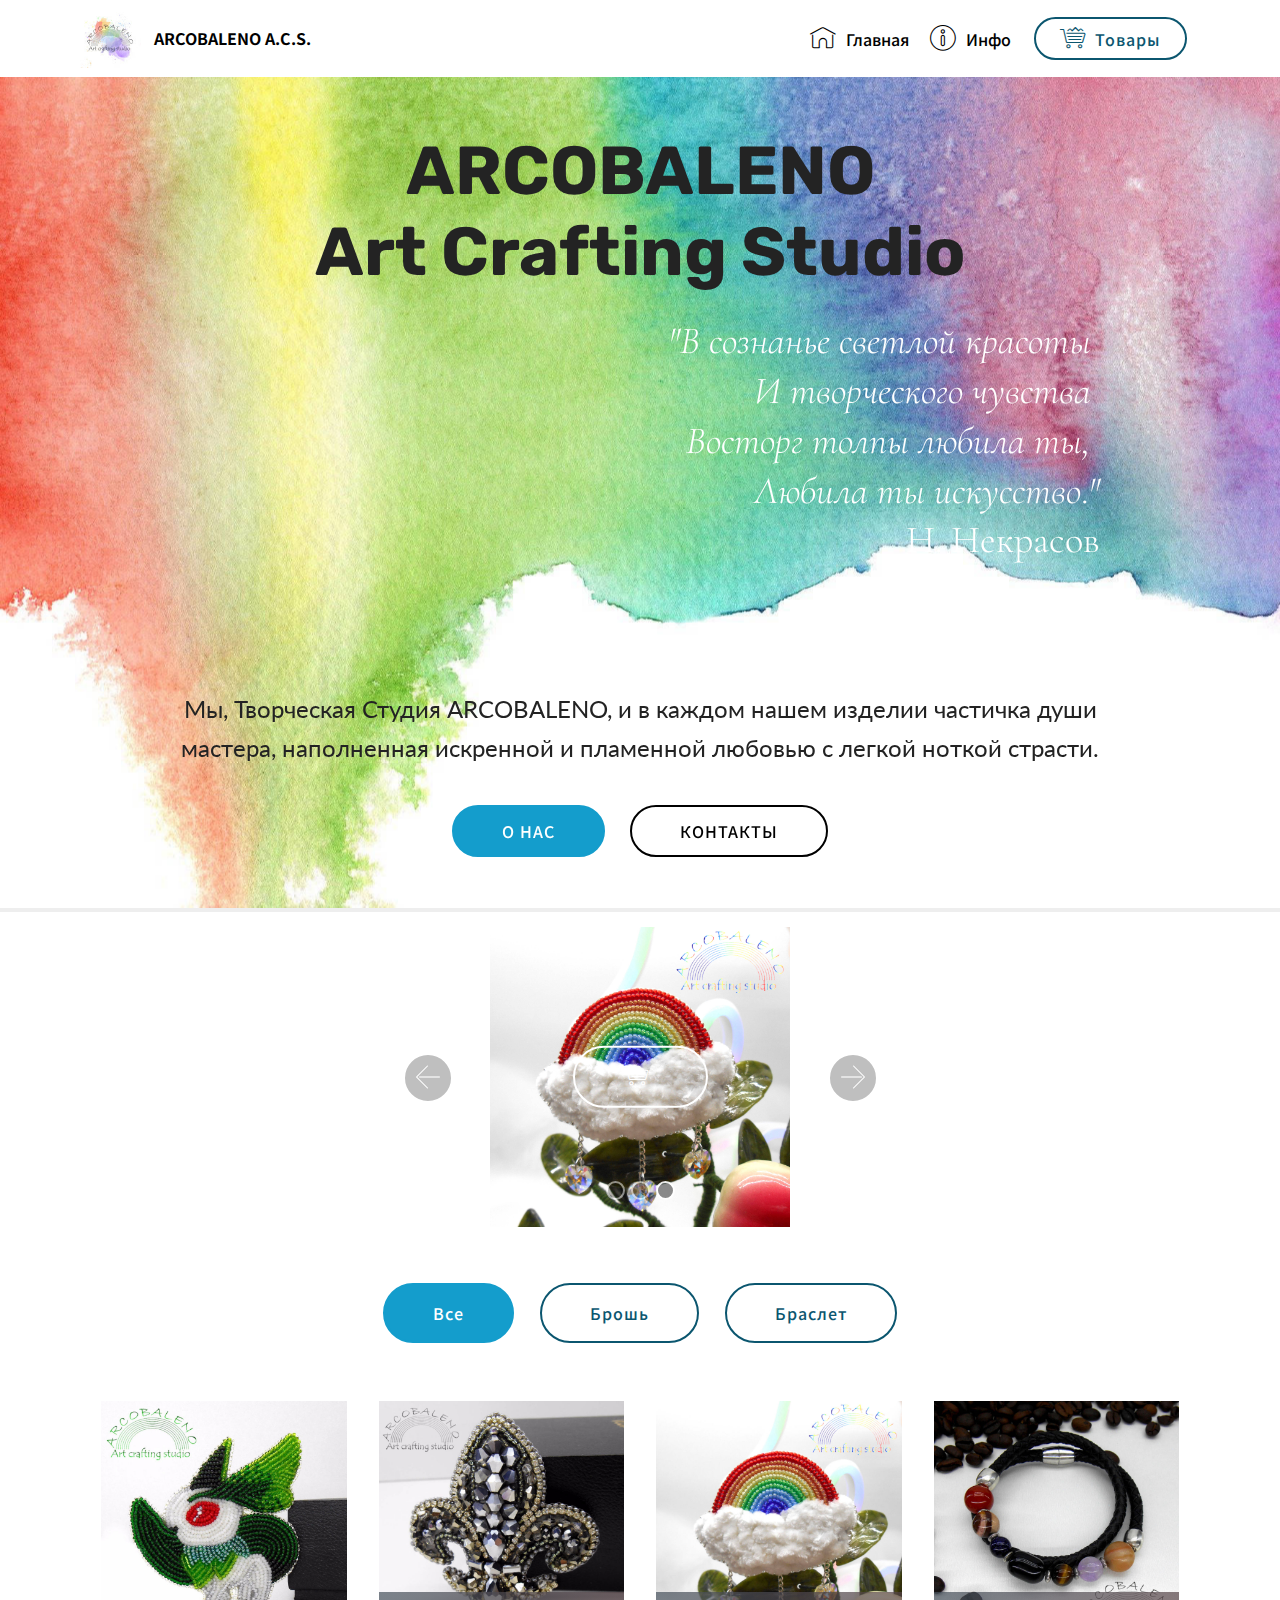
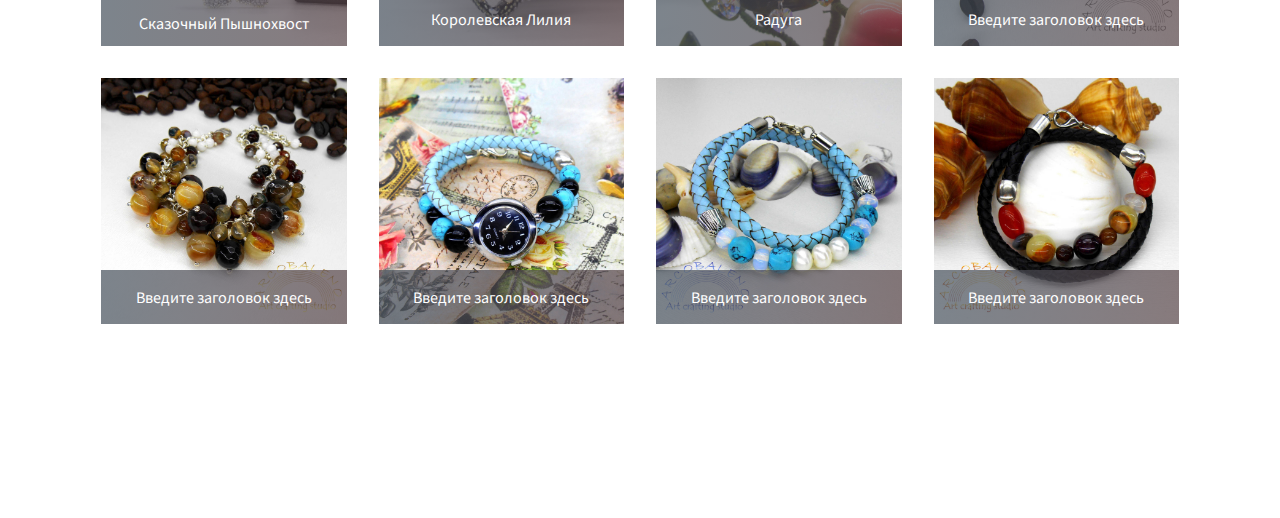
==== index.html @ 2a4da187 "create github pages" ====
<!DOCTYPE html>
<html  >
<head>
  <!-- Site made with Mobirise Website Builder v4.12.3, https://mobirise.com -->
  <meta charset="UTF-8">
  <meta http-equiv="X-UA-Compatible" content="IE=edge">
  <meta name="generator" content="Mobirise v4.12.3, mobirise.com">
  <meta name="viewport" content="width=device-width, initial-scale=1, minimum-scale=1">
  <link rel="shortcut icon" href="assets/images/3-1-122x122.jpg" type="image/x-icon">
  <meta name="description" content="">
  
  
  <title>Arcobaleno Art Crafting Studio</title>
  <link rel="stylesheet" href="assets/web/assets/mobirise-icons/mobirise-icons.css">
  <link rel="stylesheet" href="assets/facebook-plugin/style.css">
  <link rel="stylesheet" href="assets/bootstrap/css/bootstrap.min.css">
  <link rel="stylesheet" href="assets/bootstrap/css/bootstrap-grid.min.css">
  <link rel="stylesheet" href="assets/bootstrap/css/bootstrap-reboot.min.css">
  <link rel="stylesheet" href="assets/tether/tether.min.css">
  <link rel="stylesheet" href="assets/dropdown/css/style.css">
  <link rel="stylesheet" href="assets/animatecss/animate.min.css">
  <link rel="stylesheet" href="assets/socicon/css/styles.css">
  <link rel="stylesheet" href="assets/theme/css/style.css">
  <link rel="stylesheet" href="assets/gallery/style.css">
  <link rel="preload" as="style" href="assets/mobirise/css/mbr-additional.css"><link rel="stylesheet" href="assets/mobirise/css/mbr-additional.css" type="text/css">
  
  
  
</head>
<body>
  <section class="menu cid-qTkzRZLJNu" once="menu" id="menu1-0">

    

    <nav class="navbar navbar-expand beta-menu navbar-dropdown align-items-center navbar-fixed-top navbar-toggleable-sm">
        <button class="navbar-toggler navbar-toggler-right" type="button" data-toggle="collapse" data-target="#navbarSupportedContent" aria-controls="navbarSupportedContent" aria-expanded="false" aria-label="Toggle navigation">
            <div class="hamburger">
                <span></span>
                <span></span>
                <span></span>
                <span></span>
            </div>
        </button>
        <div class="menu-logo">
            <div class="navbar-brand">
                <span class="navbar-logo">
                    <a href="index.html">
                         <img src="assets/images/3-1-122x122.jpg" alt="Logo" title="" style="height: 3.8rem;">
                    </a>
                </span>
                <span class="navbar-caption-wrap"><a class="navbar-caption text-black display-4" href="index.html">
                        ARCOBALENO A.C.S.</a></span>
            </div>
        </div>
        <div class="collapse navbar-collapse" id="navbarSupportedContent">
            <ul class="navbar-nav nav-dropdown" data-app-modern-menu="true"><li class="nav-item">
                    <a class="nav-link link text-black display-4" href="index.html"><span class="mbri-home mbr-iconfont mbr-iconfont-btn"></span>
                        
                        Главная</a>
                </li>
                <li class="nav-item">
                    <a class="nav-link link text-black display-4" href="About.html"><span class="mbri-info mbr-iconfont mbr-iconfont-btn"></span>
                        
                        Инфо</a>
                </li></ul>
            <div class="navbar-buttons mbr-section-btn"><a class="btn btn-sm btn-primary-outline display-7" href="index.html"><span class="mbri-cart-full mbr-iconfont mbr-iconfont-btn"></span>Товары</a></div>
        </div>
    </nav>
</section>

<section class="engine"><a href="https://mobirise.info/y">free html site templates</a></section><section class="cid-qTkA127IK8 mbr-fullscreen mbr-parallax-background" id="header2-1">

    

    

    <div class="container align-center">
        <div class="row justify-content-md-center">
            <div class="mbr-white col-md-10">
                <h1 class="mbr-section-title mbr-bold pb-3 mbr-fonts-style display-1"><br>ARCOBALENO<br>Art Crafting Studio</h1>
                <h3 class="mbr-section-subtitle align-center mbr-light pb-3 mbr-fonts-style display-2"><em>"В сознанье светлой красоты&nbsp;
</em><div><em>И творческого чувства&nbsp;
</em></div><div><em>Восторг толпы любила ты,&nbsp;
</em></div><div><em>Любила ты искусство</em>.<em>"</em></div>Н. Некрасов<br><div><br><br></div></h3>
                <p class="mbr-text pb-3 mbr-fonts-style display-5">Мы, Творческая Студия ARCOBALENO, и в каждом нашем изделии частичка души мастера, наполненная искренной и пламенной любовью с легкой ноткой страсти.</p>
                <div class="mbr-section-btn"><a class="btn btn-md btn-primary display-4" href="About.html">О НАС</a>
                    <a class="btn btn-md btn-black-outline display-4" href="Contacts.html">КОНТАКТЫ</a></div>
            </div>
        </div>
    </div>
    
</section>

<section class="carousel slide cid-rY08eICERL" data-interval="false" id="slider2-g">

    
    <div class="container content-slider">
        <div class="content-slider-wrap">
            <div><div class="mbr-slider slide carousel" data-keyboard="false" data-ride="carousel" data-interval="5000" data-pause="hover"><ol class="carousel-indicators"><li data-app-prevent-settings="" data-target="#slider2-g" data-slide-to="0"></li><li data-app-prevent-settings="" data-target="#slider2-g" data-slide-to="1"></li><li data-app-prevent-settings="" data-target="#slider2-g" class=" active" data-slide-to="2"></li></ol><div class="carousel-inner" role="listbox"><div class="carousel-item slider-fullscreen-image" data-bg-video-slide="false" style="background-image: url(assets/images/19-2-1080x1080.jpeg);"><div class="container container-slide"><div class="image_wrapper"><img src="assets/images/19-2-1080x1080.jpeg" alt="" title=""><div class="carousel-caption justify-content-center"><div class="col-10 align-center"><div class="mbr-section-btn" buttons="0"> <a class="btn  btn-white-outline display-4" href="FaeHushtail.html"><span class="mbri-shopping-cart mbr-iconfont mbr-iconfont-btn"></span></a> </div></div></div></div></div></div><div class="carousel-item slider-fullscreen-image" data-bg-video-slide="false" style="background-image: url(assets/images/23-1080x1080.jpeg);"><div class="container container-slide"><div class="image_wrapper"><img src="assets/images/23-1080x1080.jpeg" alt="" title=""><div class="carousel-caption justify-content-center"><div class="col-10 align-center"><div class="mbr-section-btn" buttons="0"> <a class="btn  btn-white-outline display-4" href="RoyalLily.html"><span class="mbri-shopping-cart mbr-iconfont mbr-iconfont-btn"></span></a></div></div></div></div></div></div><div class="carousel-item slider-fullscreen-image active" data-bg-video-slide="false" style="background-image: url(assets/images/62-1-2000x2000.jpg);"><div class="container container-slide"><div class="image_wrapper"><img src="assets/images/62-1-2000x2000.jpg" alt="" title=""><div class="carousel-caption justify-content-center"><div class="col-10 align-center"><div class="mbr-section-btn" buttons="0"> <a class="btn  btn-white-outline display-4" href="Rainbow.html"><span class="mbri-shopping-cart mbr-iconfont mbr-iconfont-btn"></span></a></div></div></div></div></div></div></div><a data-app-prevent-settings="" class="carousel-control carousel-control-prev" role="button" data-slide="prev" href="#slider2-g"><span aria-hidden="true" class="mbri-left mbr-iconfont"></span><span class="sr-only">Previous</span></a><a data-app-prevent-settings="" class="carousel-control carousel-control-next" role="button" data-slide="next" href="#slider2-g"><span aria-hidden="true" class="mbri-right mbr-iconfont"></span><span class="sr-only">Next</span></a></div></div> 
        </div>
    </div>
</section>

<section class="mbr-gallery mbr-slider-carousel cid-rXQVdxc8Pp" id="gallery2-c">

    

    <div class="container">
        <div><!-- Filter --><div class="mbr-gallery-filter container gallery-filter-active"><ul buttons="0"><li class="mbr-gallery-filter-all"><a class="btn btn-md btn-primary-outline active display-7" href="">Все</a></li></ul></div><!-- Gallery --><div class="mbr-gallery-row"><div class="mbr-gallery-layout-default"><div><div><div class="mbr-gallery-item mbr-gallery-item--p2" data-video-url="false" data-tags="Брошь"><div href="#lb-gallery2-c" data-slide-to="0" data-toggle="modal"><img src="assets/images/19-2-1080x1080-800x800.jpeg" alt="Брошь" title="Сказочный пышнохвост"><span class="icon-focus"></span><span class="mbr-gallery-title mbr-fonts-style display-4"><a href="FaeHushtail.html" class="text-white">Сказочный Пышнохвост</a></span></div></div><div class="mbr-gallery-item mbr-gallery-item--p2" data-video-url="false" data-tags="Брошь"><div href="#lb-gallery2-c" data-slide-to="1" data-toggle="modal"><img src="assets/images/23-1080x1080-800x800.jpeg" alt="Брошь" title="Лилия"><span class="icon-focus"></span><span class="mbr-gallery-title mbr-fonts-style display-7"><a href="RoyalLily.html" class="text-white">Королевская Лилия</a></span></div></div><div class="mbr-gallery-item mbr-gallery-item--p2" data-video-url="false" data-tags="Браслет"><div href="#lb-gallery2-c" data-slide-to="2" data-toggle="modal"><img src="assets/images/62-1-2000x2000-800x800.jpg" alt="" title=""><span class="icon-focus"></span><span class="mbr-gallery-title mbr-fonts-style display-7"><a href="Rainbow.html" class="text-white">Радуга</a></span></div></div><div class="mbr-gallery-item mbr-gallery-item--p2" data-video-url="false" data-tags="Браслет"><div href="#lb-gallery2-c" data-slide-to="3" data-toggle="modal"><img src="assets/images/36-1080x1080-800x800.jpg" alt="" title=""><span class="icon-focus"></span><span class="mbr-gallery-title mbr-fonts-style display-7">Введите заголовок здесь</span></div></div><div class="mbr-gallery-item mbr-gallery-item--p2" data-video-url="false" data-tags="Браслет"><div href="#lb-gallery2-c" data-slide-to="4" data-toggle="modal"><img src="assets/images/37-1080x1080-800x800.jpg" alt="" title=""><span class="icon-focus"></span><span class="mbr-gallery-title mbr-fonts-style display-7">Введите заголовок здесь</span></div></div><div class="mbr-gallery-item mbr-gallery-item--p2" data-video-url="false" data-tags="Браслет"><div href="#lb-gallery2-c" data-slide-to="5" data-toggle="modal"><img src="assets/images/38-1080x1080-800x800.jpg" alt="" title=""><span class="icon-focus"></span><span class="mbr-gallery-title mbr-fonts-style display-7">Введите заголовок здесь</span></div></div><div class="mbr-gallery-item mbr-gallery-item--p2" data-video-url="false" data-tags="Браслет"><div href="#lb-gallery2-c" data-slide-to="6" data-toggle="modal"><img src="assets/images/39-1080x1080-800x800.jpg" alt="" title=""><span class="icon-focus"></span><span class="mbr-gallery-title mbr-fonts-style display-7">Введите заголовок здесь</span></div></div><div class="mbr-gallery-item mbr-gallery-item--p2" data-video-url="false" data-tags="Браслет"><div href="#lb-gallery2-c" data-slide-to="7" data-toggle="modal"><img src="assets/images/40-1080x1080-800x800.jpg" alt="" title=""><span class="icon-focus"></span><span class="mbr-gallery-title mbr-fonts-style display-7">Введите заголовок здесь</span></div></div></div></div><div class="clearfix"></div></div></div><!-- Lightbox --><div data-app-prevent-settings="" class="mbr-slider modal fade carousel slide" tabindex="-1" data-keyboard="true" data-interval="false" id="lb-gallery2-c"><div class="modal-dialog"><div class="modal-content"><div class="modal-body"><div class="carousel-inner"><div class="carousel-item"><img src="assets/images/19-2-1080x1080.jpeg" alt="Брошь" title="Сказочный пышнохвост"></div><div class="carousel-item"><img src="assets/images/23-1080x1080.jpeg" alt="Брошь" title="Лилия"></div><div class="carousel-item active"><img src="assets/images/62-1-2000x2000.jpg" alt="" title=""></div><div class="carousel-item"><img src="assets/images/36-1080x1080.jpg" alt="" title=""></div><div class="carousel-item"><img src="assets/images/37-1080x1080.jpg" alt="" title=""></div><div class="carousel-item"><img src="assets/images/38-1080x1080.jpg" alt="" title=""></div><div class="carousel-item"><img src="assets/images/39-1080x1080.jpg" alt="" title=""></div><div class="carousel-item"><img src="assets/images/40-1080x1080.jpg" alt="" title=""></div></div><a class="carousel-control carousel-control-prev" role="button" data-slide="prev" href="#lb-gallery2-c"><span class="mbri-left mbr-iconfont" aria-hidden="true"></span><span class="sr-only">Previous</span></a><a class="carousel-control carousel-control-next" role="button" data-slide="next" href="#lb-gallery2-c"><span class="mbri-right mbr-iconfont" aria-hidden="true"></span><span class="sr-only">Next</span></a><a class="close" href="#" role="button" data-dismiss="modal"><span class="sr-only">Close</span></a></div></div></div></div></div>
    </div>

</section>

<section once="footers" class="cid-rYzNkypevx mbr-reveal" id="footer7-10">

    

    

    <div class="container">
        <div class="media-container-row align-center mbr-white">
            <div class="row row-links">
                <ul class="foot-menu">
                    
                    
                    
                    
                    
                <li class="foot-menu-item mbr-fonts-style display-7">
                        <a class="text-white mbr-bold" href="About.html">О нас</a>
                    </li><li class="foot-menu-item mbr-fonts-style display-7"><a href="index.html" class="text-white"><strong>Товары</strong></a></li><li class="foot-menu-item mbr-fonts-style display-7"><a href="Contacts.html" class="text-white"><strong>Контакты</strong></a></li><li class="foot-menu-item mbr-fonts-style display-7"><a href="index.html" class="text-white"><strong>Главная</strong></a></li></ul>
            </div>
            <div class="row social-row">
                <div class="social-list align-right pb-2">
                    
                    
                    
                    
                    
                    
                <div class="soc-item">
                        <a href="https://vk.com/arcobaleno_acs" target="_blank">
                            <span class="mbr-iconfont mbr-iconfont-social socicon-vkontakte socicon"></span>
                        </a>
                    </div><div class="soc-item">
                        <a href="https://www.instagram.com/arcobaleno.art_crafting_studio/" target="_blank">
                            <span class="mbr-iconfont mbr-iconfont-social socicon-instagram socicon"></span>
                        </a>
                    </div><div class="soc-item">
                        <a href="https://wa.me/77776836886">
                            <span class="mbr-iconfont mbr-iconfont-social socicon-whatsapp socicon"></span>
                        </a>
                    </div></div>
            </div>
            <div class="row row-copirayt">
                <p class="mbr-text mb-0 mbr-fonts-style mbr-white align-center display-7">
                    © Copyright 2020 Arcobaleno A.C.S. - All Rights Reserved
                </p>
            </div>
        </div>
    </div>
</section>


  <script src="assets/web/assets/jquery/jquery.min.js"></script>
  <script src="assets/popper/popper.min.js"></script>
  <script src="https://connect.facebook.net/en_US/sdk.js#xfbml=1&version=v2.5"></script>
  <script src="https://apis.google.com/js/plusone.js"></script>
  <script src="assets/facebook-plugin/facebook-script.js"></script>
  <script src="assets/bootstrap/js/bootstrap.min.js"></script>
  <script src="assets/smoothscroll/smooth-scroll.js"></script>
  <script src="assets/tether/tether.min.js"></script>
  <script src="assets/dropdown/js/nav-dropdown.js"></script>
  <script src="assets/dropdown/js/navbar-dropdown.js"></script>
  <script src="assets/touchswipe/jquery.touch-swipe.min.js"></script>
  <script src="assets/parallax/jarallax.min.js"></script>
  <script src="assets/ytplayer/jquery.mb.ytplayer.min.js"></script>
  <script src="assets/vimeoplayer/jquery.mb.vimeo_player.js"></script>
  <script src="assets/masonry/masonry.pkgd.min.js"></script>
  <script src="assets/imagesloaded/imagesloaded.pkgd.min.js"></script>
  <script src="assets/bootstrapcarouselswipe/bootstrap-carousel-swipe.js"></script>
  <script src="assets/viewportchecker/jquery.viewportchecker.js"></script>
  <script src="assets/theme/js/script.js"></script>
  <script src="assets/slidervideo/script.js"></script>
  <script src="assets/gallery/player.min.js"></script>
  <script src="assets/gallery/script.js"></script>
  
  
 <div id="scrollToTop" class="scrollToTop mbr-arrow-up"><a style="text-align: center;"><i class="mbr-arrow-up-icon mbr-arrow-up-icon-cm cm-icon cm-icon-smallarrow-up"></i></a></div>
    <input name="animation" type="hidden">
  </body>
</html>
---- assets/web/assets/mobirise-icons/mobirise-icons.css ----
@font-face {
  font-family: 'MobiriseIcons';
  src:  url('mobirise-icons.eot?spat4u');
  src:  url('mobirise-icons.eot?spat4u#iefix') format('embedded-opentype'),
    url('mobirise-icons.ttf?spat4u') format('truetype'),
    url('mobirise-icons.woff?spat4u') format('woff'),
    url('mobirise-icons.svg?spat4u#MobiriseIcons') format('svg');
  font-weight: normal;
  font-style: normal;
  font-display: swap;
}

[class^="mbri-"], [class*=" mbri-"] {
  /* use !important to prevent issues with browser extensions that change fonts */
  font-family: MobiriseIcons !important;
  speak: none;
  font-style: normal;
  font-weight: normal;
  font-variant: normal;
  text-transform: none;
  line-height: 1;

  /* Better Font Rendering =========== */
  -webkit-font-smoothing: antialiased;
  -moz-osx-font-smoothing: grayscale;
}

.mbri-add-submenu:before {
  content: "\e900";
}
.mbri-alert:before {
  content: "\e901";
}
.mbri-align-center:before {
  content: "\e902";
}
.mbri-align-justify:before {
  content: "\e903";
}
.mbri-align-left:before {
  content: "\e904";
}
.mbri-align-right:before {
  content: "\e905";
}
.mbri-android:before {
  content: "\e906";
}
.mbri-apple:before {
  content: "\e907";
}
.mbri-arrow-down:before {
  content: "\e908";
}
.mbri-arrow-next:before {
  content: "\e909";
}
.mbri-arrow-prev:before {
  content: "\e90a";
}
.mbri-arrow-up:before {
  content: "\e90b";
}
.mbri-bold:before {
  content: "\e90c";
}
.mbri-bookmark:before {
  content: "\e90d";
}
.mbri-bootstrap:before {
  content: "\e90e";
}
.mbri-briefcase:before {
  content: "\e90f";
}
.mbri-browse:before {
  content: "\e910";
}
.mbri-bulleted-list:before {
  content: "\e911";
}
.mbri-calendar:before {
  content: "\e912";
}
.mbri-camera:before {
  content: "\e913";
}
.mbri-cart-add:before {
  content: "\e914";
}
.mbri-cart-full:before {
  content: "\e915";
}
.mbri-cash:before {
  content: "\e916";
}
.mbri-change-style:before {
  content: "\e917";
}
.mbri-chat:before {
  content: "\e918";
}
.mbri-clock:before {
  content: "\e919";
}
.mbri-close:before {
  content: "\e91a";
}
.mbri-cloud:before {
  content: "\e91b";
}
.mbri-code:before {
  content: "\e91c";
}
.mbri-contact-form:before {
  content: "\e91d";
}
.mbri-credit-card:before {
  content: "\e91e";
}
.mbri-cursor-click:before {
  content: "\e91f";
}
.mbri-cust-feedback:before {
  content: "\e920";
}
.mbri-database:before {
  content: "\e921";
}
.mbri-delivery:before {
  content: "\e922";
}
.mbri-desktop:before {
  content: "\e923";
}
.mbri-devices:before {
  content: "\e924";
}
.mbri-down:before {
  content: "\e925";
}
.mbri-download:before {
  content: "\e989";
}
.mbri-drag-n-drop:before {
  content: "\e927";
}
.mbri-drag-n-drop2:before {
  content: "\e928";
}
.mbri-edit:before {
  content: "\e929";
}
.mbri-edit2:before {
  content: "\e92a";
}
.mbri-error:before {
  content: "\e92b";
}
.mbri-extension:before {
  content: "\e92c";
}
.mbri-features:before {
  content: "\e92d";
}
.mbri-file:before {
  content: "\e92e";
}
.mbri-flag:before {
  content: "\e92f";
}
.mbri-folder:before {
  content: "\e930";
}
.mbri-gift:before {
  content: "\e931";
}
.mbri-github:before {
  content: "\e932";
}
.mbri-globe:before {
  content: "\e933";
}
.mbri-globe-2:before {
  content: "\e934";
}
.mbri-growing-chart:before {
  content: "\e935";
}
.mbri-hearth:before {
  content: "\e936";
}
.mbri-help:before {
  content: "\e937";
}
.mbri-home:before {
  content: "\e938";
}
.mbri-hot-cup:before {
  content: "\e939";
}
.mbri-idea:before {
  content: "\e93a";
}
.mbri-image-gallery:before {
  content: "\e93b";
}
.mbri-image-slider:before {
  content: "\e93c";
}
.mbri-info:before {
  content: "\e93d";
}
.mbri-italic:before {
  content: "\e93e";
}
.mbri-key:before {
  content: "\e93f";
}
.mbri-laptop:before {
  content: "\e940";
}
.mbri-layers:before {
  content: "\e941";
}
.mbri-left-right:before {
  content: "\e942";
}
.mbri-left:before {
  content: "\e943";
}
.mbri-letter:before {
  content: "\e944";
}
.mbri-like:before {
  content: "\e945";
}
.mbri-link:before {
  content: "\e946";
}
.mbri-lock:before {
  content: "\e947";
}
.mbri-login:before {
  content: "\e948";
}
.mbri-logout:before {
  content: "\e949";
}
.mbri-magic-stick:before {
  content: "\e94a";
}
.mbri-map-pin:before {
  content: "\e94b";
}
.mbri-menu:before {
  content: "\e94c";
}
.mbri-mobile:before {
  content: "\e94d";
}
.mbri-mobile2:before {
  content: "\e94e";
}
.mbri-mobirise:before {
  content: "\e94f";
}
.mbri-more-horizontal:before {
  content: "\e950";
}
.mbri-more-vertical:before {
  content: "\e951";
}
.mbri-music:before {
  content: "\e952";
}
.mbri-new-file:before {
  content: "\e953";
}
.mbri-numbered-list:before {
  content: "\e954";
}
.mbri-opened-folder:before {
  content: "\e955";
}
.mbri-pages:before {
  content: "\e956";
}
.mbri-paper-plane:before {
  content: "\e957";
}
.mbri-paperclip:before {
  content: "\e958";
}
.mbri-photo:before {
  content: "\e959";
}
.mbri-photos:before {
  content: "\e95a";
}
.mbri-pin:before {
  content: "\e95b";
}
.mbri-play:before {
  content: "\e95c";
}
.mbri-plus:before {
  content: "\e95d";
}
.mbri-preview:before {
  content: "\e95e";
}
.mbri-print:before {
  content: "\e95f";
}
.mbri-protect:before {
  content: "\e960";
}
.mbri-question:before {
  content: "\e961";
}
.mbri-quote-left:before {
  content: "\e962";
}
.mbri-quote-right:before {
  content: "\e963";
}
.mbri-refresh:before {
  content: "\e964";
}
.mbri-responsive:before {
  content: "\e965";
}
.mbri-right:before {
  content: "\e966";
}
.mbri-rocket:before {
  content: "\e967";
}
.mbri-sad-face:before {
  content: "\e968";
}
.mbri-sale:before {
  content: "\e969";
}
.mbri-save:before {
  content: "\e96a";
}
.mbri-search:before {
  content: "\e96b";
}
.mbri-setting:before {
  content: "\e96c";
}
.mbri-setting2:before {
  content: "\e96d";
}
.mbri-setting3:before {
  content: "\e96e";
}
.mbri-share:before {
  content: "\e96f";
}
.mbri-shopping-bag:before {
  content: "\e970";
}
.mbri-shopping-basket:before {
  content: "\e971";
}
.mbri-shopping-cart:before {
  content: "\e972";
}
.mbri-sites:before {
  content: "\e973";
}
.mbri-smile-face:before {
  content: "\e974";
}
.mbri-speed:before {
  content: "\e975";
}
.mbri-star:before {
  content: "\e976";
}
.mbri-success:before {
  content: "\e977";
}
.mbri-sun:before {
  content: "\e978";
}
.mbri-sun2:before {
  content: "\e979";
}
.mbri-tablet:before {
  content: "\e97a";
}
.mbri-tablet-vertical:before {
  content: "\e97b";
}
.mbri-target:before {
  content: "\e97c";
}
.mbri-timer:before {
  content: "\e97d";
}
.mbri-to-ftp:before {
  content: "\e97e";
}
.mbri-to-local-drive:before {
  content: "\e97f";
}
.mbri-touch-swipe:before {
  content: "\e980";
}
.mbri-touch:before {
  content: "\e981";
}
.mbri-trash:before {
  content: "\e982";
}
.mbri-underline:before {
  content: "\e983";
}
.mbri-unlink:before {
  content: "\e984";
}
.mbri-unlock:before {
  content: "\e985";
}
.mbri-up-down:before {
  content: "\e986";
}
.mbri-up:before {
  content: "\e987";
}
.mbri-update:before {
  content: "\e988";
}
.mbri-upload:before {
 content: "\e926"; 
}
.mbri-user:before {
  content: "\e98a";
}
.mbri-user2:before {
  content: "\e98b";
}
.mbri-users:before {
  content: "\e98c";
}
.mbri-video:before {
  content: "\e98d";
}
.mbri-video-play:before {
  content: "\e98e";
}
.mbri-watch:before {
  content: "\e98f";
}
.mbri-website-theme:before {
  content: "\e990";
}
.mbri-wifi:before {
  content: "\e991";
}
.mbri-windows:before {
  content: "\e992";
}
.mbri-zoom-out:before {
  content: "\e993";
}
.mbri-redo:before {
  content: "\e994";
}
.mbri-undo:before {
  content: "\e995";
}
---- assets/facebook-plugin/style.css ----
.mbr-section.mbr-section__comments{
    position: relative;
}
.mbr-section__comments{
    background-size: cover;
}
.addons-container {
  position: relative;
  margin-left: auto;
  margin-right: auto;
  padding-right: 15px;
  padding-left: 15px; }
  @media (min-width: 576px) {
    .addons-container {
      padding-right: 15px;
      padding-left: 15px; } }
  @media (min-width: 768px) {
    .addons-container {
      padding-right: 15px;
      padding-left: 15px; } }
  @media (min-width: 992px) {
    .addons-container {
      padding-right: 15px;
      padding-left: 15px; } }
  @media (min-width: 1200px) {
    .addons-container {
      padding-right: 15px;
      padding-left: 15px; } }
  @media (min-width: 576px) {
    .addons-container {
      width: 540px;
      max-width: 100%; } }
  @media (min-width: 768px) {
    .addons-container {
      width: 720px;
      max-width: 100%; } }
  @media (min-width: 992px) {
    .addons-container {
      width: 960px;
      max-width: 100%; } }
  @media (min-width: 1200px) {
    .addons-container {
      width: 1140px;
      max-width: 100%; } }

.addons-container-inner{
    position: relative;
    width: 100%;
    min-height: 1px;
    padding-right: 15px;
    padding-left: 15px;
}
@media (min-width: 567px) {
    .addons-container-inner{
        -ms-flex: 0 0 66.666667%;
        flex: 0 0 66.666667%;
        max-width: 66.666667%;
    }
}
.addons-row{
    display: flex;
    justify-content:center;
}
---- assets/dropdown/css/style.css ----
.navbar-dropdown {
  left: 0;
  padding: 0;
  position: absolute;
  right: 0;
  top: 0;
  transition: all 0.45s ease;
  z-index: 1030;
  background: #282828; }
  .navbar-dropdown .navbar-logo {
    margin-right: 0.8rem;
    transition: margin 0.3s ease-in-out;
    vertical-align: middle; }
    .navbar-dropdown .navbar-logo img {
      height: 3.125rem;
      transition: all 0.3s ease-in-out; }
    .navbar-dropdown .navbar-logo.mbr-iconfont {
      font-size: 3.125rem;
      line-height: 3.125rem; }
  .navbar-dropdown .navbar-caption {
    font-weight: 700;
    white-space: normal;
    vertical-align: -4px;
    line-height: 3.125rem !important; }
    .navbar-dropdown .navbar-caption, .navbar-dropdown .navbar-caption:hover {
      color: inherit;
      text-decoration: none; }
  .navbar-dropdown .mbr-iconfont + .navbar-caption {
    vertical-align: -1px; }
  .navbar-dropdown.navbar-fixed-top {
    position: fixed; }
  .navbar-dropdown .navbar-brand span {
    vertical-align: -4px; }
  .navbar-dropdown.bg-color.transparent {
    background: none; }
  .navbar-dropdown.navbar-short .navbar-brand {
    padding: 0.625rem 0; }
    .navbar-dropdown.navbar-short .navbar-brand span {
      vertical-align: -1px; }
  .navbar-dropdown.navbar-short .navbar-caption {
    line-height: 2.375rem !important;
    vertical-align: -2px; }
  .navbar-dropdown.navbar-short .navbar-logo {
    margin-right: 0.5rem; }
    .navbar-dropdown.navbar-short .navbar-logo img {
      height: 2.375rem; }
    .navbar-dropdown.navbar-short .navbar-logo.mbr-iconfont {
      font-size: 2.375rem;
      line-height: 2.375rem; }
  .navbar-dropdown.navbar-short .mbr-table-cell {
    height: 3.625rem; }
  .navbar-dropdown .navbar-close {
    left: 0.6875rem;
    position: fixed;
    top: 0.75rem;
    z-index: 1000; }
  .navbar-dropdown .hamburger-icon {
    content: "";
    display: inline-block;
    vertical-align: middle;
    width: 16px;
    -webkit-box-shadow: 0 -6px 0 1px #282828,0 0 0 1px #282828,0 6px 0 1px #282828;
    -moz-box-shadow: 0 -6px 0 1px #282828,0 0 0 1px #282828,0 6px 0 1px #282828;
    box-shadow: 0 -6px 0 1px #282828,0 0 0 1px #282828,0 6px 0 1px #282828; }

.dropdown-menu .dropdown-toggle[data-toggle="dropdown-submenu"]::after {
  border-bottom: 0.35em solid transparent;
  border-left: 0.35em solid;
  border-right: 0;
  border-top: 0.35em solid transparent;
  margin-left: 0.3rem; }

.dropdown-menu .dropdown-item:focus {
  outline: 0; }

.nav-dropdown {
  font-size: 0.75rem;
  font-weight: 500;
  height: auto !important; }
  .nav-dropdown .nav-btn {
    padding-left: 1rem; }
  .nav-dropdown .link {
    margin: .667em 1.667em;
    font-weight: 500;
    padding: 0;
    transition: color .2s ease-in-out; }
    .nav-dropdown .link.dropdown-toggle {
      margin-right: 2.583em; }
      .nav-dropdown .link.dropdown-toggle::after {
        margin-left: .25rem;
        border-top: 0.35em solid;
        border-right: 0.35em solid transparent;
        border-left: 0.35em solid transparent;
        border-bottom: 0; }
      .nav-dropdown .link.dropdown-toggle[aria-expanded="true"] {
        margin: 0;
        padding: 0.667em 3.263em  0.667em 1.667em; }
  .nav-dropdown .link::after,
  .nav-dropdown .dropdown-item::after {
    color: inherit; }
  .nav-dropdown .btn {
    font-size: 0.75rem;
    font-weight: 700;
    letter-spacing: 0;
    margin-bottom: 0;
    padding-left: 1.25rem;
    padding-right: 1.25rem; }
  .nav-dropdown .dropdown-menu {
    border-radius: 0;
    border: 0;
    left: 0;
    margin: 0;
    padding-bottom: 1.25rem;
    padding-top: 1.25rem;
    position: relative; }
  .nav-dropdown .dropdown-submenu {
    margin-left: 0.125rem;
    top: 0; }
  .nav-dropdown .dropdown-item {
    font-weight: 500;
    line-height: 2;
    padding: 0.3846em 4.615em 0.3846em 1.5385em;
    position: relative;
    transition: color .2s ease-in-out, background-color .2s ease-in-out; }
    .nav-dropdown .dropdown-item::after {
      margin-top: -0.3077em;
      position: absolute;
      right: 1.1538em;
      top: 50%; }
    .nav-dropdown .dropdown-item:focus, .nav-dropdown .dropdown-item:hover {
      background: none; }

@media (max-width: 767px) {
  .nav-dropdown.navbar-toggleable-sm {
    bottom: 0;
    display: none;
    left: 0;
    overflow-x: hidden;
    position: fixed;
    top: 0;
    transform: translateX(-100%);
    -ms-transform: translateX(-100%);
    -webkit-transform: translateX(-100%);
    width: 18.75rem;
    z-index: 999; } }
.nav-dropdown.navbar-toggleable-xl {
  bottom: 0;
  display: none;
  left: 0;
  overflow-x: hidden;
  position: fixed;
  top: 0;
  transform: translateX(-100%);
  -ms-transform: translateX(-100%);
  -webkit-transform: translateX(-100%);
  width: 18.75rem;
  z-index: 999; }

.nav-dropdown-sm {
  display: block !important;
  overflow-x: hidden;
  overflow: auto;
  padding-top: 3.875rem; }
  .nav-dropdown-sm::after {
    content: "";
    display: block;
    height: 3rem;
    width: 100%; }
  .nav-dropdown-sm.collapse.in ~ .navbar-close {
    display: block !important; }
  .nav-dropdown-sm.collapsing, .nav-dropdown-sm.collapse.in {
    transform: translateX(0);
    -ms-transform: translateX(0);
    -webkit-transform: translateX(0);
    transition: all 0.25s ease-out;
    -webkit-transition: all 0.25s ease-out;
    background: #282828; }
  .nav-dropdown-sm.collapsing[aria-expanded="false"] {
    transform: translateX(-100%);
    -ms-transform: translateX(-100%);
    -webkit-transform: translateX(-100%); }
  .nav-dropdown-sm .nav-item {
    display: block;
    margin-left: 0 !important;
    padding-left: 0; }
  .nav-dropdown-sm .link,
  .nav-dropdown-sm .dropdown-item {
    border-top: 1px dotted rgba(255, 255, 255, 0.1);
    font-size: 0.8125rem;
    line-height: 1.6;
    margin: 0 !important;
    padding: 0.875rem 2.4rem 0.875rem 1.5625rem !important;
    position: relative;
    white-space: normal; }
    .nav-dropdown-sm .link:focus, .nav-dropdown-sm .link:hover,
    .nav-dropdown-sm .dropdown-item:focus,
    .nav-dropdown-sm .dropdown-item:hover {
      background: rgba(0, 0, 0, 0.2) !important;
      color: #c0a375; }
  .nav-dropdown-sm .nav-btn {
    position: relative;
    padding: 1.5625rem 1.5625rem 0 1.5625rem; }
    .nav-dropdown-sm .nav-btn::before {
      border-top: 1px dotted rgba(255, 255, 255, 0.1);
      content: "";
      left: 0;
      position: absolute;
      top: 0;
      width: 100%; }
    .nav-dropdown-sm .nav-btn + .nav-btn {
      padding-top: 0.625rem; }
      .nav-dropdown-sm .nav-btn + .nav-btn::before {
        display: none; }
  .nav-dropdown-sm .btn {
    padding: 0.625rem 0; }
  .nav-dropdown-sm .dropdown-toggle[data-toggle="dropdown-submenu"]::after {
    margin-left: .25rem;
    border-top: 0.35em solid;
    border-right: 0.35em solid transparent;
    border-left: 0.35em solid transparent;
    border-bottom: 0; }
  .nav-dropdown-sm .dropdown-toggle[data-toggle="dropdown-submenu"][aria-expanded="true"]::after {
    border-top: 0;
    border-right: 0.35em solid transparent;
    border-left: 0.35em solid transparent;
    border-bottom: 0.35em solid; }
  .nav-dropdown-sm .dropdown-menu {
    margin: 0;
    padding: 0;
    position: relative;
    top: 0;
    left: 0;
    width: 100%;
    border: 0;
    float: none;
    border-radius: 0;
    background: none; }
  .nav-dropdown-sm .dropdown-submenu {
    left: 100%;
    margin-left: 0.125rem;
    margin-top: -1.25rem;
    top: 0; }

.navbar-toggleable-sm .nav-dropdown .dropdown-menu {
  position: absolute; }

.navbar-toggleable-sm .nav-dropdown .dropdown-submenu {
  left: 100%;
  margin-left: 0.125rem;
  margin-top: -1.25rem;
  top: 0; }

.navbar-toggleable-sm.opened .nav-dropdown .dropdown-menu {
  position: relative; }

.navbar-toggleable-sm.opened .nav-dropdown .dropdown-submenu {
  left: 0;
  margin-left: 00rem;
  margin-top: 0rem;
  top: 0; }

.is-builder .nav-dropdown.collapsing {
  transition: none !important; }

/*# sourceMappingURL=style.css.map */
---- assets/socicon/css/styles.css ----
@charset "UTF-8";

@font-face {
  font-family: 'Socicon';
  src:  url('../fonts/socicon.eot');
  src:  url('../fonts/socicon.eot?#iefix') format('embedded-opentype'),
    url('../fonts/socicon.woff2') format('woff2'),
    url('../fonts/socicon.ttf') format('truetype'),
    url('../fonts/socicon.woff') format('woff'),
    url('../fonts/socicon.svg#socicon') format('svg');
  font-weight: normal;
  font-style: normal;
}

[data-icon]:before {
  font-family: "socicon" !important;
  content: attr(data-icon);
  font-style: normal !important;
  font-weight: normal !important;
  font-variant: normal !important;
  text-transform: none !important;
  speak: none;
  line-height: 1;
  -webkit-font-smoothing: antialiased;
  -moz-osx-font-smoothing: grayscale;
}

[class^="socicon-"], [class*=" socicon-"] {
  /* use !important to prevent issues with browser extensions that change fonts */
  font-family: 'Socicon' !important;
  speak: none;
  font-style: normal;
  font-weight: normal;
  font-variant: normal;
  text-transform: none;
  line-height: 1;

  /* Better Font Rendering =========== */
  -webkit-font-smoothing: antialiased;
  -moz-osx-font-smoothing: grayscale;
}

.socicon-eitaa:before {
  content: "\e97c";
}
.socicon-soroush:before {
  content: "\e97d";
}
.socicon-bale:before {
  content: "\e97e";
}
.socicon-zazzle:before {
  content: "\e97b";
}
.socicon-society6:before {
  content: "\e97a";
}
.socicon-redbubble:before {
  content: "\e979";
}
.socicon-avvo:before {
  content: "\e978";
}
.socicon-stitcher:before {
  content: "\e977";
}
.socicon-googlehangouts:before {
  content: "\e974";
}
.socicon-dlive:before {
  content: "\e975";
}
.socicon-vsco:before {
  content: "\e976";
}
.socicon-flipboard:before {
  content: "\e973";
}
.socicon-ubuntu:before {
  content: "\e958";
}
.socicon-artstation:before {
  content: "\e959";
}
.socicon-invision:before {
  content: "\e95a";
}
.socicon-torial:before {
  content: "\e95b";
}
.socicon-collectorz:before {
  content: "\e95c";
}
.socicon-seenthis:before {
  content: "\e95d";
}
.socicon-googleplaymusic:before {
  content: "\e95e";
}
.socicon-debian:before {
  content: "\e95f";
}
.socicon-filmfreeway:before {
  content: "\e960";
}
.socicon-gnome:before {
  content: "\e961";
}
.socicon-itchio:before {
  content: "\e962";
}
.socicon-jamendo:before {
  content: "\e963";
}
.socicon-mix:before {
  content: "\e964";
}
.socicon-sharepoint:before {
  content: "\e965";
}
.socicon-tinder:before {
  content: "\e966";
}
.socicon-windguru:before {
  content: "\e967";
}
.socicon-cdbaby:before {
  content: "\e968";
}
.socicon-elementaryos:before {
  content: "\e969";
}
.socicon-stage32:before {
  content: "\e96a";
}
.socicon-tiktok:before {
  content: "\e96b";
}
.socicon-gitter:before {
  content: "\e96c";
}
.socicon-letterboxd:before {
  content: "\e96d";
}
.socicon-threema:before {
  content: "\e96e";
}
.socicon-splice:before {
  content: "\e96f";
}
.socicon-metapop:before {
  content: "\e970";
}
.socicon-naver:before {
  content: "\e971";
}
.socicon-remote:before {
  content: "\e972";
}
.socicon-internet:before {
  content: "\e957";
}
.socicon-moddb:before {
  content: "\e94b";
}
.socicon-indiedb:before {
  content: "\e94c";
}
.socicon-traxsource:before {
  content: "\e94d";
}
.socicon-gamefor:before {
  content: "\e94e";
}
.socicon-pixiv:before {
  content: "\e94f";
}
.socicon-myanimelist:before {
  content: "\e950";
}
.socicon-blackberry:before {
  content: "\e951";
}
.socicon-wickr:before {
  content: "\e952";
}
.socicon-spip:before {
  content: "\e953";
}
.socicon-napster:before {
  content: "\e954";
}
.socicon-beatport:before {
  content: "\e955";
}
.socicon-hackerone:before {
  content: "\e956";
}
.socicon-hackernews:before {
  content: "\e946";
}
.socicon-smashwords:before {
  content: "\e947";
}
.socicon-kobo:before {
  content: "\e948";
}
.socicon-bookbub:before {
  content: "\e949";
}
.socicon-mailru:before {
  content: "\e94a";
}
.socicon-gitlab:before {
  content: "\e945";
}
.socicon-instructables:before {
  content: "\e944";
}
.socicon-portfolio:before {
  content: "\e943";
}
.socicon-codered:before {
  content: "\e940";
}
.socicon-origin:before {
  content: "\e941";
}
.socicon-nextdoor:before {
  content: "\e942";
}
.socicon-udemy:before {
  content: "\e93f";
}
.socicon-livemaster:before {
  content: "\e93e";
}
.socicon-crunchbase:before {
  content: "\e93b";
}
.socicon-homefy:before {
  content: "\e93c";
}
.socicon-calendly:before {
  content: "\e93d";
}
.socicon-realtor:before {
  content: "\e90f";
}
.socicon-tidal:before {
  content: "\e910";
}
.socicon-qobuz:before {
  content: "\e911";
}
.socicon-natgeo:before {
  content: "\e912";
}
.socicon-mastodon:before {
  content: "\e913";
}
.socicon-unsplash:before {
  content: "\e914";
}
.socicon-homeadvisor:before {
  content: "\e915";
}
.socicon-angieslist:before {
  content: "\e916";
}
.socicon-codepen:before {
  content: "\e917";
}
.socicon-slack:before {
  content: "\e918";
}
.socicon-openaigym:before {
  content: "\e919";
}
.socicon-logmein:before {
  content: "\e91a";
}
.socicon-fiverr:before {
  content: "\e91b";
}
.socicon-gotomeeting:before {
  content: "\e91c";
}
.socicon-aliexpress:before {
  content: "\e91d";
}
.socicon-guru:before {
  content: "\e91e";
}
.socicon-appstore:before {
  content: "\e91f";
}
.socicon-homes:before {
  content: "\e920";
}
.socicon-zoom:before {
  content: "\e921";
}
.socicon-alibaba:before {
  content: "\e922";
}
.socicon-craigslist:before {
  content: "\e923";
}
.socicon-wix:before {
  content: "\e924";
}
.socicon-redfin:before {
  content: "\e925";
}
.socicon-googlecalendar:before {
  content: "\e926";
}
.socicon-shopify:before {
  content: "\e927";
}
.socicon-freelancer:before {
  content: "\e928";
}
.socicon-seedrs:before {
  content: "\e929";
}
.socicon-bing:before {
  content: "\e92a";
}
.socicon-doodle:before {
  content: "\e92b";
}
.socicon-bonanza:before {
  content: "\e92c";
}
.socicon-squarespace:before {
  content: "\e92d";
}
.socicon-toptal:before {
  content: "\e92e";
}
.socicon-gust:before {
  content: "\e92f";
}
.socicon-ask:before {
  content: "\e930";
}
.socicon-trulia:before {
  content: "\e931";
}
.socicon-loomly:before {
  content: "\e932";
}
.socicon-ghost:before {
  content: "\e933";
}
.socicon-upwork:before {
  content: "\e934";
}
.socicon-fundable:before {
  content: "\e935";
}
.socicon-booking:before {
  content: "\e936";
}
.socicon-googlemaps:before {
  content: "\e937";
}
.socicon-zillow:before {
  content: "\e938";
}
.socicon-niconico:before {
  content: "\e939";
}
.socicon-toneden:before {
  content: "\e93a";
}
.socicon-augment:before {
  content: "\e908";
}
.socicon-bitbucket:before {
  content: "\e909";
}
.socicon-fyuse:before {
  content: "\e90a";
}
.socicon-yt-gaming:before {
  content: "\e90b";
}
.socicon-sketchfab:before {
  content: "\e90c";
}
.socicon-mobcrush:before {
  content: "\e90d";
}
.socicon-microsoft:before {
  content: "\e90e";
}
.socicon-pandora:before {
  content: "\e907";
}
.socicon-messenger:before {
  content: "\e906";
}
.socicon-gamewisp:before {
  content: "\e905";
}
.socicon-bloglovin:before {
  content: "\e904";
}
.socicon-tunein:before {
  content: "\e903";
}
.socicon-gamejolt:before {
  content: "\e901";
}
.socicon-trello:before {
  content: "\e902";
}
.socicon-spreadshirt:before {
  content: "\e900";
}
.socicon-500px:before {
  content: "\e000";
}
.socicon-8tracks:before {
  content: "\e001";
}
.socicon-airbnb:before {
  content: "\e002";
}
.socicon-alliance:before {
  content: "\e003";
}
.socicon-amazon:before {
  content: "\e004";
}
.socicon-amplement:before {
  content: "\e005";
}
.socicon-android:before {
  content: "\e006";
}
.socicon-angellist:before {
  content: "\e007";
}
.socicon-apple:before {
  content: "\e008";
}
.socicon-appnet:before {
  content: "\e009";
}
.socicon-baidu:before {
  content: "\e00a";
}
.socicon-bandcamp:before {
  content: "\e00b";
}
.socicon-battlenet:before {
  content: "\e00c";
}
.socicon-mixer:before {
  content: "\e00d";
}
.socicon-bebee:before {
  content: "\e00e";
}
.socicon-bebo:before {
  content: "\e00f";
}
.socicon-behance:before {
  content: "\e010";
}
.socicon-blizzard:before {
  content: "\e011";
}
.socicon-blogger:before {
  content: "\e012";
}
.socicon-buffer:before {
  content: "\e013";
}
.socicon-chrome:before {
  content: "\e014";
}
.socicon-coderwall:before {
  content: "\e015";
}
.socicon-curse:before {
  content: "\e016";
}
.socicon-dailymotion:before {
  content: "\e017";
}
.socicon-deezer:before {
  content: "\e018";
}
.socicon-delicious:before {
  content: "\e019";
}
.socicon-deviantart:before {
  content: "\e01a";
}
.socicon-diablo:before {
  content: "\e01b";
}
.socicon-digg:before {
  content: "\e01c";
}
.socicon-discord:before {
  content: "\e01d";
}
.socicon-disqus:before {
  content: "\e01e";
}
.socicon-douban:before {
  content: "\e01f";
}
.socicon-draugiem:before {
  content: "\e020";
}
.socicon-dribbble:before {
  content: "\e021";
}
.socicon-drupal:before {
  content: "\e022";
}
.socicon-ebay:before {
  content: "\e023";
}
.socicon-ello:before {
  content: "\e024";
}
.socicon-endomodo:before {
  content: "\e025";
}
.socicon-envato:before {
  content: "\e026";
}
.socicon-etsy:before {
  content: "\e027";
}
.socicon-facebook:before {
  content: "\e028";
}
.socicon-feedburner:before {
  content: "\e029";
}
.socicon-filmweb:before {
  content: "\e02a";
}
.socicon-firefox:before {
  content: "\e02b";
}
.socicon-flattr:before {
  content: "\e02c";
}
.socicon-flickr:before {
  content: "\e02d";
}
.socicon-formulr:before {
  content: "\e02e";
}
.socicon-forrst:before {
  content: "\e02f";
}
.socicon-foursquare:before {
  content: "\e030";
}
.socicon-friendfeed:before {
  content: "\e031";
}
.socicon-github:before {
  content: "\e032";
}
.socicon-goodreads:before {
  content: "\e033";
}
.socicon-google:before {
  content: "\e034";
}
.socicon-googlescholar:before {
  content: "\e035";
}
.socicon-googlegroups:before {
  content: "\e036";
}
.socicon-googlephotos:before {
  content: "\e037";
}
.socicon-googleplus:before {
  content: "\e038";
}
.socicon-grooveshark:before {
  content: "\e039";
}
.socicon-hackerrank:before {
  content: "\e03a";
}
.socicon-hearthstone:before {
  content: "\e03b";
}
.socicon-hellocoton:before {
  content: "\e03c";
}
.socicon-heroes:before {
  content: "\e03d";
}
.socicon-smashcast:before {
  content: "\e03e";
}
.socicon-horde:before {
  content: "\e03f";
}
.socicon-houzz:before {
  content: "\e040";
}
.socicon-icq:before {
  content: "\e041";
}
.socicon-identica:before {
  content: "\e042";
}
.socicon-imdb:before {
  content: "\e043";
}
.socicon-instagram:before {
  content: "\e044";
}
.socicon-issuu:before {
  content: "\e045";
}
.socicon-istock:before {
  content: "\e046";
}
.socicon-itunes:before {
  content: "\e047";
}
.socicon-keybase:before {
  content: "\e048";
}
.socicon-lanyrd:before {
  content: "\e049";
}
.socicon-lastfm:before {
  content: "\e04a";
}
.socicon-line:before {
  content: "\e04b";
}
.socicon-linkedin:before {
  content: "\e04c";
}
.socicon-livejournal:before {
  content: "\e04d";
}
.socicon-lyft:before {
  content: "\e04e";
}
.socicon-macos:before {
  content: "\e04f";
}
.socicon-mail:before {
  content: "\e050";
}
.socicon-medium:before {
  content: "\e051";
}
.socicon-meetup:before {
  content: "\e052";
}
.socicon-mixcloud:before {
  content: "\e053";
}
.socicon-modelmayhem:before {
  content: "\e054";
}
.socicon-mumble:before {
  content: "\e055";
}
.socicon-myspace:before {
  content: "\e056";
}
.socicon-newsvine:before {
  content: "\e057";
}
.socicon-nintendo:before {
  content: "\e058";
}
.socicon-npm:before {
  content: "\e059";
}
.socicon-odnoklassniki:before {
  content: "\e05a";
}
.socicon-openid:before {
  content: "\e05b";
}
.socicon-opera:before {
  content: "\e05c";
}
.socicon-outlook:before {
  content: "\e05d";
}
.socicon-overwatch:before {
  content: "\e05e";
}
.socicon-patreon:before {
  content: "\e05f";
}
.socicon-paypal:before {
  content: "\e060";
}
.socicon-periscope:before {
  content: "\e061";
}
.socicon-persona:before {
  content: "\e062";
}
.socicon-pinterest:before {
  content: "\e063";
}
.socicon-play:before {
  content: "\e064";
}
.socicon-player:before {
  content: "\e065";
}
.socicon-playstation:before {
  content: "\e066";
}
.socicon-pocket:before {
  content: "\e067";
}
.socicon-qq:before {
  content: "\e068";
}
.socicon-quora:before {
  content: "\e069";
}
.socicon-raidcall:before {
  content: "\e06a";
}
.socicon-ravelry:before {
  content: "\e06b";
}
.socicon-reddit:before {
  content: "\e06c";
}
.socicon-renren:before {
  content: "\e06d";
}
.socicon-researchgate:before {
  content: "\e06e";
}
.socicon-residentadvisor:before {
  content: "\e06f";
}
.socicon-reverbnation:before {
  content: "\e070";
}
.socicon-rss:before {
  content: "\e071";
}
.socicon-sharethis:before {
  content: "\e072";
}
.socicon-skype:before {
  content: "\e073";
}
.socicon-slideshare:before {
  content: "\e074";
}
.socicon-smugmug:before {
  content: "\e075";
}
.socicon-snapchat:before {
  content: "\e076";
}
.socicon-songkick:before {
  content: "\e077";
}
.socicon-soundcloud:before {
  content: "\e078";
}
.socicon-spotify:before {
  content: "\e079";
}
.socicon-stackexchange:before {
  content: "\e07a";
}
.socicon-stackoverflow:before {
  content: "\e07b";
}
.socicon-starcraft:before {
  content: "\e07c";
}
.socicon-stayfriends:before {
  content: "\e07d";
}
.socicon-steam:before {
  content: "\e07e";
}
.socicon-storehouse:before {
  content: "\e07f";
}
.socicon-strava:before {
  content: "\e080";
}
.socicon-streamjar:before {
  content: "\e081";
}
.socicon-stumbleupon:before {
  content: "\e082";
}
.socicon-swarm:before {
  content: "\e083";
}
.socicon-teamspeak:before {
  content: "\e084";
}
.socicon-teamviewer:before {
  content: "\e085";
}
.socicon-technorati:before {
  content: "\e086";
}
.socicon-telegram:before {
  content: "\e087";
}
.socicon-tripadvisor:before {
  content: "\e088";
}
.socicon-tripit:before {
  content: "\e089";
}
.socicon-triplej:before {
  content: "\e08a";
}
.socicon-tumblr:before {
  content: "\e08b";
}
.socicon-twitch:before {
  content: "\e08c";
}
.socicon-twitter:before {
  content: "\e08d";
}
.socicon-uber:before {
  content: "\e08e";
}
.socicon-ventrilo:before {
  content: "\e08f";
}
.socicon-viadeo:before {
  content: "\e090";
}
.socicon-viber:before {
  content: "\e091";
}
.socicon-viewbug:before {
  content: "\e092";
}
.socicon-vimeo:before {
  content: "\e093";
}
.socicon-vine:before {
  content: "\e094";
}
.socicon-vkontakte:before {
  content: "\e095";
}
.socicon-warcraft:before {
  content: "\e096";
}
.socicon-wechat:before {
  content: "\e097";
}
.socicon-weibo:before {
  content: "\e098";
}
.socicon-whatsapp:before {
  content: "\e099";
}
.socicon-wikipedia:before {
  content: "\e09a";
}
.socicon-windows:before {
  content: "\e09b";
}
.socicon-wordpress:before {
  content: "\e09c";
}
.socicon-wykop:before {
  content: "\e09d";
}
.socicon-xbox:before {
  content: "\e09e";
}
.socicon-xing:before {
  content: "\e09f";
}
.socicon-yahoo:before {
  content: "\e0a0";
}
.socicon-yammer:before {
  content: "\e0a1";
}
.socicon-yandex:before {
  content: "\e0a2";
}
.socicon-yelp:before {
  content: "\e0a3";
}
.socicon-younow:before {
  content: "\e0a4";
}
.socicon-youtube:before {
  content: "\e0a5";
}
.socicon-zapier:before {
  content: "\e0a6";
}
.socicon-zerply:before {
  content: "\e0a7";
}
.socicon-zomato:before {
  content: "\e0a8";
}
.socicon-zynga:before {
  content: "\e0a9";
}
---- assets/theme/css/style.css ----
@charset "UTF-8";
/*!
 * Mobirise v4 theme (https://mobirise.com/)
 * Copyright 2017 Mobirise
 */
section {
  background-color: #eeeeee;
}

body {
  font-style: normal;
  line-height: 1.5;
}

section,
.container,
.container-fluid {
  position: relative;
  word-wrap: break-word;
}

a.mbr-iconfont:hover {
  text-decoration: none;
}

.article .lead p,
.article .lead ul,
.article .lead ol,
.article .lead pre,
.article .lead blockquote {
  margin-bottom: 0;
}

ul,
ol,
pre,
blockquote {
  margin-bottom: 2.3125rem;
}

pre {
  background: #f4f4f4;
  padding: 10px 24px;
  white-space: pre-wrap;
}

.inactive {
  -webkit-user-select: none;
  -moz-user-select: none;
  -ms-user-select: none;
  user-select: none;
  pointer-events: none;
  -webkit-user-drag: none;
  user-drag: none;
}

.mbr-section__comments .row {
  justify-content: center;
  -webkit-justify-content: center;
}

a {
  font-style: normal;
  font-weight: 400;
  cursor: pointer;
}
a, a:hover {
  text-decoration: none;
}

figure {
  margin-bottom: 0;
}

body {
  color: #232323;
}

h1,
h2,
h3,
h4,
h5,
h6,
.h1,
.h2,
.h3,
.h4,
.h5,
.h6,
.display-1,
.display-2,
.display-3,
.display-4 {
  line-height: 1;
  word-break: break-word;
  word-wrap: break-word;
}

.mbr-section-title {
  font-style: normal;
  line-height: 1.2;
}

.mbr-section-subtitle {
  line-height: 1.3;
}

.mbr-text {
  font-style: normal;
  line-height: 1.6;
}

b,
strong {
  font-weight: bold;
}

blockquote {
  padding: 10px 0 10px 20px;
  position: relative;
  border-left: 2px solid;
  border-color: #ff3366;
}

input:-webkit-autofill, input:-webkit-autofill:hover, input:-webkit-autofill:focus, input:-webkit-autofill:active {
  transition-delay: 9999s;
  transition-property: background-color, color;
}

textarea[type=hidden] {
  display: none;
}

body {
  position: relative;
}

section {
  background-position: 50% 50%;
  background-repeat: no-repeat;
  background-size: cover;
}
section .mbr-background-video,
section .mbr-background-video-preview {
  position: absolute;
  bottom: 0;
  left: 0;
  right: 0;
  top: 0;
}

.hidden {
  visibility: hidden;
}

.mbr-z-index20 {
  z-index: 20;
}

/*! Base colors */
.mbr-white {
  color: #ffffff;
}

.mbr-black {
  color: #000000;
}

.mbr-bg-white {
  background-color: #ffffff;
}

.mbr-bg-black {
  background-color: #000000;
}

/*! Text-aligns */
.align-left {
  text-align: left;
}

.align-center {
  text-align: center;
}

.align-right {
  text-align: right;
}

@media (max-width: 767px) {
  .align-left,
.align-center,
.align-right,
.mbr-section-btn,
.mbr-section-title {
    text-align: center;
  }
}
/*! Font-weight  */
.mbr-light {
  font-weight: 300;
}

.mbr-regular {
  font-weight: 400;
}

.mbr-semibold {
  font-weight: 500;
}

.mbr-bold {
  font-weight: 700;
}

/*! Media  */
.media-size-item {
  -webkit-flex: 1 1 auto;
  -moz-flex: 1 1 auto;
  -ms-flex: 1 1 auto;
  -o-flex: 1 1 auto;
  flex: 1 1 auto;
}

.media-content {
  -webkit-flex-basis: 100%;
  flex-basis: 100%;
}

.media-container-row {
  display: -ms-flexbox;
  display: -webkit-flex;
  display: flex;
  -webkit-flex-direction: row;
  -ms-flex-direction: row;
  flex-direction: row;
  -webkit-flex-wrap: wrap;
  -ms-flex-wrap: wrap;
  flex-wrap: wrap;
  -webkit-justify-content: center;
  -ms-flex-pack: center;
  justify-content: center;
  -webkit-align-content: center;
  -ms-flex-line-pack: center;
  align-content: center;
  -webkit-align-items: start;
  -ms-flex-align: start;
  align-items: start;
}
.media-container-row .media-size-item {
  width: 400px;
}

.media-container-column {
  display: -ms-flexbox;
  display: -webkit-flex;
  display: flex;
  -webkit-flex-direction: column;
  -ms-flex-direction: column;
  flex-direction: column;
  -webkit-flex-wrap: wrap;
  -ms-flex-wrap: wrap;
  flex-wrap: wrap;
  -webkit-justify-content: center;
  -ms-flex-pack: center;
  justify-content: center;
  -webkit-align-content: center;
  -ms-flex-line-pack: center;
  align-content: center;
  -webkit-align-items: stretch;
  -ms-flex-align: stretch;
  align-items: stretch;
}
.media-container-column > * {
  width: 100%;
}

@media (min-width: 992px) {
  .media-container-row {
    -webkit-flex-wrap: nowrap;
    -ms-flex-wrap: nowrap;
    flex-wrap: nowrap;
  }
}
figure {
  overflow: hidden;
}

figure[mbr-media-size] {
  transition: width 0.1s;
}

.mbr-figure img,
.mbr-figure iframe {
  display: block;
  width: 100%;
}

.card {
  background-color: transparent;
  border: none;
}

.card-box {
  width: 100%;
}

.card-img {
  text-align: center;
  flex-shrink: 0;
  -webkit-flex-shrink: 0;
}

.media {
  max-width: 100%;
  margin: 0 auto;
}

.mbr-figure {
  -ms-flex-item-align: center;
  -ms-grid-row-align: center;
  -webkit-align-self: center;
  align-self: center;
}

.media-container > div {
  max-width: 100%;
}

.mbr-figure img,
.card-img img {
  width: 100%;
}

@media (max-width: 991px) {
  .media-size-item {
    width: auto !important;
  }

  .media {
    width: auto;
  }

  .mbr-figure {
    width: 100% !important;
  }
}
/*! Buttons */
.btn {
  font-weight: 500;
  border-width: 2px;
  font-style: normal;
  letter-spacing: 1px;
  margin: 0.4rem 0.8rem;
  white-space: normal;
  -webkit-transition: all 0.3s ease-in-out;
  -moz-transition: all 0.3s ease-in-out;
  transition: all 0.3s ease-in-out;
  display: inline-flex;
  align-items: center;
  justify-content: center;
  word-break: break-word;
  -webkit-align-items: center;
  -webkit-justify-content: center;
  display: -webkit-inline-flex;
}

.btn-sm {
  font-weight: 500;
  letter-spacing: 1px;
  -webkit-transition: all 0.3s ease-in-out;
  -moz-transition: all 0.3s ease-in-out;
  transition: all 0.3s ease-in-out;
}

.btn-md {
  font-weight: 500;
  letter-spacing: 1px;
  margin: 0.4rem 0.8rem !important;
  -webkit-transition: all 0.3s ease-in-out;
  -moz-transition: all 0.3s ease-in-out;
  transition: all 0.3s ease-in-out;
}

.btn-lg {
  font-weight: 500;
  letter-spacing: 1px;
  margin: 0.4rem 0.8rem !important;
  -webkit-transition: all 0.3s ease-in-out;
  -moz-transition: all 0.3s ease-in-out;
  transition: all 0.3s ease-in-out;
}

.mbr-section-btn {
  margin-left: -0.25rem;
  margin-right: -0.25rem;
  font-size: 0;
}

nav .mbr-section-btn {
  margin-left: 0rem;
  margin-right: 0rem;
}

.btn-form {
  border-radius: 0;
}
.btn-form:hover {
  cursor: pointer;
}

/*! Btn icon margin */
.btn .mbr-iconfont,
.btn.btn-sm .mbr-iconfont {
  cursor: pointer;
  margin-right: 0.5rem;
}

.btn.btn-md .mbr-iconfont,
.btn.btn-md .mbr-iconfont {
  margin-right: 0.8rem;
}

.mbr-regular {
  font-weight: 400;
}

.mbr-semibold {
  font-weight: 500;
}

.mbr-bold {
  font-weight: 700;
}

[type=submit] {
  -webkit-appearance: none;
}

/*! Full-screen */
.mbr-fullscreen .mbr-overlay {
  min-height: 100vh;
}

.mbr-fullscreen {
  display: flex;
  display: -webkit-flex;
  display: -moz-flex;
  display: -ms-flex;
  display: -o-flex;
  align-items: center;
  -webkit-align-items: center;
  min-height: 100vh;
  padding-top: 3rem;
  padding-bottom: 3rem;
}

/*! Map */
.map {
  height: 25rem;
  position: relative;
}
.map iframe {
  width: 100%;
  height: 100%;
}

.mbr-overlay {
  background-color: #000;
  bottom: 0;
  left: 0;
  opacity: 0.5;
  position: absolute;
  right: 0;
  top: 0;
  z-index: 0;
  pointer-events: none;
}

/* Form */
blockquote {
  font-style: italic;
  padding: 10px 0 10px 20px;
  font-size: 1.09rem;
  position: relative;
  border-width: 3px;
}

.form-control {
  background-color: #f5f5f5;
  box-shadow: none;
  color: #565656;
  line-height: 1.43;
  min-height: 3.5em;
  padding: 1.07em 0.5em;
}
.form-control, .form-control:focus {
  border: 1px solid #e8e8e8;
}
.form-active .form-control:invalid {
  border-color: red;
}

.form-control-label {
  position: relative;
  cursor: pointer;
  margin-bottom: 0.357em;
  padding: 0;
}

.alert {
  color: #ffffff;
  border-radius: 0;
  border: 0;
  font-size: 0.875rem;
  line-height: 1.5;
  margin-bottom: 1.875rem;
  padding: 1.25rem;
  position: relative;
}
.alert.alert-form::after {
  background-color: inherit;
  bottom: -7px;
  content: "";
  display: block;
  height: 14px;
  left: 50%;
  margin-left: -7px;
  position: absolute;
  transform: rotate(45deg);
  width: 14px;
  -webkit-transform: rotate(45deg);
}

.form-asterisk {
  font-family: initial;
  position: absolute;
  top: -2px;
  font-weight: normal;
}

/*! Scroll to top arrow */
#scrollToTop a i:before {
  content: "";
  position: absolute;
  height: 40%;
  top: 25%;
  background: #fff;
  width: 2px;
  left: calc(50% - 1px);
}
#scrollToTop a i:after {
  content: "";
  position: absolute;
  display: block;
  border-top: 2px solid #fff;
  border-right: 2px solid #fff;
  width: 40%;
  height: 40%;
  left: 30%;
  bottom: 30%;
  transform: rotate(135deg);
  -webkit-transform: rotate(135deg);
}

.mbr-arrow-up {
  bottom: 25px;
  right: 90px;
  position: fixed;
  text-align: right;
  z-index: 5000;
  color: #ffffff;
  font-size: 32px;
  transform: rotate(180deg);
  -webkit-transform: rotate(180deg);
}

.mbr-arrow-up a {
  background: rgba(0, 0, 0, 0.2);
  border-radius: 3px;
  color: #fff;
  display: inline-block;
  height: 60px;
  width: 60px;
  outline-style: none !important;
  position: relative;
  text-decoration: none;
  transition: all 0.3s ease-in-out;
  cursor: pointer;
  text-align: center;
}
.mbr-arrow-up a:hover {
  background-color: rgba(0, 0, 0, 0.4);
}
.mbr-arrow-up a i {
  line-height: 60px;
}

.mbr-arrow-up-icon {
  display: block;
  color: #fff;
}

.mbr-arrow-up-icon::before {
  content: "›";
  display: inline-block;
  font-family: serif;
  font-size: 32px;
  line-height: 1;
  font-style: normal;
  position: relative;
  top: 6px;
  left: -4px;
  -webkit-transform: rotate(-90deg);
  transform: rotate(-90deg);
}

/*! Arrow Down */
.mbr-arrow {
  position: absolute;
  bottom: 45px;
  left: 50%;
  width: 60px;
  height: 60px;
  cursor: pointer;
  background-color: rgba(80, 80, 80, 0.5);
  border-radius: 50%;
  -webkit-transform: translateX(-50%);
  transform: translateX(-50%);
}
.mbr-arrow > a {
  display: inline-block;
  text-decoration: none;
  outline-style: none;
  -webkit-animation: arrowdown 1.7s ease-in-out infinite;
  animation: arrowdown 1.7s ease-in-out infinite;
}
.mbr-arrow > a > i {
  position: absolute;
  top: -2px;
  left: 15px;
  font-size: 2rem;
}

@keyframes arrowdown {
  0% {
    transform: translateY(0px);
    -webkit-transform: translateY(0px);
  }
  50% {
    transform: translateY(-5px);
    -webkit-transform: translateY(-5px);
  }
  100% {
    transform: translateY(0px);
    -webkit-transform: translateY(0px);
  }
}
@-webkit-keyframes arrowdown {
  0% {
    transform: translateY(0px);
    -webkit-transform: translateY(0px);
  }
  50% {
    transform: translateY(-5px);
    -webkit-transform: translateY(-5px);
  }
  100% {
    transform: translateY(0px);
    -webkit-transform: translateY(0px);
  }
}
@media (max-width: 500px) {
  .mbr-arrow-up {
    left: 50%;
    right: auto;
    transform: translateX(-50%) rotate(180deg);
    -webkit-transform: translateX(-50%) rotate(180deg);
  }
}
/*Gradients animation*/
@keyframes gradient-animation {
  from {
    background-position: 0% 100%;
    animation-timing-function: ease-in-out;
  }
  to {
    background-position: 100% 0%;
    animation-timing-function: ease-in-out;
  }
}
@-webkit-keyframes gradient-animation {
  from {
    background-position: 0% 100%;
    animation-timing-function: ease-in-out;
  }
  to {
    background-position: 100% 0%;
    animation-timing-function: ease-in-out;
  }
}
.bg-gradient {
  background-size: 200% 200%;
  animation: gradient-animation 5s infinite alternate;
  -webkit-animation: gradient-animation 5s infinite alternate;
}

.menu .navbar-brand {
  display: -webkit-flex;
}
.menu .navbar-brand span {
  display: flex;
  display: -webkit-flex;
}
.menu .navbar-brand .navbar-caption-wrap {
  display: -webkit-flex;
}
.menu .navbar-brand .navbar-logo img {
  display: -webkit-flex;
}
@media (min-width: 768px) and (max-width: 1023px) {
  .menu .navbar-toggleable-sm .navbar-nav {
    display: -webkit-box;
    display: -webkit-flex;
    display: -ms-flexbox;
  }
}
@media (max-width: 1023px) {
  .menu .navbar-collapse {
    max-height: 93.5vh;
  }
  .menu .navbar-collapse.show {
    overflow: auto;
  }
}
@media (min-width: 1024px) {
  .menu .navbar-nav.nav-dropdown {
    display: -webkit-flex;
  }
  .menu .navbar-toggleable-sm .navbar-collapse {
    display: -webkit-flex !important;
  }
  .menu .collapsed .navbar-collapse {
    max-height: 93.5vh;
  }
  .menu .collapsed .navbar-collapse.show {
    overflow: auto;
  }
}
@media (max-width: 767px) {
  .menu .navbar-collapse {
    max-height: 80vh;
  }
}

/* Others*/
.note-check a[data-value=Rubik] {
  font-style: normal;
}

.mbr-arrow a {
  color: #ffffff;
}

@media (max-width: 767px) {
  .mbr-arrow {
    display: none;
  }
}
.navbar {
  display: -webkit-flex;
  -webkit-flex-wrap: wrap;
  -webkit-align-items: center;
  -webkit-justify-content: space-between;
}

.navbar-collapse {
  -webkit-flex-basis: 100%;
  -webkit-flex-grow: 1;
  -webkit-align-items: center;
}

.nav-dropdown .link {
  padding: 0.667em 1.667em !important;
  margin: 0 !important;
}

.nav {
  display: -webkit-flex;
  -webkit-flex-wrap: wrap;
}

.row {
  display: -webkit-flex;
  -webkit-flex-wrap: wrap;
}

.justify-content-center {
  -webkit-justify-content: center;
}

.form-inline {
  display: -webkit-flex;
  -webkit-flex-flow: row wrap;
  -webkit-align-items: center;
}

.card-wrapper {
  -webkit-flex: 1;
}

.carousel-control {
  z-index: 10;
  display: -webkit-flex;
  -webkit-align-items: center;
  -webkit-justify-content: center;
}

.carousel-controls {
  display: -webkit-flex;
}

.media {
  display: -webkit-flex;
}

.form-group:focus {
  outline: none;
}

.jq-selectbox__select {
  padding: 1.07em 0.5em;
  position: absolute;
  top: 0;
  left: 0;
  width: 100%;
}

.jq-selectbox__dropdown {
  position: absolute;
  top: 100%;
  left: 0 !important;
  width: 100% !important;
}

.jq-selectbox__trigger-arrow {
  transform: translateY(-50%);
}

.jq-selectbox li {
  padding: 1.07em 0.5em;
}

input[type=range] {
  padding-left: 0 !important;
  padding-right: 0 !important;
}

.modal-dialog,
.modal-content {
  height: 100%;
}

.modal-dialog .carousel-inner {
  height: calc(100vh - 1.75rem);
}
@media (max-width: 575px) {
  .modal-dialog .carousel-inner {
    height: calc(100vh - 1rem);
  }
}

.carousel-item {
  text-align: center;
}

.carousel-item img {
  margin: auto;
}

.navbar-toggler {
  -webkit-align-self: flex-start;
  -ms-flex-item-align: start;
  align-self: flex-start;
  padding: 0.25rem 0.75rem;
  font-size: 1.25rem;
  line-height: 1;
  background: transparent;
  border: 1px solid transparent;
  -webkit-border-radius: 0.25rem;
  border-radius: 0.25rem;
}

.navbar-toggler:focus,
.navbar-toggler:hover {
  text-decoration: none;
}

.navbar-toggler-icon {
  display: inline-block;
  width: 1.5em;
  height: 1.5em;
  vertical-align: middle;
  content: "";
  background: no-repeat center center;
  -webkit-background-size: 100% 100%;
  -o-background-size: 100% 100%;
  background-size: 100% 100%;
}

.navbar-toggler-left {
  position: absolute;
  left: 1rem;
}

.navbar-toggler-right {
  position: absolute;
  right: 1rem;
}

@media (max-width: 575px) {
  .navbar-toggleable .navbar-nav .dropdown-menu {
    position: static;
    float: none;
  }

  .navbar-toggleable > .container {
    padding-right: 0;
    padding-left: 0;
  }
}
@media (min-width: 576px) {
  .navbar-toggleable {
    -webkit-box-orient: horizontal;
    -webkit-box-direction: normal;
    -webkit-flex-direction: row;
    -ms-flex-direction: row;
    flex-direction: row;
    -webkit-flex-wrap: nowrap;
    -ms-flex-wrap: nowrap;
    flex-wrap: nowrap;
    -webkit-box-align: center;
    -webkit-align-items: center;
    -ms-flex-align: center;
    align-items: center;
  }

  .navbar-toggleable .navbar-nav {
    -webkit-box-orient: horizontal;
    -webkit-box-direction: normal;
    -webkit-flex-direction: row;
    -ms-flex-direction: row;
    flex-direction: row;
  }

  .navbar-toggleable .navbar-nav .nav-link {
    padding-right: 0.5rem;
    padding-left: 0.5rem;
  }

  .navbar-toggleable > .container {
    display: -webkit-box;
    display: -webkit-flex;
    display: -ms-flexbox;
    display: flex;
    -webkit-flex-wrap: nowrap;
    -ms-flex-wrap: nowrap;
    flex-wrap: nowrap;
    -webkit-box-align: center;
    -webkit-align-items: center;
    -ms-flex-align: center;
    align-items: center;
  }

  .navbar-toggleable .navbar-collapse {
    display: -webkit-box !important;
    display: -webkit-flex !important;
    display: -ms-flexbox !important;
    display: flex !important;
    width: 100%;
  }

  .navbar-toggleable .navbar-toggler {
    display: none;
  }
}
@media (max-width: 767px) {
  .navbar-toggleable-sm .navbar-nav .dropdown-menu {
    position: static;
    float: none;
  }

  .navbar-toggleable-sm > .container {
    padding-right: 0;
    padding-left: 0;
  }
}
@media (min-width: 768px) {
  .navbar-toggleable-sm {
    -webkit-box-orient: horizontal;
    -webkit-box-direction: normal;
    -webkit-flex-direction: row;
    -ms-flex-direction: row;
    flex-direction: row;
    -webkit-flex-wrap: nowrap;
    -ms-flex-wrap: nowrap;
    flex-wrap: nowrap;
    -webkit-box-align: center;
    -webkit-align-items: center;
    -ms-flex-align: center;
    align-items: center;
  }

  .navbar-toggleable-sm .navbar-nav {
    -webkit-box-orient: horizontal;
    -webkit-box-direction: normal;
    -webkit-flex-direction: row;
    -ms-flex-direction: row;
    flex-direction: row;
  }

  .navbar-toggleable-sm .navbar-nav .nav-link {
    padding-right: 0.5rem;
    padding-left: 0.5rem;
  }

  .navbar-toggleable-sm > .container {
    display: -webkit-box;
    display: -webkit-flex;
    display: -ms-flexbox;
    display: flex;
    -webkit-flex-wrap: nowrap;
    -ms-flex-wrap: nowrap;
    flex-wrap: nowrap;
    -webkit-box-align: center;
    -webkit-align-items: center;
    -ms-flex-align: center;
    align-items: center;
  }

  .navbar-toggleable-sm .navbar-collapse {
    display: none;
    width: 100%;
  }

  .navbar-toggleable-sm .navbar-toggler {
    display: none;
  }
}
@media (max-width: 1023px) {
  .navbar-toggleable-md .navbar-nav .dropdown-menu {
    position: static;
    float: none;
  }

  .navbar-toggleable-md > .container {
    padding-right: 0;
    padding-left: 0;
  }
}
@media (min-width: 1024px) {
  .navbar-toggleable-md {
    -webkit-box-orient: horizontal;
    -webkit-box-direction: normal;
    -webkit-flex-direction: row;
    -ms-flex-direction: row;
    flex-direction: row;
    -webkit-flex-wrap: nowrap;
    -ms-flex-wrap: nowrap;
    flex-wrap: nowrap;
    -webkit-box-align: center;
    -webkit-align-items: center;
    -ms-flex-align: center;
    align-items: center;
  }

  .navbar-toggleable-md .navbar-nav {
    -webkit-box-orient: horizontal;
    -webkit-box-direction: normal;
    -webkit-flex-direction: row;
    -ms-flex-direction: row;
    flex-direction: row;
  }

  .navbar-toggleable-md .navbar-nav .nav-link {
    padding-right: 0.5rem;
    padding-left: 0.5rem;
  }

  .navbar-toggleable-md > .container {
    display: -webkit-box;
    display: -webkit-flex;
    display: -ms-flexbox;
    display: flex;
    -webkit-flex-wrap: nowrap;
    -ms-flex-wrap: nowrap;
    flex-wrap: nowrap;
    -webkit-box-align: center;
    -webkit-align-items: center;
    -ms-flex-align: center;
    align-items: center;
  }

  .navbar-toggleable-md .navbar-collapse {
    display: -webkit-box !important;
    display: -webkit-flex !important;
    display: -ms-flexbox !important;
    display: flex !important;
    width: 100%;
  }

  .navbar-toggleable-md .navbar-toggler {
    display: none;
  }
}
@media (max-width: 1199px) {
  .navbar-toggleable-lg .navbar-nav .dropdown-menu {
    position: static;
    float: none;
  }

  .navbar-toggleable-lg > .container {
    padding-right: 0;
    padding-left: 0;
  }
}
@media (min-width: 1200px) {
  .navbar-toggleable-lg {
    -webkit-box-orient: horizontal;
    -webkit-box-direction: normal;
    -webkit-flex-direction: row;
    -ms-flex-direction: row;
    flex-direction: row;
    -webkit-flex-wrap: nowrap;
    -ms-flex-wrap: nowrap;
    flex-wrap: nowrap;
    -webkit-box-align: center;
    -webkit-align-items: center;
    -ms-flex-align: center;
    align-items: center;
  }

  .navbar-toggleable-lg .navbar-nav {
    -webkit-box-orient: horizontal;
    -webkit-box-direction: normal;
    -webkit-flex-direction: row;
    -ms-flex-direction: row;
    flex-direction: row;
  }

  .navbar-toggleable-lg .navbar-nav .nav-link {
    padding-right: 0.5rem;
    padding-left: 0.5rem;
  }

  .navbar-toggleable-lg > .container {
    display: -webkit-box;
    display: -webkit-flex;
    display: -ms-flexbox;
    display: flex;
    -webkit-flex-wrap: nowrap;
    -ms-flex-wrap: nowrap;
    flex-wrap: nowrap;
    -webkit-box-align: center;
    -webkit-align-items: center;
    -ms-flex-align: center;
    align-items: center;
  }

  .navbar-toggleable-lg .navbar-collapse {
    display: -webkit-box !important;
    display: -webkit-flex !important;
    display: -ms-flexbox !important;
    display: flex !important;
    width: 100%;
  }

  .navbar-toggleable-lg .navbar-toggler {
    display: none;
  }
}
.navbar-toggleable-xl {
  -webkit-box-orient: horizontal;
  -webkit-box-direction: normal;
  -webkit-flex-direction: row;
  -ms-flex-direction: row;
  flex-direction: row;
  -webkit-flex-wrap: nowrap;
  -ms-flex-wrap: nowrap;
  flex-wrap: nowrap;
  -webkit-box-align: center;
  -webkit-align-items: center;
  -ms-flex-align: center;
  align-items: center;
}

.navbar-toggleable-xl .navbar-nav .dropdown-menu {
  position: static;
  float: none;
}

.navbar-toggleable-xl > .container {
  padding-right: 0;
  padding-left: 0;
}

.navbar-toggleable-xl .navbar-nav {
  -webkit-box-orient: horizontal;
  -webkit-box-direction: normal;
  -webkit-flex-direction: row;
  -ms-flex-direction: row;
  flex-direction: row;
}

.navbar-toggleable-xl .navbar-nav .nav-link {
  padding-right: 0.5rem;
  padding-left: 0.5rem;
}

.navbar-toggleable-xl > .container {
  display: -webkit-box;
  display: -webkit-flex;
  display: -ms-flexbox;
  display: flex;
  -webkit-flex-wrap: nowrap;
  -ms-flex-wrap: nowrap;
  flex-wrap: nowrap;
  -webkit-box-align: center;
  -webkit-align-items: center;
  -ms-flex-align: center;
  align-items: center;
}

.navbar-toggleable-xl .navbar-collapse {
  display: -webkit-box !important;
  display: -webkit-flex !important;
  display: -ms-flexbox !important;
  display: flex !important;
  width: 100%;
}

.navbar-toggleable-xl .navbar-toggler {
  display: none;
}

.card-img {
  width: auto;
}

.menu .navbar.collapsed:not(.beta-menu) {
  flex-direction: column;
  -webkit-flex-direction: column;
}

.carousel-item.active,
.carousel-item-next,
.carousel-item-prev {
  display: -webkit-box;
  display: -webkit-flex;
  display: -ms-flexbox;
  display: flex;
}

.note-air-layout .dropup .dropdown-menu,
.note-air-layout .navbar-fixed-bottom .dropdown .dropdown-menu {
  bottom: initial !important;
}

html,
body {
  height: auto;
  min-height: 100vh;
}

.dropup .dropdown-toggle::after {
  display: none;
}.engine {
	position: absolute;
	text-indent: -2400px;
	text-align: center;
	padding: 0;
	top: 0;
	left: -2400px;
}
---- assets/gallery/style.css ----
/*-------

   Gallery

-------*/
.mbr-gallery .mbr-gallery-item {
  position: relative;
  display: inline-block;
  width: 25%;
  cursor: pointer; }

@media (max-width: 768px) {
  .mbr-gallery .mbr-gallery-item {
    width: 50%; } }
@media (max-width: 400px) {
  .mbr-gallery .mbr-gallery-item {
    width: 100%; } }
.mbr-gallery .icon-focus,
.mbr-gallery .icon-video {
  position: absolute;
  top: calc(50% - 32px);
  left: calc(50% - 24px);
  font-family: 'MobiriseIcons' !important;
  font-size: 3rem !important;
  color: #fff;
  opacity: 0;
  transition: .2s opacity ease-in-out;
  z-index: 5; }

.mbr-gallery .icon-focus::before {
  content: '\e96b'; }

.mbr-gallery .icon-video::before {
  content: '\e95c'; }

.mbr-gallery .mbr-gallery-item > div:hover .icon-focus,
.mbr-gallery .mbr-gallery-item > div:hover .icon-video {
  opacity: 1; }

.mbr-gallery .mbr-gallery-item img {
  width: 100%;
  opacity: 1;
  -webkit-transition: .2s opacity ease-in-out;
  transition: .2s opacity ease-in-out; }

.mbr-gallery .mbr-gallery-item > div:hover img {
  opacity: 1; }

.mbr-gallery .mbr-gallery-item > div {
  background: #fff;
  display: block;
  outline: none;
  position: relative; }

.mbr-gallery .mbr-gallery-item .icon {
  -webkit-transform: translateX(-50%) translateY(-50%);
  -webkit-transition: .2s opacity ease-in-out;
  color: #000;
  font-size: 30px;
  height: 69px;
  left: 50%;
  opacity: 0;
  position: absolute;
  top: 50%;
  transform: translateX(-50%) translateY(-50%);
  transition: .2s opacity ease-in-out;
  width: 69px; }

.mbr-gallery .mbr-gallery-item .icon::after,
.mbr-gallery .mbr-gallery-item .icon::before {
  content: '';
  display: block;
  position: absolute;
  height: 69px;
  width: 1px;
  margin-left: 34.5px;
  background-color: #fff; }

.mbr-gallery .mbr-gallery-item .icon::after {
  width: 69px;
  height: 1px;
  margin-left: 0;
  margin-top: 34.5px; }

.mbr-gallery .mbr-gallery-item > div:hover .icon {
  opacity: 1; }

.mbr-gallery .mbr-gallery-item > div:hover::before {
  opacity: .9; }

.mbr-gallery .mbr-gallery-item > div:hover .mbr-gallery-title {
  background: transparent !important; }

/* remove spacing */
.mbr-gallery .mbr-gallery-row.no-gutter {
  margin: 0; }

.mbr-gallery .mbr-gallery-row.no-gutter .mbr-gallery-item {
  padding: 0; }

/* container */
.mbr-gallery .container.mbr-gallery-layout-default {
  padding: 93px 0; }

/* fix horizontal scrollbar */
.mbr-gallery .mbr-gallery-layout-article,
.mbr-gallery .mbr-gallery-layout-default {
  overflow: hidden; }

/* lightbox */
.mbr-gallery .modal {
  position: fixed;
  overflow: hidden;
  padding-right: 0 !important; }

.mbr-gallery .modal-content {
  border-radius: 0;
  border: none;
  background: transparent; }

.mbr-gallery .modal-body {
  padding: 0; }

.mbr-gallery .modal-body img {
  width: 100%; }

.mbr-gallery .modal .close {
  position: fixed;
  background: #1b1b1b;
  opacity: .5;
  font-size: 35px;
  font-weight: 300;
  width: 70px;
  height: 70px;
  border-radius: 50%;
  color: #fff;
  top: 2.5rem;
  right: 2.5rem;
  line-height: 70px;
  border: none;
  text-align: center;
  text-shadow: none;
  z-index: 5;
  -webkit-transition: opacity .3s ease;
  -moz-transition: opacity .3s ease;
  -o-transition: opacity .3s ease;
  transition: opacity .3s ease;
  font-family: 'MobiriseIcons'; }
  .mbr-gallery .modal .close::before {
    content: '\e91a'; }

.mbr-gallery .modal .close:hover {
  opacity: 1;
  background: #000;
  color: #fff; }

.mbr-gallery .modal-dialog {
  max-width: 100% !important; }

.mbr-gallery .modal.in .modal-dialog {
  margin: 0 auto; }

/* modal back color opacity */
.modal-backdrop.in {
  opacity: .8;
  filter: alpha(opacity=80); }

@media (max-width: 768px) {
  .mbr-gallery .carousel-control,
  .mbr-gallery .carousel-indicators,
  .mbr-gallery .modal .close {
    position: fixed; } }
/* fix fade in effect */
.mbr-gallery .modal.fade .modal-dialog {
  -webkit-transition: margin-top .3s ease-out;
  -moz-transition: margin-top .3s ease-out;
  -o-transition: margin-top .3s ease-out;
  transition: margin-top .3s ease-out; }

.mbr-gallery .modal.fade .modal-dialog,
.mbr-gallery .modal.in .modal-dialog {
  -webkit-transform: none;
  -ms-transform: none;
  -o-transform: none;
  transform: none; }

/*-------

   Slider

-------*/
.mbr-slider .carousel-inner > .active,
.mbr-slider .carousel-inner > .next,
.mbr-slider .carousel-inner > .prev {
  display: table; }

.mbr-slider .carousel-control {
  position: absolute;
  width: 70px;
  height: 70px;
  top: 50%;
  margin-top: -35px;
  line-height: 70px;
  border-radius: 50%;
  font-size: 35px;
  border: 0;
  opacity: .5;
  text-shadow: none;
  z-index: 5;
  color: #fff;
  -webkit-transition: all .2s ease-in-out 0s;
  -o-transition: all .2s ease-in-out 0s;
  transition: all .2s ease-in-out 0s; }

.mbr-gallery .mbr-slider .carousel-control {
  position: fixed; }

@media (max-width: 991px) {
  .mbr-gallery .mbr-slider .carousel-control {
    bottom: 2.5rem;
    margin-top: 0;
    top: auto;
    z-index: 17; } }
.mbr-gallery .mbr-slider .carousel-inner > .active {
  display: block; }

.mbr-slider .carousel-control.left {
  left: 0;
  margin-left: 2.5rem; }

.mbr-slider .carousel-control.right {
  right: 0;
  margin-right: 2.5rem; }

.mbr-slider .carousel-control .icon-next,
.mbr-slider .carousel-control .icon-prev {
  margin-top: -18px;
  font-size: 40px;
  line-height: 27px; }

.mbr-slider .carousel-control:hover {
  background: #1b1b1b;
  color: #fff;
  opacity: 1; }

.mbr-slider .carousel-indicators {
  position: absolute;
  bottom: 0;
  margin-bottom: 1.5rem !important; }

@media (max-width: 543px) {
  .mbr-slider .carousel-indicators {
    display: none; } }
.carousel-indicators .active,
.carousel-indicators li {
  width: 15px;
  height: 15px;
  margin: 3px;
  background: #1b1b1b;
  opacity: .5; }

.carousel-indicators .active {
  background: #fff; }

.carousel-indicators li {
  max-width: 15px;
  max-height: 15px;
  border-radius: 50%; }

.container .carousel-indicators {
  margin-bottom: 3px; }

.mbr-gallery .mbr-slider .carousel-indicators {
  position: fixed;
  margin-bottom: 2.5rem !important; }

@media (max-width: 991px) {
  .mbr-gallery .mbr-slider .carousel-indicators {
    margin-bottom: 3.625rem !important;
    padding-left: 2.5rem;
    padding-right: 2.5rem; } }
.mbr-slider .carousel-indicators .active,
.mbr-slider .carousel-indicators li {
  width: 7px;
  height: 7px;
  margin: 3px;
  background: #1b1b1b;
  border: 4px solid #1b1b1b;
  opacity: .5; }

.mbr-slider .carousel-indicators .active {
  background: #fff; }

@media (max-width: 767px) {
  .mbr-slider .carousel-control {
    top: auto;
    bottom: 20px; }

  .mbr-slider > .container .carousel-control {
    margin-bottom: 0; } }
/* boxed slider */
.mbr-slider > .boxed-slider {
  position: relative;
  padding: 93px 0; }

.mbr-slider > .boxed-slider > div {
  position: relative; }

.mbr-slider > .container img {
  width: 100%; }

.mbr-slider > .container img + .row {
  position: absolute;
  top: 50%;
  left: 0;
  right: 0;
  -webkit-transform: translateY(-50%);
  -moz-transform: translateY(-50%);
  transform: translateY(-50%);
  z-index: 2; }

.mbr-slider .mbr-section {
  padding: 0;
  background-attachment: scroll; }

.mbr-slider .mbr-table-cell {
  padding: 0; }

.mbr-slider > .container .carousel-indicators {
  margin-bottom: 3px; }

/* article slider */
.mbr-slider > .article-slider .mbr-section,
.mbr-slider > .article-slider .mbr-section .mbr-table-cell {
  padding-top: 0;
  padding-bottom: 0; }

.modal-backdrop.show {
  opacity: .7; }

.video-container .mbr-background-video iframe {
  width: 100%;
  height: 100%; }

.mbr-gallery-item__hided {
  position: absolute !important;
  left: 0 !important;
  width: 0 !important;
  height: 0;
  padding: 0 !important; }

.mbr-gallery-item__hided img {
  display: none !important; }

.mbr-gallery-item__hided span {
  display: none !important; }

.mbr-gallery-filter {
  padding-top: 30px;
  padding-bottom: 30px;
  text-align: center; }
  .mbr-gallery-filter li {
    display: inline-block;
    padding: 5px 0;
    transition: all .3s ease-out; }
    .mbr-gallery-filter li .btn {
      cursor: pointer; }
  .mbr-gallery-filter.gallery-filter__bg li {
    color: #fff; }
  .mbr-gallery-filter.gallery-filter__bg .active {
    color: #000;
    background-color: #fff; }
  .mbr-gallery-filter ul {
    display: inline-block;
    width: 100%;
    padding-left: 0;
    margin-bottom: 0;
    list-style: none; }

.mbr-gallery-item > div {
  position: relative; }

.mbr-gallery-item--p1 {
  padding: 0.5rem; }

.mbr-gallery-item--p2 {
  padding: 1rem; }

.mbr-gallery-item--p3 {
  padding: 1.5rem; }

.mbr-gallery-item--p4 {
  padding: 2rem; }

.mbr-gallery-item--p5 {
  padding: 2.5rem; }

.mbr-gallery-item--p6 {
  padding: 3rem; }

.mbr-gallery .mbr-gallery-item--p4 {
  width: 33.333%; }

.mbr-gallery .mbr-gallery-item--p6, .mbr-gallery .mbr-gallery-item--p5 {
  width: 50%; }

@media (max-width: 992px) {
  .mbr-gallery-item--p1 {
    padding: 0.5rem; }

  .mbr-gallery-item--p2 {
    padding: 0.8rem; }

  .mbr-gallery-item--p3 {
    padding: 1rem; }

  .mbr-gallery-item--p4 {
    padding: 1.5rem; }

  .mbr-gallery-item--p5 {
    padding: 1.8rem; }

  .mbr-gallery-item--p6 {
    padding: 2rem; }

  .mbr-gallery .mbr-gallery-item--p2,
  .mbr-gallery .mbr-gallery-item--p3 {
    width: 50%; }

  .mbr-gallery .mbr-gallery-item--p6,
  .mbr-gallery .mbr-gallery-item--p5,
  .mbr-gallery .mbr-gallery-item--p4 {
    width: 100%; } }
@media (max-width: 400px) {
  .mbr-gallery .mbr-gallery-item--p3,
  .mbr-gallery .mbr-gallery-item--p2,
  .mbr-gallery .mbr-gallery-item--p1 {
    width: 100%; } }

/*# sourceMappingURL=style.css.map */
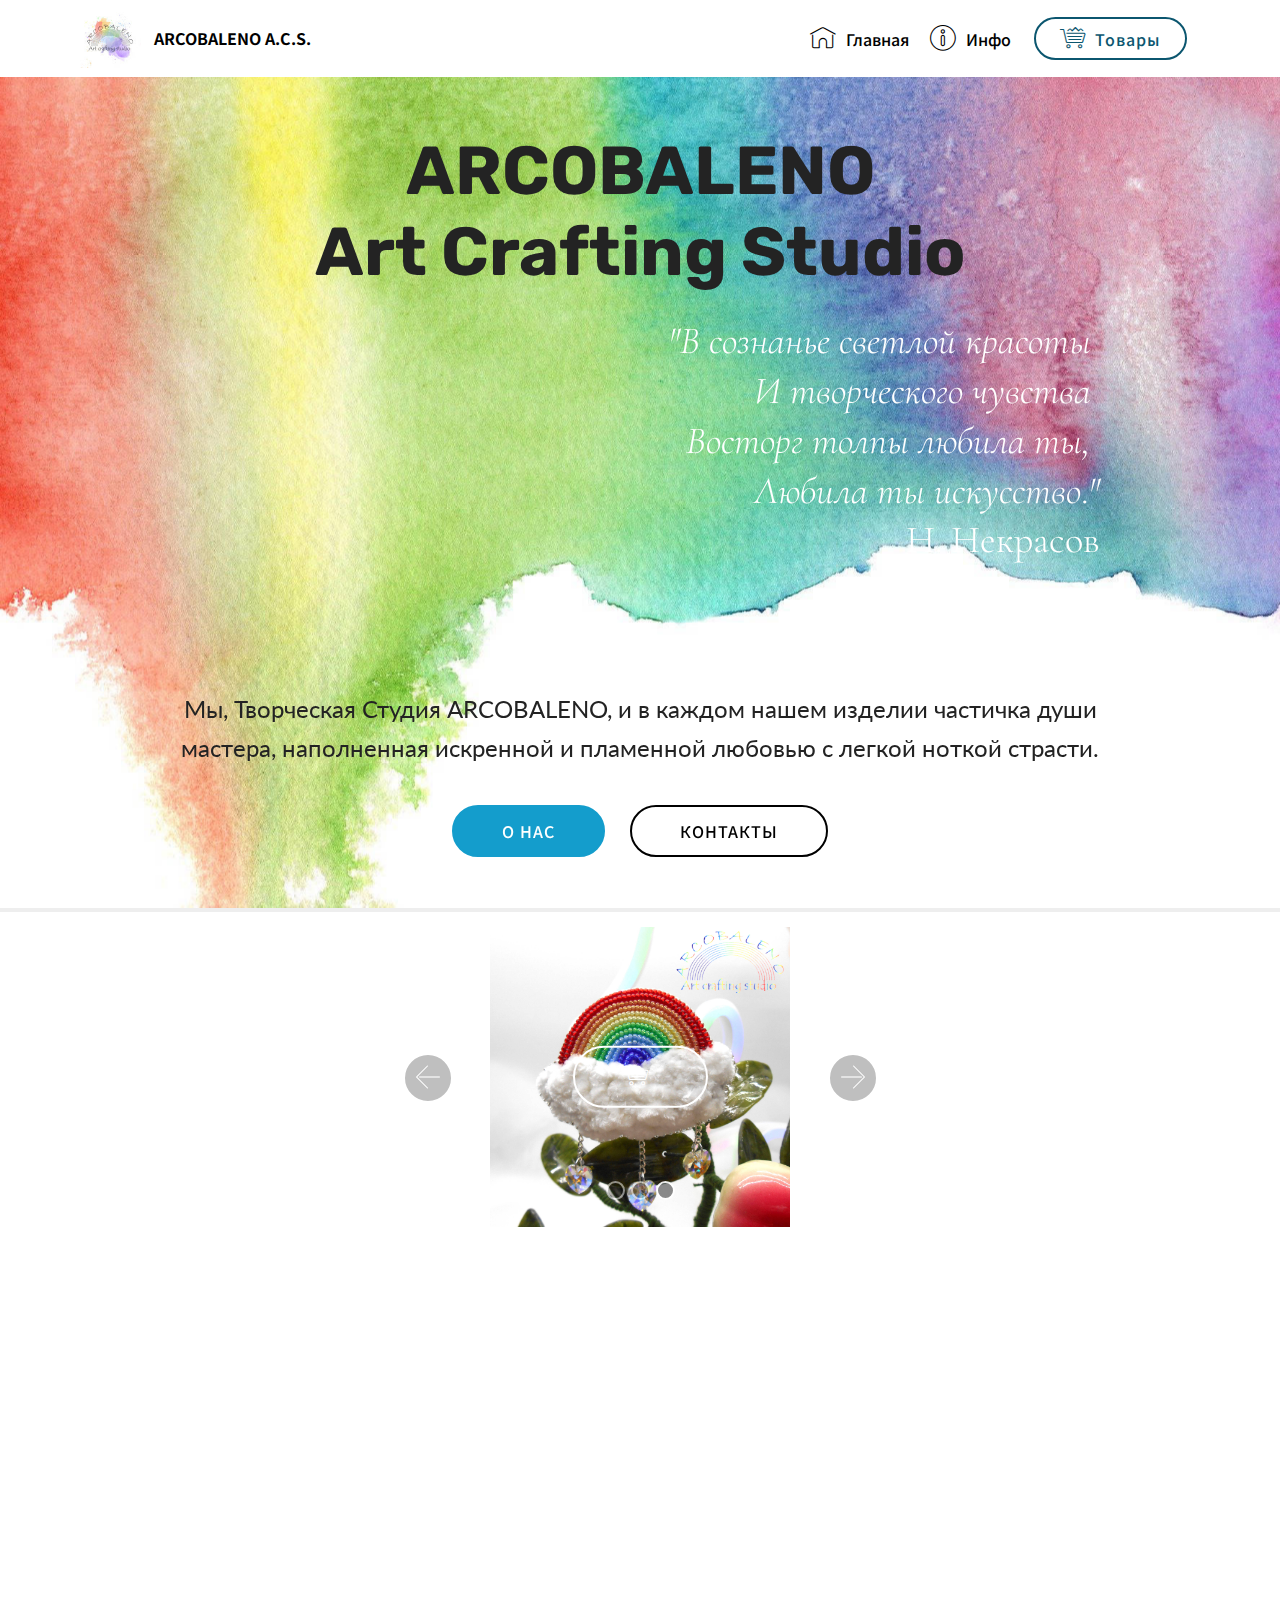
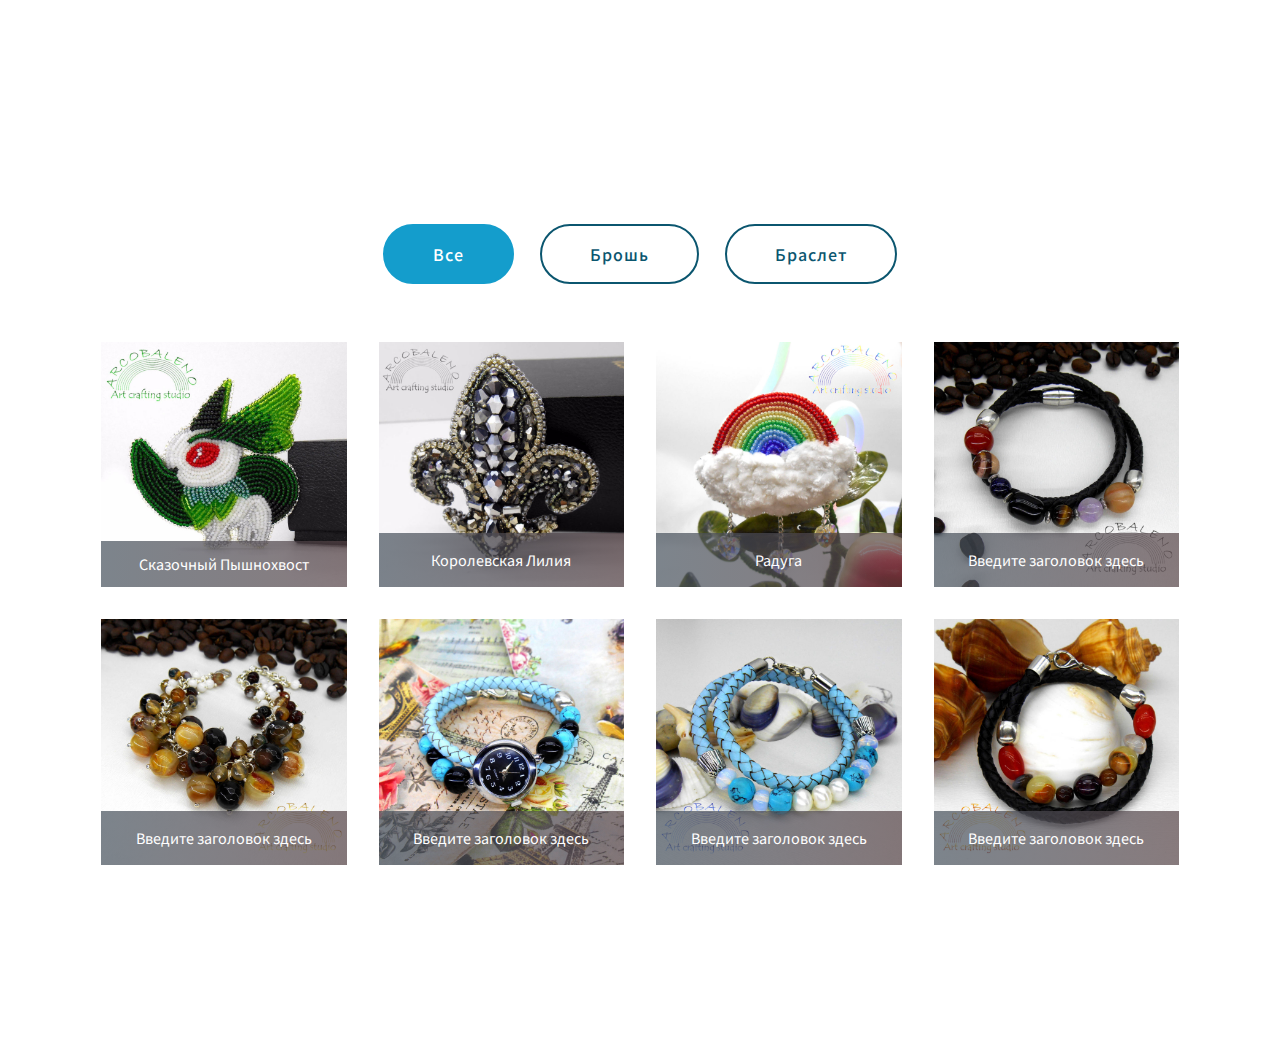
==== commit 9a9217ca: "create github pages" ====
--- a/index.html
+++ b/index.html
@@ -68,7 +68,7 @@
     </nav>
 </section>
 
-<section class="engine"><a href="https://mobirise.info/y">free html site templates</a></section><section class="cid-qTkA127IK8 mbr-fullscreen mbr-parallax-background" id="header2-1">
+<section class="engine"><a href="https://mobirise.info/t">amp template</a></section><section class="cid-qTkA127IK8 mbr-fullscreen mbr-parallax-background" id="header2-1">
 
     
 
@@ -101,12 +101,90 @@
     </div>
 </section>
 
+<section class="services1 cid-rYAFTL2UwN" id="services1-1m">
+    <!---->
+    
+    <!---->
+    <!--Overlay-->
+    
+    <!--Container-->
+    <div class="container">
+        <div class="row justify-content-center">
+            <!--Titles-->
+            <div class="title pb-5 col-12">
+                <h2 class="align-left pb-3 mbr-fonts-style display-1">Разделы</h2>
+                
+            </div>
+            <!--Card-1-->
+            <div class="card col-12 col-md-6 p-3 col-lg-3">
+                <div class="card-wrapper">
+                    <div class="card-img">
+                        <a href="Brooches.html"><img src="assets/images/60-510x510.jpg" alt="Mobirise" title=""></a>
+                    </div>
+                    <div class="card-box">
+                        <h4 class="card-title mbr-fonts-style display-5">
+                            <a href="Brooches.html" class="text-black">Броши</a></h4>
+                        
+                        <!--Btn-->
+                        
+                    </div>
+                </div>
+            </div>
+            <!--Card-2-->
+            <div class="card col-12 col-md-6 p-3 col-lg-3">
+                <div class="card-wrapper">
+                    <div class="card-img">
+                        <a href="index.html"><img src="assets/images/36-1080x1080.jpg" alt="Mobirise" title=""></a>
+                    </div>
+                    <div class="card-box">
+                        <h4 class="card-title mbr-fonts-style display-5">
+                            Браслеты</h4>
+                        
+                        <!--Btn-->
+                        
+                    </div>
+                </div>
+            </div>
+            <!--Card-3-->
+            <div class="card col-12 col-md-6 p-3 col-lg-3">
+                <div class="card-wrapper">
+                    <div class="card-img">
+                        <a href="index.html"><img src="assets/images/85-506x506.jpg" alt="Mobirise" title=""></a>
+                    </div>
+                    <div class="card-box">
+                        <h4 class="card-title mbr-fonts-style display-5">
+                            Колье</h4>
+                        
+                        <!--Btn-->
+                        
+                    </div>
+                </div>
+            </div>
+            <!--Card-4-->
+            <div class="card col-12 col-md-6 p-3 col-lg-3 last-child">
+                <div class="card-wrapper">
+                    <div class="card-img">
+                        <a href="index.html"><img src="assets/images/38-1080x1080.jpg" alt="Mobirise" title=""></a>
+                    </div>
+                    <div class="card-box">
+                        <h4 class="card-title mbr-fonts-style display-5">
+                            Часы</h4>
+                        
+                        <!--Btn-->
+                        
+                    </div>
+                </div>
+            </div>
+        </div>
+    </div>
+</section>
+
 <section class="mbr-gallery mbr-slider-carousel cid-rXQVdxc8Pp" id="gallery2-c">
 
     
 
     <div class="container">
-        <div><!-- Filter --><div class="mbr-gallery-filter container gallery-filter-active"><ul buttons="0"><li class="mbr-gallery-filter-all"><a class="btn btn-md btn-primary-outline active display-7" href="">Все</a></li></ul></div><!-- Gallery --><div class="mbr-gallery-row"><div class="mbr-gallery-layout-default"><div><div><div class="mbr-gallery-item mbr-gallery-item--p2" data-video-url="false" data-tags="Брошь"><div href="#lb-gallery2-c" data-slide-to="0" data-toggle="modal"><img src="assets/images/19-2-1080x1080-800x800.jpeg" alt="Брошь" title="Сказочный пышнохвост"><span class="icon-focus"></span><span class="mbr-gallery-title mbr-fonts-style display-4"><a href="FaeHushtail.html" class="text-white">Сказочный Пышнохвост</a></span></div></div><div class="mbr-gallery-item mbr-gallery-item--p2" data-video-url="false" data-tags="Брошь"><div href="#lb-gallery2-c" data-slide-to="1" data-toggle="modal"><img src="assets/images/23-1080x1080-800x800.jpeg" alt="Брошь" title="Лилия"><span class="icon-focus"></span><span class="mbr-gallery-title mbr-fonts-style display-7"><a href="RoyalLily.html" class="text-white">Королевская Лилия</a></span></div></div><div class="mbr-gallery-item mbr-gallery-item--p2" data-video-url="false" data-tags="Браслет"><div href="#lb-gallery2-c" data-slide-to="2" data-toggle="modal"><img src="assets/images/62-1-2000x2000-800x800.jpg" alt="" title=""><span class="icon-focus"></span><span class="mbr-gallery-title mbr-fonts-style display-7"><a href="Rainbow.html" class="text-white">Радуга</a></span></div></div><div class="mbr-gallery-item mbr-gallery-item--p2" data-video-url="false" data-tags="Браслет"><div href="#lb-gallery2-c" data-slide-to="3" data-toggle="modal"><img src="assets/images/36-1080x1080-800x800.jpg" alt="" title=""><span class="icon-focus"></span><span class="mbr-gallery-title mbr-fonts-style display-7">Введите заголовок здесь</span></div></div><div class="mbr-gallery-item mbr-gallery-item--p2" data-video-url="false" data-tags="Браслет"><div href="#lb-gallery2-c" data-slide-to="4" data-toggle="modal"><img src="assets/images/37-1080x1080-800x800.jpg" alt="" title=""><span class="icon-focus"></span><span class="mbr-gallery-title mbr-fonts-style display-7">Введите заголовок здесь</span></div></div><div class="mbr-gallery-item mbr-gallery-item--p2" data-video-url="false" data-tags="Браслет"><div href="#lb-gallery2-c" data-slide-to="5" data-toggle="modal"><img src="assets/images/38-1080x1080-800x800.jpg" alt="" title=""><span class="icon-focus"></span><span class="mbr-gallery-title mbr-fonts-style display-7">Введите заголовок здесь</span></div></div><div class="mbr-gallery-item mbr-gallery-item--p2" data-video-url="false" data-tags="Браслет"><div href="#lb-gallery2-c" data-slide-to="6" data-toggle="modal"><img src="assets/images/39-1080x1080-800x800.jpg" alt="" title=""><span class="icon-focus"></span><span class="mbr-gallery-title mbr-fonts-style display-7">Введите заголовок здесь</span></div></div><div class="mbr-gallery-item mbr-gallery-item--p2" data-video-url="false" data-tags="Браслет"><div href="#lb-gallery2-c" data-slide-to="7" data-toggle="modal"><img src="assets/images/40-1080x1080-800x800.jpg" alt="" title=""><span class="icon-focus"></span><span class="mbr-gallery-title mbr-fonts-style display-7">Введите заголовок здесь</span></div></div></div></div><div class="clearfix"></div></div></div><!-- Lightbox --><div data-app-prevent-settings="" class="mbr-slider modal fade carousel slide" tabindex="-1" data-keyboard="true" data-interval="false" id="lb-gallery2-c"><div class="modal-dialog"><div class="modal-content"><div class="modal-body"><div class="carousel-inner"><div class="carousel-item"><img src="assets/images/19-2-1080x1080.jpeg" alt="Брошь" title="Сказочный пышнохвост"></div><div class="carousel-item"><img src="assets/images/23-1080x1080.jpeg" alt="Брошь" title="Лилия"></div><div class="carousel-item active"><img src="assets/images/62-1-2000x2000.jpg" alt="" title=""></div><div class="carousel-item"><img src="assets/images/36-1080x1080.jpg" alt="" title=""></div><div class="carousel-item"><img src="assets/images/37-1080x1080.jpg" alt="" title=""></div><div class="carousel-item"><img src="assets/images/38-1080x1080.jpg" alt="" title=""></div><div class="carousel-item"><img src="assets/images/39-1080x1080.jpg" alt="" title=""></div><div class="carousel-item"><img src="assets/images/40-1080x1080.jpg" alt="" title=""></div></div><a class="carousel-control carousel-control-prev" role="button" data-slide="prev" href="#lb-gallery2-c"><span class="mbri-left mbr-iconfont" aria-hidden="true"></span><span class="sr-only">Previous</span></a><a class="carousel-control carousel-control-next" role="button" data-slide="next" href="#lb-gallery2-c"><span class="mbri-right mbr-iconfont" aria-hidden="true"></span><span class="sr-only">Next</span></a><a class="close" href="#" role="button" data-dismiss="modal"><span class="sr-only">Close</span></a></div></div></div></div></div>
+        <div><!-- Filter --><div class="mbr-gallery-filter container gallery-filter-active"><ul buttons="0"><li class="mbr-gallery-filter-all"><a class="btn btn-md btn-primary-outline active display-7" href="">Все</a></li></ul></div><!-- Gallery --><div class="mbr-gallery-row"><div class="mbr-gallery-layout-default"><div><div><div class="mbr-gallery-item mbr-gallery-item--p2" data-video-url="false" data-tags="Брошь"><div href="#lb-gallery2-c" data-slide-to="0" data-toggle="modal"><img src="assets/images/19-2-1080x1080-800x800.jpeg" alt="Брошь" title="Сказочный пышнохвост"><span class="icon-focus"></span><span class="mbr-gallery-title mbr-fonts-style display-4"><a href="FaeHushtail.html" class="text-white">Сказочный Пышнохвост</a></span></div></div><div class="mbr-gallery-item mbr-gallery-item--p2" data-video-url="false" data-tags="Брошь"><div href="#lb-gallery2-c" data-slide-to="1" data-toggle="modal"><img src="assets/images/23-1080x1080-800x800.jpeg" alt="Брошь" title="Лилия"><span class="icon-focus"></span><span class="mbr-gallery-title mbr-fonts-style display-7"><a href="RoyalLily.html" class="text-white">Королевская Лилия</a></span></div></div><div class="mbr-gallery-item mbr-gallery-item--p2" data-video-url="false" data-tags="Брошь"><div href="#lb-gallery2-c" data-slide-to="2" data-toggle="modal"><img src="assets/images/62-1-2000x2000-800x800.jpg" alt="" title=""><span class="icon-focus"></span><span class="mbr-gallery-title mbr-fonts-style display-7"><a href="Rainbow.html" class="text-white">Радуга</a></span></div></div><div class="mbr-gallery-item mbr-gallery-item--p2" data-video-url="false" data-tags="Браслет"><div href="#lb-gallery2-c" data-slide-to="3" data-toggle="modal"><img src="assets/images/36-1080x1080-800x800.jpg" alt="" title=""><span class="icon-focus"></span><span class="mbr-gallery-title mbr-fonts-style display-7">Введите заголовок здесь</span></div></div><div class="mbr-gallery-item mbr-gallery-item--p2" data-video-url="false" data-tags="Браслет"><div href="#lb-gallery2-c" data-slide-to="4" data-toggle="modal"><img src="assets/images/37-1080x1080-800x800.jpg" alt="" title=""><span class="icon-focus"></span><span class="mbr-gallery-title mbr-fonts-style display-7">Введите заголовок здесь</span></div></div><div class="mbr-gallery-item mbr-gallery-item--p2" data-video-url="false" data-tags="Браслет"><div href="#lb-gallery2-c" data-slide-to="5" data-toggle="modal"><img src="assets/images/38-1080x1080-800x800.jpg" alt="" title=""><span class="icon-focus"></span><span class="mbr-gallery-title mbr-fonts-style display-7">Введите заголовок здесь</span></div></div><div class="mbr-gallery-item mbr-gallery-item--p2" data-video-url="false" data-tags="Браслет"><div href="#lb-gallery2-c" data-slide-to="6" data-toggle="modal"><img src="assets/images/39-1080x1080-800x800.jpg" alt="" title=""><span class="icon-focus"></span><span class="mbr-gallery-title mbr-fonts-style display-7">Введите заголовок здесь</span></div></div><div class="mbr-gallery-item mbr-gallery-item--p2" data-video-url="false" data-tags="Браслет"><div href="#lb-gallery2-c" data-slide-to="7" data-toggle="modal"><img src="assets/images/40-1080x1080-800x800.jpg" alt="" title=""><span class="icon-focus"></span><span class="mbr-gallery-title mbr-fonts-style display-7">Введите заголовок здесь</span></div></div></div></div><div class="clearfix"></div></div></div><!-- Lightbox --><div data-app-prevent-settings="" class="mbr-slider modal fade carousel slide" tabindex="-1" data-keyboard="true" data-interval="false" id="lb-gallery2-c"><div class="modal-dialog"><div class="modal-content"><div class="modal-body"><div class="carousel-inner"><div class="carousel-item"><img src="assets/images/19-2-1080x1080.jpeg" alt="Брошь" title="Сказочный пышнохвост"></div><div class="carousel-item"><img src="assets/images/23-1080x1080.jpeg" alt="Брошь" title="Лилия"></div><div class="carousel-item active"><img src="assets/images/62-1-2000x2000.jpg" alt="" title=""></div><div class="carousel-item"><img src="assets/images/36-1080x1080.jpg" alt="" title=""></div><div class="carousel-item"><img src="assets/images/37-1080x1080.jpg" alt="" title=""></div><div class="carousel-item"><img src="assets/images/38-1080x1080.jpg" alt="" title=""></div><div class="carousel-item"><img src="assets/images/39-1080x1080.jpg" alt="" title=""></div><div class="carousel-item"><img src="assets/images/40-1080x1080.jpg" alt="" title=""></div></div><a class="carousel-control carousel-control-prev" role="button" data-slide="prev" href="#lb-gallery2-c"><span class="mbri-left mbr-iconfont" aria-hidden="true"></span><span class="sr-only">Previous</span></a><a class="carousel-control carousel-control-next" role="button" data-slide="next" href="#lb-gallery2-c"><span class="mbri-right mbr-iconfont" aria-hidden="true"></span><span class="sr-only">Next</span></a><a class="close" href="#" role="button" data-dismiss="modal"><span class="sr-only">Close</span></a></div></div></div></div></div>
     </div>
 
 </section>
--- a/assets/mobirise/css/mbr-additional.css
+++ b/assets/mobirise/css/mbr-additional.css
@@ -1385,6 +1385,48 @@
 }
 .cid-rY08eICERL .content-slider-wrap {
   width: 50%;
+}
+.cid-rY08eICERL H2 {
+  color: #ffffff;
+}
+.cid-rYAFTL2UwN {
+  padding-top: 30px;
+  padding-bottom: 30px;
+  background-color: #ffffff;
+}
+.cid-rYAFTL2UwN h4 {
+  font-weight: 500;
+  margin-bottom: 0;
+  text-align: left;
+  padding-top: 2rem;
+}
+.cid-rYAFTL2UwN p {
+  margin-bottom: 0;
+  text-align: left;
+  padding-top: 1.5rem;
+}
+.cid-rYAFTL2UwN .mbr-section-btn {
+  padding-top: 2.5rem;
+}
+.cid-rYAFTL2UwN .mbr-section-btn a {
+  margin: 0;
+}
+.cid-rYAFTL2UwN .mbr-text {
+  color: #767676;
+}
+.cid-rYAFTL2UwN .card-wrapper {
+  height: 100%;
+}
+@media (max-width: 767px) {
+  .cid-rYAFTL2UwN .card:not(.last-child) {
+    padding-bottom: 2rem;
+  }
+}
+.cid-rYAFTL2UwN H2 {
+  text-align: center;
+}
+.cid-rYAFTL2UwN .card-title {
+  text-align: center;
 }
 .cid-rXQVdxc8Pp {
   padding-top: 0px;
@@ -4674,3 +4716,5686 @@
 .cid-rYAq31IhDA .media-container-row .row-copirayt p {
   width: 100%;
 }
+.cid-rYAO4XpyNk .navbar {
+  padding: .5rem 0;
+  background: #ffffff;
+  transition: none;
+  min-height: 77px;
+}
+.cid-rYAO4XpyNk .navbar-dropdown.bg-color.transparent.opened {
+  background: #ffffff;
+}
+.cid-rYAO4XpyNk a {
+  font-style: normal;
+}
+.cid-rYAO4XpyNk .nav-item span {
+  padding-right: 0.4em;
+  line-height: 0.5em;
+  vertical-align: text-bottom;
+  position: relative;
+  text-decoration: none;
+}
+.cid-rYAO4XpyNk .nav-item a {
+  display: flex;
+  align-items: center;
+  justify-content: center;
+  padding: 0.7rem 0 !important;
+  margin: 0rem .65rem !important;
+}
+.cid-rYAO4XpyNk .nav-item:focus,
+.cid-rYAO4XpyNk .nav-link:focus {
+  outline: none;
+}
+.cid-rYAO4XpyNk .btn {
+  padding: 0.4rem 1.5rem;
+  display: inline-flex;
+  align-items: center;
+}
+.cid-rYAO4XpyNk .btn .mbr-iconfont {
+  font-size: 1.6rem;
+}
+.cid-rYAO4XpyNk .menu-logo {
+  margin-right: auto;
+}
+.cid-rYAO4XpyNk .menu-logo .navbar-brand {
+  display: flex;
+  margin-left: 5rem;
+  padding: 0;
+  transition: padding .2s;
+  min-height: 3.8rem;
+  align-items: center;
+}
+.cid-rYAO4XpyNk .menu-logo .navbar-brand .navbar-caption-wrap {
+  display: -webkit-flex;
+  -webkit-align-items: center;
+  align-items: center;
+  word-break: break-word;
+  min-width: 7rem;
+  margin: .3rem 0;
+}
+.cid-rYAO4XpyNk .menu-logo .navbar-brand .navbar-caption-wrap .navbar-caption {
+  line-height: 1.2rem !important;
+  padding-right: 2rem;
+}
+.cid-rYAO4XpyNk .menu-logo .navbar-brand .navbar-logo {
+  font-size: 4rem;
+  transition: font-size 0.25s;
+}
+.cid-rYAO4XpyNk .menu-logo .navbar-brand .navbar-logo img {
+  display: flex;
+}
+.cid-rYAO4XpyNk .menu-logo .navbar-brand .navbar-logo .mbr-iconfont {
+  transition: font-size 0.25s;
+}
+.cid-rYAO4XpyNk .navbar-toggleable-sm .navbar-collapse {
+  justify-content: flex-end;
+  -webkit-justify-content: flex-end;
+  padding-right: 5rem;
+  width: auto;
+}
+.cid-rYAO4XpyNk .navbar-toggleable-sm .navbar-collapse .navbar-nav {
+  flex-wrap: wrap;
+  -webkit-flex-wrap: wrap;
+  padding-left: 0;
+}
+.cid-rYAO4XpyNk .navbar-toggleable-sm .navbar-collapse .navbar-nav .nav-item {
+  -webkit-align-self: center;
+  align-self: center;
+}
+.cid-rYAO4XpyNk .navbar-toggleable-sm .navbar-collapse .navbar-buttons {
+  padding-left: 0;
+  padding-bottom: 0;
+}
+.cid-rYAO4XpyNk .dropdown .dropdown-menu {
+  background: #ffffff;
+  display: none;
+  position: absolute;
+  min-width: 5rem;
+  padding-top: 1.4rem;
+  padding-bottom: 1.4rem;
+  text-align: left;
+}
+.cid-rYAO4XpyNk .dropdown .dropdown-menu .dropdown-item {
+  width: auto;
+  padding: 0.235em 1.5385em 0.235em 1.5385em !important;
+}
+.cid-rYAO4XpyNk .dropdown .dropdown-menu .dropdown-item::after {
+  right: 0.5rem;
+}
+.cid-rYAO4XpyNk .dropdown .dropdown-menu .dropdown-submenu {
+  margin: 0;
+}
+.cid-rYAO4XpyNk .dropdown.open > .dropdown-menu {
+  display: block;
+}
+.cid-rYAO4XpyNk .navbar-toggleable-sm.opened:after {
+  position: absolute;
+  width: 100vw;
+  height: 100vh;
+  content: '';
+  background-color: rgba(0, 0, 0, 0.1);
+  left: 0;
+  bottom: 0;
+  transform: translateY(100%);
+  -webkit-transform: translateY(100%);
+  z-index: 1000;
+}
+.cid-rYAO4XpyNk .navbar.navbar-short {
+  min-height: 60px;
+  transition: all .2s;
+}
+.cid-rYAO4XpyNk .navbar.navbar-short .navbar-toggler-right {
+  top: 20px;
+}
+.cid-rYAO4XpyNk .navbar.navbar-short .navbar-logo a {
+  font-size: 2.5rem !important;
+  line-height: 2.5rem;
+  transition: font-size 0.25s;
+}
+.cid-rYAO4XpyNk .navbar.navbar-short .navbar-logo a .mbr-iconfont {
+  font-size: 2.5rem !important;
+}
+.cid-rYAO4XpyNk .navbar.navbar-short .navbar-logo a img {
+  height: 3rem !important;
+}
+.cid-rYAO4XpyNk .navbar.navbar-short .navbar-brand {
+  min-height: 3rem;
+}
+.cid-rYAO4XpyNk button.navbar-toggler {
+  width: 31px;
+  height: 18px;
+  cursor: pointer;
+  transition: all .2s;
+  top: 1.5rem;
+  right: 1rem;
+}
+.cid-rYAO4XpyNk button.navbar-toggler:focus {
+  outline: none;
+}
+.cid-rYAO4XpyNk button.navbar-toggler .hamburger span {
+  position: absolute;
+  right: 0;
+  width: 30px;
+  height: 2px;
+  border-right: 5px;
+  background-color: #ffffff;
+}
+.cid-rYAO4XpyNk button.navbar-toggler .hamburger span:nth-child(1) {
+  top: 0;
+  transition: all .2s;
+}
+.cid-rYAO4XpyNk button.navbar-toggler .hamburger span:nth-child(2) {
+  top: 8px;
+  transition: all .15s;
+}
+.cid-rYAO4XpyNk button.navbar-toggler .hamburger span:nth-child(3) {
+  top: 8px;
+  transition: all .15s;
+}
+.cid-rYAO4XpyNk button.navbar-toggler .hamburger span:nth-child(4) {
+  top: 16px;
+  transition: all .2s;
+}
+.cid-rYAO4XpyNk nav.opened .hamburger span:nth-child(1) {
+  top: 8px;
+  width: 0;
+  opacity: 0;
+  right: 50%;
+  transition: all .2s;
+}
+.cid-rYAO4XpyNk nav.opened .hamburger span:nth-child(2) {
+  -webkit-transform: rotate(45deg);
+  transform: rotate(45deg);
+  transition: all .25s;
+}
+.cid-rYAO4XpyNk nav.opened .hamburger span:nth-child(3) {
+  -webkit-transform: rotate(-45deg);
+  transform: rotate(-45deg);
+  transition: all .25s;
+}
+.cid-rYAO4XpyNk nav.opened .hamburger span:nth-child(4) {
+  top: 8px;
+  width: 0;
+  opacity: 0;
+  right: 50%;
+  transition: all .2s;
+}
+.cid-rYAO4XpyNk .collapsed.navbar-expand {
+  flex-direction: column;
+}
+.cid-rYAO4XpyNk .collapsed .btn {
+  display: flex;
+}
+.cid-rYAO4XpyNk .collapsed .navbar-collapse {
+  display: none !important;
+  padding-right: 0 !important;
+}
+.cid-rYAO4XpyNk .collapsed .navbar-collapse.collapsing,
+.cid-rYAO4XpyNk .collapsed .navbar-collapse.show {
+  display: block !important;
+}
+.cid-rYAO4XpyNk .collapsed .navbar-collapse.collapsing .navbar-nav,
+.cid-rYAO4XpyNk .collapsed .navbar-collapse.show .navbar-nav {
+  display: block;
+  text-align: center;
+}
+.cid-rYAO4XpyNk .collapsed .navbar-collapse.collapsing .navbar-nav .nav-item,
+.cid-rYAO4XpyNk .collapsed .navbar-collapse.show .navbar-nav .nav-item {
+  clear: both;
+}
+.cid-rYAO4XpyNk .collapsed .navbar-collapse.collapsing .navbar-buttons,
+.cid-rYAO4XpyNk .collapsed .navbar-collapse.show .navbar-buttons {
+  text-align: center;
+}
+.cid-rYAO4XpyNk .collapsed .navbar-collapse.collapsing .navbar-buttons:last-child,
+.cid-rYAO4XpyNk .collapsed .navbar-collapse.show .navbar-buttons:last-child {
+  margin-bottom: 1rem;
+}
+.cid-rYAO4XpyNk .collapsed button.navbar-toggler {
+  display: block;
+}
+.cid-rYAO4XpyNk .collapsed .navbar-brand {
+  margin-left: 1rem !important;
+}
+.cid-rYAO4XpyNk .collapsed .navbar-toggleable-sm {
+  flex-direction: column;
+  -webkit-flex-direction: column;
+}
+.cid-rYAO4XpyNk .collapsed .dropdown .dropdown-menu {
+  width: 100%;
+  text-align: center;
+  position: relative;
+  opacity: 0;
+  display: block;
+  height: 0;
+  visibility: hidden;
+  padding: 0;
+  transition-duration: .5s;
+  transition-property: opacity,padding,height;
+}
+.cid-rYAO4XpyNk .collapsed .dropdown.open > .dropdown-menu {
+  position: relative;
+  opacity: 1;
+  height: auto;
+  padding: 1.4rem 0;
+  visibility: visible;
+}
+.cid-rYAO4XpyNk .collapsed .dropdown .dropdown-submenu {
+  left: 0;
+  text-align: center;
+  width: 100%;
+}
+.cid-rYAO4XpyNk .collapsed .dropdown .dropdown-toggle[data-toggle="dropdown-submenu"]::after {
+  margin-top: 0;
+  position: inherit;
+  right: 0;
+  top: 50%;
+  display: inline-block;
+  width: 0;
+  height: 0;
+  margin-left: .3em;
+  vertical-align: middle;
+  content: "";
+  border-top: .30em solid;
+  border-right: .30em solid transparent;
+  border-left: .30em solid transparent;
+}
+@media (max-width: 991px) {
+  .cid-rYAO4XpyNk .navbar-expand {
+    flex-direction: column;
+  }
+  .cid-rYAO4XpyNk img {
+    height: 3.8rem !important;
+  }
+  .cid-rYAO4XpyNk .btn {
+    display: flex;
+  }
+  .cid-rYAO4XpyNk button.navbar-toggler {
+    display: block;
+  }
+  .cid-rYAO4XpyNk .navbar-brand {
+    margin-left: 1rem !important;
+  }
+  .cid-rYAO4XpyNk .navbar-toggleable-sm {
+    flex-direction: column;
+    -webkit-flex-direction: column;
+  }
+  .cid-rYAO4XpyNk .navbar-collapse {
+    display: none !important;
+    padding-right: 0 !important;
+  }
+  .cid-rYAO4XpyNk .navbar-collapse.collapsing,
+  .cid-rYAO4XpyNk .navbar-collapse.show {
+    display: block !important;
+  }
+  .cid-rYAO4XpyNk .navbar-collapse.collapsing .navbar-nav,
+  .cid-rYAO4XpyNk .navbar-collapse.show .navbar-nav {
+    display: block;
+    text-align: center;
+  }
+  .cid-rYAO4XpyNk .navbar-collapse.collapsing .navbar-nav .nav-item,
+  .cid-rYAO4XpyNk .navbar-collapse.show .navbar-nav .nav-item {
+    clear: both;
+  }
+  .cid-rYAO4XpyNk .navbar-collapse.collapsing .navbar-buttons,
+  .cid-rYAO4XpyNk .navbar-collapse.show .navbar-buttons {
+    text-align: center;
+  }
+  .cid-rYAO4XpyNk .navbar-collapse.collapsing .navbar-buttons:last-child,
+  .cid-rYAO4XpyNk .navbar-collapse.show .navbar-buttons:last-child {
+    margin-bottom: 1rem;
+  }
+  .cid-rYAO4XpyNk .dropdown .dropdown-menu {
+    width: 100%;
+    text-align: center;
+    position: relative;
+    opacity: 0;
+    display: block;
+    height: 0;
+    visibility: hidden;
+    padding: 0;
+    transition-duration: .5s;
+    transition-property: opacity,padding,height;
+  }
+  .cid-rYAO4XpyNk .dropdown.open > .dropdown-menu {
+    position: relative;
+    opacity: 1;
+    height: auto;
+    padding: 1.4rem 0;
+    visibility: visible;
+  }
+  .cid-rYAO4XpyNk .dropdown .dropdown-submenu {
+    left: 0;
+    text-align: center;
+    width: 100%;
+  }
+  .cid-rYAO4XpyNk .dropdown .dropdown-toggle[data-toggle="dropdown-submenu"]::after {
+    margin-top: 0;
+    position: inherit;
+    right: 0;
+    top: 50%;
+    display: inline-block;
+    width: 0;
+    height: 0;
+    margin-left: .3em;
+    vertical-align: middle;
+    content: "";
+    border-top: .30em solid;
+    border-right: .30em solid transparent;
+    border-left: .30em solid transparent;
+  }
+}
+@media (min-width: 767px) {
+  .cid-rYAO4XpyNk .menu-logo {
+    flex-shrink: 0;
+  }
+}
+.cid-rYAO4XpyNk .navbar-collapse {
+  flex-basis: auto;
+}
+.cid-rYAO4XpyNk .nav-link:hover,
+.cid-rYAO4XpyNk .dropdown-item:hover {
+  color: #c1c1c1 !important;
+}
+.cid-rYAO4Ztt96 {
+  padding-top: 30px;
+  padding-bottom: 0px;
+  background-color: #ffffff;
+}
+.cid-rYAO4Ztt96 h4 {
+  font-weight: 500;
+  margin-bottom: 0;
+  text-align: left;
+  padding-top: 2rem;
+}
+.cid-rYAO4Ztt96 p {
+  margin-bottom: 0;
+  text-align: left;
+  padding-top: 1.5rem;
+}
+.cid-rYAO4Ztt96 .mbr-section-btn {
+  padding-top: 2.5rem;
+}
+.cid-rYAO4Ztt96 .mbr-section-btn a {
+  margin: 0;
+}
+.cid-rYAO4Ztt96 .mbr-text {
+  color: #767676;
+}
+.cid-rYAO4Ztt96 .card-wrapper {
+  height: 100%;
+}
+@media (max-width: 767px) {
+  .cid-rYAO4Ztt96 .card:not(.last-child) {
+    padding-bottom: 2rem;
+  }
+}
+.cid-rYAO4Ztt96 H2 {
+  text-align: center;
+}
+.cid-rYAO4Ztt96 .card-title {
+  text-align: center;
+}
+.cid-rYAOoHxCFG {
+  padding-top: 0px;
+  padding-bottom: 0px;
+  background-color: #ffffff;
+}
+.cid-rYAOoHxCFG .mbr-section-subtitle,
+.cid-rYAOoHxCFG .mbr-text {
+  color: #767676;
+}
+.cid-rYAOoHxCFG .card {
+  display: -webkit-flex;
+  position: relative;
+  justify-content: center;
+  -webkit-justify-content: center;
+}
+.cid-rYAOoHxCFG .card-wrapper {
+  height: 100%;
+  box-shadow: 0px 0px 0px 0px rgba(0, 0, 0, 0);
+  transition: box-shadow 0.3s;
+}
+.cid-rYAOoHxCFG .card-wrapper .card-img {
+  display: -webkit-flex;
+  flex-direction: column;
+  align-items: center;
+  justify-content: center;
+  position: relative;
+  overflow: hidden;
+  border-bottom-right-radius: 0;
+  border-bottom-left-radius: 0;
+  -webkit-flex-direction: column;
+  -webkit-align-items: center;
+  -webkit-justify-content: center;
+}
+.cid-rYAOoHxCFG .card-wrapper .card-img .mbr-overlay {
+  background-color: #ffffff;
+  display: none;
+  transition: opacity .3s;
+}
+.cid-rYAOoHxCFG .card-wrapper .card-img img {
+  width: 100%;
+}
+.cid-rYAOoHxCFG .card-wrapper .card-box {
+  background-color: #ffffff;
+  padding: 0 2rem 2rem 2rem;
+  border-bottom-left-radius: 0;
+  border-bottom-right-radius: 0;
+}
+.cid-rYAOoHxCFG .card-wrapper .card-box h4 {
+  font-weight: 500;
+  margin-bottom: 0;
+  padding-top: 2rem;
+}
+.cid-rYAOoHxCFG .card-wrapper .card-box p {
+  margin-bottom: 0;
+  padding-top: 1.5rem;
+}
+.cid-rYAOoHxCFG .card-wrapper:hover {
+  box-shadow: 0px 0px 30px 0px rgba(0, 0, 0, 0.05);
+}
+.cid-rYAOoHxCFG .card-img .mbr-overlay {
+  display: block !important;
+  opacity: 0;
+}
+.cid-rYAOoHxCFG .card-img:hover .mbr-overlay {
+  opacity: .5;
+}
+.cid-rYAOoHxCFG .card-title {
+  text-align: center;
+}
+.cid-rYAWZi6rwc {
+  padding-top: 0px;
+  padding-bottom: 90px;
+  background-color: #ffffff;
+}
+.cid-rYAWZi6rwc .mbr-section-subtitle,
+.cid-rYAWZi6rwc .mbr-text {
+  color: #767676;
+}
+.cid-rYAWZi6rwc .card {
+  display: -webkit-flex;
+  position: relative;
+  justify-content: center;
+  -webkit-justify-content: center;
+}
+.cid-rYAWZi6rwc .card-wrapper {
+  height: 100%;
+  box-shadow: 0px 0px 0px 0px rgba(0, 0, 0, 0);
+  transition: box-shadow 0.3s;
+}
+.cid-rYAWZi6rwc .card-wrapper .card-img {
+  display: -webkit-flex;
+  flex-direction: column;
+  align-items: center;
+  justify-content: center;
+  position: relative;
+  overflow: hidden;
+  border-bottom-right-radius: 0;
+  border-bottom-left-radius: 0;
+  -webkit-flex-direction: column;
+  -webkit-align-items: center;
+  -webkit-justify-content: center;
+}
+.cid-rYAWZi6rwc .card-wrapper .card-img .mbr-overlay {
+  background-color: #ffffff;
+  display: none;
+  transition: opacity .3s;
+}
+.cid-rYAWZi6rwc .card-wrapper .card-img img {
+  width: 100%;
+}
+.cid-rYAWZi6rwc .card-wrapper .card-box {
+  background-color: #ffffff;
+  padding: 0 2rem 2rem 2rem;
+  border-bottom-left-radius: 0;
+  border-bottom-right-radius: 0;
+}
+.cid-rYAWZi6rwc .card-wrapper .card-box h4 {
+  font-weight: 500;
+  margin-bottom: 0;
+  padding-top: 2rem;
+}
+.cid-rYAWZi6rwc .card-wrapper .card-box p {
+  margin-bottom: 0;
+  padding-top: 1.5rem;
+}
+.cid-rYAWZi6rwc .card-wrapper:hover {
+  box-shadow: 0px 0px 30px 0px rgba(0, 0, 0, 0.05);
+}
+.cid-rYAWZi6rwc .card-img .mbr-overlay {
+  display: block !important;
+  opacity: 0;
+}
+.cid-rYAWZi6rwc .card-img:hover .mbr-overlay {
+  opacity: .5;
+}
+.cid-rYAWZi6rwc .card-title {
+  text-align: center;
+}
+.cid-rYAO51seWj {
+  padding-top: 30px;
+  padding-bottom: 30px;
+  background-color: #2e2e2e;
+}
+.cid-rYAO51seWj .row-links {
+  width: 100%;
+  -webkit-justify-content: center;
+  justify-content: center;
+}
+.cid-rYAO51seWj .social-row {
+  width: 100%;
+  -webkit-justify-content: center;
+  justify-content: center;
+}
+.cid-rYAO51seWj .media-container-row {
+  -webkit-flex-direction: column;
+  flex-direction: column;
+  -webkit-justify-content: center;
+  justify-content: center;
+  -webkit-align-items: center;
+  align-items: center;
+}
+.cid-rYAO51seWj .media-container-row .foot-menu {
+  list-style: none;
+  display: flex;
+  -webkit-justify-content: center;
+  justify-content: center;
+  -webkit-flex-wrap: wrap;
+  flex-wrap: wrap;
+  padding: 0;
+  margin-bottom: 0;
+}
+.cid-rYAO51seWj .media-container-row .foot-menu li {
+  padding: 0 1rem 1rem 1rem;
+}
+.cid-rYAO51seWj .media-container-row .foot-menu li p {
+  margin: 0;
+}
+.cid-rYAO51seWj .media-container-row .social-list {
+  padding-left: 0;
+  margin-bottom: 0;
+  list-style: none;
+  display: flex;
+  -webkit-flex-wrap: wrap;
+  flex-wrap: wrap;
+  -webkit-justify-content: flex-end;
+  justify-content: flex-end;
+}
+.cid-rYAO51seWj .media-container-row .social-list .mbr-iconfont-social {
+  font-size: 1.5rem;
+  color: #ffffff;
+}
+.cid-rYAO51seWj .media-container-row .social-list .soc-item {
+  margin: 0 .5rem;
+}
+.cid-rYAO51seWj .media-container-row .social-list a {
+  margin: 0;
+  opacity: .5;
+  -webkit-transition: .2s linear;
+  transition: .2s linear;
+}
+.cid-rYAO51seWj .media-container-row .social-list a:hover {
+  opacity: 1;
+}
+@media (max-width: 767px) {
+  .cid-rYAO51seWj .media-container-row .social-list {
+    -webkit-justify-content: center;
+    justify-content: center;
+  }
+}
+.cid-rYAO51seWj .media-container-row .row-copirayt {
+  word-break: break-word;
+  width: 100%;
+}
+.cid-rYAO51seWj .media-container-row .row-copirayt p {
+  width: 100%;
+}
+.cid-rYAQCsHOWi .navbar {
+  padding: .5rem 0;
+  background: #ffffff;
+  transition: none;
+  min-height: 77px;
+}
+.cid-rYAQCsHOWi .navbar-dropdown.bg-color.transparent.opened {
+  background: #ffffff;
+}
+.cid-rYAQCsHOWi a {
+  font-style: normal;
+}
+.cid-rYAQCsHOWi .nav-item span {
+  padding-right: 0.4em;
+  line-height: 0.5em;
+  vertical-align: text-bottom;
+  position: relative;
+  text-decoration: none;
+}
+.cid-rYAQCsHOWi .nav-item a {
+  display: flex;
+  align-items: center;
+  justify-content: center;
+  padding: 0.7rem 0 !important;
+  margin: 0rem .65rem !important;
+}
+.cid-rYAQCsHOWi .nav-item:focus,
+.cid-rYAQCsHOWi .nav-link:focus {
+  outline: none;
+}
+.cid-rYAQCsHOWi .btn {
+  padding: 0.4rem 1.5rem;
+  display: inline-flex;
+  align-items: center;
+}
+.cid-rYAQCsHOWi .btn .mbr-iconfont {
+  font-size: 1.6rem;
+}
+.cid-rYAQCsHOWi .menu-logo {
+  margin-right: auto;
+}
+.cid-rYAQCsHOWi .menu-logo .navbar-brand {
+  display: flex;
+  margin-left: 5rem;
+  padding: 0;
+  transition: padding .2s;
+  min-height: 3.8rem;
+  align-items: center;
+}
+.cid-rYAQCsHOWi .menu-logo .navbar-brand .navbar-caption-wrap {
+  display: -webkit-flex;
+  -webkit-align-items: center;
+  align-items: center;
+  word-break: break-word;
+  min-width: 7rem;
+  margin: .3rem 0;
+}
+.cid-rYAQCsHOWi .menu-logo .navbar-brand .navbar-caption-wrap .navbar-caption {
+  line-height: 1.2rem !important;
+  padding-right: 2rem;
+}
+.cid-rYAQCsHOWi .menu-logo .navbar-brand .navbar-logo {
+  font-size: 4rem;
+  transition: font-size 0.25s;
+}
+.cid-rYAQCsHOWi .menu-logo .navbar-brand .navbar-logo img {
+  display: flex;
+}
+.cid-rYAQCsHOWi .menu-logo .navbar-brand .navbar-logo .mbr-iconfont {
+  transition: font-size 0.25s;
+}
+.cid-rYAQCsHOWi .navbar-toggleable-sm .navbar-collapse {
+  justify-content: flex-end;
+  -webkit-justify-content: flex-end;
+  padding-right: 5rem;
+  width: auto;
+}
+.cid-rYAQCsHOWi .navbar-toggleable-sm .navbar-collapse .navbar-nav {
+  flex-wrap: wrap;
+  -webkit-flex-wrap: wrap;
+  padding-left: 0;
+}
+.cid-rYAQCsHOWi .navbar-toggleable-sm .navbar-collapse .navbar-nav .nav-item {
+  -webkit-align-self: center;
+  align-self: center;
+}
+.cid-rYAQCsHOWi .navbar-toggleable-sm .navbar-collapse .navbar-buttons {
+  padding-left: 0;
+  padding-bottom: 0;
+}
+.cid-rYAQCsHOWi .dropdown .dropdown-menu {
+  background: #ffffff;
+  display: none;
+  position: absolute;
+  min-width: 5rem;
+  padding-top: 1.4rem;
+  padding-bottom: 1.4rem;
+  text-align: left;
+}
+.cid-rYAQCsHOWi .dropdown .dropdown-menu .dropdown-item {
+  width: auto;
+  padding: 0.235em 1.5385em 0.235em 1.5385em !important;
+}
+.cid-rYAQCsHOWi .dropdown .dropdown-menu .dropdown-item::after {
+  right: 0.5rem;
+}
+.cid-rYAQCsHOWi .dropdown .dropdown-menu .dropdown-submenu {
+  margin: 0;
+}
+.cid-rYAQCsHOWi .dropdown.open > .dropdown-menu {
+  display: block;
+}
+.cid-rYAQCsHOWi .navbar-toggleable-sm.opened:after {
+  position: absolute;
+  width: 100vw;
+  height: 100vh;
+  content: '';
+  background-color: rgba(0, 0, 0, 0.1);
+  left: 0;
+  bottom: 0;
+  transform: translateY(100%);
+  -webkit-transform: translateY(100%);
+  z-index: 1000;
+}
+.cid-rYAQCsHOWi .navbar.navbar-short {
+  min-height: 60px;
+  transition: all .2s;
+}
+.cid-rYAQCsHOWi .navbar.navbar-short .navbar-toggler-right {
+  top: 20px;
+}
+.cid-rYAQCsHOWi .navbar.navbar-short .navbar-logo a {
+  font-size: 2.5rem !important;
+  line-height: 2.5rem;
+  transition: font-size 0.25s;
+}
+.cid-rYAQCsHOWi .navbar.navbar-short .navbar-logo a .mbr-iconfont {
+  font-size: 2.5rem !important;
+}
+.cid-rYAQCsHOWi .navbar.navbar-short .navbar-logo a img {
+  height: 3rem !important;
+}
+.cid-rYAQCsHOWi .navbar.navbar-short .navbar-brand {
+  min-height: 3rem;
+}
+.cid-rYAQCsHOWi button.navbar-toggler {
+  width: 31px;
+  height: 18px;
+  cursor: pointer;
+  transition: all .2s;
+  top: 1.5rem;
+  right: 1rem;
+}
+.cid-rYAQCsHOWi button.navbar-toggler:focus {
+  outline: none;
+}
+.cid-rYAQCsHOWi button.navbar-toggler .hamburger span {
+  position: absolute;
+  right: 0;
+  width: 30px;
+  height: 2px;
+  border-right: 5px;
+  background-color: #ffffff;
+}
+.cid-rYAQCsHOWi button.navbar-toggler .hamburger span:nth-child(1) {
+  top: 0;
+  transition: all .2s;
+}
+.cid-rYAQCsHOWi button.navbar-toggler .hamburger span:nth-child(2) {
+  top: 8px;
+  transition: all .15s;
+}
+.cid-rYAQCsHOWi button.navbar-toggler .hamburger span:nth-child(3) {
+  top: 8px;
+  transition: all .15s;
+}
+.cid-rYAQCsHOWi button.navbar-toggler .hamburger span:nth-child(4) {
+  top: 16px;
+  transition: all .2s;
+}
+.cid-rYAQCsHOWi nav.opened .hamburger span:nth-child(1) {
+  top: 8px;
+  width: 0;
+  opacity: 0;
+  right: 50%;
+  transition: all .2s;
+}
+.cid-rYAQCsHOWi nav.opened .hamburger span:nth-child(2) {
+  -webkit-transform: rotate(45deg);
+  transform: rotate(45deg);
+  transition: all .25s;
+}
+.cid-rYAQCsHOWi nav.opened .hamburger span:nth-child(3) {
+  -webkit-transform: rotate(-45deg);
+  transform: rotate(-45deg);
+  transition: all .25s;
+}
+.cid-rYAQCsHOWi nav.opened .hamburger span:nth-child(4) {
+  top: 8px;
+  width: 0;
+  opacity: 0;
+  right: 50%;
+  transition: all .2s;
+}
+.cid-rYAQCsHOWi .collapsed.navbar-expand {
+  flex-direction: column;
+}
+.cid-rYAQCsHOWi .collapsed .btn {
+  display: flex;
+}
+.cid-rYAQCsHOWi .collapsed .navbar-collapse {
+  display: none !important;
+  padding-right: 0 !important;
+}
+.cid-rYAQCsHOWi .collapsed .navbar-collapse.collapsing,
+.cid-rYAQCsHOWi .collapsed .navbar-collapse.show {
+  display: block !important;
+}
+.cid-rYAQCsHOWi .collapsed .navbar-collapse.collapsing .navbar-nav,
+.cid-rYAQCsHOWi .collapsed .navbar-collapse.show .navbar-nav {
+  display: block;
+  text-align: center;
+}
+.cid-rYAQCsHOWi .collapsed .navbar-collapse.collapsing .navbar-nav .nav-item,
+.cid-rYAQCsHOWi .collapsed .navbar-collapse.show .navbar-nav .nav-item {
+  clear: both;
+}
+.cid-rYAQCsHOWi .collapsed .navbar-collapse.collapsing .navbar-buttons,
+.cid-rYAQCsHOWi .collapsed .navbar-collapse.show .navbar-buttons {
+  text-align: center;
+}
+.cid-rYAQCsHOWi .collapsed .navbar-collapse.collapsing .navbar-buttons:last-child,
+.cid-rYAQCsHOWi .collapsed .navbar-collapse.show .navbar-buttons:last-child {
+  margin-bottom: 1rem;
+}
+.cid-rYAQCsHOWi .collapsed button.navbar-toggler {
+  display: block;
+}
+.cid-rYAQCsHOWi .collapsed .navbar-brand {
+  margin-left: 1rem !important;
+}
+.cid-rYAQCsHOWi .collapsed .navbar-toggleable-sm {
+  flex-direction: column;
+  -webkit-flex-direction: column;
+}
+.cid-rYAQCsHOWi .collapsed .dropdown .dropdown-menu {
+  width: 100%;
+  text-align: center;
+  position: relative;
+  opacity: 0;
+  display: block;
+  height: 0;
+  visibility: hidden;
+  padding: 0;
+  transition-duration: .5s;
+  transition-property: opacity,padding,height;
+}
+.cid-rYAQCsHOWi .collapsed .dropdown.open > .dropdown-menu {
+  position: relative;
+  opacity: 1;
+  height: auto;
+  padding: 1.4rem 0;
+  visibility: visible;
+}
+.cid-rYAQCsHOWi .collapsed .dropdown .dropdown-submenu {
+  left: 0;
+  text-align: center;
+  width: 100%;
+}
+.cid-rYAQCsHOWi .collapsed .dropdown .dropdown-toggle[data-toggle="dropdown-submenu"]::after {
+  margin-top: 0;
+  position: inherit;
+  right: 0;
+  top: 50%;
+  display: inline-block;
+  width: 0;
+  height: 0;
+  margin-left: .3em;
+  vertical-align: middle;
+  content: "";
+  border-top: .30em solid;
+  border-right: .30em solid transparent;
+  border-left: .30em solid transparent;
+}
+@media (max-width: 991px) {
+  .cid-rYAQCsHOWi .navbar-expand {
+    flex-direction: column;
+  }
+  .cid-rYAQCsHOWi img {
+    height: 3.8rem !important;
+  }
+  .cid-rYAQCsHOWi .btn {
+    display: flex;
+  }
+  .cid-rYAQCsHOWi button.navbar-toggler {
+    display: block;
+  }
+  .cid-rYAQCsHOWi .navbar-brand {
+    margin-left: 1rem !important;
+  }
+  .cid-rYAQCsHOWi .navbar-toggleable-sm {
+    flex-direction: column;
+    -webkit-flex-direction: column;
+  }
+  .cid-rYAQCsHOWi .navbar-collapse {
+    display: none !important;
+    padding-right: 0 !important;
+  }
+  .cid-rYAQCsHOWi .navbar-collapse.collapsing,
+  .cid-rYAQCsHOWi .navbar-collapse.show {
+    display: block !important;
+  }
+  .cid-rYAQCsHOWi .navbar-collapse.collapsing .navbar-nav,
+  .cid-rYAQCsHOWi .navbar-collapse.show .navbar-nav {
+    display: block;
+    text-align: center;
+  }
+  .cid-rYAQCsHOWi .navbar-collapse.collapsing .navbar-nav .nav-item,
+  .cid-rYAQCsHOWi .navbar-collapse.show .navbar-nav .nav-item {
+    clear: both;
+  }
+  .cid-rYAQCsHOWi .navbar-collapse.collapsing .navbar-buttons,
+  .cid-rYAQCsHOWi .navbar-collapse.show .navbar-buttons {
+    text-align: center;
+  }
+  .cid-rYAQCsHOWi .navbar-collapse.collapsing .navbar-buttons:last-child,
+  .cid-rYAQCsHOWi .navbar-collapse.show .navbar-buttons:last-child {
+    margin-bottom: 1rem;
+  }
+  .cid-rYAQCsHOWi .dropdown .dropdown-menu {
+    width: 100%;
+    text-align: center;
+    position: relative;
+    opacity: 0;
+    display: block;
+    height: 0;
+    visibility: hidden;
+    padding: 0;
+    transition-duration: .5s;
+    transition-property: opacity,padding,height;
+  }
+  .cid-rYAQCsHOWi .dropdown.open > .dropdown-menu {
+    position: relative;
+    opacity: 1;
+    height: auto;
+    padding: 1.4rem 0;
+    visibility: visible;
+  }
+  .cid-rYAQCsHOWi .dropdown .dropdown-submenu {
+    left: 0;
+    text-align: center;
+    width: 100%;
+  }
+  .cid-rYAQCsHOWi .dropdown .dropdown-toggle[data-toggle="dropdown-submenu"]::after {
+    margin-top: 0;
+    position: inherit;
+    right: 0;
+    top: 50%;
+    display: inline-block;
+    width: 0;
+    height: 0;
+    margin-left: .3em;
+    vertical-align: middle;
+    content: "";
+    border-top: .30em solid;
+    border-right: .30em solid transparent;
+    border-left: .30em solid transparent;
+  }
+}
+@media (min-width: 767px) {
+  .cid-rYAQCsHOWi .menu-logo {
+    flex-shrink: 0;
+  }
+}
+.cid-rYAQCsHOWi .navbar-collapse {
+  flex-basis: auto;
+}
+.cid-rYAQCsHOWi .nav-link:hover,
+.cid-rYAQCsHOWi .dropdown-item:hover {
+  color: #c1c1c1 !important;
+}
+.cid-rYAQCtiMNM {
+  padding-top: 90px;
+  padding-bottom: 0px;
+  background-color: #ffffff;
+}
+.cid-rYAQCtiMNM h2 {
+  text-align: left;
+}
+.cid-rYAQCtiMNM h4 {
+  text-align: left;
+  font-weight: 500;
+}
+.cid-rYAQCtiMNM p {
+  color: #767676;
+  text-align: left;
+}
+.cid-rYAQCtiMNM .aside-content {
+  flex-basis: 100%;
+  -webkit-flex-basis: 100%;
+}
+.cid-rYAQCtiMNM .block-content {
+  display: -webkit-flex;
+  flex-direction: column;
+  -webkit-flex-direction: column;
+  word-break: break-word;
+}
+.cid-rYAQCtiMNM .media {
+  margin: initial;
+  align-items: center;
+  -webkit-align-items: center;
+}
+.cid-rYAQCtiMNM .mbr-figure {
+  align-self: flex-start;
+  -webkit-align-self: flex-start;
+  -webkit-flex-shrink: 0;
+  flex-shrink: 0;
+}
+.cid-rYAQCtiMNM .card-img {
+  padding-right: 2rem;
+  width: auto;
+}
+.cid-rYAQCtiMNM .card-img span {
+  font-size: 72px;
+  color: #707070;
+}
+@media (min-width: 992px) {
+  .cid-rYAQCtiMNM .mbr-figure {
+    padding-right: 4rem;
+  }
+}
+@media (max-width: 991px) {
+  .cid-rYAQCtiMNM .mbr-figure {
+    padding-right: 0;
+    padding-bottom: 1rem;
+    margin-bottom: 2rem;
+  }
+}
+@media (max-width: 300px) {
+  .cid-rYAQCtiMNM .card-img span {
+    font-size: 40px !important;
+  }
+}
+.cid-rYAQCu8IYy {
+  padding-top: 0px;
+  padding-bottom: 30px;
+  background-color: #ffffff;
+}
+.cid-rYAQCu8IYy .item {
+  padding-bottom: 2rem;
+}
+.cid-rYAQCu8IYy .item-wrapper {
+  height: 100%;
+}
+.cid-rYAQCu8IYy .item-wrapper img {
+  height: 100%;
+  object-fit: cover;
+}
+.cid-rYAQCu8IYy .carousel-control,
+.cid-rYAQCu8IYy .close {
+  background: #1b1b1b;
+}
+.cid-rYAQCu8IYy .carousel-control-prev {
+  margin-left: 2.5rem;
+}
+.cid-rYAQCu8IYy .carousel-control-next {
+  margin-right: 2.5rem;
+}
+.cid-rYAQCu8IYy .close {
+  position: fixed;
+  opacity: 0.5;
+  font-size: 35px;
+  font-weight: 300;
+  width: 70px;
+  height: 70px;
+  border-radius: 50%;
+  color: #fff;
+  top: 2.5rem;
+  right: 2.5rem;
+  line-height: 70px;
+  border: none;
+  text-align: center;
+  text-shadow: none;
+  z-index: 5;
+  -webkit-transition: opacity 0.3s ease;
+  -moz-transition: opacity 0.3s ease;
+  -o-transition: opacity 0.3s ease;
+  transition: opacity 0.3s ease;
+  font-family: 'MobiriseIcons';
+}
+.cid-rYAQCu8IYy .close::before {
+  content: '\e91a';
+}
+.cid-rYAQCu8IYy .close:hover {
+  opacity: 1;
+  background: #000;
+  color: #fff;
+}
+.cid-rYAQCu8IYy .carousel-control {
+  position: fixed;
+  width: 70px;
+  height: 70px;
+  top: 50%;
+  margin-top: -35px;
+  line-height: 70px;
+  border-radius: 50%;
+  font-size: 35px;
+  border: 0;
+  opacity: 0.5;
+  text-shadow: none;
+  z-index: 5;
+  color: #fff;
+  -webkit-transition: all 0.2s ease-in-out 0s;
+  -o-transition: all 0.2s ease-in-out 0s;
+  transition: all 0.2s ease-in-out 0s;
+}
+.cid-rYAQCu8IYy .carousel-inner > .active {
+  display: block;
+}
+.cid-rYAQCu8IYy .carousel-control.left {
+  left: 0;
+  margin-left: 2.5rem;
+}
+.cid-rYAQCu8IYy .carousel-control.right {
+  right: 0;
+  margin-right: 2.5rem;
+}
+.cid-rYAQCu8IYy .carousel-control .icon-next,
+.cid-rYAQCu8IYy .carousel-control .icon-prev {
+  margin-top: -18px;
+  font-size: 40px;
+  line-height: 27px;
+}
+.cid-rYAQCu8IYy .carousel-control:hover {
+  background: #1b1b1b;
+  color: #fff;
+  opacity: 1;
+}
+@media (max-width: 768px) {
+  .cid-rYAQCu8IYy .carousel-control,
+  .cid-rYAQCu8IYy .carousel-indicators,
+  .cid-rYAQCu8IYy .modal .close {
+    position: fixed;
+  }
+}
+@media (max-width: 767px) {
+  .cid-rYAQCu8IYy .mbr-slider .carousel-control {
+    top: auto;
+    bottom: 20px;
+  }
+  .cid-rYAQCu8IYy .mbr-slider > .container .carousel-control {
+    margin-bottom: 0;
+  }
+}
+.cid-rYAQCu8IYy .carousel-indicators {
+  bottom: 0;
+  margin-bottom: 3px;
+}
+@media (max-width: 991px) {
+  .cid-rYAQCu8IYy .carousel-indicators {
+    margin-bottom: 3.625rem !important;
+    padding-left: 2.5rem;
+    padding-right: 2.5rem;
+  }
+}
+@media (max-width: 767px) {
+  .cid-rYAQCu8IYy .carousel-indicators {
+    display: none;
+  }
+}
+.cid-rYAQCu8IYy .carousel-indicators .active,
+.cid-rYAQCu8IYy .carousel-indicators li {
+  width: 7px;
+  height: 7px;
+  margin: 3px;
+  background: #1b1b1b;
+  opacity: 0.5;
+  border: 4px solid #1b1b1b;
+}
+.cid-rYAQCu8IYy .carousel-indicators .active {
+  background: #fff;
+}
+.cid-rYAQCu8IYy .carousel-indicators li {
+  max-width: 15px;
+  max-height: 15px;
+  border-radius: 50%;
+}
+.cid-rYAQCu8IYy .modal {
+  padding-left: 0 !important;
+  position: fixed;
+  overflow: hidden;
+  padding-right: 0 !important;
+}
+.cid-rYAQCu8IYy .modal-dialog {
+  margin: 0 auto;
+  max-width: 100%;
+  padding-left: 1rem;
+  padding-right: 1rem;
+}
+.cid-rYAQCu8IYy .modal-content {
+  border-radius: 0;
+  border: none;
+  background: transparent;
+}
+.cid-rYAQCu8IYy .modal-body {
+  padding: 0;
+  display: flex;
+  align-items: center;
+}
+.cid-rYAQCu8IYy .modal-body img {
+  width: 100%;
+  object-fit: contain;
+  max-height: calc(98.25vh);
+  height: fit-content;
+}
+.cid-rYAQCu8IYy .carousel {
+  width: 100%;
+}
+.cid-rYAQCu8IYy .modal-backdrop.in {
+  opacity: 0.8;
+}
+.cid-rYAQCu8IYy .modal.fade .modal-dialog {
+  -webkit-transition: margin-top 0.3s ease-out;
+  -moz-transition: margin-top 0.3s ease-out;
+  -o-transition: margin-top 0.3s ease-out;
+  transition: margin-top 0.3s ease-out;
+}
+.cid-rYAQCu8IYy .modal.fade .modal-dialog,
+.cid-rYAQCu8IYy .modal.in .modal-dialog {
+  -webkit-transform: none;
+  -ms-transform: none;
+  -o-transform: none;
+  transform: none;
+}
+.cid-rYAQCu8IYy .mbr-gallery .item-wrapper {
+  cursor: pointer;
+}
+.cid-rYAQCu8IYy a {
+  display: block;
+}
+.cid-rYAQCu8IYy a.img {
+  pointer-events: none;
+}
+.cid-rYAQCuYLao {
+  padding-top: 30px;
+  padding-bottom: 30px;
+  background-color: #2e2e2e;
+}
+.cid-rYAQCuYLao .row-links {
+  width: 100%;
+  -webkit-justify-content: center;
+  justify-content: center;
+}
+.cid-rYAQCuYLao .social-row {
+  width: 100%;
+  -webkit-justify-content: center;
+  justify-content: center;
+}
+.cid-rYAQCuYLao .media-container-row {
+  -webkit-flex-direction: column;
+  flex-direction: column;
+  -webkit-justify-content: center;
+  justify-content: center;
+  -webkit-align-items: center;
+  align-items: center;
+}
+.cid-rYAQCuYLao .media-container-row .foot-menu {
+  list-style: none;
+  display: flex;
+  -webkit-justify-content: center;
+  justify-content: center;
+  -webkit-flex-wrap: wrap;
+  flex-wrap: wrap;
+  padding: 0;
+  margin-bottom: 0;
+}
+.cid-rYAQCuYLao .media-container-row .foot-menu li {
+  padding: 0 1rem 1rem 1rem;
+}
+.cid-rYAQCuYLao .media-container-row .foot-menu li p {
+  margin: 0;
+}
+.cid-rYAQCuYLao .media-container-row .social-list {
+  padding-left: 0;
+  margin-bottom: 0;
+  list-style: none;
+  display: flex;
+  -webkit-flex-wrap: wrap;
+  flex-wrap: wrap;
+  -webkit-justify-content: flex-end;
+  justify-content: flex-end;
+}
+.cid-rYAQCuYLao .media-container-row .social-list .mbr-iconfont-social {
+  font-size: 1.5rem;
+  color: #ffffff;
+}
+.cid-rYAQCuYLao .media-container-row .social-list .soc-item {
+  margin: 0 .5rem;
+}
+.cid-rYAQCuYLao .media-container-row .social-list a {
+  margin: 0;
+  opacity: .5;
+  -webkit-transition: .2s linear;
+  transition: .2s linear;
+}
+.cid-rYAQCuYLao .media-container-row .social-list a:hover {
+  opacity: 1;
+}
+@media (max-width: 767px) {
+  .cid-rYAQCuYLao .media-container-row .social-list {
+    -webkit-justify-content: center;
+    justify-content: center;
+  }
+}
+.cid-rYAQCuYLao .media-container-row .row-copirayt {
+  word-break: break-word;
+  width: 100%;
+}
+.cid-rYAQCuYLao .media-container-row .row-copirayt p {
+  width: 100%;
+}
+.cid-rYARFOMI0Z .navbar {
+  padding: .5rem 0;
+  background: #ffffff;
+  transition: none;
+  min-height: 77px;
+}
+.cid-rYARFOMI0Z .navbar-dropdown.bg-color.transparent.opened {
+  background: #ffffff;
+}
+.cid-rYARFOMI0Z a {
+  font-style: normal;
+}
+.cid-rYARFOMI0Z .nav-item span {
+  padding-right: 0.4em;
+  line-height: 0.5em;
+  vertical-align: text-bottom;
+  position: relative;
+  text-decoration: none;
+}
+.cid-rYARFOMI0Z .nav-item a {
+  display: flex;
+  align-items: center;
+  justify-content: center;
+  padding: 0.7rem 0 !important;
+  margin: 0rem .65rem !important;
+}
+.cid-rYARFOMI0Z .nav-item:focus,
+.cid-rYARFOMI0Z .nav-link:focus {
+  outline: none;
+}
+.cid-rYARFOMI0Z .btn {
+  padding: 0.4rem 1.5rem;
+  display: inline-flex;
+  align-items: center;
+}
+.cid-rYARFOMI0Z .btn .mbr-iconfont {
+  font-size: 1.6rem;
+}
+.cid-rYARFOMI0Z .menu-logo {
+  margin-right: auto;
+}
+.cid-rYARFOMI0Z .menu-logo .navbar-brand {
+  display: flex;
+  margin-left: 5rem;
+  padding: 0;
+  transition: padding .2s;
+  min-height: 3.8rem;
+  align-items: center;
+}
+.cid-rYARFOMI0Z .menu-logo .navbar-brand .navbar-caption-wrap {
+  display: -webkit-flex;
+  -webkit-align-items: center;
+  align-items: center;
+  word-break: break-word;
+  min-width: 7rem;
+  margin: .3rem 0;
+}
+.cid-rYARFOMI0Z .menu-logo .navbar-brand .navbar-caption-wrap .navbar-caption {
+  line-height: 1.2rem !important;
+  padding-right: 2rem;
+}
+.cid-rYARFOMI0Z .menu-logo .navbar-brand .navbar-logo {
+  font-size: 4rem;
+  transition: font-size 0.25s;
+}
+.cid-rYARFOMI0Z .menu-logo .navbar-brand .navbar-logo img {
+  display: flex;
+}
+.cid-rYARFOMI0Z .menu-logo .navbar-brand .navbar-logo .mbr-iconfont {
+  transition: font-size 0.25s;
+}
+.cid-rYARFOMI0Z .navbar-toggleable-sm .navbar-collapse {
+  justify-content: flex-end;
+  -webkit-justify-content: flex-end;
+  padding-right: 5rem;
+  width: auto;
+}
+.cid-rYARFOMI0Z .navbar-toggleable-sm .navbar-collapse .navbar-nav {
+  flex-wrap: wrap;
+  -webkit-flex-wrap: wrap;
+  padding-left: 0;
+}
+.cid-rYARFOMI0Z .navbar-toggleable-sm .navbar-collapse .navbar-nav .nav-item {
+  -webkit-align-self: center;
+  align-self: center;
+}
+.cid-rYARFOMI0Z .navbar-toggleable-sm .navbar-collapse .navbar-buttons {
+  padding-left: 0;
+  padding-bottom: 0;
+}
+.cid-rYARFOMI0Z .dropdown .dropdown-menu {
+  background: #ffffff;
+  display: none;
+  position: absolute;
+  min-width: 5rem;
+  padding-top: 1.4rem;
+  padding-bottom: 1.4rem;
+  text-align: left;
+}
+.cid-rYARFOMI0Z .dropdown .dropdown-menu .dropdown-item {
+  width: auto;
+  padding: 0.235em 1.5385em 0.235em 1.5385em !important;
+}
+.cid-rYARFOMI0Z .dropdown .dropdown-menu .dropdown-item::after {
+  right: 0.5rem;
+}
+.cid-rYARFOMI0Z .dropdown .dropdown-menu .dropdown-submenu {
+  margin: 0;
+}
+.cid-rYARFOMI0Z .dropdown.open > .dropdown-menu {
+  display: block;
+}
+.cid-rYARFOMI0Z .navbar-toggleable-sm.opened:after {
+  position: absolute;
+  width: 100vw;
+  height: 100vh;
+  content: '';
+  background-color: rgba(0, 0, 0, 0.1);
+  left: 0;
+  bottom: 0;
+  transform: translateY(100%);
+  -webkit-transform: translateY(100%);
+  z-index: 1000;
+}
+.cid-rYARFOMI0Z .navbar.navbar-short {
+  min-height: 60px;
+  transition: all .2s;
+}
+.cid-rYARFOMI0Z .navbar.navbar-short .navbar-toggler-right {
+  top: 20px;
+}
+.cid-rYARFOMI0Z .navbar.navbar-short .navbar-logo a {
+  font-size: 2.5rem !important;
+  line-height: 2.5rem;
+  transition: font-size 0.25s;
+}
+.cid-rYARFOMI0Z .navbar.navbar-short .navbar-logo a .mbr-iconfont {
+  font-size: 2.5rem !important;
+}
+.cid-rYARFOMI0Z .navbar.navbar-short .navbar-logo a img {
+  height: 3rem !important;
+}
+.cid-rYARFOMI0Z .navbar.navbar-short .navbar-brand {
+  min-height: 3rem;
+}
+.cid-rYARFOMI0Z button.navbar-toggler {
+  width: 31px;
+  height: 18px;
+  cursor: pointer;
+  transition: all .2s;
+  top: 1.5rem;
+  right: 1rem;
+}
+.cid-rYARFOMI0Z button.navbar-toggler:focus {
+  outline: none;
+}
+.cid-rYARFOMI0Z button.navbar-toggler .hamburger span {
+  position: absolute;
+  right: 0;
+  width: 30px;
+  height: 2px;
+  border-right: 5px;
+  background-color: #ffffff;
+}
+.cid-rYARFOMI0Z button.navbar-toggler .hamburger span:nth-child(1) {
+  top: 0;
+  transition: all .2s;
+}
+.cid-rYARFOMI0Z button.navbar-toggler .hamburger span:nth-child(2) {
+  top: 8px;
+  transition: all .15s;
+}
+.cid-rYARFOMI0Z button.navbar-toggler .hamburger span:nth-child(3) {
+  top: 8px;
+  transition: all .15s;
+}
+.cid-rYARFOMI0Z button.navbar-toggler .hamburger span:nth-child(4) {
+  top: 16px;
+  transition: all .2s;
+}
+.cid-rYARFOMI0Z nav.opened .hamburger span:nth-child(1) {
+  top: 8px;
+  width: 0;
+  opacity: 0;
+  right: 50%;
+  transition: all .2s;
+}
+.cid-rYARFOMI0Z nav.opened .hamburger span:nth-child(2) {
+  -webkit-transform: rotate(45deg);
+  transform: rotate(45deg);
+  transition: all .25s;
+}
+.cid-rYARFOMI0Z nav.opened .hamburger span:nth-child(3) {
+  -webkit-transform: rotate(-45deg);
+  transform: rotate(-45deg);
+  transition: all .25s;
+}
+.cid-rYARFOMI0Z nav.opened .hamburger span:nth-child(4) {
+  top: 8px;
+  width: 0;
+  opacity: 0;
+  right: 50%;
+  transition: all .2s;
+}
+.cid-rYARFOMI0Z .collapsed.navbar-expand {
+  flex-direction: column;
+}
+.cid-rYARFOMI0Z .collapsed .btn {
+  display: flex;
+}
+.cid-rYARFOMI0Z .collapsed .navbar-collapse {
+  display: none !important;
+  padding-right: 0 !important;
+}
+.cid-rYARFOMI0Z .collapsed .navbar-collapse.collapsing,
+.cid-rYARFOMI0Z .collapsed .navbar-collapse.show {
+  display: block !important;
+}
+.cid-rYARFOMI0Z .collapsed .navbar-collapse.collapsing .navbar-nav,
+.cid-rYARFOMI0Z .collapsed .navbar-collapse.show .navbar-nav {
+  display: block;
+  text-align: center;
+}
+.cid-rYARFOMI0Z .collapsed .navbar-collapse.collapsing .navbar-nav .nav-item,
+.cid-rYARFOMI0Z .collapsed .navbar-collapse.show .navbar-nav .nav-item {
+  clear: both;
+}
+.cid-rYARFOMI0Z .collapsed .navbar-collapse.collapsing .navbar-buttons,
+.cid-rYARFOMI0Z .collapsed .navbar-collapse.show .navbar-buttons {
+  text-align: center;
+}
+.cid-rYARFOMI0Z .collapsed .navbar-collapse.collapsing .navbar-buttons:last-child,
+.cid-rYARFOMI0Z .collapsed .navbar-collapse.show .navbar-buttons:last-child {
+  margin-bottom: 1rem;
+}
+.cid-rYARFOMI0Z .collapsed button.navbar-toggler {
+  display: block;
+}
+.cid-rYARFOMI0Z .collapsed .navbar-brand {
+  margin-left: 1rem !important;
+}
+.cid-rYARFOMI0Z .collapsed .navbar-toggleable-sm {
+  flex-direction: column;
+  -webkit-flex-direction: column;
+}
+.cid-rYARFOMI0Z .collapsed .dropdown .dropdown-menu {
+  width: 100%;
+  text-align: center;
+  position: relative;
+  opacity: 0;
+  display: block;
+  height: 0;
+  visibility: hidden;
+  padding: 0;
+  transition-duration: .5s;
+  transition-property: opacity,padding,height;
+}
+.cid-rYARFOMI0Z .collapsed .dropdown.open > .dropdown-menu {
+  position: relative;
+  opacity: 1;
+  height: auto;
+  padding: 1.4rem 0;
+  visibility: visible;
+}
+.cid-rYARFOMI0Z .collapsed .dropdown .dropdown-submenu {
+  left: 0;
+  text-align: center;
+  width: 100%;
+}
+.cid-rYARFOMI0Z .collapsed .dropdown .dropdown-toggle[data-toggle="dropdown-submenu"]::after {
+  margin-top: 0;
+  position: inherit;
+  right: 0;
+  top: 50%;
+  display: inline-block;
+  width: 0;
+  height: 0;
+  margin-left: .3em;
+  vertical-align: middle;
+  content: "";
+  border-top: .30em solid;
+  border-right: .30em solid transparent;
+  border-left: .30em solid transparent;
+}
+@media (max-width: 991px) {
+  .cid-rYARFOMI0Z .navbar-expand {
+    flex-direction: column;
+  }
+  .cid-rYARFOMI0Z img {
+    height: 3.8rem !important;
+  }
+  .cid-rYARFOMI0Z .btn {
+    display: flex;
+  }
+  .cid-rYARFOMI0Z button.navbar-toggler {
+    display: block;
+  }
+  .cid-rYARFOMI0Z .navbar-brand {
+    margin-left: 1rem !important;
+  }
+  .cid-rYARFOMI0Z .navbar-toggleable-sm {
+    flex-direction: column;
+    -webkit-flex-direction: column;
+  }
+  .cid-rYARFOMI0Z .navbar-collapse {
+    display: none !important;
+    padding-right: 0 !important;
+  }
+  .cid-rYARFOMI0Z .navbar-collapse.collapsing,
+  .cid-rYARFOMI0Z .navbar-collapse.show {
+    display: block !important;
+  }
+  .cid-rYARFOMI0Z .navbar-collapse.collapsing .navbar-nav,
+  .cid-rYARFOMI0Z .navbar-collapse.show .navbar-nav {
+    display: block;
+    text-align: center;
+  }
+  .cid-rYARFOMI0Z .navbar-collapse.collapsing .navbar-nav .nav-item,
+  .cid-rYARFOMI0Z .navbar-collapse.show .navbar-nav .nav-item {
+    clear: both;
+  }
+  .cid-rYARFOMI0Z .navbar-collapse.collapsing .navbar-buttons,
+  .cid-rYARFOMI0Z .navbar-collapse.show .navbar-buttons {
+    text-align: center;
+  }
+  .cid-rYARFOMI0Z .navbar-collapse.collapsing .navbar-buttons:last-child,
+  .cid-rYARFOMI0Z .navbar-collapse.show .navbar-buttons:last-child {
+    margin-bottom: 1rem;
+  }
+  .cid-rYARFOMI0Z .dropdown .dropdown-menu {
+    width: 100%;
+    text-align: center;
+    position: relative;
+    opacity: 0;
+    display: block;
+    height: 0;
+    visibility: hidden;
+    padding: 0;
+    transition-duration: .5s;
+    transition-property: opacity,padding,height;
+  }
+  .cid-rYARFOMI0Z .dropdown.open > .dropdown-menu {
+    position: relative;
+    opacity: 1;
+    height: auto;
+    padding: 1.4rem 0;
+    visibility: visible;
+  }
+  .cid-rYARFOMI0Z .dropdown .dropdown-submenu {
+    left: 0;
+    text-align: center;
+    width: 100%;
+  }
+  .cid-rYARFOMI0Z .dropdown .dropdown-toggle[data-toggle="dropdown-submenu"]::after {
+    margin-top: 0;
+    position: inherit;
+    right: 0;
+    top: 50%;
+    display: inline-block;
+    width: 0;
+    height: 0;
+    margin-left: .3em;
+    vertical-align: middle;
+    content: "";
+    border-top: .30em solid;
+    border-right: .30em solid transparent;
+    border-left: .30em solid transparent;
+  }
+}
+@media (min-width: 767px) {
+  .cid-rYARFOMI0Z .menu-logo {
+    flex-shrink: 0;
+  }
+}
+.cid-rYARFOMI0Z .navbar-collapse {
+  flex-basis: auto;
+}
+.cid-rYARFOMI0Z .nav-link:hover,
+.cid-rYARFOMI0Z .dropdown-item:hover {
+  color: #c1c1c1 !important;
+}
+.cid-rYARFPn5Jg {
+  padding-top: 90px;
+  padding-bottom: 0px;
+  background-color: #ffffff;
+}
+.cid-rYARFPn5Jg h2 {
+  text-align: left;
+}
+.cid-rYARFPn5Jg h4 {
+  text-align: left;
+  font-weight: 500;
+}
+.cid-rYARFPn5Jg p {
+  color: #767676;
+  text-align: left;
+}
+.cid-rYARFPn5Jg .aside-content {
+  flex-basis: 100%;
+  -webkit-flex-basis: 100%;
+}
+.cid-rYARFPn5Jg .block-content {
+  display: -webkit-flex;
+  flex-direction: column;
+  -webkit-flex-direction: column;
+  word-break: break-word;
+}
+.cid-rYARFPn5Jg .media {
+  margin: initial;
+  align-items: center;
+  -webkit-align-items: center;
+}
+.cid-rYARFPn5Jg .mbr-figure {
+  align-self: flex-start;
+  -webkit-align-self: flex-start;
+  -webkit-flex-shrink: 0;
+  flex-shrink: 0;
+}
+.cid-rYARFPn5Jg .card-img {
+  padding-right: 2rem;
+  width: auto;
+}
+.cid-rYARFPn5Jg .card-img span {
+  font-size: 72px;
+  color: #707070;
+}
+@media (min-width: 992px) {
+  .cid-rYARFPn5Jg .mbr-figure {
+    padding-right: 4rem;
+  }
+}
+@media (max-width: 991px) {
+  .cid-rYARFPn5Jg .mbr-figure {
+    padding-right: 0;
+    padding-bottom: 1rem;
+    margin-bottom: 2rem;
+  }
+}
+@media (max-width: 300px) {
+  .cid-rYARFPn5Jg .card-img span {
+    font-size: 40px !important;
+  }
+}
+.cid-rYARFQ3soN {
+  padding-top: 0px;
+  padding-bottom: 30px;
+  background-color: #ffffff;
+}
+.cid-rYARFQ3soN .item {
+  padding-bottom: 2rem;
+}
+.cid-rYARFQ3soN .item-wrapper {
+  height: 100%;
+}
+.cid-rYARFQ3soN .item-wrapper img {
+  height: 100%;
+  object-fit: cover;
+}
+.cid-rYARFQ3soN .carousel-control,
+.cid-rYARFQ3soN .close {
+  background: #1b1b1b;
+}
+.cid-rYARFQ3soN .carousel-control-prev {
+  margin-left: 2.5rem;
+}
+.cid-rYARFQ3soN .carousel-control-next {
+  margin-right: 2.5rem;
+}
+.cid-rYARFQ3soN .close {
+  position: fixed;
+  opacity: 0.5;
+  font-size: 35px;
+  font-weight: 300;
+  width: 70px;
+  height: 70px;
+  border-radius: 50%;
+  color: #fff;
+  top: 2.5rem;
+  right: 2.5rem;
+  line-height: 70px;
+  border: none;
+  text-align: center;
+  text-shadow: none;
+  z-index: 5;
+  -webkit-transition: opacity 0.3s ease;
+  -moz-transition: opacity 0.3s ease;
+  -o-transition: opacity 0.3s ease;
+  transition: opacity 0.3s ease;
+  font-family: 'MobiriseIcons';
+}
+.cid-rYARFQ3soN .close::before {
+  content: '\e91a';
+}
+.cid-rYARFQ3soN .close:hover {
+  opacity: 1;
+  background: #000;
+  color: #fff;
+}
+.cid-rYARFQ3soN .carousel-control {
+  position: fixed;
+  width: 70px;
+  height: 70px;
+  top: 50%;
+  margin-top: -35px;
+  line-height: 70px;
+  border-radius: 50%;
+  font-size: 35px;
+  border: 0;
+  opacity: 0.5;
+  text-shadow: none;
+  z-index: 5;
+  color: #fff;
+  -webkit-transition: all 0.2s ease-in-out 0s;
+  -o-transition: all 0.2s ease-in-out 0s;
+  transition: all 0.2s ease-in-out 0s;
+}
+.cid-rYARFQ3soN .carousel-inner > .active {
+  display: block;
+}
+.cid-rYARFQ3soN .carousel-control.left {
+  left: 0;
+  margin-left: 2.5rem;
+}
+.cid-rYARFQ3soN .carousel-control.right {
+  right: 0;
+  margin-right: 2.5rem;
+}
+.cid-rYARFQ3soN .carousel-control .icon-next,
+.cid-rYARFQ3soN .carousel-control .icon-prev {
+  margin-top: -18px;
+  font-size: 40px;
+  line-height: 27px;
+}
+.cid-rYARFQ3soN .carousel-control:hover {
+  background: #1b1b1b;
+  color: #fff;
+  opacity: 1;
+}
+@media (max-width: 768px) {
+  .cid-rYARFQ3soN .carousel-control,
+  .cid-rYARFQ3soN .carousel-indicators,
+  .cid-rYARFQ3soN .modal .close {
+    position: fixed;
+  }
+}
+@media (max-width: 767px) {
+  .cid-rYARFQ3soN .mbr-slider .carousel-control {
+    top: auto;
+    bottom: 20px;
+  }
+  .cid-rYARFQ3soN .mbr-slider > .container .carousel-control {
+    margin-bottom: 0;
+  }
+}
+.cid-rYARFQ3soN .carousel-indicators {
+  bottom: 0;
+  margin-bottom: 3px;
+}
+@media (max-width: 991px) {
+  .cid-rYARFQ3soN .carousel-indicators {
+    margin-bottom: 3.625rem !important;
+    padding-left: 2.5rem;
+    padding-right: 2.5rem;
+  }
+}
+@media (max-width: 767px) {
+  .cid-rYARFQ3soN .carousel-indicators {
+    display: none;
+  }
+}
+.cid-rYARFQ3soN .carousel-indicators .active,
+.cid-rYARFQ3soN .carousel-indicators li {
+  width: 7px;
+  height: 7px;
+  margin: 3px;
+  background: #1b1b1b;
+  opacity: 0.5;
+  border: 4px solid #1b1b1b;
+}
+.cid-rYARFQ3soN .carousel-indicators .active {
+  background: #fff;
+}
+.cid-rYARFQ3soN .carousel-indicators li {
+  max-width: 15px;
+  max-height: 15px;
+  border-radius: 50%;
+}
+.cid-rYARFQ3soN .modal {
+  padding-left: 0 !important;
+  position: fixed;
+  overflow: hidden;
+  padding-right: 0 !important;
+}
+.cid-rYARFQ3soN .modal-dialog {
+  margin: 0 auto;
+  max-width: 100%;
+  padding-left: 1rem;
+  padding-right: 1rem;
+}
+.cid-rYARFQ3soN .modal-content {
+  border-radius: 0;
+  border: none;
+  background: transparent;
+}
+.cid-rYARFQ3soN .modal-body {
+  padding: 0;
+  display: flex;
+  align-items: center;
+}
+.cid-rYARFQ3soN .modal-body img {
+  width: 100%;
+  object-fit: contain;
+  max-height: calc(98.25vh);
+  height: fit-content;
+}
+.cid-rYARFQ3soN .carousel {
+  width: 100%;
+}
+.cid-rYARFQ3soN .modal-backdrop.in {
+  opacity: 0.8;
+}
+.cid-rYARFQ3soN .modal.fade .modal-dialog {
+  -webkit-transition: margin-top 0.3s ease-out;
+  -moz-transition: margin-top 0.3s ease-out;
+  -o-transition: margin-top 0.3s ease-out;
+  transition: margin-top 0.3s ease-out;
+}
+.cid-rYARFQ3soN .modal.fade .modal-dialog,
+.cid-rYARFQ3soN .modal.in .modal-dialog {
+  -webkit-transform: none;
+  -ms-transform: none;
+  -o-transform: none;
+  transform: none;
+}
+.cid-rYARFQ3soN .mbr-gallery .item-wrapper {
+  cursor: pointer;
+}
+.cid-rYARFQ3soN a {
+  display: block;
+}
+.cid-rYARFQ3soN a.img {
+  pointer-events: none;
+}
+.cid-rYARFQOhd6 {
+  padding-top: 30px;
+  padding-bottom: 30px;
+  background-color: #2e2e2e;
+}
+.cid-rYARFQOhd6 .row-links {
+  width: 100%;
+  -webkit-justify-content: center;
+  justify-content: center;
+}
+.cid-rYARFQOhd6 .social-row {
+  width: 100%;
+  -webkit-justify-content: center;
+  justify-content: center;
+}
+.cid-rYARFQOhd6 .media-container-row {
+  -webkit-flex-direction: column;
+  flex-direction: column;
+  -webkit-justify-content: center;
+  justify-content: center;
+  -webkit-align-items: center;
+  align-items: center;
+}
+.cid-rYARFQOhd6 .media-container-row .foot-menu {
+  list-style: none;
+  display: flex;
+  -webkit-justify-content: center;
+  justify-content: center;
+  -webkit-flex-wrap: wrap;
+  flex-wrap: wrap;
+  padding: 0;
+  margin-bottom: 0;
+}
+.cid-rYARFQOhd6 .media-container-row .foot-menu li {
+  padding: 0 1rem 1rem 1rem;
+}
+.cid-rYARFQOhd6 .media-container-row .foot-menu li p {
+  margin: 0;
+}
+.cid-rYARFQOhd6 .media-container-row .social-list {
+  padding-left: 0;
+  margin-bottom: 0;
+  list-style: none;
+  display: flex;
+  -webkit-flex-wrap: wrap;
+  flex-wrap: wrap;
+  -webkit-justify-content: flex-end;
+  justify-content: flex-end;
+}
+.cid-rYARFQOhd6 .media-container-row .social-list .mbr-iconfont-social {
+  font-size: 1.5rem;
+  color: #ffffff;
+}
+.cid-rYARFQOhd6 .media-container-row .social-list .soc-item {
+  margin: 0 .5rem;
+}
+.cid-rYARFQOhd6 .media-container-row .social-list a {
+  margin: 0;
+  opacity: .5;
+  -webkit-transition: .2s linear;
+  transition: .2s linear;
+}
+.cid-rYARFQOhd6 .media-container-row .social-list a:hover {
+  opacity: 1;
+}
+@media (max-width: 767px) {
+  .cid-rYARFQOhd6 .media-container-row .social-list {
+    -webkit-justify-content: center;
+    justify-content: center;
+  }
+}
+.cid-rYARFQOhd6 .media-container-row .row-copirayt {
+  word-break: break-word;
+  width: 100%;
+}
+.cid-rYARFQOhd6 .media-container-row .row-copirayt p {
+  width: 100%;
+}
+.cid-rYAT89elJX .navbar {
+  padding: .5rem 0;
+  background: #ffffff;
+  transition: none;
+  min-height: 77px;
+}
+.cid-rYAT89elJX .navbar-dropdown.bg-color.transparent.opened {
+  background: #ffffff;
+}
+.cid-rYAT89elJX a {
+  font-style: normal;
+}
+.cid-rYAT89elJX .nav-item span {
+  padding-right: 0.4em;
+  line-height: 0.5em;
+  vertical-align: text-bottom;
+  position: relative;
+  text-decoration: none;
+}
+.cid-rYAT89elJX .nav-item a {
+  display: flex;
+  align-items: center;
+  justify-content: center;
+  padding: 0.7rem 0 !important;
+  margin: 0rem .65rem !important;
+}
+.cid-rYAT89elJX .nav-item:focus,
+.cid-rYAT89elJX .nav-link:focus {
+  outline: none;
+}
+.cid-rYAT89elJX .btn {
+  padding: 0.4rem 1.5rem;
+  display: inline-flex;
+  align-items: center;
+}
+.cid-rYAT89elJX .btn .mbr-iconfont {
+  font-size: 1.6rem;
+}
+.cid-rYAT89elJX .menu-logo {
+  margin-right: auto;
+}
+.cid-rYAT89elJX .menu-logo .navbar-brand {
+  display: flex;
+  margin-left: 5rem;
+  padding: 0;
+  transition: padding .2s;
+  min-height: 3.8rem;
+  align-items: center;
+}
+.cid-rYAT89elJX .menu-logo .navbar-brand .navbar-caption-wrap {
+  display: -webkit-flex;
+  -webkit-align-items: center;
+  align-items: center;
+  word-break: break-word;
+  min-width: 7rem;
+  margin: .3rem 0;
+}
+.cid-rYAT89elJX .menu-logo .navbar-brand .navbar-caption-wrap .navbar-caption {
+  line-height: 1.2rem !important;
+  padding-right: 2rem;
+}
+.cid-rYAT89elJX .menu-logo .navbar-brand .navbar-logo {
+  font-size: 4rem;
+  transition: font-size 0.25s;
+}
+.cid-rYAT89elJX .menu-logo .navbar-brand .navbar-logo img {
+  display: flex;
+}
+.cid-rYAT89elJX .menu-logo .navbar-brand .navbar-logo .mbr-iconfont {
+  transition: font-size 0.25s;
+}
+.cid-rYAT89elJX .navbar-toggleable-sm .navbar-collapse {
+  justify-content: flex-end;
+  -webkit-justify-content: flex-end;
+  padding-right: 5rem;
+  width: auto;
+}
+.cid-rYAT89elJX .navbar-toggleable-sm .navbar-collapse .navbar-nav {
+  flex-wrap: wrap;
+  -webkit-flex-wrap: wrap;
+  padding-left: 0;
+}
+.cid-rYAT89elJX .navbar-toggleable-sm .navbar-collapse .navbar-nav .nav-item {
+  -webkit-align-self: center;
+  align-self: center;
+}
+.cid-rYAT89elJX .navbar-toggleable-sm .navbar-collapse .navbar-buttons {
+  padding-left: 0;
+  padding-bottom: 0;
+}
+.cid-rYAT89elJX .dropdown .dropdown-menu {
+  background: #ffffff;
+  display: none;
+  position: absolute;
+  min-width: 5rem;
+  padding-top: 1.4rem;
+  padding-bottom: 1.4rem;
+  text-align: left;
+}
+.cid-rYAT89elJX .dropdown .dropdown-menu .dropdown-item {
+  width: auto;
+  padding: 0.235em 1.5385em 0.235em 1.5385em !important;
+}
+.cid-rYAT89elJX .dropdown .dropdown-menu .dropdown-item::after {
+  right: 0.5rem;
+}
+.cid-rYAT89elJX .dropdown .dropdown-menu .dropdown-submenu {
+  margin: 0;
+}
+.cid-rYAT89elJX .dropdown.open > .dropdown-menu {
+  display: block;
+}
+.cid-rYAT89elJX .navbar-toggleable-sm.opened:after {
+  position: absolute;
+  width: 100vw;
+  height: 100vh;
+  content: '';
+  background-color: rgba(0, 0, 0, 0.1);
+  left: 0;
+  bottom: 0;
+  transform: translateY(100%);
+  -webkit-transform: translateY(100%);
+  z-index: 1000;
+}
+.cid-rYAT89elJX .navbar.navbar-short {
+  min-height: 60px;
+  transition: all .2s;
+}
+.cid-rYAT89elJX .navbar.navbar-short .navbar-toggler-right {
+  top: 20px;
+}
+.cid-rYAT89elJX .navbar.navbar-short .navbar-logo a {
+  font-size: 2.5rem !important;
+  line-height: 2.5rem;
+  transition: font-size 0.25s;
+}
+.cid-rYAT89elJX .navbar.navbar-short .navbar-logo a .mbr-iconfont {
+  font-size: 2.5rem !important;
+}
+.cid-rYAT89elJX .navbar.navbar-short .navbar-logo a img {
+  height: 3rem !important;
+}
+.cid-rYAT89elJX .navbar.navbar-short .navbar-brand {
+  min-height: 3rem;
+}
+.cid-rYAT89elJX button.navbar-toggler {
+  width: 31px;
+  height: 18px;
+  cursor: pointer;
+  transition: all .2s;
+  top: 1.5rem;
+  right: 1rem;
+}
+.cid-rYAT89elJX button.navbar-toggler:focus {
+  outline: none;
+}
+.cid-rYAT89elJX button.navbar-toggler .hamburger span {
+  position: absolute;
+  right: 0;
+  width: 30px;
+  height: 2px;
+  border-right: 5px;
+  background-color: #ffffff;
+}
+.cid-rYAT89elJX button.navbar-toggler .hamburger span:nth-child(1) {
+  top: 0;
+  transition: all .2s;
+}
+.cid-rYAT89elJX button.navbar-toggler .hamburger span:nth-child(2) {
+  top: 8px;
+  transition: all .15s;
+}
+.cid-rYAT89elJX button.navbar-toggler .hamburger span:nth-child(3) {
+  top: 8px;
+  transition: all .15s;
+}
+.cid-rYAT89elJX button.navbar-toggler .hamburger span:nth-child(4) {
+  top: 16px;
+  transition: all .2s;
+}
+.cid-rYAT89elJX nav.opened .hamburger span:nth-child(1) {
+  top: 8px;
+  width: 0;
+  opacity: 0;
+  right: 50%;
+  transition: all .2s;
+}
+.cid-rYAT89elJX nav.opened .hamburger span:nth-child(2) {
+  -webkit-transform: rotate(45deg);
+  transform: rotate(45deg);
+  transition: all .25s;
+}
+.cid-rYAT89elJX nav.opened .hamburger span:nth-child(3) {
+  -webkit-transform: rotate(-45deg);
+  transform: rotate(-45deg);
+  transition: all .25s;
+}
+.cid-rYAT89elJX nav.opened .hamburger span:nth-child(4) {
+  top: 8px;
+  width: 0;
+  opacity: 0;
+  right: 50%;
+  transition: all .2s;
+}
+.cid-rYAT89elJX .collapsed.navbar-expand {
+  flex-direction: column;
+}
+.cid-rYAT89elJX .collapsed .btn {
+  display: flex;
+}
+.cid-rYAT89elJX .collapsed .navbar-collapse {
+  display: none !important;
+  padding-right: 0 !important;
+}
+.cid-rYAT89elJX .collapsed .navbar-collapse.collapsing,
+.cid-rYAT89elJX .collapsed .navbar-collapse.show {
+  display: block !important;
+}
+.cid-rYAT89elJX .collapsed .navbar-collapse.collapsing .navbar-nav,
+.cid-rYAT89elJX .collapsed .navbar-collapse.show .navbar-nav {
+  display: block;
+  text-align: center;
+}
+.cid-rYAT89elJX .collapsed .navbar-collapse.collapsing .navbar-nav .nav-item,
+.cid-rYAT89elJX .collapsed .navbar-collapse.show .navbar-nav .nav-item {
+  clear: both;
+}
+.cid-rYAT89elJX .collapsed .navbar-collapse.collapsing .navbar-buttons,
+.cid-rYAT89elJX .collapsed .navbar-collapse.show .navbar-buttons {
+  text-align: center;
+}
+.cid-rYAT89elJX .collapsed .navbar-collapse.collapsing .navbar-buttons:last-child,
+.cid-rYAT89elJX .collapsed .navbar-collapse.show .navbar-buttons:last-child {
+  margin-bottom: 1rem;
+}
+.cid-rYAT89elJX .collapsed button.navbar-toggler {
+  display: block;
+}
+.cid-rYAT89elJX .collapsed .navbar-brand {
+  margin-left: 1rem !important;
+}
+.cid-rYAT89elJX .collapsed .navbar-toggleable-sm {
+  flex-direction: column;
+  -webkit-flex-direction: column;
+}
+.cid-rYAT89elJX .collapsed .dropdown .dropdown-menu {
+  width: 100%;
+  text-align: center;
+  position: relative;
+  opacity: 0;
+  display: block;
+  height: 0;
+  visibility: hidden;
+  padding: 0;
+  transition-duration: .5s;
+  transition-property: opacity,padding,height;
+}
+.cid-rYAT89elJX .collapsed .dropdown.open > .dropdown-menu {
+  position: relative;
+  opacity: 1;
+  height: auto;
+  padding: 1.4rem 0;
+  visibility: visible;
+}
+.cid-rYAT89elJX .collapsed .dropdown .dropdown-submenu {
+  left: 0;
+  text-align: center;
+  width: 100%;
+}
+.cid-rYAT89elJX .collapsed .dropdown .dropdown-toggle[data-toggle="dropdown-submenu"]::after {
+  margin-top: 0;
+  position: inherit;
+  right: 0;
+  top: 50%;
+  display: inline-block;
+  width: 0;
+  height: 0;
+  margin-left: .3em;
+  vertical-align: middle;
+  content: "";
+  border-top: .30em solid;
+  border-right: .30em solid transparent;
+  border-left: .30em solid transparent;
+}
+@media (max-width: 991px) {
+  .cid-rYAT89elJX .navbar-expand {
+    flex-direction: column;
+  }
+  .cid-rYAT89elJX img {
+    height: 3.8rem !important;
+  }
+  .cid-rYAT89elJX .btn {
+    display: flex;
+  }
+  .cid-rYAT89elJX button.navbar-toggler {
+    display: block;
+  }
+  .cid-rYAT89elJX .navbar-brand {
+    margin-left: 1rem !important;
+  }
+  .cid-rYAT89elJX .navbar-toggleable-sm {
+    flex-direction: column;
+    -webkit-flex-direction: column;
+  }
+  .cid-rYAT89elJX .navbar-collapse {
+    display: none !important;
+    padding-right: 0 !important;
+  }
+  .cid-rYAT89elJX .navbar-collapse.collapsing,
+  .cid-rYAT89elJX .navbar-collapse.show {
+    display: block !important;
+  }
+  .cid-rYAT89elJX .navbar-collapse.collapsing .navbar-nav,
+  .cid-rYAT89elJX .navbar-collapse.show .navbar-nav {
+    display: block;
+    text-align: center;
+  }
+  .cid-rYAT89elJX .navbar-collapse.collapsing .navbar-nav .nav-item,
+  .cid-rYAT89elJX .navbar-collapse.show .navbar-nav .nav-item {
+    clear: both;
+  }
+  .cid-rYAT89elJX .navbar-collapse.collapsing .navbar-buttons,
+  .cid-rYAT89elJX .navbar-collapse.show .navbar-buttons {
+    text-align: center;
+  }
+  .cid-rYAT89elJX .navbar-collapse.collapsing .navbar-buttons:last-child,
+  .cid-rYAT89elJX .navbar-collapse.show .navbar-buttons:last-child {
+    margin-bottom: 1rem;
+  }
+  .cid-rYAT89elJX .dropdown .dropdown-menu {
+    width: 100%;
+    text-align: center;
+    position: relative;
+    opacity: 0;
+    display: block;
+    height: 0;
+    visibility: hidden;
+    padding: 0;
+    transition-duration: .5s;
+    transition-property: opacity,padding,height;
+  }
+  .cid-rYAT89elJX .dropdown.open > .dropdown-menu {
+    position: relative;
+    opacity: 1;
+    height: auto;
+    padding: 1.4rem 0;
+    visibility: visible;
+  }
+  .cid-rYAT89elJX .dropdown .dropdown-submenu {
+    left: 0;
+    text-align: center;
+    width: 100%;
+  }
+  .cid-rYAT89elJX .dropdown .dropdown-toggle[data-toggle="dropdown-submenu"]::after {
+    margin-top: 0;
+    position: inherit;
+    right: 0;
+    top: 50%;
+    display: inline-block;
+    width: 0;
+    height: 0;
+    margin-left: .3em;
+    vertical-align: middle;
+    content: "";
+    border-top: .30em solid;
+    border-right: .30em solid transparent;
+    border-left: .30em solid transparent;
+  }
+}
+@media (min-width: 767px) {
+  .cid-rYAT89elJX .menu-logo {
+    flex-shrink: 0;
+  }
+}
+.cid-rYAT89elJX .navbar-collapse {
+  flex-basis: auto;
+}
+.cid-rYAT89elJX .nav-link:hover,
+.cid-rYAT89elJX .dropdown-item:hover {
+  color: #c1c1c1 !important;
+}
+.cid-rYAT89KjE7 {
+  padding-top: 90px;
+  padding-bottom: 0px;
+  background-color: #ffffff;
+}
+.cid-rYAT89KjE7 h2 {
+  text-align: left;
+}
+.cid-rYAT89KjE7 h4 {
+  text-align: left;
+  font-weight: 500;
+}
+.cid-rYAT89KjE7 p {
+  color: #767676;
+  text-align: left;
+}
+.cid-rYAT89KjE7 .aside-content {
+  flex-basis: 100%;
+  -webkit-flex-basis: 100%;
+}
+.cid-rYAT89KjE7 .block-content {
+  display: -webkit-flex;
+  flex-direction: column;
+  -webkit-flex-direction: column;
+  word-break: break-word;
+}
+.cid-rYAT89KjE7 .media {
+  margin: initial;
+  align-items: center;
+  -webkit-align-items: center;
+}
+.cid-rYAT89KjE7 .mbr-figure {
+  align-self: flex-start;
+  -webkit-align-self: flex-start;
+  -webkit-flex-shrink: 0;
+  flex-shrink: 0;
+}
+.cid-rYAT89KjE7 .card-img {
+  padding-right: 2rem;
+  width: auto;
+}
+.cid-rYAT89KjE7 .card-img span {
+  font-size: 72px;
+  color: #707070;
+}
+@media (min-width: 992px) {
+  .cid-rYAT89KjE7 .mbr-figure {
+    padding-right: 4rem;
+  }
+}
+@media (max-width: 991px) {
+  .cid-rYAT89KjE7 .mbr-figure {
+    padding-right: 0;
+    padding-bottom: 1rem;
+    margin-bottom: 2rem;
+  }
+}
+@media (max-width: 300px) {
+  .cid-rYAT89KjE7 .card-img span {
+    font-size: 40px !important;
+  }
+}
+.cid-rYAT8aAXPK {
+  padding-top: 0px;
+  padding-bottom: 30px;
+  background-color: #ffffff;
+}
+.cid-rYAT8aAXPK .item {
+  padding-bottom: 2rem;
+}
+.cid-rYAT8aAXPK .item-wrapper {
+  height: 100%;
+}
+.cid-rYAT8aAXPK .item-wrapper img {
+  height: 100%;
+  object-fit: cover;
+}
+.cid-rYAT8aAXPK .carousel-control,
+.cid-rYAT8aAXPK .close {
+  background: #1b1b1b;
+}
+.cid-rYAT8aAXPK .carousel-control-prev {
+  margin-left: 2.5rem;
+}
+.cid-rYAT8aAXPK .carousel-control-next {
+  margin-right: 2.5rem;
+}
+.cid-rYAT8aAXPK .close {
+  position: fixed;
+  opacity: 0.5;
+  font-size: 35px;
+  font-weight: 300;
+  width: 70px;
+  height: 70px;
+  border-radius: 50%;
+  color: #fff;
+  top: 2.5rem;
+  right: 2.5rem;
+  line-height: 70px;
+  border: none;
+  text-align: center;
+  text-shadow: none;
+  z-index: 5;
+  -webkit-transition: opacity 0.3s ease;
+  -moz-transition: opacity 0.3s ease;
+  -o-transition: opacity 0.3s ease;
+  transition: opacity 0.3s ease;
+  font-family: 'MobiriseIcons';
+}
+.cid-rYAT8aAXPK .close::before {
+  content: '\e91a';
+}
+.cid-rYAT8aAXPK .close:hover {
+  opacity: 1;
+  background: #000;
+  color: #fff;
+}
+.cid-rYAT8aAXPK .carousel-control {
+  position: fixed;
+  width: 70px;
+  height: 70px;
+  top: 50%;
+  margin-top: -35px;
+  line-height: 70px;
+  border-radius: 50%;
+  font-size: 35px;
+  border: 0;
+  opacity: 0.5;
+  text-shadow: none;
+  z-index: 5;
+  color: #fff;
+  -webkit-transition: all 0.2s ease-in-out 0s;
+  -o-transition: all 0.2s ease-in-out 0s;
+  transition: all 0.2s ease-in-out 0s;
+}
+.cid-rYAT8aAXPK .carousel-inner > .active {
+  display: block;
+}
+.cid-rYAT8aAXPK .carousel-control.left {
+  left: 0;
+  margin-left: 2.5rem;
+}
+.cid-rYAT8aAXPK .carousel-control.right {
+  right: 0;
+  margin-right: 2.5rem;
+}
+.cid-rYAT8aAXPK .carousel-control .icon-next,
+.cid-rYAT8aAXPK .carousel-control .icon-prev {
+  margin-top: -18px;
+  font-size: 40px;
+  line-height: 27px;
+}
+.cid-rYAT8aAXPK .carousel-control:hover {
+  background: #1b1b1b;
+  color: #fff;
+  opacity: 1;
+}
+@media (max-width: 768px) {
+  .cid-rYAT8aAXPK .carousel-control,
+  .cid-rYAT8aAXPK .carousel-indicators,
+  .cid-rYAT8aAXPK .modal .close {
+    position: fixed;
+  }
+}
+@media (max-width: 767px) {
+  .cid-rYAT8aAXPK .mbr-slider .carousel-control {
+    top: auto;
+    bottom: 20px;
+  }
+  .cid-rYAT8aAXPK .mbr-slider > .container .carousel-control {
+    margin-bottom: 0;
+  }
+}
+.cid-rYAT8aAXPK .carousel-indicators {
+  bottom: 0;
+  margin-bottom: 3px;
+}
+@media (max-width: 991px) {
+  .cid-rYAT8aAXPK .carousel-indicators {
+    margin-bottom: 3.625rem !important;
+    padding-left: 2.5rem;
+    padding-right: 2.5rem;
+  }
+}
+@media (max-width: 767px) {
+  .cid-rYAT8aAXPK .carousel-indicators {
+    display: none;
+  }
+}
+.cid-rYAT8aAXPK .carousel-indicators .active,
+.cid-rYAT8aAXPK .carousel-indicators li {
+  width: 7px;
+  height: 7px;
+  margin: 3px;
+  background: #1b1b1b;
+  opacity: 0.5;
+  border: 4px solid #1b1b1b;
+}
+.cid-rYAT8aAXPK .carousel-indicators .active {
+  background: #fff;
+}
+.cid-rYAT8aAXPK .carousel-indicators li {
+  max-width: 15px;
+  max-height: 15px;
+  border-radius: 50%;
+}
+.cid-rYAT8aAXPK .modal {
+  padding-left: 0 !important;
+  position: fixed;
+  overflow: hidden;
+  padding-right: 0 !important;
+}
+.cid-rYAT8aAXPK .modal-dialog {
+  margin: 0 auto;
+  max-width: 100%;
+  padding-left: 1rem;
+  padding-right: 1rem;
+}
+.cid-rYAT8aAXPK .modal-content {
+  border-radius: 0;
+  border: none;
+  background: transparent;
+}
+.cid-rYAT8aAXPK .modal-body {
+  padding: 0;
+  display: flex;
+  align-items: center;
+}
+.cid-rYAT8aAXPK .modal-body img {
+  width: 100%;
+  object-fit: contain;
+  max-height: calc(98.25vh);
+  height: fit-content;
+}
+.cid-rYAT8aAXPK .carousel {
+  width: 100%;
+}
+.cid-rYAT8aAXPK .modal-backdrop.in {
+  opacity: 0.8;
+}
+.cid-rYAT8aAXPK .modal.fade .modal-dialog {
+  -webkit-transition: margin-top 0.3s ease-out;
+  -moz-transition: margin-top 0.3s ease-out;
+  -o-transition: margin-top 0.3s ease-out;
+  transition: margin-top 0.3s ease-out;
+}
+.cid-rYAT8aAXPK .modal.fade .modal-dialog,
+.cid-rYAT8aAXPK .modal.in .modal-dialog {
+  -webkit-transform: none;
+  -ms-transform: none;
+  -o-transform: none;
+  transform: none;
+}
+.cid-rYAT8aAXPK .mbr-gallery .item-wrapper {
+  cursor: pointer;
+}
+.cid-rYAT8aAXPK a {
+  display: block;
+}
+.cid-rYAT8aAXPK a.img {
+  pointer-events: none;
+}
+.cid-rYAT8bjmXF {
+  padding-top: 30px;
+  padding-bottom: 30px;
+  background-color: #2e2e2e;
+}
+.cid-rYAT8bjmXF .row-links {
+  width: 100%;
+  -webkit-justify-content: center;
+  justify-content: center;
+}
+.cid-rYAT8bjmXF .social-row {
+  width: 100%;
+  -webkit-justify-content: center;
+  justify-content: center;
+}
+.cid-rYAT8bjmXF .media-container-row {
+  -webkit-flex-direction: column;
+  flex-direction: column;
+  -webkit-justify-content: center;
+  justify-content: center;
+  -webkit-align-items: center;
+  align-items: center;
+}
+.cid-rYAT8bjmXF .media-container-row .foot-menu {
+  list-style: none;
+  display: flex;
+  -webkit-justify-content: center;
+  justify-content: center;
+  -webkit-flex-wrap: wrap;
+  flex-wrap: wrap;
+  padding: 0;
+  margin-bottom: 0;
+}
+.cid-rYAT8bjmXF .media-container-row .foot-menu li {
+  padding: 0 1rem 1rem 1rem;
+}
+.cid-rYAT8bjmXF .media-container-row .foot-menu li p {
+  margin: 0;
+}
+.cid-rYAT8bjmXF .media-container-row .social-list {
+  padding-left: 0;
+  margin-bottom: 0;
+  list-style: none;
+  display: flex;
+  -webkit-flex-wrap: wrap;
+  flex-wrap: wrap;
+  -webkit-justify-content: flex-end;
+  justify-content: flex-end;
+}
+.cid-rYAT8bjmXF .media-container-row .social-list .mbr-iconfont-social {
+  font-size: 1.5rem;
+  color: #ffffff;
+}
+.cid-rYAT8bjmXF .media-container-row .social-list .soc-item {
+  margin: 0 .5rem;
+}
+.cid-rYAT8bjmXF .media-container-row .social-list a {
+  margin: 0;
+  opacity: .5;
+  -webkit-transition: .2s linear;
+  transition: .2s linear;
+}
+.cid-rYAT8bjmXF .media-container-row .social-list a:hover {
+  opacity: 1;
+}
+@media (max-width: 767px) {
+  .cid-rYAT8bjmXF .media-container-row .social-list {
+    -webkit-justify-content: center;
+    justify-content: center;
+  }
+}
+.cid-rYAT8bjmXF .media-container-row .row-copirayt {
+  word-break: break-word;
+  width: 100%;
+}
+.cid-rYAT8bjmXF .media-container-row .row-copirayt p {
+  width: 100%;
+}
+.cid-rYAUsda9fl .navbar {
+  padding: .5rem 0;
+  background: #ffffff;
+  transition: none;
+  min-height: 77px;
+}
+.cid-rYAUsda9fl .navbar-dropdown.bg-color.transparent.opened {
+  background: #ffffff;
+}
+.cid-rYAUsda9fl a {
+  font-style: normal;
+}
+.cid-rYAUsda9fl .nav-item span {
+  padding-right: 0.4em;
+  line-height: 0.5em;
+  vertical-align: text-bottom;
+  position: relative;
+  text-decoration: none;
+}
+.cid-rYAUsda9fl .nav-item a {
+  display: flex;
+  align-items: center;
+  justify-content: center;
+  padding: 0.7rem 0 !important;
+  margin: 0rem .65rem !important;
+}
+.cid-rYAUsda9fl .nav-item:focus,
+.cid-rYAUsda9fl .nav-link:focus {
+  outline: none;
+}
+.cid-rYAUsda9fl .btn {
+  padding: 0.4rem 1.5rem;
+  display: inline-flex;
+  align-items: center;
+}
+.cid-rYAUsda9fl .btn .mbr-iconfont {
+  font-size: 1.6rem;
+}
+.cid-rYAUsda9fl .menu-logo {
+  margin-right: auto;
+}
+.cid-rYAUsda9fl .menu-logo .navbar-brand {
+  display: flex;
+  margin-left: 5rem;
+  padding: 0;
+  transition: padding .2s;
+  min-height: 3.8rem;
+  align-items: center;
+}
+.cid-rYAUsda9fl .menu-logo .navbar-brand .navbar-caption-wrap {
+  display: -webkit-flex;
+  -webkit-align-items: center;
+  align-items: center;
+  word-break: break-word;
+  min-width: 7rem;
+  margin: .3rem 0;
+}
+.cid-rYAUsda9fl .menu-logo .navbar-brand .navbar-caption-wrap .navbar-caption {
+  line-height: 1.2rem !important;
+  padding-right: 2rem;
+}
+.cid-rYAUsda9fl .menu-logo .navbar-brand .navbar-logo {
+  font-size: 4rem;
+  transition: font-size 0.25s;
+}
+.cid-rYAUsda9fl .menu-logo .navbar-brand .navbar-logo img {
+  display: flex;
+}
+.cid-rYAUsda9fl .menu-logo .navbar-brand .navbar-logo .mbr-iconfont {
+  transition: font-size 0.25s;
+}
+.cid-rYAUsda9fl .navbar-toggleable-sm .navbar-collapse {
+  justify-content: flex-end;
+  -webkit-justify-content: flex-end;
+  padding-right: 5rem;
+  width: auto;
+}
+.cid-rYAUsda9fl .navbar-toggleable-sm .navbar-collapse .navbar-nav {
+  flex-wrap: wrap;
+  -webkit-flex-wrap: wrap;
+  padding-left: 0;
+}
+.cid-rYAUsda9fl .navbar-toggleable-sm .navbar-collapse .navbar-nav .nav-item {
+  -webkit-align-self: center;
+  align-self: center;
+}
+.cid-rYAUsda9fl .navbar-toggleable-sm .navbar-collapse .navbar-buttons {
+  padding-left: 0;
+  padding-bottom: 0;
+}
+.cid-rYAUsda9fl .dropdown .dropdown-menu {
+  background: #ffffff;
+  display: none;
+  position: absolute;
+  min-width: 5rem;
+  padding-top: 1.4rem;
+  padding-bottom: 1.4rem;
+  text-align: left;
+}
+.cid-rYAUsda9fl .dropdown .dropdown-menu .dropdown-item {
+  width: auto;
+  padding: 0.235em 1.5385em 0.235em 1.5385em !important;
+}
+.cid-rYAUsda9fl .dropdown .dropdown-menu .dropdown-item::after {
+  right: 0.5rem;
+}
+.cid-rYAUsda9fl .dropdown .dropdown-menu .dropdown-submenu {
+  margin: 0;
+}
+.cid-rYAUsda9fl .dropdown.open > .dropdown-menu {
+  display: block;
+}
+.cid-rYAUsda9fl .navbar-toggleable-sm.opened:after {
+  position: absolute;
+  width: 100vw;
+  height: 100vh;
+  content: '';
+  background-color: rgba(0, 0, 0, 0.1);
+  left: 0;
+  bottom: 0;
+  transform: translateY(100%);
+  -webkit-transform: translateY(100%);
+  z-index: 1000;
+}
+.cid-rYAUsda9fl .navbar.navbar-short {
+  min-height: 60px;
+  transition: all .2s;
+}
+.cid-rYAUsda9fl .navbar.navbar-short .navbar-toggler-right {
+  top: 20px;
+}
+.cid-rYAUsda9fl .navbar.navbar-short .navbar-logo a {
+  font-size: 2.5rem !important;
+  line-height: 2.5rem;
+  transition: font-size 0.25s;
+}
+.cid-rYAUsda9fl .navbar.navbar-short .navbar-logo a .mbr-iconfont {
+  font-size: 2.5rem !important;
+}
+.cid-rYAUsda9fl .navbar.navbar-short .navbar-logo a img {
+  height: 3rem !important;
+}
+.cid-rYAUsda9fl .navbar.navbar-short .navbar-brand {
+  min-height: 3rem;
+}
+.cid-rYAUsda9fl button.navbar-toggler {
+  width: 31px;
+  height: 18px;
+  cursor: pointer;
+  transition: all .2s;
+  top: 1.5rem;
+  right: 1rem;
+}
+.cid-rYAUsda9fl button.navbar-toggler:focus {
+  outline: none;
+}
+.cid-rYAUsda9fl button.navbar-toggler .hamburger span {
+  position: absolute;
+  right: 0;
+  width: 30px;
+  height: 2px;
+  border-right: 5px;
+  background-color: #ffffff;
+}
+.cid-rYAUsda9fl button.navbar-toggler .hamburger span:nth-child(1) {
+  top: 0;
+  transition: all .2s;
+}
+.cid-rYAUsda9fl button.navbar-toggler .hamburger span:nth-child(2) {
+  top: 8px;
+  transition: all .15s;
+}
+.cid-rYAUsda9fl button.navbar-toggler .hamburger span:nth-child(3) {
+  top: 8px;
+  transition: all .15s;
+}
+.cid-rYAUsda9fl button.navbar-toggler .hamburger span:nth-child(4) {
+  top: 16px;
+  transition: all .2s;
+}
+.cid-rYAUsda9fl nav.opened .hamburger span:nth-child(1) {
+  top: 8px;
+  width: 0;
+  opacity: 0;
+  right: 50%;
+  transition: all .2s;
+}
+.cid-rYAUsda9fl nav.opened .hamburger span:nth-child(2) {
+  -webkit-transform: rotate(45deg);
+  transform: rotate(45deg);
+  transition: all .25s;
+}
+.cid-rYAUsda9fl nav.opened .hamburger span:nth-child(3) {
+  -webkit-transform: rotate(-45deg);
+  transform: rotate(-45deg);
+  transition: all .25s;
+}
+.cid-rYAUsda9fl nav.opened .hamburger span:nth-child(4) {
+  top: 8px;
+  width: 0;
+  opacity: 0;
+  right: 50%;
+  transition: all .2s;
+}
+.cid-rYAUsda9fl .collapsed.navbar-expand {
+  flex-direction: column;
+}
+.cid-rYAUsda9fl .collapsed .btn {
+  display: flex;
+}
+.cid-rYAUsda9fl .collapsed .navbar-collapse {
+  display: none !important;
+  padding-right: 0 !important;
+}
+.cid-rYAUsda9fl .collapsed .navbar-collapse.collapsing,
+.cid-rYAUsda9fl .collapsed .navbar-collapse.show {
+  display: block !important;
+}
+.cid-rYAUsda9fl .collapsed .navbar-collapse.collapsing .navbar-nav,
+.cid-rYAUsda9fl .collapsed .navbar-collapse.show .navbar-nav {
+  display: block;
+  text-align: center;
+}
+.cid-rYAUsda9fl .collapsed .navbar-collapse.collapsing .navbar-nav .nav-item,
+.cid-rYAUsda9fl .collapsed .navbar-collapse.show .navbar-nav .nav-item {
+  clear: both;
+}
+.cid-rYAUsda9fl .collapsed .navbar-collapse.collapsing .navbar-buttons,
+.cid-rYAUsda9fl .collapsed .navbar-collapse.show .navbar-buttons {
+  text-align: center;
+}
+.cid-rYAUsda9fl .collapsed .navbar-collapse.collapsing .navbar-buttons:last-child,
+.cid-rYAUsda9fl .collapsed .navbar-collapse.show .navbar-buttons:last-child {
+  margin-bottom: 1rem;
+}
+.cid-rYAUsda9fl .collapsed button.navbar-toggler {
+  display: block;
+}
+.cid-rYAUsda9fl .collapsed .navbar-brand {
+  margin-left: 1rem !important;
+}
+.cid-rYAUsda9fl .collapsed .navbar-toggleable-sm {
+  flex-direction: column;
+  -webkit-flex-direction: column;
+}
+.cid-rYAUsda9fl .collapsed .dropdown .dropdown-menu {
+  width: 100%;
+  text-align: center;
+  position: relative;
+  opacity: 0;
+  display: block;
+  height: 0;
+  visibility: hidden;
+  padding: 0;
+  transition-duration: .5s;
+  transition-property: opacity,padding,height;
+}
+.cid-rYAUsda9fl .collapsed .dropdown.open > .dropdown-menu {
+  position: relative;
+  opacity: 1;
+  height: auto;
+  padding: 1.4rem 0;
+  visibility: visible;
+}
+.cid-rYAUsda9fl .collapsed .dropdown .dropdown-submenu {
+  left: 0;
+  text-align: center;
+  width: 100%;
+}
+.cid-rYAUsda9fl .collapsed .dropdown .dropdown-toggle[data-toggle="dropdown-submenu"]::after {
+  margin-top: 0;
+  position: inherit;
+  right: 0;
+  top: 50%;
+  display: inline-block;
+  width: 0;
+  height: 0;
+  margin-left: .3em;
+  vertical-align: middle;
+  content: "";
+  border-top: .30em solid;
+  border-right: .30em solid transparent;
+  border-left: .30em solid transparent;
+}
+@media (max-width: 991px) {
+  .cid-rYAUsda9fl .navbar-expand {
+    flex-direction: column;
+  }
+  .cid-rYAUsda9fl img {
+    height: 3.8rem !important;
+  }
+  .cid-rYAUsda9fl .btn {
+    display: flex;
+  }
+  .cid-rYAUsda9fl button.navbar-toggler {
+    display: block;
+  }
+  .cid-rYAUsda9fl .navbar-brand {
+    margin-left: 1rem !important;
+  }
+  .cid-rYAUsda9fl .navbar-toggleable-sm {
+    flex-direction: column;
+    -webkit-flex-direction: column;
+  }
+  .cid-rYAUsda9fl .navbar-collapse {
+    display: none !important;
+    padding-right: 0 !important;
+  }
+  .cid-rYAUsda9fl .navbar-collapse.collapsing,
+  .cid-rYAUsda9fl .navbar-collapse.show {
+    display: block !important;
+  }
+  .cid-rYAUsda9fl .navbar-collapse.collapsing .navbar-nav,
+  .cid-rYAUsda9fl .navbar-collapse.show .navbar-nav {
+    display: block;
+    text-align: center;
+  }
+  .cid-rYAUsda9fl .navbar-collapse.collapsing .navbar-nav .nav-item,
+  .cid-rYAUsda9fl .navbar-collapse.show .navbar-nav .nav-item {
+    clear: both;
+  }
+  .cid-rYAUsda9fl .navbar-collapse.collapsing .navbar-buttons,
+  .cid-rYAUsda9fl .navbar-collapse.show .navbar-buttons {
+    text-align: center;
+  }
+  .cid-rYAUsda9fl .navbar-collapse.collapsing .navbar-buttons:last-child,
+  .cid-rYAUsda9fl .navbar-collapse.show .navbar-buttons:last-child {
+    margin-bottom: 1rem;
+  }
+  .cid-rYAUsda9fl .dropdown .dropdown-menu {
+    width: 100%;
+    text-align: center;
+    position: relative;
+    opacity: 0;
+    display: block;
+    height: 0;
+    visibility: hidden;
+    padding: 0;
+    transition-duration: .5s;
+    transition-property: opacity,padding,height;
+  }
+  .cid-rYAUsda9fl .dropdown.open > .dropdown-menu {
+    position: relative;
+    opacity: 1;
+    height: auto;
+    padding: 1.4rem 0;
+    visibility: visible;
+  }
+  .cid-rYAUsda9fl .dropdown .dropdown-submenu {
+    left: 0;
+    text-align: center;
+    width: 100%;
+  }
+  .cid-rYAUsda9fl .dropdown .dropdown-toggle[data-toggle="dropdown-submenu"]::after {
+    margin-top: 0;
+    position: inherit;
+    right: 0;
+    top: 50%;
+    display: inline-block;
+    width: 0;
+    height: 0;
+    margin-left: .3em;
+    vertical-align: middle;
+    content: "";
+    border-top: .30em solid;
+    border-right: .30em solid transparent;
+    border-left: .30em solid transparent;
+  }
+}
+@media (min-width: 767px) {
+  .cid-rYAUsda9fl .menu-logo {
+    flex-shrink: 0;
+  }
+}
+.cid-rYAUsda9fl .navbar-collapse {
+  flex-basis: auto;
+}
+.cid-rYAUsda9fl .nav-link:hover,
+.cid-rYAUsda9fl .dropdown-item:hover {
+  color: #c1c1c1 !important;
+}
+.cid-rYAUsdLj1f {
+  padding-top: 90px;
+  padding-bottom: 0px;
+  background-color: #ffffff;
+}
+.cid-rYAUsdLj1f h2 {
+  text-align: left;
+}
+.cid-rYAUsdLj1f h4 {
+  text-align: left;
+  font-weight: 500;
+}
+.cid-rYAUsdLj1f p {
+  color: #767676;
+  text-align: left;
+}
+.cid-rYAUsdLj1f .aside-content {
+  flex-basis: 100%;
+  -webkit-flex-basis: 100%;
+}
+.cid-rYAUsdLj1f .block-content {
+  display: -webkit-flex;
+  flex-direction: column;
+  -webkit-flex-direction: column;
+  word-break: break-word;
+}
+.cid-rYAUsdLj1f .media {
+  margin: initial;
+  align-items: center;
+  -webkit-align-items: center;
+}
+.cid-rYAUsdLj1f .mbr-figure {
+  align-self: flex-start;
+  -webkit-align-self: flex-start;
+  -webkit-flex-shrink: 0;
+  flex-shrink: 0;
+}
+.cid-rYAUsdLj1f .card-img {
+  padding-right: 2rem;
+  width: auto;
+}
+.cid-rYAUsdLj1f .card-img span {
+  font-size: 72px;
+  color: #707070;
+}
+@media (min-width: 992px) {
+  .cid-rYAUsdLj1f .mbr-figure {
+    padding-right: 4rem;
+  }
+}
+@media (max-width: 991px) {
+  .cid-rYAUsdLj1f .mbr-figure {
+    padding-right: 0;
+    padding-bottom: 1rem;
+    margin-bottom: 2rem;
+  }
+}
+@media (max-width: 300px) {
+  .cid-rYAUsdLj1f .card-img span {
+    font-size: 40px !important;
+  }
+}
+.cid-rYAUsenxGP {
+  padding-top: 0px;
+  padding-bottom: 30px;
+  background-color: #ffffff;
+}
+.cid-rYAUsenxGP .item {
+  padding-bottom: 2rem;
+}
+.cid-rYAUsenxGP .item-wrapper {
+  height: 100%;
+}
+.cid-rYAUsenxGP .item-wrapper img {
+  height: 100%;
+  object-fit: cover;
+}
+.cid-rYAUsenxGP .carousel-control,
+.cid-rYAUsenxGP .close {
+  background: #1b1b1b;
+}
+.cid-rYAUsenxGP .carousel-control-prev {
+  margin-left: 2.5rem;
+}
+.cid-rYAUsenxGP .carousel-control-next {
+  margin-right: 2.5rem;
+}
+.cid-rYAUsenxGP .close {
+  position: fixed;
+  opacity: 0.5;
+  font-size: 35px;
+  font-weight: 300;
+  width: 70px;
+  height: 70px;
+  border-radius: 50%;
+  color: #fff;
+  top: 2.5rem;
+  right: 2.5rem;
+  line-height: 70px;
+  border: none;
+  text-align: center;
+  text-shadow: none;
+  z-index: 5;
+  -webkit-transition: opacity 0.3s ease;
+  -moz-transition: opacity 0.3s ease;
+  -o-transition: opacity 0.3s ease;
+  transition: opacity 0.3s ease;
+  font-family: 'MobiriseIcons';
+}
+.cid-rYAUsenxGP .close::before {
+  content: '\e91a';
+}
+.cid-rYAUsenxGP .close:hover {
+  opacity: 1;
+  background: #000;
+  color: #fff;
+}
+.cid-rYAUsenxGP .carousel-control {
+  position: fixed;
+  width: 70px;
+  height: 70px;
+  top: 50%;
+  margin-top: -35px;
+  line-height: 70px;
+  border-radius: 50%;
+  font-size: 35px;
+  border: 0;
+  opacity: 0.5;
+  text-shadow: none;
+  z-index: 5;
+  color: #fff;
+  -webkit-transition: all 0.2s ease-in-out 0s;
+  -o-transition: all 0.2s ease-in-out 0s;
+  transition: all 0.2s ease-in-out 0s;
+}
+.cid-rYAUsenxGP .carousel-inner > .active {
+  display: block;
+}
+.cid-rYAUsenxGP .carousel-control.left {
+  left: 0;
+  margin-left: 2.5rem;
+}
+.cid-rYAUsenxGP .carousel-control.right {
+  right: 0;
+  margin-right: 2.5rem;
+}
+.cid-rYAUsenxGP .carousel-control .icon-next,
+.cid-rYAUsenxGP .carousel-control .icon-prev {
+  margin-top: -18px;
+  font-size: 40px;
+  line-height: 27px;
+}
+.cid-rYAUsenxGP .carousel-control:hover {
+  background: #1b1b1b;
+  color: #fff;
+  opacity: 1;
+}
+@media (max-width: 768px) {
+  .cid-rYAUsenxGP .carousel-control,
+  .cid-rYAUsenxGP .carousel-indicators,
+  .cid-rYAUsenxGP .modal .close {
+    position: fixed;
+  }
+}
+@media (max-width: 767px) {
+  .cid-rYAUsenxGP .mbr-slider .carousel-control {
+    top: auto;
+    bottom: 20px;
+  }
+  .cid-rYAUsenxGP .mbr-slider > .container .carousel-control {
+    margin-bottom: 0;
+  }
+}
+.cid-rYAUsenxGP .carousel-indicators {
+  bottom: 0;
+  margin-bottom: 3px;
+}
+@media (max-width: 991px) {
+  .cid-rYAUsenxGP .carousel-indicators {
+    margin-bottom: 3.625rem !important;
+    padding-left: 2.5rem;
+    padding-right: 2.5rem;
+  }
+}
+@media (max-width: 767px) {
+  .cid-rYAUsenxGP .carousel-indicators {
+    display: none;
+  }
+}
+.cid-rYAUsenxGP .carousel-indicators .active,
+.cid-rYAUsenxGP .carousel-indicators li {
+  width: 7px;
+  height: 7px;
+  margin: 3px;
+  background: #1b1b1b;
+  opacity: 0.5;
+  border: 4px solid #1b1b1b;
+}
+.cid-rYAUsenxGP .carousel-indicators .active {
+  background: #fff;
+}
+.cid-rYAUsenxGP .carousel-indicators li {
+  max-width: 15px;
+  max-height: 15px;
+  border-radius: 50%;
+}
+.cid-rYAUsenxGP .modal {
+  padding-left: 0 !important;
+  position: fixed;
+  overflow: hidden;
+  padding-right: 0 !important;
+}
+.cid-rYAUsenxGP .modal-dialog {
+  margin: 0 auto;
+  max-width: 100%;
+  padding-left: 1rem;
+  padding-right: 1rem;
+}
+.cid-rYAUsenxGP .modal-content {
+  border-radius: 0;
+  border: none;
+  background: transparent;
+}
+.cid-rYAUsenxGP .modal-body {
+  padding: 0;
+  display: flex;
+  align-items: center;
+}
+.cid-rYAUsenxGP .modal-body img {
+  width: 100%;
+  object-fit: contain;
+  max-height: calc(98.25vh);
+  height: fit-content;
+}
+.cid-rYAUsenxGP .carousel {
+  width: 100%;
+}
+.cid-rYAUsenxGP .modal-backdrop.in {
+  opacity: 0.8;
+}
+.cid-rYAUsenxGP .modal.fade .modal-dialog {
+  -webkit-transition: margin-top 0.3s ease-out;
+  -moz-transition: margin-top 0.3s ease-out;
+  -o-transition: margin-top 0.3s ease-out;
+  transition: margin-top 0.3s ease-out;
+}
+.cid-rYAUsenxGP .modal.fade .modal-dialog,
+.cid-rYAUsenxGP .modal.in .modal-dialog {
+  -webkit-transform: none;
+  -ms-transform: none;
+  -o-transform: none;
+  transform: none;
+}
+.cid-rYAUsenxGP .mbr-gallery .item-wrapper {
+  cursor: pointer;
+}
+.cid-rYAUsenxGP a {
+  display: block;
+}
+.cid-rYAUsenxGP a.img {
+  pointer-events: none;
+}
+.cid-rYAUsf7BcN {
+  padding-top: 30px;
+  padding-bottom: 30px;
+  background-color: #2e2e2e;
+}
+.cid-rYAUsf7BcN .row-links {
+  width: 100%;
+  -webkit-justify-content: center;
+  justify-content: center;
+}
+.cid-rYAUsf7BcN .social-row {
+  width: 100%;
+  -webkit-justify-content: center;
+  justify-content: center;
+}
+.cid-rYAUsf7BcN .media-container-row {
+  -webkit-flex-direction: column;
+  flex-direction: column;
+  -webkit-justify-content: center;
+  justify-content: center;
+  -webkit-align-items: center;
+  align-items: center;
+}
+.cid-rYAUsf7BcN .media-container-row .foot-menu {
+  list-style: none;
+  display: flex;
+  -webkit-justify-content: center;
+  justify-content: center;
+  -webkit-flex-wrap: wrap;
+  flex-wrap: wrap;
+  padding: 0;
+  margin-bottom: 0;
+}
+.cid-rYAUsf7BcN .media-container-row .foot-menu li {
+  padding: 0 1rem 1rem 1rem;
+}
+.cid-rYAUsf7BcN .media-container-row .foot-menu li p {
+  margin: 0;
+}
+.cid-rYAUsf7BcN .media-container-row .social-list {
+  padding-left: 0;
+  margin-bottom: 0;
+  list-style: none;
+  display: flex;
+  -webkit-flex-wrap: wrap;
+  flex-wrap: wrap;
+  -webkit-justify-content: flex-end;
+  justify-content: flex-end;
+}
+.cid-rYAUsf7BcN .media-container-row .social-list .mbr-iconfont-social {
+  font-size: 1.5rem;
+  color: #ffffff;
+}
+.cid-rYAUsf7BcN .media-container-row .social-list .soc-item {
+  margin: 0 .5rem;
+}
+.cid-rYAUsf7BcN .media-container-row .social-list a {
+  margin: 0;
+  opacity: .5;
+  -webkit-transition: .2s linear;
+  transition: .2s linear;
+}
+.cid-rYAUsf7BcN .media-container-row .social-list a:hover {
+  opacity: 1;
+}
+@media (max-width: 767px) {
+  .cid-rYAUsf7BcN .media-container-row .social-list {
+    -webkit-justify-content: center;
+    justify-content: center;
+  }
+}
+.cid-rYAUsf7BcN .media-container-row .row-copirayt {
+  word-break: break-word;
+  width: 100%;
+}
+.cid-rYAUsf7BcN .media-container-row .row-copirayt p {
+  width: 100%;
+}
+.cid-rYAVJFU7OF .navbar {
+  padding: .5rem 0;
+  background: #ffffff;
+  transition: none;
+  min-height: 77px;
+}
+.cid-rYAVJFU7OF .navbar-dropdown.bg-color.transparent.opened {
+  background: #ffffff;
+}
+.cid-rYAVJFU7OF a {
+  font-style: normal;
+}
+.cid-rYAVJFU7OF .nav-item span {
+  padding-right: 0.4em;
+  line-height: 0.5em;
+  vertical-align: text-bottom;
+  position: relative;
+  text-decoration: none;
+}
+.cid-rYAVJFU7OF .nav-item a {
+  display: flex;
+  align-items: center;
+  justify-content: center;
+  padding: 0.7rem 0 !important;
+  margin: 0rem .65rem !important;
+}
+.cid-rYAVJFU7OF .nav-item:focus,
+.cid-rYAVJFU7OF .nav-link:focus {
+  outline: none;
+}
+.cid-rYAVJFU7OF .btn {
+  padding: 0.4rem 1.5rem;
+  display: inline-flex;
+  align-items: center;
+}
+.cid-rYAVJFU7OF .btn .mbr-iconfont {
+  font-size: 1.6rem;
+}
+.cid-rYAVJFU7OF .menu-logo {
+  margin-right: auto;
+}
+.cid-rYAVJFU7OF .menu-logo .navbar-brand {
+  display: flex;
+  margin-left: 5rem;
+  padding: 0;
+  transition: padding .2s;
+  min-height: 3.8rem;
+  align-items: center;
+}
+.cid-rYAVJFU7OF .menu-logo .navbar-brand .navbar-caption-wrap {
+  display: -webkit-flex;
+  -webkit-align-items: center;
+  align-items: center;
+  word-break: break-word;
+  min-width: 7rem;
+  margin: .3rem 0;
+}
+.cid-rYAVJFU7OF .menu-logo .navbar-brand .navbar-caption-wrap .navbar-caption {
+  line-height: 1.2rem !important;
+  padding-right: 2rem;
+}
+.cid-rYAVJFU7OF .menu-logo .navbar-brand .navbar-logo {
+  font-size: 4rem;
+  transition: font-size 0.25s;
+}
+.cid-rYAVJFU7OF .menu-logo .navbar-brand .navbar-logo img {
+  display: flex;
+}
+.cid-rYAVJFU7OF .menu-logo .navbar-brand .navbar-logo .mbr-iconfont {
+  transition: font-size 0.25s;
+}
+.cid-rYAVJFU7OF .navbar-toggleable-sm .navbar-collapse {
+  justify-content: flex-end;
+  -webkit-justify-content: flex-end;
+  padding-right: 5rem;
+  width: auto;
+}
+.cid-rYAVJFU7OF .navbar-toggleable-sm .navbar-collapse .navbar-nav {
+  flex-wrap: wrap;
+  -webkit-flex-wrap: wrap;
+  padding-left: 0;
+}
+.cid-rYAVJFU7OF .navbar-toggleable-sm .navbar-collapse .navbar-nav .nav-item {
+  -webkit-align-self: center;
+  align-self: center;
+}
+.cid-rYAVJFU7OF .navbar-toggleable-sm .navbar-collapse .navbar-buttons {
+  padding-left: 0;
+  padding-bottom: 0;
+}
+.cid-rYAVJFU7OF .dropdown .dropdown-menu {
+  background: #ffffff;
+  display: none;
+  position: absolute;
+  min-width: 5rem;
+  padding-top: 1.4rem;
+  padding-bottom: 1.4rem;
+  text-align: left;
+}
+.cid-rYAVJFU7OF .dropdown .dropdown-menu .dropdown-item {
+  width: auto;
+  padding: 0.235em 1.5385em 0.235em 1.5385em !important;
+}
+.cid-rYAVJFU7OF .dropdown .dropdown-menu .dropdown-item::after {
+  right: 0.5rem;
+}
+.cid-rYAVJFU7OF .dropdown .dropdown-menu .dropdown-submenu {
+  margin: 0;
+}
+.cid-rYAVJFU7OF .dropdown.open > .dropdown-menu {
+  display: block;
+}
+.cid-rYAVJFU7OF .navbar-toggleable-sm.opened:after {
+  position: absolute;
+  width: 100vw;
+  height: 100vh;
+  content: '';
+  background-color: rgba(0, 0, 0, 0.1);
+  left: 0;
+  bottom: 0;
+  transform: translateY(100%);
+  -webkit-transform: translateY(100%);
+  z-index: 1000;
+}
+.cid-rYAVJFU7OF .navbar.navbar-short {
+  min-height: 60px;
+  transition: all .2s;
+}
+.cid-rYAVJFU7OF .navbar.navbar-short .navbar-toggler-right {
+  top: 20px;
+}
+.cid-rYAVJFU7OF .navbar.navbar-short .navbar-logo a {
+  font-size: 2.5rem !important;
+  line-height: 2.5rem;
+  transition: font-size 0.25s;
+}
+.cid-rYAVJFU7OF .navbar.navbar-short .navbar-logo a .mbr-iconfont {
+  font-size: 2.5rem !important;
+}
+.cid-rYAVJFU7OF .navbar.navbar-short .navbar-logo a img {
+  height: 3rem !important;
+}
+.cid-rYAVJFU7OF .navbar.navbar-short .navbar-brand {
+  min-height: 3rem;
+}
+.cid-rYAVJFU7OF button.navbar-toggler {
+  width: 31px;
+  height: 18px;
+  cursor: pointer;
+  transition: all .2s;
+  top: 1.5rem;
+  right: 1rem;
+}
+.cid-rYAVJFU7OF button.navbar-toggler:focus {
+  outline: none;
+}
+.cid-rYAVJFU7OF button.navbar-toggler .hamburger span {
+  position: absolute;
+  right: 0;
+  width: 30px;
+  height: 2px;
+  border-right: 5px;
+  background-color: #ffffff;
+}
+.cid-rYAVJFU7OF button.navbar-toggler .hamburger span:nth-child(1) {
+  top: 0;
+  transition: all .2s;
+}
+.cid-rYAVJFU7OF button.navbar-toggler .hamburger span:nth-child(2) {
+  top: 8px;
+  transition: all .15s;
+}
+.cid-rYAVJFU7OF button.navbar-toggler .hamburger span:nth-child(3) {
+  top: 8px;
+  transition: all .15s;
+}
+.cid-rYAVJFU7OF button.navbar-toggler .hamburger span:nth-child(4) {
+  top: 16px;
+  transition: all .2s;
+}
+.cid-rYAVJFU7OF nav.opened .hamburger span:nth-child(1) {
+  top: 8px;
+  width: 0;
+  opacity: 0;
+  right: 50%;
+  transition: all .2s;
+}
+.cid-rYAVJFU7OF nav.opened .hamburger span:nth-child(2) {
+  -webkit-transform: rotate(45deg);
+  transform: rotate(45deg);
+  transition: all .25s;
+}
+.cid-rYAVJFU7OF nav.opened .hamburger span:nth-child(3) {
+  -webkit-transform: rotate(-45deg);
+  transform: rotate(-45deg);
+  transition: all .25s;
+}
+.cid-rYAVJFU7OF nav.opened .hamburger span:nth-child(4) {
+  top: 8px;
+  width: 0;
+  opacity: 0;
+  right: 50%;
+  transition: all .2s;
+}
+.cid-rYAVJFU7OF .collapsed.navbar-expand {
+  flex-direction: column;
+}
+.cid-rYAVJFU7OF .collapsed .btn {
+  display: flex;
+}
+.cid-rYAVJFU7OF .collapsed .navbar-collapse {
+  display: none !important;
+  padding-right: 0 !important;
+}
+.cid-rYAVJFU7OF .collapsed .navbar-collapse.collapsing,
+.cid-rYAVJFU7OF .collapsed .navbar-collapse.show {
+  display: block !important;
+}
+.cid-rYAVJFU7OF .collapsed .navbar-collapse.collapsing .navbar-nav,
+.cid-rYAVJFU7OF .collapsed .navbar-collapse.show .navbar-nav {
+  display: block;
+  text-align: center;
+}
+.cid-rYAVJFU7OF .collapsed .navbar-collapse.collapsing .navbar-nav .nav-item,
+.cid-rYAVJFU7OF .collapsed .navbar-collapse.show .navbar-nav .nav-item {
+  clear: both;
+}
+.cid-rYAVJFU7OF .collapsed .navbar-collapse.collapsing .navbar-buttons,
+.cid-rYAVJFU7OF .collapsed .navbar-collapse.show .navbar-buttons {
+  text-align: center;
+}
+.cid-rYAVJFU7OF .collapsed .navbar-collapse.collapsing .navbar-buttons:last-child,
+.cid-rYAVJFU7OF .collapsed .navbar-collapse.show .navbar-buttons:last-child {
+  margin-bottom: 1rem;
+}
+.cid-rYAVJFU7OF .collapsed button.navbar-toggler {
+  display: block;
+}
+.cid-rYAVJFU7OF .collapsed .navbar-brand {
+  margin-left: 1rem !important;
+}
+.cid-rYAVJFU7OF .collapsed .navbar-toggleable-sm {
+  flex-direction: column;
+  -webkit-flex-direction: column;
+}
+.cid-rYAVJFU7OF .collapsed .dropdown .dropdown-menu {
+  width: 100%;
+  text-align: center;
+  position: relative;
+  opacity: 0;
+  display: block;
+  height: 0;
+  visibility: hidden;
+  padding: 0;
+  transition-duration: .5s;
+  transition-property: opacity,padding,height;
+}
+.cid-rYAVJFU7OF .collapsed .dropdown.open > .dropdown-menu {
+  position: relative;
+  opacity: 1;
+  height: auto;
+  padding: 1.4rem 0;
+  visibility: visible;
+}
+.cid-rYAVJFU7OF .collapsed .dropdown .dropdown-submenu {
+  left: 0;
+  text-align: center;
+  width: 100%;
+}
+.cid-rYAVJFU7OF .collapsed .dropdown .dropdown-toggle[data-toggle="dropdown-submenu"]::after {
+  margin-top: 0;
+  position: inherit;
+  right: 0;
+  top: 50%;
+  display: inline-block;
+  width: 0;
+  height: 0;
+  margin-left: .3em;
+  vertical-align: middle;
+  content: "";
+  border-top: .30em solid;
+  border-right: .30em solid transparent;
+  border-left: .30em solid transparent;
+}
+@media (max-width: 991px) {
+  .cid-rYAVJFU7OF .navbar-expand {
+    flex-direction: column;
+  }
+  .cid-rYAVJFU7OF img {
+    height: 3.8rem !important;
+  }
+  .cid-rYAVJFU7OF .btn {
+    display: flex;
+  }
+  .cid-rYAVJFU7OF button.navbar-toggler {
+    display: block;
+  }
+  .cid-rYAVJFU7OF .navbar-brand {
+    margin-left: 1rem !important;
+  }
+  .cid-rYAVJFU7OF .navbar-toggleable-sm {
+    flex-direction: column;
+    -webkit-flex-direction: column;
+  }
+  .cid-rYAVJFU7OF .navbar-collapse {
+    display: none !important;
+    padding-right: 0 !important;
+  }
+  .cid-rYAVJFU7OF .navbar-collapse.collapsing,
+  .cid-rYAVJFU7OF .navbar-collapse.show {
+    display: block !important;
+  }
+  .cid-rYAVJFU7OF .navbar-collapse.collapsing .navbar-nav,
+  .cid-rYAVJFU7OF .navbar-collapse.show .navbar-nav {
+    display: block;
+    text-align: center;
+  }
+  .cid-rYAVJFU7OF .navbar-collapse.collapsing .navbar-nav .nav-item,
+  .cid-rYAVJFU7OF .navbar-collapse.show .navbar-nav .nav-item {
+    clear: both;
+  }
+  .cid-rYAVJFU7OF .navbar-collapse.collapsing .navbar-buttons,
+  .cid-rYAVJFU7OF .navbar-collapse.show .navbar-buttons {
+    text-align: center;
+  }
+  .cid-rYAVJFU7OF .navbar-collapse.collapsing .navbar-buttons:last-child,
+  .cid-rYAVJFU7OF .navbar-collapse.show .navbar-buttons:last-child {
+    margin-bottom: 1rem;
+  }
+  .cid-rYAVJFU7OF .dropdown .dropdown-menu {
+    width: 100%;
+    text-align: center;
+    position: relative;
+    opacity: 0;
+    display: block;
+    height: 0;
+    visibility: hidden;
+    padding: 0;
+    transition-duration: .5s;
+    transition-property: opacity,padding,height;
+  }
+  .cid-rYAVJFU7OF .dropdown.open > .dropdown-menu {
+    position: relative;
+    opacity: 1;
+    height: auto;
+    padding: 1.4rem 0;
+    visibility: visible;
+  }
+  .cid-rYAVJFU7OF .dropdown .dropdown-submenu {
+    left: 0;
+    text-align: center;
+    width: 100%;
+  }
+  .cid-rYAVJFU7OF .dropdown .dropdown-toggle[data-toggle="dropdown-submenu"]::after {
+    margin-top: 0;
+    position: inherit;
+    right: 0;
+    top: 50%;
+    display: inline-block;
+    width: 0;
+    height: 0;
+    margin-left: .3em;
+    vertical-align: middle;
+    content: "";
+    border-top: .30em solid;
+    border-right: .30em solid transparent;
+    border-left: .30em solid transparent;
+  }
+}
+@media (min-width: 767px) {
+  .cid-rYAVJFU7OF .menu-logo {
+    flex-shrink: 0;
+  }
+}
+.cid-rYAVJFU7OF .navbar-collapse {
+  flex-basis: auto;
+}
+.cid-rYAVJFU7OF .nav-link:hover,
+.cid-rYAVJFU7OF .dropdown-item:hover {
+  color: #c1c1c1 !important;
+}
+.cid-rYAVJGwWBW {
+  padding-top: 90px;
+  padding-bottom: 0px;
+  background-color: #ffffff;
+}
+.cid-rYAVJGwWBW h2 {
+  text-align: left;
+}
+.cid-rYAVJGwWBW h4 {
+  text-align: left;
+  font-weight: 500;
+}
+.cid-rYAVJGwWBW p {
+  color: #767676;
+  text-align: left;
+}
+.cid-rYAVJGwWBW .aside-content {
+  flex-basis: 100%;
+  -webkit-flex-basis: 100%;
+}
+.cid-rYAVJGwWBW .block-content {
+  display: -webkit-flex;
+  flex-direction: column;
+  -webkit-flex-direction: column;
+  word-break: break-word;
+}
+.cid-rYAVJGwWBW .media {
+  margin: initial;
+  align-items: center;
+  -webkit-align-items: center;
+}
+.cid-rYAVJGwWBW .mbr-figure {
+  align-self: flex-start;
+  -webkit-align-self: flex-start;
+  -webkit-flex-shrink: 0;
+  flex-shrink: 0;
+}
+.cid-rYAVJGwWBW .card-img {
+  padding-right: 2rem;
+  width: auto;
+}
+.cid-rYAVJGwWBW .card-img span {
+  font-size: 72px;
+  color: #707070;
+}
+@media (min-width: 992px) {
+  .cid-rYAVJGwWBW .mbr-figure {
+    padding-right: 4rem;
+  }
+}
+@media (max-width: 991px) {
+  .cid-rYAVJGwWBW .mbr-figure {
+    padding-right: 0;
+    padding-bottom: 1rem;
+    margin-bottom: 2rem;
+  }
+}
+@media (max-width: 300px) {
+  .cid-rYAVJGwWBW .card-img span {
+    font-size: 40px !important;
+  }
+}
+.cid-rYAVJH9MQ2 {
+  padding-top: 0px;
+  padding-bottom: 30px;
+  background-color: #ffffff;
+}
+.cid-rYAVJH9MQ2 .item {
+  padding-bottom: 2rem;
+}
+.cid-rYAVJH9MQ2 .item-wrapper {
+  height: 100%;
+}
+.cid-rYAVJH9MQ2 .item-wrapper img {
+  height: 100%;
+  object-fit: cover;
+}
+.cid-rYAVJH9MQ2 .carousel-control,
+.cid-rYAVJH9MQ2 .close {
+  background: #1b1b1b;
+}
+.cid-rYAVJH9MQ2 .carousel-control-prev {
+  margin-left: 2.5rem;
+}
+.cid-rYAVJH9MQ2 .carousel-control-next {
+  margin-right: 2.5rem;
+}
+.cid-rYAVJH9MQ2 .close {
+  position: fixed;
+  opacity: 0.5;
+  font-size: 35px;
+  font-weight: 300;
+  width: 70px;
+  height: 70px;
+  border-radius: 50%;
+  color: #fff;
+  top: 2.5rem;
+  right: 2.5rem;
+  line-height: 70px;
+  border: none;
+  text-align: center;
+  text-shadow: none;
+  z-index: 5;
+  -webkit-transition: opacity 0.3s ease;
+  -moz-transition: opacity 0.3s ease;
+  -o-transition: opacity 0.3s ease;
+  transition: opacity 0.3s ease;
+  font-family: 'MobiriseIcons';
+}
+.cid-rYAVJH9MQ2 .close::before {
+  content: '\e91a';
+}
+.cid-rYAVJH9MQ2 .close:hover {
+  opacity: 1;
+  background: #000;
+  color: #fff;
+}
+.cid-rYAVJH9MQ2 .carousel-control {
+  position: fixed;
+  width: 70px;
+  height: 70px;
+  top: 50%;
+  margin-top: -35px;
+  line-height: 70px;
+  border-radius: 50%;
+  font-size: 35px;
+  border: 0;
+  opacity: 0.5;
+  text-shadow: none;
+  z-index: 5;
+  color: #fff;
+  -webkit-transition: all 0.2s ease-in-out 0s;
+  -o-transition: all 0.2s ease-in-out 0s;
+  transition: all 0.2s ease-in-out 0s;
+}
+.cid-rYAVJH9MQ2 .carousel-inner > .active {
+  display: block;
+}
+.cid-rYAVJH9MQ2 .carousel-control.left {
+  left: 0;
+  margin-left: 2.5rem;
+}
+.cid-rYAVJH9MQ2 .carousel-control.right {
+  right: 0;
+  margin-right: 2.5rem;
+}
+.cid-rYAVJH9MQ2 .carousel-control .icon-next,
+.cid-rYAVJH9MQ2 .carousel-control .icon-prev {
+  margin-top: -18px;
+  font-size: 40px;
+  line-height: 27px;
+}
+.cid-rYAVJH9MQ2 .carousel-control:hover {
+  background: #1b1b1b;
+  color: #fff;
+  opacity: 1;
+}
+@media (max-width: 768px) {
+  .cid-rYAVJH9MQ2 .carousel-control,
+  .cid-rYAVJH9MQ2 .carousel-indicators,
+  .cid-rYAVJH9MQ2 .modal .close {
+    position: fixed;
+  }
+}
+@media (max-width: 767px) {
+  .cid-rYAVJH9MQ2 .mbr-slider .carousel-control {
+    top: auto;
+    bottom: 20px;
+  }
+  .cid-rYAVJH9MQ2 .mbr-slider > .container .carousel-control {
+    margin-bottom: 0;
+  }
+}
+.cid-rYAVJH9MQ2 .carousel-indicators {
+  bottom: 0;
+  margin-bottom: 3px;
+}
+@media (max-width: 991px) {
+  .cid-rYAVJH9MQ2 .carousel-indicators {
+    margin-bottom: 3.625rem !important;
+    padding-left: 2.5rem;
+    padding-right: 2.5rem;
+  }
+}
+@media (max-width: 767px) {
+  .cid-rYAVJH9MQ2 .carousel-indicators {
+    display: none;
+  }
+}
+.cid-rYAVJH9MQ2 .carousel-indicators .active,
+.cid-rYAVJH9MQ2 .carousel-indicators li {
+  width: 7px;
+  height: 7px;
+  margin: 3px;
+  background: #1b1b1b;
+  opacity: 0.5;
+  border: 4px solid #1b1b1b;
+}
+.cid-rYAVJH9MQ2 .carousel-indicators .active {
+  background: #fff;
+}
+.cid-rYAVJH9MQ2 .carousel-indicators li {
+  max-width: 15px;
+  max-height: 15px;
+  border-radius: 50%;
+}
+.cid-rYAVJH9MQ2 .modal {
+  padding-left: 0 !important;
+  position: fixed;
+  overflow: hidden;
+  padding-right: 0 !important;
+}
+.cid-rYAVJH9MQ2 .modal-dialog {
+  margin: 0 auto;
+  max-width: 100%;
+  padding-left: 1rem;
+  padding-right: 1rem;
+}
+.cid-rYAVJH9MQ2 .modal-content {
+  border-radius: 0;
+  border: none;
+  background: transparent;
+}
+.cid-rYAVJH9MQ2 .modal-body {
+  padding: 0;
+  display: flex;
+  align-items: center;
+}
+.cid-rYAVJH9MQ2 .modal-body img {
+  width: 100%;
+  object-fit: contain;
+  max-height: calc(98.25vh);
+  height: fit-content;
+}
+.cid-rYAVJH9MQ2 .carousel {
+  width: 100%;
+}
+.cid-rYAVJH9MQ2 .modal-backdrop.in {
+  opacity: 0.8;
+}
+.cid-rYAVJH9MQ2 .modal.fade .modal-dialog {
+  -webkit-transition: margin-top 0.3s ease-out;
+  -moz-transition: margin-top 0.3s ease-out;
+  -o-transition: margin-top 0.3s ease-out;
+  transition: margin-top 0.3s ease-out;
+}
+.cid-rYAVJH9MQ2 .modal.fade .modal-dialog,
+.cid-rYAVJH9MQ2 .modal.in .modal-dialog {
+  -webkit-transform: none;
+  -ms-transform: none;
+  -o-transform: none;
+  transform: none;
+}
+.cid-rYAVJH9MQ2 .mbr-gallery .item-wrapper {
+  cursor: pointer;
+}
+.cid-rYAVJH9MQ2 a {
+  display: block;
+}
+.cid-rYAVJH9MQ2 a.img {
+  pointer-events: none;
+}
+.cid-rYAVJHZbGY {
+  padding-top: 30px;
+  padding-bottom: 30px;
+  background-color: #2e2e2e;
+}
+.cid-rYAVJHZbGY .row-links {
+  width: 100%;
+  -webkit-justify-content: center;
+  justify-content: center;
+}
+.cid-rYAVJHZbGY .social-row {
+  width: 100%;
+  -webkit-justify-content: center;
+  justify-content: center;
+}
+.cid-rYAVJHZbGY .media-container-row {
+  -webkit-flex-direction: column;
+  flex-direction: column;
+  -webkit-justify-content: center;
+  justify-content: center;
+  -webkit-align-items: center;
+  align-items: center;
+}
+.cid-rYAVJHZbGY .media-container-row .foot-menu {
+  list-style: none;
+  display: flex;
+  -webkit-justify-content: center;
+  justify-content: center;
+  -webkit-flex-wrap: wrap;
+  flex-wrap: wrap;
+  padding: 0;
+  margin-bottom: 0;
+}
+.cid-rYAVJHZbGY .media-container-row .foot-menu li {
+  padding: 0 1rem 1rem 1rem;
+}
+.cid-rYAVJHZbGY .media-container-row .foot-menu li p {
+  margin: 0;
+}
+.cid-rYAVJHZbGY .media-container-row .social-list {
+  padding-left: 0;
+  margin-bottom: 0;
+  list-style: none;
+  display: flex;
+  -webkit-flex-wrap: wrap;
+  flex-wrap: wrap;
+  -webkit-justify-content: flex-end;
+  justify-content: flex-end;
+}
+.cid-rYAVJHZbGY .media-container-row .social-list .mbr-iconfont-social {
+  font-size: 1.5rem;
+  color: #ffffff;
+}
+.cid-rYAVJHZbGY .media-container-row .social-list .soc-item {
+  margin: 0 .5rem;
+}
+.cid-rYAVJHZbGY .media-container-row .social-list a {
+  margin: 0;
+  opacity: .5;
+  -webkit-transition: .2s linear;
+  transition: .2s linear;
+}
+.cid-rYAVJHZbGY .media-container-row .social-list a:hover {
+  opacity: 1;
+}
+@media (max-width: 767px) {
+  .cid-rYAVJHZbGY .media-container-row .social-list {
+    -webkit-justify-content: center;
+    justify-content: center;
+  }
+}
+.cid-rYAVJHZbGY .media-container-row .row-copirayt {
+  word-break: break-word;
+  width: 100%;
+}
+.cid-rYAVJHZbGY .media-container-row .row-copirayt p {
+  width: 100%;
+}
+.cid-rYAX35FpT5 .navbar {
+  padding: .5rem 0;
+  background: #ffffff;
+  transition: none;
+  min-height: 77px;
+}
+.cid-rYAX35FpT5 .navbar-dropdown.bg-color.transparent.opened {
+  background: #ffffff;
+}
+.cid-rYAX35FpT5 a {
+  font-style: normal;
+}
+.cid-rYAX35FpT5 .nav-item span {
+  padding-right: 0.4em;
+  line-height: 0.5em;
+  vertical-align: text-bottom;
+  position: relative;
+  text-decoration: none;
+}
+.cid-rYAX35FpT5 .nav-item a {
+  display: flex;
+  align-items: center;
+  justify-content: center;
+  padding: 0.7rem 0 !important;
+  margin: 0rem .65rem !important;
+}
+.cid-rYAX35FpT5 .nav-item:focus,
+.cid-rYAX35FpT5 .nav-link:focus {
+  outline: none;
+}
+.cid-rYAX35FpT5 .btn {
+  padding: 0.4rem 1.5rem;
+  display: inline-flex;
+  align-items: center;
+}
+.cid-rYAX35FpT5 .btn .mbr-iconfont {
+  font-size: 1.6rem;
+}
+.cid-rYAX35FpT5 .menu-logo {
+  margin-right: auto;
+}
+.cid-rYAX35FpT5 .menu-logo .navbar-brand {
+  display: flex;
+  margin-left: 5rem;
+  padding: 0;
+  transition: padding .2s;
+  min-height: 3.8rem;
+  align-items: center;
+}
+.cid-rYAX35FpT5 .menu-logo .navbar-brand .navbar-caption-wrap {
+  display: -webkit-flex;
+  -webkit-align-items: center;
+  align-items: center;
+  word-break: break-word;
+  min-width: 7rem;
+  margin: .3rem 0;
+}
+.cid-rYAX35FpT5 .menu-logo .navbar-brand .navbar-caption-wrap .navbar-caption {
+  line-height: 1.2rem !important;
+  padding-right: 2rem;
+}
+.cid-rYAX35FpT5 .menu-logo .navbar-brand .navbar-logo {
+  font-size: 4rem;
+  transition: font-size 0.25s;
+}
+.cid-rYAX35FpT5 .menu-logo .navbar-brand .navbar-logo img {
+  display: flex;
+}
+.cid-rYAX35FpT5 .menu-logo .navbar-brand .navbar-logo .mbr-iconfont {
+  transition: font-size 0.25s;
+}
+.cid-rYAX35FpT5 .navbar-toggleable-sm .navbar-collapse {
+  justify-content: flex-end;
+  -webkit-justify-content: flex-end;
+  padding-right: 5rem;
+  width: auto;
+}
+.cid-rYAX35FpT5 .navbar-toggleable-sm .navbar-collapse .navbar-nav {
+  flex-wrap: wrap;
+  -webkit-flex-wrap: wrap;
+  padding-left: 0;
+}
+.cid-rYAX35FpT5 .navbar-toggleable-sm .navbar-collapse .navbar-nav .nav-item {
+  -webkit-align-self: center;
+  align-self: center;
+}
+.cid-rYAX35FpT5 .navbar-toggleable-sm .navbar-collapse .navbar-buttons {
+  padding-left: 0;
+  padding-bottom: 0;
+}
+.cid-rYAX35FpT5 .dropdown .dropdown-menu {
+  background: #ffffff;
+  display: none;
+  position: absolute;
+  min-width: 5rem;
+  padding-top: 1.4rem;
+  padding-bottom: 1.4rem;
+  text-align: left;
+}
+.cid-rYAX35FpT5 .dropdown .dropdown-menu .dropdown-item {
+  width: auto;
+  padding: 0.235em 1.5385em 0.235em 1.5385em !important;
+}
+.cid-rYAX35FpT5 .dropdown .dropdown-menu .dropdown-item::after {
+  right: 0.5rem;
+}
+.cid-rYAX35FpT5 .dropdown .dropdown-menu .dropdown-submenu {
+  margin: 0;
+}
+.cid-rYAX35FpT5 .dropdown.open > .dropdown-menu {
+  display: block;
+}
+.cid-rYAX35FpT5 .navbar-toggleable-sm.opened:after {
+  position: absolute;
+  width: 100vw;
+  height: 100vh;
+  content: '';
+  background-color: rgba(0, 0, 0, 0.1);
+  left: 0;
+  bottom: 0;
+  transform: translateY(100%);
+  -webkit-transform: translateY(100%);
+  z-index: 1000;
+}
+.cid-rYAX35FpT5 .navbar.navbar-short {
+  min-height: 60px;
+  transition: all .2s;
+}
+.cid-rYAX35FpT5 .navbar.navbar-short .navbar-toggler-right {
+  top: 20px;
+}
+.cid-rYAX35FpT5 .navbar.navbar-short .navbar-logo a {
+  font-size: 2.5rem !important;
+  line-height: 2.5rem;
+  transition: font-size 0.25s;
+}
+.cid-rYAX35FpT5 .navbar.navbar-short .navbar-logo a .mbr-iconfont {
+  font-size: 2.5rem !important;
+}
+.cid-rYAX35FpT5 .navbar.navbar-short .navbar-logo a img {
+  height: 3rem !important;
+}
+.cid-rYAX35FpT5 .navbar.navbar-short .navbar-brand {
+  min-height: 3rem;
+}
+.cid-rYAX35FpT5 button.navbar-toggler {
+  width: 31px;
+  height: 18px;
+  cursor: pointer;
+  transition: all .2s;
+  top: 1.5rem;
+  right: 1rem;
+}
+.cid-rYAX35FpT5 button.navbar-toggler:focus {
+  outline: none;
+}
+.cid-rYAX35FpT5 button.navbar-toggler .hamburger span {
+  position: absolute;
+  right: 0;
+  width: 30px;
+  height: 2px;
+  border-right: 5px;
+  background-color: #ffffff;
+}
+.cid-rYAX35FpT5 button.navbar-toggler .hamburger span:nth-child(1) {
+  top: 0;
+  transition: all .2s;
+}
+.cid-rYAX35FpT5 button.navbar-toggler .hamburger span:nth-child(2) {
+  top: 8px;
+  transition: all .15s;
+}
+.cid-rYAX35FpT5 button.navbar-toggler .hamburger span:nth-child(3) {
+  top: 8px;
+  transition: all .15s;
+}
+.cid-rYAX35FpT5 button.navbar-toggler .hamburger span:nth-child(4) {
+  top: 16px;
+  transition: all .2s;
+}
+.cid-rYAX35FpT5 nav.opened .hamburger span:nth-child(1) {
+  top: 8px;
+  width: 0;
+  opacity: 0;
+  right: 50%;
+  transition: all .2s;
+}
+.cid-rYAX35FpT5 nav.opened .hamburger span:nth-child(2) {
+  -webkit-transform: rotate(45deg);
+  transform: rotate(45deg);
+  transition: all .25s;
+}
+.cid-rYAX35FpT5 nav.opened .hamburger span:nth-child(3) {
+  -webkit-transform: rotate(-45deg);
+  transform: rotate(-45deg);
+  transition: all .25s;
+}
+.cid-rYAX35FpT5 nav.opened .hamburger span:nth-child(4) {
+  top: 8px;
+  width: 0;
+  opacity: 0;
+  right: 50%;
+  transition: all .2s;
+}
+.cid-rYAX35FpT5 .collapsed.navbar-expand {
+  flex-direction: column;
+}
+.cid-rYAX35FpT5 .collapsed .btn {
+  display: flex;
+}
+.cid-rYAX35FpT5 .collapsed .navbar-collapse {
+  display: none !important;
+  padding-right: 0 !important;
+}
+.cid-rYAX35FpT5 .collapsed .navbar-collapse.collapsing,
+.cid-rYAX35FpT5 .collapsed .navbar-collapse.show {
+  display: block !important;
+}
+.cid-rYAX35FpT5 .collapsed .navbar-collapse.collapsing .navbar-nav,
+.cid-rYAX35FpT5 .collapsed .navbar-collapse.show .navbar-nav {
+  display: block;
+  text-align: center;
+}
+.cid-rYAX35FpT5 .collapsed .navbar-collapse.collapsing .navbar-nav .nav-item,
+.cid-rYAX35FpT5 .collapsed .navbar-collapse.show .navbar-nav .nav-item {
+  clear: both;
+}
+.cid-rYAX35FpT5 .collapsed .navbar-collapse.collapsing .navbar-buttons,
+.cid-rYAX35FpT5 .collapsed .navbar-collapse.show .navbar-buttons {
+  text-align: center;
+}
+.cid-rYAX35FpT5 .collapsed .navbar-collapse.collapsing .navbar-buttons:last-child,
+.cid-rYAX35FpT5 .collapsed .navbar-collapse.show .navbar-buttons:last-child {
+  margin-bottom: 1rem;
+}
+.cid-rYAX35FpT5 .collapsed button.navbar-toggler {
+  display: block;
+}
+.cid-rYAX35FpT5 .collapsed .navbar-brand {
+  margin-left: 1rem !important;
+}
+.cid-rYAX35FpT5 .collapsed .navbar-toggleable-sm {
+  flex-direction: column;
+  -webkit-flex-direction: column;
+}
+.cid-rYAX35FpT5 .collapsed .dropdown .dropdown-menu {
+  width: 100%;
+  text-align: center;
+  position: relative;
+  opacity: 0;
+  display: block;
+  height: 0;
+  visibility: hidden;
+  padding: 0;
+  transition-duration: .5s;
+  transition-property: opacity,padding,height;
+}
+.cid-rYAX35FpT5 .collapsed .dropdown.open > .dropdown-menu {
+  position: relative;
+  opacity: 1;
+  height: auto;
+  padding: 1.4rem 0;
+  visibility: visible;
+}
+.cid-rYAX35FpT5 .collapsed .dropdown .dropdown-submenu {
+  left: 0;
+  text-align: center;
+  width: 100%;
+}
+.cid-rYAX35FpT5 .collapsed .dropdown .dropdown-toggle[data-toggle="dropdown-submenu"]::after {
+  margin-top: 0;
+  position: inherit;
+  right: 0;
+  top: 50%;
+  display: inline-block;
+  width: 0;
+  height: 0;
+  margin-left: .3em;
+  vertical-align: middle;
+  content: "";
+  border-top: .30em solid;
+  border-right: .30em solid transparent;
+  border-left: .30em solid transparent;
+}
+@media (max-width: 991px) {
+  .cid-rYAX35FpT5 .navbar-expand {
+    flex-direction: column;
+  }
+  .cid-rYAX35FpT5 img {
+    height: 3.8rem !important;
+  }
+  .cid-rYAX35FpT5 .btn {
+    display: flex;
+  }
+  .cid-rYAX35FpT5 button.navbar-toggler {
+    display: block;
+  }
+  .cid-rYAX35FpT5 .navbar-brand {
+    margin-left: 1rem !important;
+  }
+  .cid-rYAX35FpT5 .navbar-toggleable-sm {
+    flex-direction: column;
+    -webkit-flex-direction: column;
+  }
+  .cid-rYAX35FpT5 .navbar-collapse {
+    display: none !important;
+    padding-right: 0 !important;
+  }
+  .cid-rYAX35FpT5 .navbar-collapse.collapsing,
+  .cid-rYAX35FpT5 .navbar-collapse.show {
+    display: block !important;
+  }
+  .cid-rYAX35FpT5 .navbar-collapse.collapsing .navbar-nav,
+  .cid-rYAX35FpT5 .navbar-collapse.show .navbar-nav {
+    display: block;
+    text-align: center;
+  }
+  .cid-rYAX35FpT5 .navbar-collapse.collapsing .navbar-nav .nav-item,
+  .cid-rYAX35FpT5 .navbar-collapse.show .navbar-nav .nav-item {
+    clear: both;
+  }
+  .cid-rYAX35FpT5 .navbar-collapse.collapsing .navbar-buttons,
+  .cid-rYAX35FpT5 .navbar-collapse.show .navbar-buttons {
+    text-align: center;
+  }
+  .cid-rYAX35FpT5 .navbar-collapse.collapsing .navbar-buttons:last-child,
+  .cid-rYAX35FpT5 .navbar-collapse.show .navbar-buttons:last-child {
+    margin-bottom: 1rem;
+  }
+  .cid-rYAX35FpT5 .dropdown .dropdown-menu {
+    width: 100%;
+    text-align: center;
+    position: relative;
+    opacity: 0;
+    display: block;
+    height: 0;
+    visibility: hidden;
+    padding: 0;
+    transition-duration: .5s;
+    transition-property: opacity,padding,height;
+  }
+  .cid-rYAX35FpT5 .dropdown.open > .dropdown-menu {
+    position: relative;
+    opacity: 1;
+    height: auto;
+    padding: 1.4rem 0;
+    visibility: visible;
+  }
+  .cid-rYAX35FpT5 .dropdown .dropdown-submenu {
+    left: 0;
+    text-align: center;
+    width: 100%;
+  }
+  .cid-rYAX35FpT5 .dropdown .dropdown-toggle[data-toggle="dropdown-submenu"]::after {
+    margin-top: 0;
+    position: inherit;
+    right: 0;
+    top: 50%;
+    display: inline-block;
+    width: 0;
+    height: 0;
+    margin-left: .3em;
+    vertical-align: middle;
+    content: "";
+    border-top: .30em solid;
+    border-right: .30em solid transparent;
+    border-left: .30em solid transparent;
+  }
+}
+@media (min-width: 767px) {
+  .cid-rYAX35FpT5 .menu-logo {
+    flex-shrink: 0;
+  }
+}
+.cid-rYAX35FpT5 .navbar-collapse {
+  flex-basis: auto;
+}
+.cid-rYAX35FpT5 .nav-link:hover,
+.cid-rYAX35FpT5 .dropdown-item:hover {
+  color: #c1c1c1 !important;
+}
+.cid-rYAX368Q7p {
+  padding-top: 90px;
+  padding-bottom: 0px;
+  background-color: #ffffff;
+}
+.cid-rYAX368Q7p h2 {
+  text-align: left;
+}
+.cid-rYAX368Q7p h4 {
+  text-align: left;
+  font-weight: 500;
+}
+.cid-rYAX368Q7p p {
+  color: #767676;
+  text-align: left;
+}
+.cid-rYAX368Q7p .aside-content {
+  flex-basis: 100%;
+  -webkit-flex-basis: 100%;
+}
+.cid-rYAX368Q7p .block-content {
+  display: -webkit-flex;
+  flex-direction: column;
+  -webkit-flex-direction: column;
+  word-break: break-word;
+}
+.cid-rYAX368Q7p .media {
+  margin: initial;
+  align-items: center;
+  -webkit-align-items: center;
+}
+.cid-rYAX368Q7p .mbr-figure {
+  align-self: flex-start;
+  -webkit-align-self: flex-start;
+  -webkit-flex-shrink: 0;
+  flex-shrink: 0;
+}
+.cid-rYAX368Q7p .card-img {
+  padding-right: 2rem;
+  width: auto;
+}
+.cid-rYAX368Q7p .card-img span {
+  font-size: 72px;
+  color: #707070;
+}
+@media (min-width: 992px) {
+  .cid-rYAX368Q7p .mbr-figure {
+    padding-right: 4rem;
+  }
+}
+@media (max-width: 991px) {
+  .cid-rYAX368Q7p .mbr-figure {
+    padding-right: 0;
+    padding-bottom: 1rem;
+    margin-bottom: 2rem;
+  }
+}
+@media (max-width: 300px) {
+  .cid-rYAX368Q7p .card-img span {
+    font-size: 40px !important;
+  }
+}
+.cid-rYAX36M5Zs {
+  padding-top: 0px;
+  padding-bottom: 30px;
+  background-color: #ffffff;
+}
+.cid-rYAX36M5Zs .item {
+  padding-bottom: 2rem;
+}
+.cid-rYAX36M5Zs .item-wrapper {
+  height: 100%;
+}
+.cid-rYAX36M5Zs .item-wrapper img {
+  height: 100%;
+  object-fit: cover;
+}
+.cid-rYAX36M5Zs .carousel-control,
+.cid-rYAX36M5Zs .close {
+  background: #1b1b1b;
+}
+.cid-rYAX36M5Zs .carousel-control-prev {
+  margin-left: 2.5rem;
+}
+.cid-rYAX36M5Zs .carousel-control-next {
+  margin-right: 2.5rem;
+}
+.cid-rYAX36M5Zs .close {
+  position: fixed;
+  opacity: 0.5;
+  font-size: 35px;
+  font-weight: 300;
+  width: 70px;
+  height: 70px;
+  border-radius: 50%;
+  color: #fff;
+  top: 2.5rem;
+  right: 2.5rem;
+  line-height: 70px;
+  border: none;
+  text-align: center;
+  text-shadow: none;
+  z-index: 5;
+  -webkit-transition: opacity 0.3s ease;
+  -moz-transition: opacity 0.3s ease;
+  -o-transition: opacity 0.3s ease;
+  transition: opacity 0.3s ease;
+  font-family: 'MobiriseIcons';
+}
+.cid-rYAX36M5Zs .close::before {
+  content: '\e91a';
+}
+.cid-rYAX36M5Zs .close:hover {
+  opacity: 1;
+  background: #000;
+  color: #fff;
+}
+.cid-rYAX36M5Zs .carousel-control {
+  position: fixed;
+  width: 70px;
+  height: 70px;
+  top: 50%;
+  margin-top: -35px;
+  line-height: 70px;
+  border-radius: 50%;
+  font-size: 35px;
+  border: 0;
+  opacity: 0.5;
+  text-shadow: none;
+  z-index: 5;
+  color: #fff;
+  -webkit-transition: all 0.2s ease-in-out 0s;
+  -o-transition: all 0.2s ease-in-out 0s;
+  transition: all 0.2s ease-in-out 0s;
+}
+.cid-rYAX36M5Zs .carousel-inner > .active {
+  display: block;
+}
+.cid-rYAX36M5Zs .carousel-control.left {
+  left: 0;
+  margin-left: 2.5rem;
+}
+.cid-rYAX36M5Zs .carousel-control.right {
+  right: 0;
+  margin-right: 2.5rem;
+}
+.cid-rYAX36M5Zs .carousel-control .icon-next,
+.cid-rYAX36M5Zs .carousel-control .icon-prev {
+  margin-top: -18px;
+  font-size: 40px;
+  line-height: 27px;
+}
+.cid-rYAX36M5Zs .carousel-control:hover {
+  background: #1b1b1b;
+  color: #fff;
+  opacity: 1;
+}
+@media (max-width: 768px) {
+  .cid-rYAX36M5Zs .carousel-control,
+  .cid-rYAX36M5Zs .carousel-indicators,
+  .cid-rYAX36M5Zs .modal .close {
+    position: fixed;
+  }
+}
+@media (max-width: 767px) {
+  .cid-rYAX36M5Zs .mbr-slider .carousel-control {
+    top: auto;
+    bottom: 20px;
+  }
+  .cid-rYAX36M5Zs .mbr-slider > .container .carousel-control {
+    margin-bottom: 0;
+  }
+}
+.cid-rYAX36M5Zs .carousel-indicators {
+  bottom: 0;
+  margin-bottom: 3px;
+}
+@media (max-width: 991px) {
+  .cid-rYAX36M5Zs .carousel-indicators {
+    margin-bottom: 3.625rem !important;
+    padding-left: 2.5rem;
+    padding-right: 2.5rem;
+  }
+}
+@media (max-width: 767px) {
+  .cid-rYAX36M5Zs .carousel-indicators {
+    display: none;
+  }
+}
+.cid-rYAX36M5Zs .carousel-indicators .active,
+.cid-rYAX36M5Zs .carousel-indicators li {
+  width: 7px;
+  height: 7px;
+  margin: 3px;
+  background: #1b1b1b;
+  opacity: 0.5;
+  border: 4px solid #1b1b1b;
+}
+.cid-rYAX36M5Zs .carousel-indicators .active {
+  background: #fff;
+}
+.cid-rYAX36M5Zs .carousel-indicators li {
+  max-width: 15px;
+  max-height: 15px;
+  border-radius: 50%;
+}
+.cid-rYAX36M5Zs .modal {
+  padding-left: 0 !important;
+  position: fixed;
+  overflow: hidden;
+  padding-right: 0 !important;
+}
+.cid-rYAX36M5Zs .modal-dialog {
+  margin: 0 auto;
+  max-width: 100%;
+  padding-left: 1rem;
+  padding-right: 1rem;
+}
+.cid-rYAX36M5Zs .modal-content {
+  border-radius: 0;
+  border: none;
+  background: transparent;
+}
+.cid-rYAX36M5Zs .modal-body {
+  padding: 0;
+  display: flex;
+  align-items: center;
+}
+.cid-rYAX36M5Zs .modal-body img {
+  width: 100%;
+  object-fit: contain;
+  max-height: calc(98.25vh);
+  height: fit-content;
+}
+.cid-rYAX36M5Zs .carousel {
+  width: 100%;
+}
+.cid-rYAX36M5Zs .modal-backdrop.in {
+  opacity: 0.8;
+}
+.cid-rYAX36M5Zs .modal.fade .modal-dialog {
+  -webkit-transition: margin-top 0.3s ease-out;
+  -moz-transition: margin-top 0.3s ease-out;
+  -o-transition: margin-top 0.3s ease-out;
+  transition: margin-top 0.3s ease-out;
+}
+.cid-rYAX36M5Zs .modal.fade .modal-dialog,
+.cid-rYAX36M5Zs .modal.in .modal-dialog {
+  -webkit-transform: none;
+  -ms-transform: none;
+  -o-transform: none;
+  transform: none;
+}
+.cid-rYAX36M5Zs .mbr-gallery .item-wrapper {
+  cursor: pointer;
+}
+.cid-rYAX36M5Zs a {
+  display: block;
+}
+.cid-rYAX36M5Zs a.img {
+  pointer-events: none;
+}
+.cid-rYAX37v76L {
+  padding-top: 30px;
+  padding-bottom: 30px;
+  background-color: #2e2e2e;
+}
+.cid-rYAX37v76L .row-links {
+  width: 100%;
+  -webkit-justify-content: center;
+  justify-content: center;
+}
+.cid-rYAX37v76L .social-row {
+  width: 100%;
+  -webkit-justify-content: center;
+  justify-content: center;
+}
+.cid-rYAX37v76L .media-container-row {
+  -webkit-flex-direction: column;
+  flex-direction: column;
+  -webkit-justify-content: center;
+  justify-content: center;
+  -webkit-align-items: center;
+  align-items: center;
+}
+.cid-rYAX37v76L .media-container-row .foot-menu {
+  list-style: none;
+  display: flex;
+  -webkit-justify-content: center;
+  justify-content: center;
+  -webkit-flex-wrap: wrap;
+  flex-wrap: wrap;
+  padding: 0;
+  margin-bottom: 0;
+}
+.cid-rYAX37v76L .media-container-row .foot-menu li {
+  padding: 0 1rem 1rem 1rem;
+}
+.cid-rYAX37v76L .media-container-row .foot-menu li p {
+  margin: 0;
+}
+.cid-rYAX37v76L .media-container-row .social-list {
+  padding-left: 0;
+  margin-bottom: 0;
+  list-style: none;
+  display: flex;
+  -webkit-flex-wrap: wrap;
+  flex-wrap: wrap;
+  -webkit-justify-content: flex-end;
+  justify-content: flex-end;
+}
+.cid-rYAX37v76L .media-container-row .social-list .mbr-iconfont-social {
+  font-size: 1.5rem;
+  color: #ffffff;
+}
+.cid-rYAX37v76L .media-container-row .social-list .soc-item {
+  margin: 0 .5rem;
+}
+.cid-rYAX37v76L .media-container-row .social-list a {
+  margin: 0;
+  opacity: .5;
+  -webkit-transition: .2s linear;
+  transition: .2s linear;
+}
+.cid-rYAX37v76L .media-container-row .social-list a:hover {
+  opacity: 1;
+}
+@media (max-width: 767px) {
+  .cid-rYAX37v76L .media-container-row .social-list {
+    -webkit-justify-content: center;
+    justify-content: center;
+  }
+}
+.cid-rYAX37v76L .media-container-row .row-copirayt {
+  word-break: break-word;
+  width: 100%;
+}
+.cid-rYAX37v76L .media-container-row .row-copirayt p {
+  width: 100%;
+}
+.cid-rYAYbgdCX8 .navbar {
+  padding: .5rem 0;
+  background: #ffffff;
+  transition: none;
+  min-height: 77px;
+}
+.cid-rYAYbgdCX8 .navbar-dropdown.bg-color.transparent.opened {
+  background: #ffffff;
+}
+.cid-rYAYbgdCX8 a {
+  font-style: normal;
+}
+.cid-rYAYbgdCX8 .nav-item span {
+  padding-right: 0.4em;
+  line-height: 0.5em;
+  vertical-align: text-bottom;
+  position: relative;
+  text-decoration: none;
+}
+.cid-rYAYbgdCX8 .nav-item a {
+  display: flex;
+  align-items: center;
+  justify-content: center;
+  padding: 0.7rem 0 !important;
+  margin: 0rem .65rem !important;
+}
+.cid-rYAYbgdCX8 .nav-item:focus,
+.cid-rYAYbgdCX8 .nav-link:focus {
+  outline: none;
+}
+.cid-rYAYbgdCX8 .btn {
+  padding: 0.4rem 1.5rem;
+  display: inline-flex;
+  align-items: center;
+}
+.cid-rYAYbgdCX8 .btn .mbr-iconfont {
+  font-size: 1.6rem;
+}
+.cid-rYAYbgdCX8 .menu-logo {
+  margin-right: auto;
+}
+.cid-rYAYbgdCX8 .menu-logo .navbar-brand {
+  display: flex;
+  margin-left: 5rem;
+  padding: 0;
+  transition: padding .2s;
+  min-height: 3.8rem;
+  align-items: center;
+}
+.cid-rYAYbgdCX8 .menu-logo .navbar-brand .navbar-caption-wrap {
+  display: -webkit-flex;
+  -webkit-align-items: center;
+  align-items: center;
+  word-break: break-word;
+  min-width: 7rem;
+  margin: .3rem 0;
+}
+.cid-rYAYbgdCX8 .menu-logo .navbar-brand .navbar-caption-wrap .navbar-caption {
+  line-height: 1.2rem !important;
+  padding-right: 2rem;
+}
+.cid-rYAYbgdCX8 .menu-logo .navbar-brand .navbar-logo {
+  font-size: 4rem;
+  transition: font-size 0.25s;
+}
+.cid-rYAYbgdCX8 .menu-logo .navbar-brand .navbar-logo img {
+  display: flex;
+}
+.cid-rYAYbgdCX8 .menu-logo .navbar-brand .navbar-logo .mbr-iconfont {
+  transition: font-size 0.25s;
+}
+.cid-rYAYbgdCX8 .navbar-toggleable-sm .navbar-collapse {
+  justify-content: flex-end;
+  -webkit-justify-content: flex-end;
+  padding-right: 5rem;
+  width: auto;
+}
+.cid-rYAYbgdCX8 .navbar-toggleable-sm .navbar-collapse .navbar-nav {
+  flex-wrap: wrap;
+  -webkit-flex-wrap: wrap;
+  padding-left: 0;
+}
+.cid-rYAYbgdCX8 .navbar-toggleable-sm .navbar-collapse .navbar-nav .nav-item {
+  -webkit-align-self: center;
+  align-self: center;
+}
+.cid-rYAYbgdCX8 .navbar-toggleable-sm .navbar-collapse .navbar-buttons {
+  padding-left: 0;
+  padding-bottom: 0;
+}
+.cid-rYAYbgdCX8 .dropdown .dropdown-menu {
+  background: #ffffff;
+  display: none;
+  position: absolute;
+  min-width: 5rem;
+  padding-top: 1.4rem;
+  padding-bottom: 1.4rem;
+  text-align: left;
+}
+.cid-rYAYbgdCX8 .dropdown .dropdown-menu .dropdown-item {
+  width: auto;
+  padding: 0.235em 1.5385em 0.235em 1.5385em !important;
+}
+.cid-rYAYbgdCX8 .dropdown .dropdown-menu .dropdown-item::after {
+  right: 0.5rem;
+}
+.cid-rYAYbgdCX8 .dropdown .dropdown-menu .dropdown-submenu {
+  margin: 0;
+}
+.cid-rYAYbgdCX8 .dropdown.open > .dropdown-menu {
+  display: block;
+}
+.cid-rYAYbgdCX8 .navbar-toggleable-sm.opened:after {
+  position: absolute;
+  width: 100vw;
+  height: 100vh;
+  content: '';
+  background-color: rgba(0, 0, 0, 0.1);
+  left: 0;
+  bottom: 0;
+  transform: translateY(100%);
+  -webkit-transform: translateY(100%);
+  z-index: 1000;
+}
+.cid-rYAYbgdCX8 .navbar.navbar-short {
+  min-height: 60px;
+  transition: all .2s;
+}
+.cid-rYAYbgdCX8 .navbar.navbar-short .navbar-toggler-right {
+  top: 20px;
+}
+.cid-rYAYbgdCX8 .navbar.navbar-short .navbar-logo a {
+  font-size: 2.5rem !important;
+  line-height: 2.5rem;
+  transition: font-size 0.25s;
+}
+.cid-rYAYbgdCX8 .navbar.navbar-short .navbar-logo a .mbr-iconfont {
+  font-size: 2.5rem !important;
+}
+.cid-rYAYbgdCX8 .navbar.navbar-short .navbar-logo a img {
+  height: 3rem !important;
+}
+.cid-rYAYbgdCX8 .navbar.navbar-short .navbar-brand {
+  min-height: 3rem;
+}
+.cid-rYAYbgdCX8 button.navbar-toggler {
+  width: 31px;
+  height: 18px;
+  cursor: pointer;
+  transition: all .2s;
+  top: 1.5rem;
+  right: 1rem;
+}
+.cid-rYAYbgdCX8 button.navbar-toggler:focus {
+  outline: none;
+}
+.cid-rYAYbgdCX8 button.navbar-toggler .hamburger span {
+  position: absolute;
+  right: 0;
+  width: 30px;
+  height: 2px;
+  border-right: 5px;
+  background-color: #ffffff;
+}
+.cid-rYAYbgdCX8 button.navbar-toggler .hamburger span:nth-child(1) {
+  top: 0;
+  transition: all .2s;
+}
+.cid-rYAYbgdCX8 button.navbar-toggler .hamburger span:nth-child(2) {
+  top: 8px;
+  transition: all .15s;
+}
+.cid-rYAYbgdCX8 button.navbar-toggler .hamburger span:nth-child(3) {
+  top: 8px;
+  transition: all .15s;
+}
+.cid-rYAYbgdCX8 button.navbar-toggler .hamburger span:nth-child(4) {
+  top: 16px;
+  transition: all .2s;
+}
+.cid-rYAYbgdCX8 nav.opened .hamburger span:nth-child(1) {
+  top: 8px;
+  width: 0;
+  opacity: 0;
+  right: 50%;
+  transition: all .2s;
+}
+.cid-rYAYbgdCX8 nav.opened .hamburger span:nth-child(2) {
+  -webkit-transform: rotate(45deg);
+  transform: rotate(45deg);
+  transition: all .25s;
+}
+.cid-rYAYbgdCX8 nav.opened .hamburger span:nth-child(3) {
+  -webkit-transform: rotate(-45deg);
+  transform: rotate(-45deg);
+  transition: all .25s;
+}
+.cid-rYAYbgdCX8 nav.opened .hamburger span:nth-child(4) {
+  top: 8px;
+  width: 0;
+  opacity: 0;
+  right: 50%;
+  transition: all .2s;
+}
+.cid-rYAYbgdCX8 .collapsed.navbar-expand {
+  flex-direction: column;
+}
+.cid-rYAYbgdCX8 .collapsed .btn {
+  display: flex;
+}
+.cid-rYAYbgdCX8 .collapsed .navbar-collapse {
+  display: none !important;
+  padding-right: 0 !important;
+}
+.cid-rYAYbgdCX8 .collapsed .navbar-collapse.collapsing,
+.cid-rYAYbgdCX8 .collapsed .navbar-collapse.show {
+  display: block !important;
+}
+.cid-rYAYbgdCX8 .collapsed .navbar-collapse.collapsing .navbar-nav,
+.cid-rYAYbgdCX8 .collapsed .navbar-collapse.show .navbar-nav {
+  display: block;
+  text-align: center;
+}
+.cid-rYAYbgdCX8 .collapsed .navbar-collapse.collapsing .navbar-nav .nav-item,
+.cid-rYAYbgdCX8 .collapsed .navbar-collapse.show .navbar-nav .nav-item {
+  clear: both;
+}
+.cid-rYAYbgdCX8 .collapsed .navbar-collapse.collapsing .navbar-buttons,
+.cid-rYAYbgdCX8 .collapsed .navbar-collapse.show .navbar-buttons {
+  text-align: center;
+}
+.cid-rYAYbgdCX8 .collapsed .navbar-collapse.collapsing .navbar-buttons:last-child,
+.cid-rYAYbgdCX8 .collapsed .navbar-collapse.show .navbar-buttons:last-child {
+  margin-bottom: 1rem;
+}
+.cid-rYAYbgdCX8 .collapsed button.navbar-toggler {
+  display: block;
+}
+.cid-rYAYbgdCX8 .collapsed .navbar-brand {
+  margin-left: 1rem !important;
+}
+.cid-rYAYbgdCX8 .collapsed .navbar-toggleable-sm {
+  flex-direction: column;
+  -webkit-flex-direction: column;
+}
+.cid-rYAYbgdCX8 .collapsed .dropdown .dropdown-menu {
+  width: 100%;
+  text-align: center;
+  position: relative;
+  opacity: 0;
+  display: block;
+  height: 0;
+  visibility: hidden;
+  padding: 0;
+  transition-duration: .5s;
+  transition-property: opacity,padding,height;
+}
+.cid-rYAYbgdCX8 .collapsed .dropdown.open > .dropdown-menu {
+  position: relative;
+  opacity: 1;
+  height: auto;
+  padding: 1.4rem 0;
+  visibility: visible;
+}
+.cid-rYAYbgdCX8 .collapsed .dropdown .dropdown-submenu {
+  left: 0;
+  text-align: center;
+  width: 100%;
+}
+.cid-rYAYbgdCX8 .collapsed .dropdown .dropdown-toggle[data-toggle="dropdown-submenu"]::after {
+  margin-top: 0;
+  position: inherit;
+  right: 0;
+  top: 50%;
+  display: inline-block;
+  width: 0;
+  height: 0;
+  margin-left: .3em;
+  vertical-align: middle;
+  content: "";
+  border-top: .30em solid;
+  border-right: .30em solid transparent;
+  border-left: .30em solid transparent;
+}
+@media (max-width: 991px) {
+  .cid-rYAYbgdCX8 .navbar-expand {
+    flex-direction: column;
+  }
+  .cid-rYAYbgdCX8 img {
+    height: 3.8rem !important;
+  }
+  .cid-rYAYbgdCX8 .btn {
+    display: flex;
+  }
+  .cid-rYAYbgdCX8 button.navbar-toggler {
+    display: block;
+  }
+  .cid-rYAYbgdCX8 .navbar-brand {
+    margin-left: 1rem !important;
+  }
+  .cid-rYAYbgdCX8 .navbar-toggleable-sm {
+    flex-direction: column;
+    -webkit-flex-direction: column;
+  }
+  .cid-rYAYbgdCX8 .navbar-collapse {
+    display: none !important;
+    padding-right: 0 !important;
+  }
+  .cid-rYAYbgdCX8 .navbar-collapse.collapsing,
+  .cid-rYAYbgdCX8 .navbar-collapse.show {
+    display: block !important;
+  }
+  .cid-rYAYbgdCX8 .navbar-collapse.collapsing .navbar-nav,
+  .cid-rYAYbgdCX8 .navbar-collapse.show .navbar-nav {
+    display: block;
+    text-align: center;
+  }
+  .cid-rYAYbgdCX8 .navbar-collapse.collapsing .navbar-nav .nav-item,
+  .cid-rYAYbgdCX8 .navbar-collapse.show .navbar-nav .nav-item {
+    clear: both;
+  }
+  .cid-rYAYbgdCX8 .navbar-collapse.collapsing .navbar-buttons,
+  .cid-rYAYbgdCX8 .navbar-collapse.show .navbar-buttons {
+    text-align: center;
+  }
+  .cid-rYAYbgdCX8 .navbar-collapse.collapsing .navbar-buttons:last-child,
+  .cid-rYAYbgdCX8 .navbar-collapse.show .navbar-buttons:last-child {
+    margin-bottom: 1rem;
+  }
+  .cid-rYAYbgdCX8 .dropdown .dropdown-menu {
+    width: 100%;
+    text-align: center;
+    position: relative;
+    opacity: 0;
+    display: block;
+    height: 0;
+    visibility: hidden;
+    padding: 0;
+    transition-duration: .5s;
+    transition-property: opacity,padding,height;
+  }
+  .cid-rYAYbgdCX8 .dropdown.open > .dropdown-menu {
+    position: relative;
+    opacity: 1;
+    height: auto;
+    padding: 1.4rem 0;
+    visibility: visible;
+  }
+  .cid-rYAYbgdCX8 .dropdown .dropdown-submenu {
+    left: 0;
+    text-align: center;
+    width: 100%;
+  }
+  .cid-rYAYbgdCX8 .dropdown .dropdown-toggle[data-toggle="dropdown-submenu"]::after {
+    margin-top: 0;
+    position: inherit;
+    right: 0;
+    top: 50%;
+    display: inline-block;
+    width: 0;
+    height: 0;
+    margin-left: .3em;
+    vertical-align: middle;
+    content: "";
+    border-top: .30em solid;
+    border-right: .30em solid transparent;
+    border-left: .30em solid transparent;
+  }
+}
+@media (min-width: 767px) {
+  .cid-rYAYbgdCX8 .menu-logo {
+    flex-shrink: 0;
+  }
+}
+.cid-rYAYbgdCX8 .navbar-collapse {
+  flex-basis: auto;
+}
+.cid-rYAYbgdCX8 .nav-link:hover,
+.cid-rYAYbgdCX8 .dropdown-item:hover {
+  color: #c1c1c1 !important;
+}
+.cid-rYAYbgPAMG {
+  padding-top: 90px;
+  padding-bottom: 0px;
+  background-color: #ffffff;
+}
+.cid-rYAYbgPAMG h2 {
+  text-align: left;
+}
+.cid-rYAYbgPAMG h4 {
+  text-align: left;
+  font-weight: 500;
+}
+.cid-rYAYbgPAMG p {
+  color: #767676;
+  text-align: left;
+}
+.cid-rYAYbgPAMG .aside-content {
+  flex-basis: 100%;
+  -webkit-flex-basis: 100%;
+}
+.cid-rYAYbgPAMG .block-content {
+  display: -webkit-flex;
+  flex-direction: column;
+  -webkit-flex-direction: column;
+  word-break: break-word;
+}
+.cid-rYAYbgPAMG .media {
+  margin: initial;
+  align-items: center;
+  -webkit-align-items: center;
+}
+.cid-rYAYbgPAMG .mbr-figure {
+  align-self: flex-start;
+  -webkit-align-self: flex-start;
+  -webkit-flex-shrink: 0;
+  flex-shrink: 0;
+}
+.cid-rYAYbgPAMG .card-img {
+  padding-right: 2rem;
+  width: auto;
+}
+.cid-rYAYbgPAMG .card-img span {
+  font-size: 72px;
+  color: #707070;
+}
+@media (min-width: 992px) {
+  .cid-rYAYbgPAMG .mbr-figure {
+    padding-right: 4rem;
+  }
+}
+@media (max-width: 991px) {
+  .cid-rYAYbgPAMG .mbr-figure {
+    padding-right: 0;
+    padding-bottom: 1rem;
+    margin-bottom: 2rem;
+  }
+}
+@media (max-width: 300px) {
+  .cid-rYAYbgPAMG .card-img span {
+    font-size: 40px !important;
+  }
+}
+.cid-rYAYbhq9o7 {
+  padding-top: 0px;
+  padding-bottom: 30px;
+  background-color: #ffffff;
+}
+.cid-rYAYbhq9o7 .item {
+  padding-bottom: 2rem;
+}
+.cid-rYAYbhq9o7 .item-wrapper {
+  height: 100%;
+}
+.cid-rYAYbhq9o7 .item-wrapper img {
+  height: 100%;
+  object-fit: cover;
+}
+.cid-rYAYbhq9o7 .carousel-control,
+.cid-rYAYbhq9o7 .close {
+  background: #1b1b1b;
+}
+.cid-rYAYbhq9o7 .carousel-control-prev {
+  margin-left: 2.5rem;
+}
+.cid-rYAYbhq9o7 .carousel-control-next {
+  margin-right: 2.5rem;
+}
+.cid-rYAYbhq9o7 .close {
+  position: fixed;
+  opacity: 0.5;
+  font-size: 35px;
+  font-weight: 300;
+  width: 70px;
+  height: 70px;
+  border-radius: 50%;
+  color: #fff;
+  top: 2.5rem;
+  right: 2.5rem;
+  line-height: 70px;
+  border: none;
+  text-align: center;
+  text-shadow: none;
+  z-index: 5;
+  -webkit-transition: opacity 0.3s ease;
+  -moz-transition: opacity 0.3s ease;
+  -o-transition: opacity 0.3s ease;
+  transition: opacity 0.3s ease;
+  font-family: 'MobiriseIcons';
+}
+.cid-rYAYbhq9o7 .close::before {
+  content: '\e91a';
+}
+.cid-rYAYbhq9o7 .close:hover {
+  opacity: 1;
+  background: #000;
+  color: #fff;
+}
+.cid-rYAYbhq9o7 .carousel-control {
+  position: fixed;
+  width: 70px;
+  height: 70px;
+  top: 50%;
+  margin-top: -35px;
+  line-height: 70px;
+  border-radius: 50%;
+  font-size: 35px;
+  border: 0;
+  opacity: 0.5;
+  text-shadow: none;
+  z-index: 5;
+  color: #fff;
+  -webkit-transition: all 0.2s ease-in-out 0s;
+  -o-transition: all 0.2s ease-in-out 0s;
+  transition: all 0.2s ease-in-out 0s;
+}
+.cid-rYAYbhq9o7 .carousel-inner > .active {
+  display: block;
+}
+.cid-rYAYbhq9o7 .carousel-control.left {
+  left: 0;
+  margin-left: 2.5rem;
+}
+.cid-rYAYbhq9o7 .carousel-control.right {
+  right: 0;
+  margin-right: 2.5rem;
+}
+.cid-rYAYbhq9o7 .carousel-control .icon-next,
+.cid-rYAYbhq9o7 .carousel-control .icon-prev {
+  margin-top: -18px;
+  font-size: 40px;
+  line-height: 27px;
+}
+.cid-rYAYbhq9o7 .carousel-control:hover {
+  background: #1b1b1b;
+  color: #fff;
+  opacity: 1;
+}
+@media (max-width: 768px) {
+  .cid-rYAYbhq9o7 .carousel-control,
+  .cid-rYAYbhq9o7 .carousel-indicators,
+  .cid-rYAYbhq9o7 .modal .close {
+    position: fixed;
+  }
+}
+@media (max-width: 767px) {
+  .cid-rYAYbhq9o7 .mbr-slider .carousel-control {
+    top: auto;
+    bottom: 20px;
+  }
+  .cid-rYAYbhq9o7 .mbr-slider > .container .carousel-control {
+    margin-bottom: 0;
+  }
+}
+.cid-rYAYbhq9o7 .carousel-indicators {
+  bottom: 0;
+  margin-bottom: 3px;
+}
+@media (max-width: 991px) {
+  .cid-rYAYbhq9o7 .carousel-indicators {
+    margin-bottom: 3.625rem !important;
+    padding-left: 2.5rem;
+    padding-right: 2.5rem;
+  }
+}
+@media (max-width: 767px) {
+  .cid-rYAYbhq9o7 .carousel-indicators {
+    display: none;
+  }
+}
+.cid-rYAYbhq9o7 .carousel-indicators .active,
+.cid-rYAYbhq9o7 .carousel-indicators li {
+  width: 7px;
+  height: 7px;
+  margin: 3px;
+  background: #1b1b1b;
+  opacity: 0.5;
+  border: 4px solid #1b1b1b;
+}
+.cid-rYAYbhq9o7 .carousel-indicators .active {
+  background: #fff;
+}
+.cid-rYAYbhq9o7 .carousel-indicators li {
+  max-width: 15px;
+  max-height: 15px;
+  border-radius: 50%;
+}
+.cid-rYAYbhq9o7 .modal {
+  padding-left: 0 !important;
+  position: fixed;
+  overflow: hidden;
+  padding-right: 0 !important;
+}
+.cid-rYAYbhq9o7 .modal-dialog {
+  margin: 0 auto;
+  max-width: 100%;
+  padding-left: 1rem;
+  padding-right: 1rem;
+}
+.cid-rYAYbhq9o7 .modal-content {
+  border-radius: 0;
+  border: none;
+  background: transparent;
+}
+.cid-rYAYbhq9o7 .modal-body {
+  padding: 0;
+  display: flex;
+  align-items: center;
+}
+.cid-rYAYbhq9o7 .modal-body img {
+  width: 100%;
+  object-fit: contain;
+  max-height: calc(98.25vh);
+  height: fit-content;
+}
+.cid-rYAYbhq9o7 .carousel {
+  width: 100%;
+}
+.cid-rYAYbhq9o7 .modal-backdrop.in {
+  opacity: 0.8;
+}
+.cid-rYAYbhq9o7 .modal.fade .modal-dialog {
+  -webkit-transition: margin-top 0.3s ease-out;
+  -moz-transition: margin-top 0.3s ease-out;
+  -o-transition: margin-top 0.3s ease-out;
+  transition: margin-top 0.3s ease-out;
+}
+.cid-rYAYbhq9o7 .modal.fade .modal-dialog,
+.cid-rYAYbhq9o7 .modal.in .modal-dialog {
+  -webkit-transform: none;
+  -ms-transform: none;
+  -o-transform: none;
+  transform: none;
+}
+.cid-rYAYbhq9o7 .mbr-gallery .item-wrapper {
+  cursor: pointer;
+}
+.cid-rYAYbhq9o7 a {
+  display: block;
+}
+.cid-rYAYbhq9o7 a.img {
+  pointer-events: none;
+}
+.cid-rYAYbii1Hn {
+  padding-top: 30px;
+  padding-bottom: 30px;
+  background-color: #2e2e2e;
+}
+.cid-rYAYbii1Hn .row-links {
+  width: 100%;
+  -webkit-justify-content: center;
+  justify-content: center;
+}
+.cid-rYAYbii1Hn .social-row {
+  width: 100%;
+  -webkit-justify-content: center;
+  justify-content: center;
+}
+.cid-rYAYbii1Hn .media-container-row {
+  -webkit-flex-direction: column;
+  flex-direction: column;
+  -webkit-justify-content: center;
+  justify-content: center;
+  -webkit-align-items: center;
+  align-items: center;
+}
+.cid-rYAYbii1Hn .media-container-row .foot-menu {
+  list-style: none;
+  display: flex;
+  -webkit-justify-content: center;
+  justify-content: center;
+  -webkit-flex-wrap: wrap;
+  flex-wrap: wrap;
+  padding: 0;
+  margin-bottom: 0;
+}
+.cid-rYAYbii1Hn .media-container-row .foot-menu li {
+  padding: 0 1rem 1rem 1rem;
+}
+.cid-rYAYbii1Hn .media-container-row .foot-menu li p {
+  margin: 0;
+}
+.cid-rYAYbii1Hn .media-container-row .social-list {
+  padding-left: 0;
+  margin-bottom: 0;
+  list-style: none;
+  display: flex;
+  -webkit-flex-wrap: wrap;
+  flex-wrap: wrap;
+  -webkit-justify-content: flex-end;
+  justify-content: flex-end;
+}
+.cid-rYAYbii1Hn .media-container-row .social-list .mbr-iconfont-social {
+  font-size: 1.5rem;
+  color: #ffffff;
+}
+.cid-rYAYbii1Hn .media-container-row .social-list .soc-item {
+  margin: 0 .5rem;
+}
+.cid-rYAYbii1Hn .media-container-row .social-list a {
+  margin: 0;
+  opacity: .5;
+  -webkit-transition: .2s linear;
+  transition: .2s linear;
+}
+.cid-rYAYbii1Hn .media-container-row .social-list a:hover {
+  opacity: 1;
+}
+@media (max-width: 767px) {
+  .cid-rYAYbii1Hn .media-container-row .social-list {
+    -webkit-justify-content: center;
+    justify-content: center;
+  }
+}
+.cid-rYAYbii1Hn .media-container-row .row-copirayt {
+  word-break: break-word;
+  width: 100%;
+}
+.cid-rYAYbii1Hn .media-container-row .row-copirayt p {
+  width: 100%;
+}
--- a/assets/mobirise/css/mbr-additional.css
+++ b/assets/mobirise/css/mbr-additional.css
@@ -1385,6 +1385,48 @@
 }
 .cid-rY08eICERL .content-slider-wrap {
   width: 50%;
+}
+.cid-rY08eICERL H2 {
+  color: #ffffff;
+}
+.cid-rYAFTL2UwN {
+  padding-top: 30px;
+  padding-bottom: 30px;
+  background-color: #ffffff;
+}
+.cid-rYAFTL2UwN h4 {
+  font-weight: 500;
+  margin-bottom: 0;
+  text-align: left;
+  padding-top: 2rem;
+}
+.cid-rYAFTL2UwN p {
+  margin-bottom: 0;
+  text-align: left;
+  padding-top: 1.5rem;
+}
+.cid-rYAFTL2UwN .mbr-section-btn {
+  padding-top: 2.5rem;
+}
+.cid-rYAFTL2UwN .mbr-section-btn a {
+  margin: 0;
+}
+.cid-rYAFTL2UwN .mbr-text {
+  color: #767676;
+}
+.cid-rYAFTL2UwN .card-wrapper {
+  height: 100%;
+}
+@media (max-width: 767px) {
+  .cid-rYAFTL2UwN .card:not(.last-child) {
+    padding-bottom: 2rem;
+  }
+}
+.cid-rYAFTL2UwN H2 {
+  text-align: center;
+}
+.cid-rYAFTL2UwN .card-title {
+  text-align: center;
 }
 .cid-rXQVdxc8Pp {
   padding-top: 0px;
@@ -4674,3 +4716,5686 @@
 .cid-rYAq31IhDA .media-container-row .row-copirayt p {
   width: 100%;
 }
+.cid-rYAO4XpyNk .navbar {
+  padding: .5rem 0;
+  background: #ffffff;
+  transition: none;
+  min-height: 77px;
+}
+.cid-rYAO4XpyNk .navbar-dropdown.bg-color.transparent.opened {
+  background: #ffffff;
+}
+.cid-rYAO4XpyNk a {
+  font-style: normal;
+}
+.cid-rYAO4XpyNk .nav-item span {
+  padding-right: 0.4em;
+  line-height: 0.5em;
+  vertical-align: text-bottom;
+  position: relative;
+  text-decoration: none;
+}
+.cid-rYAO4XpyNk .nav-item a {
+  display: flex;
+  align-items: center;
+  justify-content: center;
+  padding: 0.7rem 0 !important;
+  margin: 0rem .65rem !important;
+}
+.cid-rYAO4XpyNk .nav-item:focus,
+.cid-rYAO4XpyNk .nav-link:focus {
+  outline: none;
+}
+.cid-rYAO4XpyNk .btn {
+  padding: 0.4rem 1.5rem;
+  display: inline-flex;
+  align-items: center;
+}
+.cid-rYAO4XpyNk .btn .mbr-iconfont {
+  font-size: 1.6rem;
+}
+.cid-rYAO4XpyNk .menu-logo {
+  margin-right: auto;
+}
+.cid-rYAO4XpyNk .menu-logo .navbar-brand {
+  display: flex;
+  margin-left: 5rem;
+  padding: 0;
+  transition: padding .2s;
+  min-height: 3.8rem;
+  align-items: center;
+}
+.cid-rYAO4XpyNk .menu-logo .navbar-brand .navbar-caption-wrap {
+  display: -webkit-flex;
+  -webkit-align-items: center;
+  align-items: center;
+  word-break: break-word;
+  min-width: 7rem;
+  margin: .3rem 0;
+}
+.cid-rYAO4XpyNk .menu-logo .navbar-brand .navbar-caption-wrap .navbar-caption {
+  line-height: 1.2rem !important;
+  padding-right: 2rem;
+}
+.cid-rYAO4XpyNk .menu-logo .navbar-brand .navbar-logo {
+  font-size: 4rem;
+  transition: font-size 0.25s;
+}
+.cid-rYAO4XpyNk .menu-logo .navbar-brand .navbar-logo img {
+  display: flex;
+}
+.cid-rYAO4XpyNk .menu-logo .navbar-brand .navbar-logo .mbr-iconfont {
+  transition: font-size 0.25s;
+}
+.cid-rYAO4XpyNk .navbar-toggleable-sm .navbar-collapse {
+  justify-content: flex-end;
+  -webkit-justify-content: flex-end;
+  padding-right: 5rem;
+  width: auto;
+}
+.cid-rYAO4XpyNk .navbar-toggleable-sm .navbar-collapse .navbar-nav {
+  flex-wrap: wrap;
+  -webkit-flex-wrap: wrap;
+  padding-left: 0;
+}
+.cid-rYAO4XpyNk .navbar-toggleable-sm .navbar-collapse .navbar-nav .nav-item {
+  -webkit-align-self: center;
+  align-self: center;
+}
+.cid-rYAO4XpyNk .navbar-toggleable-sm .navbar-collapse .navbar-buttons {
+  padding-left: 0;
+  padding-bottom: 0;
+}
+.cid-rYAO4XpyNk .dropdown .dropdown-menu {
+  background: #ffffff;
+  display: none;
+  position: absolute;
+  min-width: 5rem;
+  padding-top: 1.4rem;
+  padding-bottom: 1.4rem;
+  text-align: left;
+}
+.cid-rYAO4XpyNk .dropdown .dropdown-menu .dropdown-item {
+  width: auto;
+  padding: 0.235em 1.5385em 0.235em 1.5385em !important;
+}
+.cid-rYAO4XpyNk .dropdown .dropdown-menu .dropdown-item::after {
+  right: 0.5rem;
+}
+.cid-rYAO4XpyNk .dropdown .dropdown-menu .dropdown-submenu {
+  margin: 0;
+}
+.cid-rYAO4XpyNk .dropdown.open > .dropdown-menu {
+  display: block;
+}
+.cid-rYAO4XpyNk .navbar-toggleable-sm.opened:after {
+  position: absolute;
+  width: 100vw;
+  height: 100vh;
+  content: '';
+  background-color: rgba(0, 0, 0, 0.1);
+  left: 0;
+  bottom: 0;
+  transform: translateY(100%);
+  -webkit-transform: translateY(100%);
+  z-index: 1000;
+}
+.cid-rYAO4XpyNk .navbar.navbar-short {
+  min-height: 60px;
+  transition: all .2s;
+}
+.cid-rYAO4XpyNk .navbar.navbar-short .navbar-toggler-right {
+  top: 20px;
+}
+.cid-rYAO4XpyNk .navbar.navbar-short .navbar-logo a {
+  font-size: 2.5rem !important;
+  line-height: 2.5rem;
+  transition: font-size 0.25s;
+}
+.cid-rYAO4XpyNk .navbar.navbar-short .navbar-logo a .mbr-iconfont {
+  font-size: 2.5rem !important;
+}
+.cid-rYAO4XpyNk .navbar.navbar-short .navbar-logo a img {
+  height: 3rem !important;
+}
+.cid-rYAO4XpyNk .navbar.navbar-short .navbar-brand {
+  min-height: 3rem;
+}
+.cid-rYAO4XpyNk button.navbar-toggler {
+  width: 31px;
+  height: 18px;
+  cursor: pointer;
+  transition: all .2s;
+  top: 1.5rem;
+  right: 1rem;
+}
+.cid-rYAO4XpyNk button.navbar-toggler:focus {
+  outline: none;
+}
+.cid-rYAO4XpyNk button.navbar-toggler .hamburger span {
+  position: absolute;
+  right: 0;
+  width: 30px;
+  height: 2px;
+  border-right: 5px;
+  background-color: #ffffff;
+}
+.cid-rYAO4XpyNk button.navbar-toggler .hamburger span:nth-child(1) {
+  top: 0;
+  transition: all .2s;
+}
+.cid-rYAO4XpyNk button.navbar-toggler .hamburger span:nth-child(2) {
+  top: 8px;
+  transition: all .15s;
+}
+.cid-rYAO4XpyNk button.navbar-toggler .hamburger span:nth-child(3) {
+  top: 8px;
+  transition: all .15s;
+}
+.cid-rYAO4XpyNk button.navbar-toggler .hamburger span:nth-child(4) {
+  top: 16px;
+  transition: all .2s;
+}
+.cid-rYAO4XpyNk nav.opened .hamburger span:nth-child(1) {
+  top: 8px;
+  width: 0;
+  opacity: 0;
+  right: 50%;
+  transition: all .2s;
+}
+.cid-rYAO4XpyNk nav.opened .hamburger span:nth-child(2) {
+  -webkit-transform: rotate(45deg);
+  transform: rotate(45deg);
+  transition: all .25s;
+}
+.cid-rYAO4XpyNk nav.opened .hamburger span:nth-child(3) {
+  -webkit-transform: rotate(-45deg);
+  transform: rotate(-45deg);
+  transition: all .25s;
+}
+.cid-rYAO4XpyNk nav.opened .hamburger span:nth-child(4) {
+  top: 8px;
+  width: 0;
+  opacity: 0;
+  right: 50%;
+  transition: all .2s;
+}
+.cid-rYAO4XpyNk .collapsed.navbar-expand {
+  flex-direction: column;
+}
+.cid-rYAO4XpyNk .collapsed .btn {
+  display: flex;
+}
+.cid-rYAO4XpyNk .collapsed .navbar-collapse {
+  display: none !important;
+  padding-right: 0 !important;
+}
+.cid-rYAO4XpyNk .collapsed .navbar-collapse.collapsing,
+.cid-rYAO4XpyNk .collapsed .navbar-collapse.show {
+  display: block !important;
+}
+.cid-rYAO4XpyNk .collapsed .navbar-collapse.collapsing .navbar-nav,
+.cid-rYAO4XpyNk .collapsed .navbar-collapse.show .navbar-nav {
+  display: block;
+  text-align: center;
+}
+.cid-rYAO4XpyNk .collapsed .navbar-collapse.collapsing .navbar-nav .nav-item,
+.cid-rYAO4XpyNk .collapsed .navbar-collapse.show .navbar-nav .nav-item {
+  clear: both;
+}
+.cid-rYAO4XpyNk .collapsed .navbar-collapse.collapsing .navbar-buttons,
+.cid-rYAO4XpyNk .collapsed .navbar-collapse.show .navbar-buttons {
+  text-align: center;
+}
+.cid-rYAO4XpyNk .collapsed .navbar-collapse.collapsing .navbar-buttons:last-child,
+.cid-rYAO4XpyNk .collapsed .navbar-collapse.show .navbar-buttons:last-child {
+  margin-bottom: 1rem;
+}
+.cid-rYAO4XpyNk .collapsed button.navbar-toggler {
+  display: block;
+}
+.cid-rYAO4XpyNk .collapsed .navbar-brand {
+  margin-left: 1rem !important;
+}
+.cid-rYAO4XpyNk .collapsed .navbar-toggleable-sm {
+  flex-direction: column;
+  -webkit-flex-direction: column;
+}
+.cid-rYAO4XpyNk .collapsed .dropdown .dropdown-menu {
+  width: 100%;
+  text-align: center;
+  position: relative;
+  opacity: 0;
+  display: block;
+  height: 0;
+  visibility: hidden;
+  padding: 0;
+  transition-duration: .5s;
+  transition-property: opacity,padding,height;
+}
+.cid-rYAO4XpyNk .collapsed .dropdown.open > .dropdown-menu {
+  position: relative;
+  opacity: 1;
+  height: auto;
+  padding: 1.4rem 0;
+  visibility: visible;
+}
+.cid-rYAO4XpyNk .collapsed .dropdown .dropdown-submenu {
+  left: 0;
+  text-align: center;
+  width: 100%;
+}
+.cid-rYAO4XpyNk .collapsed .dropdown .dropdown-toggle[data-toggle="dropdown-submenu"]::after {
+  margin-top: 0;
+  position: inherit;
+  right: 0;
+  top: 50%;
+  display: inline-block;
+  width: 0;
+  height: 0;
+  margin-left: .3em;
+  vertical-align: middle;
+  content: "";
+  border-top: .30em solid;
+  border-right: .30em solid transparent;
+  border-left: .30em solid transparent;
+}
+@media (max-width: 991px) {
+  .cid-rYAO4XpyNk .navbar-expand {
+    flex-direction: column;
+  }
+  .cid-rYAO4XpyNk img {
+    height: 3.8rem !important;
+  }
+  .cid-rYAO4XpyNk .btn {
+    display: flex;
+  }
+  .cid-rYAO4XpyNk button.navbar-toggler {
+    display: block;
+  }
+  .cid-rYAO4XpyNk .navbar-brand {
+    margin-left: 1rem !important;
+  }
+  .cid-rYAO4XpyNk .navbar-toggleable-sm {
+    flex-direction: column;
+    -webkit-flex-direction: column;
+  }
+  .cid-rYAO4XpyNk .navbar-collapse {
+    display: none !important;
+    padding-right: 0 !important;
+  }
+  .cid-rYAO4XpyNk .navbar-collapse.collapsing,
+  .cid-rYAO4XpyNk .navbar-collapse.show {
+    display: block !important;
+  }
+  .cid-rYAO4XpyNk .navbar-collapse.collapsing .navbar-nav,
+  .cid-rYAO4XpyNk .navbar-collapse.show .navbar-nav {
+    display: block;
+    text-align: center;
+  }
+  .cid-rYAO4XpyNk .navbar-collapse.collapsing .navbar-nav .nav-item,
+  .cid-rYAO4XpyNk .navbar-collapse.show .navbar-nav .nav-item {
+    clear: both;
+  }
+  .cid-rYAO4XpyNk .navbar-collapse.collapsing .navbar-buttons,
+  .cid-rYAO4XpyNk .navbar-collapse.show .navbar-buttons {
+    text-align: center;
+  }
+  .cid-rYAO4XpyNk .navbar-collapse.collapsing .navbar-buttons:last-child,
+  .cid-rYAO4XpyNk .navbar-collapse.show .navbar-buttons:last-child {
+    margin-bottom: 1rem;
+  }
+  .cid-rYAO4XpyNk .dropdown .dropdown-menu {
+    width: 100%;
+    text-align: center;
+    position: relative;
+    opacity: 0;
+    display: block;
+    height: 0;
+    visibility: hidden;
+    padding: 0;
+    transition-duration: .5s;
+    transition-property: opacity,padding,height;
+  }
+  .cid-rYAO4XpyNk .dropdown.open > .dropdown-menu {
+    position: relative;
+    opacity: 1;
+    height: auto;
+    padding: 1.4rem 0;
+    visibility: visible;
+  }
+  .cid-rYAO4XpyNk .dropdown .dropdown-submenu {
+    left: 0;
+    text-align: center;
+    width: 100%;
+  }
+  .cid-rYAO4XpyNk .dropdown .dropdown-toggle[data-toggle="dropdown-submenu"]::after {
+    margin-top: 0;
+    position: inherit;
+    right: 0;
+    top: 50%;
+    display: inline-block;
+    width: 0;
+    height: 0;
+    margin-left: .3em;
+    vertical-align: middle;
+    content: "";
+    border-top: .30em solid;
+    border-right: .30em solid transparent;
+    border-left: .30em solid transparent;
+  }
+}
+@media (min-width: 767px) {
+  .cid-rYAO4XpyNk .menu-logo {
+    flex-shrink: 0;
+  }
+}
+.cid-rYAO4XpyNk .navbar-collapse {
+  flex-basis: auto;
+}
+.cid-rYAO4XpyNk .nav-link:hover,
+.cid-rYAO4XpyNk .dropdown-item:hover {
+  color: #c1c1c1 !important;
+}
+.cid-rYAO4Ztt96 {
+  padding-top: 30px;
+  padding-bottom: 0px;
+  background-color: #ffffff;
+}
+.cid-rYAO4Ztt96 h4 {
+  font-weight: 500;
+  margin-bottom: 0;
+  text-align: left;
+  padding-top: 2rem;
+}
+.cid-rYAO4Ztt96 p {
+  margin-bottom: 0;
+  text-align: left;
+  padding-top: 1.5rem;
+}
+.cid-rYAO4Ztt96 .mbr-section-btn {
+  padding-top: 2.5rem;
+}
+.cid-rYAO4Ztt96 .mbr-section-btn a {
+  margin: 0;
+}
+.cid-rYAO4Ztt96 .mbr-text {
+  color: #767676;
+}
+.cid-rYAO4Ztt96 .card-wrapper {
+  height: 100%;
+}
+@media (max-width: 767px) {
+  .cid-rYAO4Ztt96 .card:not(.last-child) {
+    padding-bottom: 2rem;
+  }
+}
+.cid-rYAO4Ztt96 H2 {
+  text-align: center;
+}
+.cid-rYAO4Ztt96 .card-title {
+  text-align: center;
+}
+.cid-rYAOoHxCFG {
+  padding-top: 0px;
+  padding-bottom: 0px;
+  background-color: #ffffff;
+}
+.cid-rYAOoHxCFG .mbr-section-subtitle,
+.cid-rYAOoHxCFG .mbr-text {
+  color: #767676;
+}
+.cid-rYAOoHxCFG .card {
+  display: -webkit-flex;
+  position: relative;
+  justify-content: center;
+  -webkit-justify-content: center;
+}
+.cid-rYAOoHxCFG .card-wrapper {
+  height: 100%;
+  box-shadow: 0px 0px 0px 0px rgba(0, 0, 0, 0);
+  transition: box-shadow 0.3s;
+}
+.cid-rYAOoHxCFG .card-wrapper .card-img {
+  display: -webkit-flex;
+  flex-direction: column;
+  align-items: center;
+  justify-content: center;
+  position: relative;
+  overflow: hidden;
+  border-bottom-right-radius: 0;
+  border-bottom-left-radius: 0;
+  -webkit-flex-direction: column;
+  -webkit-align-items: center;
+  -webkit-justify-content: center;
+}
+.cid-rYAOoHxCFG .card-wrapper .card-img .mbr-overlay {
+  background-color: #ffffff;
+  display: none;
+  transition: opacity .3s;
+}
+.cid-rYAOoHxCFG .card-wrapper .card-img img {
+  width: 100%;
+}
+.cid-rYAOoHxCFG .card-wrapper .card-box {
+  background-color: #ffffff;
+  padding: 0 2rem 2rem 2rem;
+  border-bottom-left-radius: 0;
+  border-bottom-right-radius: 0;
+}
+.cid-rYAOoHxCFG .card-wrapper .card-box h4 {
+  font-weight: 500;
+  margin-bottom: 0;
+  padding-top: 2rem;
+}
+.cid-rYAOoHxCFG .card-wrapper .card-box p {
+  margin-bottom: 0;
+  padding-top: 1.5rem;
+}
+.cid-rYAOoHxCFG .card-wrapper:hover {
+  box-shadow: 0px 0px 30px 0px rgba(0, 0, 0, 0.05);
+}
+.cid-rYAOoHxCFG .card-img .mbr-overlay {
+  display: block !important;
+  opacity: 0;
+}
+.cid-rYAOoHxCFG .card-img:hover .mbr-overlay {
+  opacity: .5;
+}
+.cid-rYAOoHxCFG .card-title {
+  text-align: center;
+}
+.cid-rYAWZi6rwc {
+  padding-top: 0px;
+  padding-bottom: 90px;
+  background-color: #ffffff;
+}
+.cid-rYAWZi6rwc .mbr-section-subtitle,
+.cid-rYAWZi6rwc .mbr-text {
+  color: #767676;
+}
+.cid-rYAWZi6rwc .card {
+  display: -webkit-flex;
+  position: relative;
+  justify-content: center;
+  -webkit-justify-content: center;
+}
+.cid-rYAWZi6rwc .card-wrapper {
+  height: 100%;
+  box-shadow: 0px 0px 0px 0px rgba(0, 0, 0, 0);
+  transition: box-shadow 0.3s;
+}
+.cid-rYAWZi6rwc .card-wrapper .card-img {
+  display: -webkit-flex;
+  flex-direction: column;
+  align-items: center;
+  justify-content: center;
+  position: relative;
+  overflow: hidden;
+  border-bottom-right-radius: 0;
+  border-bottom-left-radius: 0;
+  -webkit-flex-direction: column;
+  -webkit-align-items: center;
+  -webkit-justify-content: center;
+}
+.cid-rYAWZi6rwc .card-wrapper .card-img .mbr-overlay {
+  background-color: #ffffff;
+  display: none;
+  transition: opacity .3s;
+}
+.cid-rYAWZi6rwc .card-wrapper .card-img img {
+  width: 100%;
+}
+.cid-rYAWZi6rwc .card-wrapper .card-box {
+  background-color: #ffffff;
+  padding: 0 2rem 2rem 2rem;
+  border-bottom-left-radius: 0;
+  border-bottom-right-radius: 0;
+}
+.cid-rYAWZi6rwc .card-wrapper .card-box h4 {
+  font-weight: 500;
+  margin-bottom: 0;
+  padding-top: 2rem;
+}
+.cid-rYAWZi6rwc .card-wrapper .card-box p {
+  margin-bottom: 0;
+  padding-top: 1.5rem;
+}
+.cid-rYAWZi6rwc .card-wrapper:hover {
+  box-shadow: 0px 0px 30px 0px rgba(0, 0, 0, 0.05);
+}
+.cid-rYAWZi6rwc .card-img .mbr-overlay {
+  display: block !important;
+  opacity: 0;
+}
+.cid-rYAWZi6rwc .card-img:hover .mbr-overlay {
+  opacity: .5;
+}
+.cid-rYAWZi6rwc .card-title {
+  text-align: center;
+}
+.cid-rYAO51seWj {
+  padding-top: 30px;
+  padding-bottom: 30px;
+  background-color: #2e2e2e;
+}
+.cid-rYAO51seWj .row-links {
+  width: 100%;
+  -webkit-justify-content: center;
+  justify-content: center;
+}
+.cid-rYAO51seWj .social-row {
+  width: 100%;
+  -webkit-justify-content: center;
+  justify-content: center;
+}
+.cid-rYAO51seWj .media-container-row {
+  -webkit-flex-direction: column;
+  flex-direction: column;
+  -webkit-justify-content: center;
+  justify-content: center;
+  -webkit-align-items: center;
+  align-items: center;
+}
+.cid-rYAO51seWj .media-container-row .foot-menu {
+  list-style: none;
+  display: flex;
+  -webkit-justify-content: center;
+  justify-content: center;
+  -webkit-flex-wrap: wrap;
+  flex-wrap: wrap;
+  padding: 0;
+  margin-bottom: 0;
+}
+.cid-rYAO51seWj .media-container-row .foot-menu li {
+  padding: 0 1rem 1rem 1rem;
+}
+.cid-rYAO51seWj .media-container-row .foot-menu li p {
+  margin: 0;
+}
+.cid-rYAO51seWj .media-container-row .social-list {
+  padding-left: 0;
+  margin-bottom: 0;
+  list-style: none;
+  display: flex;
+  -webkit-flex-wrap: wrap;
+  flex-wrap: wrap;
+  -webkit-justify-content: flex-end;
+  justify-content: flex-end;
+}
+.cid-rYAO51seWj .media-container-row .social-list .mbr-iconfont-social {
+  font-size: 1.5rem;
+  color: #ffffff;
+}
+.cid-rYAO51seWj .media-container-row .social-list .soc-item {
+  margin: 0 .5rem;
+}
+.cid-rYAO51seWj .media-container-row .social-list a {
+  margin: 0;
+  opacity: .5;
+  -webkit-transition: .2s linear;
+  transition: .2s linear;
+}
+.cid-rYAO51seWj .media-container-row .social-list a:hover {
+  opacity: 1;
+}
+@media (max-width: 767px) {
+  .cid-rYAO51seWj .media-container-row .social-list {
+    -webkit-justify-content: center;
+    justify-content: center;
+  }
+}
+.cid-rYAO51seWj .media-container-row .row-copirayt {
+  word-break: break-word;
+  width: 100%;
+}
+.cid-rYAO51seWj .media-container-row .row-copirayt p {
+  width: 100%;
+}
+.cid-rYAQCsHOWi .navbar {
+  padding: .5rem 0;
+  background: #ffffff;
+  transition: none;
+  min-height: 77px;
+}
+.cid-rYAQCsHOWi .navbar-dropdown.bg-color.transparent.opened {
+  background: #ffffff;
+}
+.cid-rYAQCsHOWi a {
+  font-style: normal;
+}
+.cid-rYAQCsHOWi .nav-item span {
+  padding-right: 0.4em;
+  line-height: 0.5em;
+  vertical-align: text-bottom;
+  position: relative;
+  text-decoration: none;
+}
+.cid-rYAQCsHOWi .nav-item a {
+  display: flex;
+  align-items: center;
+  justify-content: center;
+  padding: 0.7rem 0 !important;
+  margin: 0rem .65rem !important;
+}
+.cid-rYAQCsHOWi .nav-item:focus,
+.cid-rYAQCsHOWi .nav-link:focus {
+  outline: none;
+}
+.cid-rYAQCsHOWi .btn {
+  padding: 0.4rem 1.5rem;
+  display: inline-flex;
+  align-items: center;
+}
+.cid-rYAQCsHOWi .btn .mbr-iconfont {
+  font-size: 1.6rem;
+}
+.cid-rYAQCsHOWi .menu-logo {
+  margin-right: auto;
+}
+.cid-rYAQCsHOWi .menu-logo .navbar-brand {
+  display: flex;
+  margin-left: 5rem;
+  padding: 0;
+  transition: padding .2s;
+  min-height: 3.8rem;
+  align-items: center;
+}
+.cid-rYAQCsHOWi .menu-logo .navbar-brand .navbar-caption-wrap {
+  display: -webkit-flex;
+  -webkit-align-items: center;
+  align-items: center;
+  word-break: break-word;
+  min-width: 7rem;
+  margin: .3rem 0;
+}
+.cid-rYAQCsHOWi .menu-logo .navbar-brand .navbar-caption-wrap .navbar-caption {
+  line-height: 1.2rem !important;
+  padding-right: 2rem;
+}
+.cid-rYAQCsHOWi .menu-logo .navbar-brand .navbar-logo {
+  font-size: 4rem;
+  transition: font-size 0.25s;
+}
+.cid-rYAQCsHOWi .menu-logo .navbar-brand .navbar-logo img {
+  display: flex;
+}
+.cid-rYAQCsHOWi .menu-logo .navbar-brand .navbar-logo .mbr-iconfont {
+  transition: font-size 0.25s;
+}
+.cid-rYAQCsHOWi .navbar-toggleable-sm .navbar-collapse {
+  justify-content: flex-end;
+  -webkit-justify-content: flex-end;
+  padding-right: 5rem;
+  width: auto;
+}
+.cid-rYAQCsHOWi .navbar-toggleable-sm .navbar-collapse .navbar-nav {
+  flex-wrap: wrap;
+  -webkit-flex-wrap: wrap;
+  padding-left: 0;
+}
+.cid-rYAQCsHOWi .navbar-toggleable-sm .navbar-collapse .navbar-nav .nav-item {
+  -webkit-align-self: center;
+  align-self: center;
+}
+.cid-rYAQCsHOWi .navbar-toggleable-sm .navbar-collapse .navbar-buttons {
+  padding-left: 0;
+  padding-bottom: 0;
+}
+.cid-rYAQCsHOWi .dropdown .dropdown-menu {
+  background: #ffffff;
+  display: none;
+  position: absolute;
+  min-width: 5rem;
+  padding-top: 1.4rem;
+  padding-bottom: 1.4rem;
+  text-align: left;
+}
+.cid-rYAQCsHOWi .dropdown .dropdown-menu .dropdown-item {
+  width: auto;
+  padding: 0.235em 1.5385em 0.235em 1.5385em !important;
+}
+.cid-rYAQCsHOWi .dropdown .dropdown-menu .dropdown-item::after {
+  right: 0.5rem;
+}
+.cid-rYAQCsHOWi .dropdown .dropdown-menu .dropdown-submenu {
+  margin: 0;
+}
+.cid-rYAQCsHOWi .dropdown.open > .dropdown-menu {
+  display: block;
+}
+.cid-rYAQCsHOWi .navbar-toggleable-sm.opened:after {
+  position: absolute;
+  width: 100vw;
+  height: 100vh;
+  content: '';
+  background-color: rgba(0, 0, 0, 0.1);
+  left: 0;
+  bottom: 0;
+  transform: translateY(100%);
+  -webkit-transform: translateY(100%);
+  z-index: 1000;
+}
+.cid-rYAQCsHOWi .navbar.navbar-short {
+  min-height: 60px;
+  transition: all .2s;
+}
+.cid-rYAQCsHOWi .navbar.navbar-short .navbar-toggler-right {
+  top: 20px;
+}
+.cid-rYAQCsHOWi .navbar.navbar-short .navbar-logo a {
+  font-size: 2.5rem !important;
+  line-height: 2.5rem;
+  transition: font-size 0.25s;
+}
+.cid-rYAQCsHOWi .navbar.navbar-short .navbar-logo a .mbr-iconfont {
+  font-size: 2.5rem !important;
+}
+.cid-rYAQCsHOWi .navbar.navbar-short .navbar-logo a img {
+  height: 3rem !important;
+}
+.cid-rYAQCsHOWi .navbar.navbar-short .navbar-brand {
+  min-height: 3rem;
+}
+.cid-rYAQCsHOWi button.navbar-toggler {
+  width: 31px;
+  height: 18px;
+  cursor: pointer;
+  transition: all .2s;
+  top: 1.5rem;
+  right: 1rem;
+}
+.cid-rYAQCsHOWi button.navbar-toggler:focus {
+  outline: none;
+}
+.cid-rYAQCsHOWi button.navbar-toggler .hamburger span {
+  position: absolute;
+  right: 0;
+  width: 30px;
+  height: 2px;
+  border-right: 5px;
+  background-color: #ffffff;
+}
+.cid-rYAQCsHOWi button.navbar-toggler .hamburger span:nth-child(1) {
+  top: 0;
+  transition: all .2s;
+}
+.cid-rYAQCsHOWi button.navbar-toggler .hamburger span:nth-child(2) {
+  top: 8px;
+  transition: all .15s;
+}
+.cid-rYAQCsHOWi button.navbar-toggler .hamburger span:nth-child(3) {
+  top: 8px;
+  transition: all .15s;
+}
+.cid-rYAQCsHOWi button.navbar-toggler .hamburger span:nth-child(4) {
+  top: 16px;
+  transition: all .2s;
+}
+.cid-rYAQCsHOWi nav.opened .hamburger span:nth-child(1) {
+  top: 8px;
+  width: 0;
+  opacity: 0;
+  right: 50%;
+  transition: all .2s;
+}
+.cid-rYAQCsHOWi nav.opened .hamburger span:nth-child(2) {
+  -webkit-transform: rotate(45deg);
+  transform: rotate(45deg);
+  transition: all .25s;
+}
+.cid-rYAQCsHOWi nav.opened .hamburger span:nth-child(3) {
+  -webkit-transform: rotate(-45deg);
+  transform: rotate(-45deg);
+  transition: all .25s;
+}
+.cid-rYAQCsHOWi nav.opened .hamburger span:nth-child(4) {
+  top: 8px;
+  width: 0;
+  opacity: 0;
+  right: 50%;
+  transition: all .2s;
+}
+.cid-rYAQCsHOWi .collapsed.navbar-expand {
+  flex-direction: column;
+}
+.cid-rYAQCsHOWi .collapsed .btn {
+  display: flex;
+}
+.cid-rYAQCsHOWi .collapsed .navbar-collapse {
+  display: none !important;
+  padding-right: 0 !important;
+}
+.cid-rYAQCsHOWi .collapsed .navbar-collapse.collapsing,
+.cid-rYAQCsHOWi .collapsed .navbar-collapse.show {
+  display: block !important;
+}
+.cid-rYAQCsHOWi .collapsed .navbar-collapse.collapsing .navbar-nav,
+.cid-rYAQCsHOWi .collapsed .navbar-collapse.show .navbar-nav {
+  display: block;
+  text-align: center;
+}
+.cid-rYAQCsHOWi .collapsed .navbar-collapse.collapsing .navbar-nav .nav-item,
+.cid-rYAQCsHOWi .collapsed .navbar-collapse.show .navbar-nav .nav-item {
+  clear: both;
+}
+.cid-rYAQCsHOWi .collapsed .navbar-collapse.collapsing .navbar-buttons,
+.cid-rYAQCsHOWi .collapsed .navbar-collapse.show .navbar-buttons {
+  text-align: center;
+}
+.cid-rYAQCsHOWi .collapsed .navbar-collapse.collapsing .navbar-buttons:last-child,
+.cid-rYAQCsHOWi .collapsed .navbar-collapse.show .navbar-buttons:last-child {
+  margin-bottom: 1rem;
+}
+.cid-rYAQCsHOWi .collapsed button.navbar-toggler {
+  display: block;
+}
+.cid-rYAQCsHOWi .collapsed .navbar-brand {
+  margin-left: 1rem !important;
+}
+.cid-rYAQCsHOWi .collapsed .navbar-toggleable-sm {
+  flex-direction: column;
+  -webkit-flex-direction: column;
+}
+.cid-rYAQCsHOWi .collapsed .dropdown .dropdown-menu {
+  width: 100%;
+  text-align: center;
+  position: relative;
+  opacity: 0;
+  display: block;
+  height: 0;
+  visibility: hidden;
+  padding: 0;
+  transition-duration: .5s;
+  transition-property: opacity,padding,height;
+}
+.cid-rYAQCsHOWi .collapsed .dropdown.open > .dropdown-menu {
+  position: relative;
+  opacity: 1;
+  height: auto;
+  padding: 1.4rem 0;
+  visibility: visible;
+}
+.cid-rYAQCsHOWi .collapsed .dropdown .dropdown-submenu {
+  left: 0;
+  text-align: center;
+  width: 100%;
+}
+.cid-rYAQCsHOWi .collapsed .dropdown .dropdown-toggle[data-toggle="dropdown-submenu"]::after {
+  margin-top: 0;
+  position: inherit;
+  right: 0;
+  top: 50%;
+  display: inline-block;
+  width: 0;
+  height: 0;
+  margin-left: .3em;
+  vertical-align: middle;
+  content: "";
+  border-top: .30em solid;
+  border-right: .30em solid transparent;
+  border-left: .30em solid transparent;
+}
+@media (max-width: 991px) {
+  .cid-rYAQCsHOWi .navbar-expand {
+    flex-direction: column;
+  }
+  .cid-rYAQCsHOWi img {
+    height: 3.8rem !important;
+  }
+  .cid-rYAQCsHOWi .btn {
+    display: flex;
+  }
+  .cid-rYAQCsHOWi button.navbar-toggler {
+    display: block;
+  }
+  .cid-rYAQCsHOWi .navbar-brand {
+    margin-left: 1rem !important;
+  }
+  .cid-rYAQCsHOWi .navbar-toggleable-sm {
+    flex-direction: column;
+    -webkit-flex-direction: column;
+  }
+  .cid-rYAQCsHOWi .navbar-collapse {
+    display: none !important;
+    padding-right: 0 !important;
+  }
+  .cid-rYAQCsHOWi .navbar-collapse.collapsing,
+  .cid-rYAQCsHOWi .navbar-collapse.show {
+    display: block !important;
+  }
+  .cid-rYAQCsHOWi .navbar-collapse.collapsing .navbar-nav,
+  .cid-rYAQCsHOWi .navbar-collapse.show .navbar-nav {
+    display: block;
+    text-align: center;
+  }
+  .cid-rYAQCsHOWi .navbar-collapse.collapsing .navbar-nav .nav-item,
+  .cid-rYAQCsHOWi .navbar-collapse.show .navbar-nav .nav-item {
+    clear: both;
+  }
+  .cid-rYAQCsHOWi .navbar-collapse.collapsing .navbar-buttons,
+  .cid-rYAQCsHOWi .navbar-collapse.show .navbar-buttons {
+    text-align: center;
+  }
+  .cid-rYAQCsHOWi .navbar-collapse.collapsing .navbar-buttons:last-child,
+  .cid-rYAQCsHOWi .navbar-collapse.show .navbar-buttons:last-child {
+    margin-bottom: 1rem;
+  }
+  .cid-rYAQCsHOWi .dropdown .dropdown-menu {
+    width: 100%;
+    text-align: center;
+    position: relative;
+    opacity: 0;
+    display: block;
+    height: 0;
+    visibility: hidden;
+    padding: 0;
+    transition-duration: .5s;
+    transition-property: opacity,padding,height;
+  }
+  .cid-rYAQCsHOWi .dropdown.open > .dropdown-menu {
+    position: relative;
+    opacity: 1;
+    height: auto;
+    padding: 1.4rem 0;
+    visibility: visible;
+  }
+  .cid-rYAQCsHOWi .dropdown .dropdown-submenu {
+    left: 0;
+    text-align: center;
+    width: 100%;
+  }
+  .cid-rYAQCsHOWi .dropdown .dropdown-toggle[data-toggle="dropdown-submenu"]::after {
+    margin-top: 0;
+    position: inherit;
+    right: 0;
+    top: 50%;
+    display: inline-block;
+    width: 0;
+    height: 0;
+    margin-left: .3em;
+    vertical-align: middle;
+    content: "";
+    border-top: .30em solid;
+    border-right: .30em solid transparent;
+    border-left: .30em solid transparent;
+  }
+}
+@media (min-width: 767px) {
+  .cid-rYAQCsHOWi .menu-logo {
+    flex-shrink: 0;
+  }
+}
+.cid-rYAQCsHOWi .navbar-collapse {
+  flex-basis: auto;
+}
+.cid-rYAQCsHOWi .nav-link:hover,
+.cid-rYAQCsHOWi .dropdown-item:hover {
+  color: #c1c1c1 !important;
+}
+.cid-rYAQCtiMNM {
+  padding-top: 90px;
+  padding-bottom: 0px;
+  background-color: #ffffff;
+}
+.cid-rYAQCtiMNM h2 {
+  text-align: left;
+}
+.cid-rYAQCtiMNM h4 {
+  text-align: left;
+  font-weight: 500;
+}
+.cid-rYAQCtiMNM p {
+  color: #767676;
+  text-align: left;
+}
+.cid-rYAQCtiMNM .aside-content {
+  flex-basis: 100%;
+  -webkit-flex-basis: 100%;
+}
+.cid-rYAQCtiMNM .block-content {
+  display: -webkit-flex;
+  flex-direction: column;
+  -webkit-flex-direction: column;
+  word-break: break-word;
+}
+.cid-rYAQCtiMNM .media {
+  margin: initial;
+  align-items: center;
+  -webkit-align-items: center;
+}
+.cid-rYAQCtiMNM .mbr-figure {
+  align-self: flex-start;
+  -webkit-align-self: flex-start;
+  -webkit-flex-shrink: 0;
+  flex-shrink: 0;
+}
+.cid-rYAQCtiMNM .card-img {
+  padding-right: 2rem;
+  width: auto;
+}
+.cid-rYAQCtiMNM .card-img span {
+  font-size: 72px;
+  color: #707070;
+}
+@media (min-width: 992px) {
+  .cid-rYAQCtiMNM .mbr-figure {
+    padding-right: 4rem;
+  }
+}
+@media (max-width: 991px) {
+  .cid-rYAQCtiMNM .mbr-figure {
+    padding-right: 0;
+    padding-bottom: 1rem;
+    margin-bottom: 2rem;
+  }
+}
+@media (max-width: 300px) {
+  .cid-rYAQCtiMNM .card-img span {
+    font-size: 40px !important;
+  }
+}
+.cid-rYAQCu8IYy {
+  padding-top: 0px;
+  padding-bottom: 30px;
+  background-color: #ffffff;
+}
+.cid-rYAQCu8IYy .item {
+  padding-bottom: 2rem;
+}
+.cid-rYAQCu8IYy .item-wrapper {
+  height: 100%;
+}
+.cid-rYAQCu8IYy .item-wrapper img {
+  height: 100%;
+  object-fit: cover;
+}
+.cid-rYAQCu8IYy .carousel-control,
+.cid-rYAQCu8IYy .close {
+  background: #1b1b1b;
+}
+.cid-rYAQCu8IYy .carousel-control-prev {
+  margin-left: 2.5rem;
+}
+.cid-rYAQCu8IYy .carousel-control-next {
+  margin-right: 2.5rem;
+}
+.cid-rYAQCu8IYy .close {
+  position: fixed;
+  opacity: 0.5;
+  font-size: 35px;
+  font-weight: 300;
+  width: 70px;
+  height: 70px;
+  border-radius: 50%;
+  color: #fff;
+  top: 2.5rem;
+  right: 2.5rem;
+  line-height: 70px;
+  border: none;
+  text-align: center;
+  text-shadow: none;
+  z-index: 5;
+  -webkit-transition: opacity 0.3s ease;
+  -moz-transition: opacity 0.3s ease;
+  -o-transition: opacity 0.3s ease;
+  transition: opacity 0.3s ease;
+  font-family: 'MobiriseIcons';
+}
+.cid-rYAQCu8IYy .close::before {
+  content: '\e91a';
+}
+.cid-rYAQCu8IYy .close:hover {
+  opacity: 1;
+  background: #000;
+  color: #fff;
+}
+.cid-rYAQCu8IYy .carousel-control {
+  position: fixed;
+  width: 70px;
+  height: 70px;
+  top: 50%;
+  margin-top: -35px;
+  line-height: 70px;
+  border-radius: 50%;
+  font-size: 35px;
+  border: 0;
+  opacity: 0.5;
+  text-shadow: none;
+  z-index: 5;
+  color: #fff;
+  -webkit-transition: all 0.2s ease-in-out 0s;
+  -o-transition: all 0.2s ease-in-out 0s;
+  transition: all 0.2s ease-in-out 0s;
+}
+.cid-rYAQCu8IYy .carousel-inner > .active {
+  display: block;
+}
+.cid-rYAQCu8IYy .carousel-control.left {
+  left: 0;
+  margin-left: 2.5rem;
+}
+.cid-rYAQCu8IYy .carousel-control.right {
+  right: 0;
+  margin-right: 2.5rem;
+}
+.cid-rYAQCu8IYy .carousel-control .icon-next,
+.cid-rYAQCu8IYy .carousel-control .icon-prev {
+  margin-top: -18px;
+  font-size: 40px;
+  line-height: 27px;
+}
+.cid-rYAQCu8IYy .carousel-control:hover {
+  background: #1b1b1b;
+  color: #fff;
+  opacity: 1;
+}
+@media (max-width: 768px) {
+  .cid-rYAQCu8IYy .carousel-control,
+  .cid-rYAQCu8IYy .carousel-indicators,
+  .cid-rYAQCu8IYy .modal .close {
+    position: fixed;
+  }
+}
+@media (max-width: 767px) {
+  .cid-rYAQCu8IYy .mbr-slider .carousel-control {
+    top: auto;
+    bottom: 20px;
+  }
+  .cid-rYAQCu8IYy .mbr-slider > .container .carousel-control {
+    margin-bottom: 0;
+  }
+}
+.cid-rYAQCu8IYy .carousel-indicators {
+  bottom: 0;
+  margin-bottom: 3px;
+}
+@media (max-width: 991px) {
+  .cid-rYAQCu8IYy .carousel-indicators {
+    margin-bottom: 3.625rem !important;
+    padding-left: 2.5rem;
+    padding-right: 2.5rem;
+  }
+}
+@media (max-width: 767px) {
+  .cid-rYAQCu8IYy .carousel-indicators {
+    display: none;
+  }
+}
+.cid-rYAQCu8IYy .carousel-indicators .active,
+.cid-rYAQCu8IYy .carousel-indicators li {
+  width: 7px;
+  height: 7px;
+  margin: 3px;
+  background: #1b1b1b;
+  opacity: 0.5;
+  border: 4px solid #1b1b1b;
+}
+.cid-rYAQCu8IYy .carousel-indicators .active {
+  background: #fff;
+}
+.cid-rYAQCu8IYy .carousel-indicators li {
+  max-width: 15px;
+  max-height: 15px;
+  border-radius: 50%;
+}
+.cid-rYAQCu8IYy .modal {
+  padding-left: 0 !important;
+  position: fixed;
+  overflow: hidden;
+  padding-right: 0 !important;
+}
+.cid-rYAQCu8IYy .modal-dialog {
+  margin: 0 auto;
+  max-width: 100%;
+  padding-left: 1rem;
+  padding-right: 1rem;
+}
+.cid-rYAQCu8IYy .modal-content {
+  border-radius: 0;
+  border: none;
+  background: transparent;
+}
+.cid-rYAQCu8IYy .modal-body {
+  padding: 0;
+  display: flex;
+  align-items: center;
+}
+.cid-rYAQCu8IYy .modal-body img {
+  width: 100%;
+  object-fit: contain;
+  max-height: calc(98.25vh);
+  height: fit-content;
+}
+.cid-rYAQCu8IYy .carousel {
+  width: 100%;
+}
+.cid-rYAQCu8IYy .modal-backdrop.in {
+  opacity: 0.8;
+}
+.cid-rYAQCu8IYy .modal.fade .modal-dialog {
+  -webkit-transition: margin-top 0.3s ease-out;
+  -moz-transition: margin-top 0.3s ease-out;
+  -o-transition: margin-top 0.3s ease-out;
+  transition: margin-top 0.3s ease-out;
+}
+.cid-rYAQCu8IYy .modal.fade .modal-dialog,
+.cid-rYAQCu8IYy .modal.in .modal-dialog {
+  -webkit-transform: none;
+  -ms-transform: none;
+  -o-transform: none;
+  transform: none;
+}
+.cid-rYAQCu8IYy .mbr-gallery .item-wrapper {
+  cursor: pointer;
+}
+.cid-rYAQCu8IYy a {
+  display: block;
+}
+.cid-rYAQCu8IYy a.img {
+  pointer-events: none;
+}
+.cid-rYAQCuYLao {
+  padding-top: 30px;
+  padding-bottom: 30px;
+  background-color: #2e2e2e;
+}
+.cid-rYAQCuYLao .row-links {
+  width: 100%;
+  -webkit-justify-content: center;
+  justify-content: center;
+}
+.cid-rYAQCuYLao .social-row {
+  width: 100%;
+  -webkit-justify-content: center;
+  justify-content: center;
+}
+.cid-rYAQCuYLao .media-container-row {
+  -webkit-flex-direction: column;
+  flex-direction: column;
+  -webkit-justify-content: center;
+  justify-content: center;
+  -webkit-align-items: center;
+  align-items: center;
+}
+.cid-rYAQCuYLao .media-container-row .foot-menu {
+  list-style: none;
+  display: flex;
+  -webkit-justify-content: center;
+  justify-content: center;
+  -webkit-flex-wrap: wrap;
+  flex-wrap: wrap;
+  padding: 0;
+  margin-bottom: 0;
+}
+.cid-rYAQCuYLao .media-container-row .foot-menu li {
+  padding: 0 1rem 1rem 1rem;
+}
+.cid-rYAQCuYLao .media-container-row .foot-menu li p {
+  margin: 0;
+}
+.cid-rYAQCuYLao .media-container-row .social-list {
+  padding-left: 0;
+  margin-bottom: 0;
+  list-style: none;
+  display: flex;
+  -webkit-flex-wrap: wrap;
+  flex-wrap: wrap;
+  -webkit-justify-content: flex-end;
+  justify-content: flex-end;
+}
+.cid-rYAQCuYLao .media-container-row .social-list .mbr-iconfont-social {
+  font-size: 1.5rem;
+  color: #ffffff;
+}
+.cid-rYAQCuYLao .media-container-row .social-list .soc-item {
+  margin: 0 .5rem;
+}
+.cid-rYAQCuYLao .media-container-row .social-list a {
+  margin: 0;
+  opacity: .5;
+  -webkit-transition: .2s linear;
+  transition: .2s linear;
+}
+.cid-rYAQCuYLao .media-container-row .social-list a:hover {
+  opacity: 1;
+}
+@media (max-width: 767px) {
+  .cid-rYAQCuYLao .media-container-row .social-list {
+    -webkit-justify-content: center;
+    justify-content: center;
+  }
+}
+.cid-rYAQCuYLao .media-container-row .row-copirayt {
+  word-break: break-word;
+  width: 100%;
+}
+.cid-rYAQCuYLao .media-container-row .row-copirayt p {
+  width: 100%;
+}
+.cid-rYARFOMI0Z .navbar {
+  padding: .5rem 0;
+  background: #ffffff;
+  transition: none;
+  min-height: 77px;
+}
+.cid-rYARFOMI0Z .navbar-dropdown.bg-color.transparent.opened {
+  background: #ffffff;
+}
+.cid-rYARFOMI0Z a {
+  font-style: normal;
+}
+.cid-rYARFOMI0Z .nav-item span {
+  padding-right: 0.4em;
+  line-height: 0.5em;
+  vertical-align: text-bottom;
+  position: relative;
+  text-decoration: none;
+}
+.cid-rYARFOMI0Z .nav-item a {
+  display: flex;
+  align-items: center;
+  justify-content: center;
+  padding: 0.7rem 0 !important;
+  margin: 0rem .65rem !important;
+}
+.cid-rYARFOMI0Z .nav-item:focus,
+.cid-rYARFOMI0Z .nav-link:focus {
+  outline: none;
+}
+.cid-rYARFOMI0Z .btn {
+  padding: 0.4rem 1.5rem;
+  display: inline-flex;
+  align-items: center;
+}
+.cid-rYARFOMI0Z .btn .mbr-iconfont {
+  font-size: 1.6rem;
+}
+.cid-rYARFOMI0Z .menu-logo {
+  margin-right: auto;
+}
+.cid-rYARFOMI0Z .menu-logo .navbar-brand {
+  display: flex;
+  margin-left: 5rem;
+  padding: 0;
+  transition: padding .2s;
+  min-height: 3.8rem;
+  align-items: center;
+}
+.cid-rYARFOMI0Z .menu-logo .navbar-brand .navbar-caption-wrap {
+  display: -webkit-flex;
+  -webkit-align-items: center;
+  align-items: center;
+  word-break: break-word;
+  min-width: 7rem;
+  margin: .3rem 0;
+}
+.cid-rYARFOMI0Z .menu-logo .navbar-brand .navbar-caption-wrap .navbar-caption {
+  line-height: 1.2rem !important;
+  padding-right: 2rem;
+}
+.cid-rYARFOMI0Z .menu-logo .navbar-brand .navbar-logo {
+  font-size: 4rem;
+  transition: font-size 0.25s;
+}
+.cid-rYARFOMI0Z .menu-logo .navbar-brand .navbar-logo img {
+  display: flex;
+}
+.cid-rYARFOMI0Z .menu-logo .navbar-brand .navbar-logo .mbr-iconfont {
+  transition: font-size 0.25s;
+}
+.cid-rYARFOMI0Z .navbar-toggleable-sm .navbar-collapse {
+  justify-content: flex-end;
+  -webkit-justify-content: flex-end;
+  padding-right: 5rem;
+  width: auto;
+}
+.cid-rYARFOMI0Z .navbar-toggleable-sm .navbar-collapse .navbar-nav {
+  flex-wrap: wrap;
+  -webkit-flex-wrap: wrap;
+  padding-left: 0;
+}
+.cid-rYARFOMI0Z .navbar-toggleable-sm .navbar-collapse .navbar-nav .nav-item {
+  -webkit-align-self: center;
+  align-self: center;
+}
+.cid-rYARFOMI0Z .navbar-toggleable-sm .navbar-collapse .navbar-buttons {
+  padding-left: 0;
+  padding-bottom: 0;
+}
+.cid-rYARFOMI0Z .dropdown .dropdown-menu {
+  background: #ffffff;
+  display: none;
+  position: absolute;
+  min-width: 5rem;
+  padding-top: 1.4rem;
+  padding-bottom: 1.4rem;
+  text-align: left;
+}
+.cid-rYARFOMI0Z .dropdown .dropdown-menu .dropdown-item {
+  width: auto;
+  padding: 0.235em 1.5385em 0.235em 1.5385em !important;
+}
+.cid-rYARFOMI0Z .dropdown .dropdown-menu .dropdown-item::after {
+  right: 0.5rem;
+}
+.cid-rYARFOMI0Z .dropdown .dropdown-menu .dropdown-submenu {
+  margin: 0;
+}
+.cid-rYARFOMI0Z .dropdown.open > .dropdown-menu {
+  display: block;
+}
+.cid-rYARFOMI0Z .navbar-toggleable-sm.opened:after {
+  position: absolute;
+  width: 100vw;
+  height: 100vh;
+  content: '';
+  background-color: rgba(0, 0, 0, 0.1);
+  left: 0;
+  bottom: 0;
+  transform: translateY(100%);
+  -webkit-transform: translateY(100%);
+  z-index: 1000;
+}
+.cid-rYARFOMI0Z .navbar.navbar-short {
+  min-height: 60px;
+  transition: all .2s;
+}
+.cid-rYARFOMI0Z .navbar.navbar-short .navbar-toggler-right {
+  top: 20px;
+}
+.cid-rYARFOMI0Z .navbar.navbar-short .navbar-logo a {
+  font-size: 2.5rem !important;
+  line-height: 2.5rem;
+  transition: font-size 0.25s;
+}
+.cid-rYARFOMI0Z .navbar.navbar-short .navbar-logo a .mbr-iconfont {
+  font-size: 2.5rem !important;
+}
+.cid-rYARFOMI0Z .navbar.navbar-short .navbar-logo a img {
+  height: 3rem !important;
+}
+.cid-rYARFOMI0Z .navbar.navbar-short .navbar-brand {
+  min-height: 3rem;
+}
+.cid-rYARFOMI0Z button.navbar-toggler {
+  width: 31px;
+  height: 18px;
+  cursor: pointer;
+  transition: all .2s;
+  top: 1.5rem;
+  right: 1rem;
+}
+.cid-rYARFOMI0Z button.navbar-toggler:focus {
+  outline: none;
+}
+.cid-rYARFOMI0Z button.navbar-toggler .hamburger span {
+  position: absolute;
+  right: 0;
+  width: 30px;
+  height: 2px;
+  border-right: 5px;
+  background-color: #ffffff;
+}
+.cid-rYARFOMI0Z button.navbar-toggler .hamburger span:nth-child(1) {
+  top: 0;
+  transition: all .2s;
+}
+.cid-rYARFOMI0Z button.navbar-toggler .hamburger span:nth-child(2) {
+  top: 8px;
+  transition: all .15s;
+}
+.cid-rYARFOMI0Z button.navbar-toggler .hamburger span:nth-child(3) {
+  top: 8px;
+  transition: all .15s;
+}
+.cid-rYARFOMI0Z button.navbar-toggler .hamburger span:nth-child(4) {
+  top: 16px;
+  transition: all .2s;
+}
+.cid-rYARFOMI0Z nav.opened .hamburger span:nth-child(1) {
+  top: 8px;
+  width: 0;
+  opacity: 0;
+  right: 50%;
+  transition: all .2s;
+}
+.cid-rYARFOMI0Z nav.opened .hamburger span:nth-child(2) {
+  -webkit-transform: rotate(45deg);
+  transform: rotate(45deg);
+  transition: all .25s;
+}
+.cid-rYARFOMI0Z nav.opened .hamburger span:nth-child(3) {
+  -webkit-transform: rotate(-45deg);
+  transform: rotate(-45deg);
+  transition: all .25s;
+}
+.cid-rYARFOMI0Z nav.opened .hamburger span:nth-child(4) {
+  top: 8px;
+  width: 0;
+  opacity: 0;
+  right: 50%;
+  transition: all .2s;
+}
+.cid-rYARFOMI0Z .collapsed.navbar-expand {
+  flex-direction: column;
+}
+.cid-rYARFOMI0Z .collapsed .btn {
+  display: flex;
+}
+.cid-rYARFOMI0Z .collapsed .navbar-collapse {
+  display: none !important;
+  padding-right: 0 !important;
+}
+.cid-rYARFOMI0Z .collapsed .navbar-collapse.collapsing,
+.cid-rYARFOMI0Z .collapsed .navbar-collapse.show {
+  display: block !important;
+}
+.cid-rYARFOMI0Z .collapsed .navbar-collapse.collapsing .navbar-nav,
+.cid-rYARFOMI0Z .collapsed .navbar-collapse.show .navbar-nav {
+  display: block;
+  text-align: center;
+}
+.cid-rYARFOMI0Z .collapsed .navbar-collapse.collapsing .navbar-nav .nav-item,
+.cid-rYARFOMI0Z .collapsed .navbar-collapse.show .navbar-nav .nav-item {
+  clear: both;
+}
+.cid-rYARFOMI0Z .collapsed .navbar-collapse.collapsing .navbar-buttons,
+.cid-rYARFOMI0Z .collapsed .navbar-collapse.show .navbar-buttons {
+  text-align: center;
+}
+.cid-rYARFOMI0Z .collapsed .navbar-collapse.collapsing .navbar-buttons:last-child,
+.cid-rYARFOMI0Z .collapsed .navbar-collapse.show .navbar-buttons:last-child {
+  margin-bottom: 1rem;
+}
+.cid-rYARFOMI0Z .collapsed button.navbar-toggler {
+  display: block;
+}
+.cid-rYARFOMI0Z .collapsed .navbar-brand {
+  margin-left: 1rem !important;
+}
+.cid-rYARFOMI0Z .collapsed .navbar-toggleable-sm {
+  flex-direction: column;
+  -webkit-flex-direction: column;
+}
+.cid-rYARFOMI0Z .collapsed .dropdown .dropdown-menu {
+  width: 100%;
+  text-align: center;
+  position: relative;
+  opacity: 0;
+  display: block;
+  height: 0;
+  visibility: hidden;
+  padding: 0;
+  transition-duration: .5s;
+  transition-property: opacity,padding,height;
+}
+.cid-rYARFOMI0Z .collapsed .dropdown.open > .dropdown-menu {
+  position: relative;
+  opacity: 1;
+  height: auto;
+  padding: 1.4rem 0;
+  visibility: visible;
+}
+.cid-rYARFOMI0Z .collapsed .dropdown .dropdown-submenu {
+  left: 0;
+  text-align: center;
+  width: 100%;
+}
+.cid-rYARFOMI0Z .collapsed .dropdown .dropdown-toggle[data-toggle="dropdown-submenu"]::after {
+  margin-top: 0;
+  position: inherit;
+  right: 0;
+  top: 50%;
+  display: inline-block;
+  width: 0;
+  height: 0;
+  margin-left: .3em;
+  vertical-align: middle;
+  content: "";
+  border-top: .30em solid;
+  border-right: .30em solid transparent;
+  border-left: .30em solid transparent;
+}
+@media (max-width: 991px) {
+  .cid-rYARFOMI0Z .navbar-expand {
+    flex-direction: column;
+  }
+  .cid-rYARFOMI0Z img {
+    height: 3.8rem !important;
+  }
+  .cid-rYARFOMI0Z .btn {
+    display: flex;
+  }
+  .cid-rYARFOMI0Z button.navbar-toggler {
+    display: block;
+  }
+  .cid-rYARFOMI0Z .navbar-brand {
+    margin-left: 1rem !important;
+  }
+  .cid-rYARFOMI0Z .navbar-toggleable-sm {
+    flex-direction: column;
+    -webkit-flex-direction: column;
+  }
+  .cid-rYARFOMI0Z .navbar-collapse {
+    display: none !important;
+    padding-right: 0 !important;
+  }
+  .cid-rYARFOMI0Z .navbar-collapse.collapsing,
+  .cid-rYARFOMI0Z .navbar-collapse.show {
+    display: block !important;
+  }
+  .cid-rYARFOMI0Z .navbar-collapse.collapsing .navbar-nav,
+  .cid-rYARFOMI0Z .navbar-collapse.show .navbar-nav {
+    display: block;
+    text-align: center;
+  }
+  .cid-rYARFOMI0Z .navbar-collapse.collapsing .navbar-nav .nav-item,
+  .cid-rYARFOMI0Z .navbar-collapse.show .navbar-nav .nav-item {
+    clear: both;
+  }
+  .cid-rYARFOMI0Z .navbar-collapse.collapsing .navbar-buttons,
+  .cid-rYARFOMI0Z .navbar-collapse.show .navbar-buttons {
+    text-align: center;
+  }
+  .cid-rYARFOMI0Z .navbar-collapse.collapsing .navbar-buttons:last-child,
+  .cid-rYARFOMI0Z .navbar-collapse.show .navbar-buttons:last-child {
+    margin-bottom: 1rem;
+  }
+  .cid-rYARFOMI0Z .dropdown .dropdown-menu {
+    width: 100%;
+    text-align: center;
+    position: relative;
+    opacity: 0;
+    display: block;
+    height: 0;
+    visibility: hidden;
+    padding: 0;
+    transition-duration: .5s;
+    transition-property: opacity,padding,height;
+  }
+  .cid-rYARFOMI0Z .dropdown.open > .dropdown-menu {
+    position: relative;
+    opacity: 1;
+    height: auto;
+    padding: 1.4rem 0;
+    visibility: visible;
+  }
+  .cid-rYARFOMI0Z .dropdown .dropdown-submenu {
+    left: 0;
+    text-align: center;
+    width: 100%;
+  }
+  .cid-rYARFOMI0Z .dropdown .dropdown-toggle[data-toggle="dropdown-submenu"]::after {
+    margin-top: 0;
+    position: inherit;
+    right: 0;
+    top: 50%;
+    display: inline-block;
+    width: 0;
+    height: 0;
+    margin-left: .3em;
+    vertical-align: middle;
+    content: "";
+    border-top: .30em solid;
+    border-right: .30em solid transparent;
+    border-left: .30em solid transparent;
+  }
+}
+@media (min-width: 767px) {
+  .cid-rYARFOMI0Z .menu-logo {
+    flex-shrink: 0;
+  }
+}
+.cid-rYARFOMI0Z .navbar-collapse {
+  flex-basis: auto;
+}
+.cid-rYARFOMI0Z .nav-link:hover,
+.cid-rYARFOMI0Z .dropdown-item:hover {
+  color: #c1c1c1 !important;
+}
+.cid-rYARFPn5Jg {
+  padding-top: 90px;
+  padding-bottom: 0px;
+  background-color: #ffffff;
+}
+.cid-rYARFPn5Jg h2 {
+  text-align: left;
+}
+.cid-rYARFPn5Jg h4 {
+  text-align: left;
+  font-weight: 500;
+}
+.cid-rYARFPn5Jg p {
+  color: #767676;
+  text-align: left;
+}
+.cid-rYARFPn5Jg .aside-content {
+  flex-basis: 100%;
+  -webkit-flex-basis: 100%;
+}
+.cid-rYARFPn5Jg .block-content {
+  display: -webkit-flex;
+  flex-direction: column;
+  -webkit-flex-direction: column;
+  word-break: break-word;
+}
+.cid-rYARFPn5Jg .media {
+  margin: initial;
+  align-items: center;
+  -webkit-align-items: center;
+}
+.cid-rYARFPn5Jg .mbr-figure {
+  align-self: flex-start;
+  -webkit-align-self: flex-start;
+  -webkit-flex-shrink: 0;
+  flex-shrink: 0;
+}
+.cid-rYARFPn5Jg .card-img {
+  padding-right: 2rem;
+  width: auto;
+}
+.cid-rYARFPn5Jg .card-img span {
+  font-size: 72px;
+  color: #707070;
+}
+@media (min-width: 992px) {
+  .cid-rYARFPn5Jg .mbr-figure {
+    padding-right: 4rem;
+  }
+}
+@media (max-width: 991px) {
+  .cid-rYARFPn5Jg .mbr-figure {
+    padding-right: 0;
+    padding-bottom: 1rem;
+    margin-bottom: 2rem;
+  }
+}
+@media (max-width: 300px) {
+  .cid-rYARFPn5Jg .card-img span {
+    font-size: 40px !important;
+  }
+}
+.cid-rYARFQ3soN {
+  padding-top: 0px;
+  padding-bottom: 30px;
+  background-color: #ffffff;
+}
+.cid-rYARFQ3soN .item {
+  padding-bottom: 2rem;
+}
+.cid-rYARFQ3soN .item-wrapper {
+  height: 100%;
+}
+.cid-rYARFQ3soN .item-wrapper img {
+  height: 100%;
+  object-fit: cover;
+}
+.cid-rYARFQ3soN .carousel-control,
+.cid-rYARFQ3soN .close {
+  background: #1b1b1b;
+}
+.cid-rYARFQ3soN .carousel-control-prev {
+  margin-left: 2.5rem;
+}
+.cid-rYARFQ3soN .carousel-control-next {
+  margin-right: 2.5rem;
+}
+.cid-rYARFQ3soN .close {
+  position: fixed;
+  opacity: 0.5;
+  font-size: 35px;
+  font-weight: 300;
+  width: 70px;
+  height: 70px;
+  border-radius: 50%;
+  color: #fff;
+  top: 2.5rem;
+  right: 2.5rem;
+  line-height: 70px;
+  border: none;
+  text-align: center;
+  text-shadow: none;
+  z-index: 5;
+  -webkit-transition: opacity 0.3s ease;
+  -moz-transition: opacity 0.3s ease;
+  -o-transition: opacity 0.3s ease;
+  transition: opacity 0.3s ease;
+  font-family: 'MobiriseIcons';
+}
+.cid-rYARFQ3soN .close::before {
+  content: '\e91a';
+}
+.cid-rYARFQ3soN .close:hover {
+  opacity: 1;
+  background: #000;
+  color: #fff;
+}
+.cid-rYARFQ3soN .carousel-control {
+  position: fixed;
+  width: 70px;
+  height: 70px;
+  top: 50%;
+  margin-top: -35px;
+  line-height: 70px;
+  border-radius: 50%;
+  font-size: 35px;
+  border: 0;
+  opacity: 0.5;
+  text-shadow: none;
+  z-index: 5;
+  color: #fff;
+  -webkit-transition: all 0.2s ease-in-out 0s;
+  -o-transition: all 0.2s ease-in-out 0s;
+  transition: all 0.2s ease-in-out 0s;
+}
+.cid-rYARFQ3soN .carousel-inner > .active {
+  display: block;
+}
+.cid-rYARFQ3soN .carousel-control.left {
+  left: 0;
+  margin-left: 2.5rem;
+}
+.cid-rYARFQ3soN .carousel-control.right {
+  right: 0;
+  margin-right: 2.5rem;
+}
+.cid-rYARFQ3soN .carousel-control .icon-next,
+.cid-rYARFQ3soN .carousel-control .icon-prev {
+  margin-top: -18px;
+  font-size: 40px;
+  line-height: 27px;
+}
+.cid-rYARFQ3soN .carousel-control:hover {
+  background: #1b1b1b;
+  color: #fff;
+  opacity: 1;
+}
+@media (max-width: 768px) {
+  .cid-rYARFQ3soN .carousel-control,
+  .cid-rYARFQ3soN .carousel-indicators,
+  .cid-rYARFQ3soN .modal .close {
+    position: fixed;
+  }
+}
+@media (max-width: 767px) {
+  .cid-rYARFQ3soN .mbr-slider .carousel-control {
+    top: auto;
+    bottom: 20px;
+  }
+  .cid-rYARFQ3soN .mbr-slider > .container .carousel-control {
+    margin-bottom: 0;
+  }
+}
+.cid-rYARFQ3soN .carousel-indicators {
+  bottom: 0;
+  margin-bottom: 3px;
+}
+@media (max-width: 991px) {
+  .cid-rYARFQ3soN .carousel-indicators {
+    margin-bottom: 3.625rem !important;
+    padding-left: 2.5rem;
+    padding-right: 2.5rem;
+  }
+}
+@media (max-width: 767px) {
+  .cid-rYARFQ3soN .carousel-indicators {
+    display: none;
+  }
+}
+.cid-rYARFQ3soN .carousel-indicators .active,
+.cid-rYARFQ3soN .carousel-indicators li {
+  width: 7px;
+  height: 7px;
+  margin: 3px;
+  background: #1b1b1b;
+  opacity: 0.5;
+  border: 4px solid #1b1b1b;
+}
+.cid-rYARFQ3soN .carousel-indicators .active {
+  background: #fff;
+}
+.cid-rYARFQ3soN .carousel-indicators li {
+  max-width: 15px;
+  max-height: 15px;
+  border-radius: 50%;
+}
+.cid-rYARFQ3soN .modal {
+  padding-left: 0 !important;
+  position: fixed;
+  overflow: hidden;
+  padding-right: 0 !important;
+}
+.cid-rYARFQ3soN .modal-dialog {
+  margin: 0 auto;
+  max-width: 100%;
+  padding-left: 1rem;
+  padding-right: 1rem;
+}
+.cid-rYARFQ3soN .modal-content {
+  border-radius: 0;
+  border: none;
+  background: transparent;
+}
+.cid-rYARFQ3soN .modal-body {
+  padding: 0;
+  display: flex;
+  align-items: center;
+}
+.cid-rYARFQ3soN .modal-body img {
+  width: 100%;
+  object-fit: contain;
+  max-height: calc(98.25vh);
+  height: fit-content;
+}
+.cid-rYARFQ3soN .carousel {
+  width: 100%;
+}
+.cid-rYARFQ3soN .modal-backdrop.in {
+  opacity: 0.8;
+}
+.cid-rYARFQ3soN .modal.fade .modal-dialog {
+  -webkit-transition: margin-top 0.3s ease-out;
+  -moz-transition: margin-top 0.3s ease-out;
+  -o-transition: margin-top 0.3s ease-out;
+  transition: margin-top 0.3s ease-out;
+}
+.cid-rYARFQ3soN .modal.fade .modal-dialog,
+.cid-rYARFQ3soN .modal.in .modal-dialog {
+  -webkit-transform: none;
+  -ms-transform: none;
+  -o-transform: none;
+  transform: none;
+}
+.cid-rYARFQ3soN .mbr-gallery .item-wrapper {
+  cursor: pointer;
+}
+.cid-rYARFQ3soN a {
+  display: block;
+}
+.cid-rYARFQ3soN a.img {
+  pointer-events: none;
+}
+.cid-rYARFQOhd6 {
+  padding-top: 30px;
+  padding-bottom: 30px;
+  background-color: #2e2e2e;
+}
+.cid-rYARFQOhd6 .row-links {
+  width: 100%;
+  -webkit-justify-content: center;
+  justify-content: center;
+}
+.cid-rYARFQOhd6 .social-row {
+  width: 100%;
+  -webkit-justify-content: center;
+  justify-content: center;
+}
+.cid-rYARFQOhd6 .media-container-row {
+  -webkit-flex-direction: column;
+  flex-direction: column;
+  -webkit-justify-content: center;
+  justify-content: center;
+  -webkit-align-items: center;
+  align-items: center;
+}
+.cid-rYARFQOhd6 .media-container-row .foot-menu {
+  list-style: none;
+  display: flex;
+  -webkit-justify-content: center;
+  justify-content: center;
+  -webkit-flex-wrap: wrap;
+  flex-wrap: wrap;
+  padding: 0;
+  margin-bottom: 0;
+}
+.cid-rYARFQOhd6 .media-container-row .foot-menu li {
+  padding: 0 1rem 1rem 1rem;
+}
+.cid-rYARFQOhd6 .media-container-row .foot-menu li p {
+  margin: 0;
+}
+.cid-rYARFQOhd6 .media-container-row .social-list {
+  padding-left: 0;
+  margin-bottom: 0;
+  list-style: none;
+  display: flex;
+  -webkit-flex-wrap: wrap;
+  flex-wrap: wrap;
+  -webkit-justify-content: flex-end;
+  justify-content: flex-end;
+}
+.cid-rYARFQOhd6 .media-container-row .social-list .mbr-iconfont-social {
+  font-size: 1.5rem;
+  color: #ffffff;
+}
+.cid-rYARFQOhd6 .media-container-row .social-list .soc-item {
+  margin: 0 .5rem;
+}
+.cid-rYARFQOhd6 .media-container-row .social-list a {
+  margin: 0;
+  opacity: .5;
+  -webkit-transition: .2s linear;
+  transition: .2s linear;
+}
+.cid-rYARFQOhd6 .media-container-row .social-list a:hover {
+  opacity: 1;
+}
+@media (max-width: 767px) {
+  .cid-rYARFQOhd6 .media-container-row .social-list {
+    -webkit-justify-content: center;
+    justify-content: center;
+  }
+}
+.cid-rYARFQOhd6 .media-container-row .row-copirayt {
+  word-break: break-word;
+  width: 100%;
+}
+.cid-rYARFQOhd6 .media-container-row .row-copirayt p {
+  width: 100%;
+}
+.cid-rYAT89elJX .navbar {
+  padding: .5rem 0;
+  background: #ffffff;
+  transition: none;
+  min-height: 77px;
+}
+.cid-rYAT89elJX .navbar-dropdown.bg-color.transparent.opened {
+  background: #ffffff;
+}
+.cid-rYAT89elJX a {
+  font-style: normal;
+}
+.cid-rYAT89elJX .nav-item span {
+  padding-right: 0.4em;
+  line-height: 0.5em;
+  vertical-align: text-bottom;
+  position: relative;
+  text-decoration: none;
+}
+.cid-rYAT89elJX .nav-item a {
+  display: flex;
+  align-items: center;
+  justify-content: center;
+  padding: 0.7rem 0 !important;
+  margin: 0rem .65rem !important;
+}
+.cid-rYAT89elJX .nav-item:focus,
+.cid-rYAT89elJX .nav-link:focus {
+  outline: none;
+}
+.cid-rYAT89elJX .btn {
+  padding: 0.4rem 1.5rem;
+  display: inline-flex;
+  align-items: center;
+}
+.cid-rYAT89elJX .btn .mbr-iconfont {
+  font-size: 1.6rem;
+}
+.cid-rYAT89elJX .menu-logo {
+  margin-right: auto;
+}
+.cid-rYAT89elJX .menu-logo .navbar-brand {
+  display: flex;
+  margin-left: 5rem;
+  padding: 0;
+  transition: padding .2s;
+  min-height: 3.8rem;
+  align-items: center;
+}
+.cid-rYAT89elJX .menu-logo .navbar-brand .navbar-caption-wrap {
+  display: -webkit-flex;
+  -webkit-align-items: center;
+  align-items: center;
+  word-break: break-word;
+  min-width: 7rem;
+  margin: .3rem 0;
+}
+.cid-rYAT89elJX .menu-logo .navbar-brand .navbar-caption-wrap .navbar-caption {
+  line-height: 1.2rem !important;
+  padding-right: 2rem;
+}
+.cid-rYAT89elJX .menu-logo .navbar-brand .navbar-logo {
+  font-size: 4rem;
+  transition: font-size 0.25s;
+}
+.cid-rYAT89elJX .menu-logo .navbar-brand .navbar-logo img {
+  display: flex;
+}
+.cid-rYAT89elJX .menu-logo .navbar-brand .navbar-logo .mbr-iconfont {
+  transition: font-size 0.25s;
+}
+.cid-rYAT89elJX .navbar-toggleable-sm .navbar-collapse {
+  justify-content: flex-end;
+  -webkit-justify-content: flex-end;
+  padding-right: 5rem;
+  width: auto;
+}
+.cid-rYAT89elJX .navbar-toggleable-sm .navbar-collapse .navbar-nav {
+  flex-wrap: wrap;
+  -webkit-flex-wrap: wrap;
+  padding-left: 0;
+}
+.cid-rYAT89elJX .navbar-toggleable-sm .navbar-collapse .navbar-nav .nav-item {
+  -webkit-align-self: center;
+  align-self: center;
+}
+.cid-rYAT89elJX .navbar-toggleable-sm .navbar-collapse .navbar-buttons {
+  padding-left: 0;
+  padding-bottom: 0;
+}
+.cid-rYAT89elJX .dropdown .dropdown-menu {
+  background: #ffffff;
+  display: none;
+  position: absolute;
+  min-width: 5rem;
+  padding-top: 1.4rem;
+  padding-bottom: 1.4rem;
+  text-align: left;
+}
+.cid-rYAT89elJX .dropdown .dropdown-menu .dropdown-item {
+  width: auto;
+  padding: 0.235em 1.5385em 0.235em 1.5385em !important;
+}
+.cid-rYAT89elJX .dropdown .dropdown-menu .dropdown-item::after {
+  right: 0.5rem;
+}
+.cid-rYAT89elJX .dropdown .dropdown-menu .dropdown-submenu {
+  margin: 0;
+}
+.cid-rYAT89elJX .dropdown.open > .dropdown-menu {
+  display: block;
+}
+.cid-rYAT89elJX .navbar-toggleable-sm.opened:after {
+  position: absolute;
+  width: 100vw;
+  height: 100vh;
+  content: '';
+  background-color: rgba(0, 0, 0, 0.1);
+  left: 0;
+  bottom: 0;
+  transform: translateY(100%);
+  -webkit-transform: translateY(100%);
+  z-index: 1000;
+}
+.cid-rYAT89elJX .navbar.navbar-short {
+  min-height: 60px;
+  transition: all .2s;
+}
+.cid-rYAT89elJX .navbar.navbar-short .navbar-toggler-right {
+  top: 20px;
+}
+.cid-rYAT89elJX .navbar.navbar-short .navbar-logo a {
+  font-size: 2.5rem !important;
+  line-height: 2.5rem;
+  transition: font-size 0.25s;
+}
+.cid-rYAT89elJX .navbar.navbar-short .navbar-logo a .mbr-iconfont {
+  font-size: 2.5rem !important;
+}
+.cid-rYAT89elJX .navbar.navbar-short .navbar-logo a img {
+  height: 3rem !important;
+}
+.cid-rYAT89elJX .navbar.navbar-short .navbar-brand {
+  min-height: 3rem;
+}
+.cid-rYAT89elJX button.navbar-toggler {
+  width: 31px;
+  height: 18px;
+  cursor: pointer;
+  transition: all .2s;
+  top: 1.5rem;
+  right: 1rem;
+}
+.cid-rYAT89elJX button.navbar-toggler:focus {
+  outline: none;
+}
+.cid-rYAT89elJX button.navbar-toggler .hamburger span {
+  position: absolute;
+  right: 0;
+  width: 30px;
+  height: 2px;
+  border-right: 5px;
+  background-color: #ffffff;
+}
+.cid-rYAT89elJX button.navbar-toggler .hamburger span:nth-child(1) {
+  top: 0;
+  transition: all .2s;
+}
+.cid-rYAT89elJX button.navbar-toggler .hamburger span:nth-child(2) {
+  top: 8px;
+  transition: all .15s;
+}
+.cid-rYAT89elJX button.navbar-toggler .hamburger span:nth-child(3) {
+  top: 8px;
+  transition: all .15s;
+}
+.cid-rYAT89elJX button.navbar-toggler .hamburger span:nth-child(4) {
+  top: 16px;
+  transition: all .2s;
+}
+.cid-rYAT89elJX nav.opened .hamburger span:nth-child(1) {
+  top: 8px;
+  width: 0;
+  opacity: 0;
+  right: 50%;
+  transition: all .2s;
+}
+.cid-rYAT89elJX nav.opened .hamburger span:nth-child(2) {
+  -webkit-transform: rotate(45deg);
+  transform: rotate(45deg);
+  transition: all .25s;
+}
+.cid-rYAT89elJX nav.opened .hamburger span:nth-child(3) {
+  -webkit-transform: rotate(-45deg);
+  transform: rotate(-45deg);
+  transition: all .25s;
+}
+.cid-rYAT89elJX nav.opened .hamburger span:nth-child(4) {
+  top: 8px;
+  width: 0;
+  opacity: 0;
+  right: 50%;
+  transition: all .2s;
+}
+.cid-rYAT89elJX .collapsed.navbar-expand {
+  flex-direction: column;
+}
+.cid-rYAT89elJX .collapsed .btn {
+  display: flex;
+}
+.cid-rYAT89elJX .collapsed .navbar-collapse {
+  display: none !important;
+  padding-right: 0 !important;
+}
+.cid-rYAT89elJX .collapsed .navbar-collapse.collapsing,
+.cid-rYAT89elJX .collapsed .navbar-collapse.show {
+  display: block !important;
+}
+.cid-rYAT89elJX .collapsed .navbar-collapse.collapsing .navbar-nav,
+.cid-rYAT89elJX .collapsed .navbar-collapse.show .navbar-nav {
+  display: block;
+  text-align: center;
+}
+.cid-rYAT89elJX .collapsed .navbar-collapse.collapsing .navbar-nav .nav-item,
+.cid-rYAT89elJX .collapsed .navbar-collapse.show .navbar-nav .nav-item {
+  clear: both;
+}
+.cid-rYAT89elJX .collapsed .navbar-collapse.collapsing .navbar-buttons,
+.cid-rYAT89elJX .collapsed .navbar-collapse.show .navbar-buttons {
+  text-align: center;
+}
+.cid-rYAT89elJX .collapsed .navbar-collapse.collapsing .navbar-buttons:last-child,
+.cid-rYAT89elJX .collapsed .navbar-collapse.show .navbar-buttons:last-child {
+  margin-bottom: 1rem;
+}
+.cid-rYAT89elJX .collapsed button.navbar-toggler {
+  display: block;
+}
+.cid-rYAT89elJX .collapsed .navbar-brand {
+  margin-left: 1rem !important;
+}
+.cid-rYAT89elJX .collapsed .navbar-toggleable-sm {
+  flex-direction: column;
+  -webkit-flex-direction: column;
+}
+.cid-rYAT89elJX .collapsed .dropdown .dropdown-menu {
+  width: 100%;
+  text-align: center;
+  position: relative;
+  opacity: 0;
+  display: block;
+  height: 0;
+  visibility: hidden;
+  padding: 0;
+  transition-duration: .5s;
+  transition-property: opacity,padding,height;
+}
+.cid-rYAT89elJX .collapsed .dropdown.open > .dropdown-menu {
+  position: relative;
+  opacity: 1;
+  height: auto;
+  padding: 1.4rem 0;
+  visibility: visible;
+}
+.cid-rYAT89elJX .collapsed .dropdown .dropdown-submenu {
+  left: 0;
+  text-align: center;
+  width: 100%;
+}
+.cid-rYAT89elJX .collapsed .dropdown .dropdown-toggle[data-toggle="dropdown-submenu"]::after {
+  margin-top: 0;
+  position: inherit;
+  right: 0;
+  top: 50%;
+  display: inline-block;
+  width: 0;
+  height: 0;
+  margin-left: .3em;
+  vertical-align: middle;
+  content: "";
+  border-top: .30em solid;
+  border-right: .30em solid transparent;
+  border-left: .30em solid transparent;
+}
+@media (max-width: 991px) {
+  .cid-rYAT89elJX .navbar-expand {
+    flex-direction: column;
+  }
+  .cid-rYAT89elJX img {
+    height: 3.8rem !important;
+  }
+  .cid-rYAT89elJX .btn {
+    display: flex;
+  }
+  .cid-rYAT89elJX button.navbar-toggler {
+    display: block;
+  }
+  .cid-rYAT89elJX .navbar-brand {
+    margin-left: 1rem !important;
+  }
+  .cid-rYAT89elJX .navbar-toggleable-sm {
+    flex-direction: column;
+    -webkit-flex-direction: column;
+  }
+  .cid-rYAT89elJX .navbar-collapse {
+    display: none !important;
+    padding-right: 0 !important;
+  }
+  .cid-rYAT89elJX .navbar-collapse.collapsing,
+  .cid-rYAT89elJX .navbar-collapse.show {
+    display: block !important;
+  }
+  .cid-rYAT89elJX .navbar-collapse.collapsing .navbar-nav,
+  .cid-rYAT89elJX .navbar-collapse.show .navbar-nav {
+    display: block;
+    text-align: center;
+  }
+  .cid-rYAT89elJX .navbar-collapse.collapsing .navbar-nav .nav-item,
+  .cid-rYAT89elJX .navbar-collapse.show .navbar-nav .nav-item {
+    clear: both;
+  }
+  .cid-rYAT89elJX .navbar-collapse.collapsing .navbar-buttons,
+  .cid-rYAT89elJX .navbar-collapse.show .navbar-buttons {
+    text-align: center;
+  }
+  .cid-rYAT89elJX .navbar-collapse.collapsing .navbar-buttons:last-child,
+  .cid-rYAT89elJX .navbar-collapse.show .navbar-buttons:last-child {
+    margin-bottom: 1rem;
+  }
+  .cid-rYAT89elJX .dropdown .dropdown-menu {
+    width: 100%;
+    text-align: center;
+    position: relative;
+    opacity: 0;
+    display: block;
+    height: 0;
+    visibility: hidden;
+    padding: 0;
+    transition-duration: .5s;
+    transition-property: opacity,padding,height;
+  }
+  .cid-rYAT89elJX .dropdown.open > .dropdown-menu {
+    position: relative;
+    opacity: 1;
+    height: auto;
+    padding: 1.4rem 0;
+    visibility: visible;
+  }
+  .cid-rYAT89elJX .dropdown .dropdown-submenu {
+    left: 0;
+    text-align: center;
+    width: 100%;
+  }
+  .cid-rYAT89elJX .dropdown .dropdown-toggle[data-toggle="dropdown-submenu"]::after {
+    margin-top: 0;
+    position: inherit;
+    right: 0;
+    top: 50%;
+    display: inline-block;
+    width: 0;
+    height: 0;
+    margin-left: .3em;
+    vertical-align: middle;
+    content: "";
+    border-top: .30em solid;
+    border-right: .30em solid transparent;
+    border-left: .30em solid transparent;
+  }
+}
+@media (min-width: 767px) {
+  .cid-rYAT89elJX .menu-logo {
+    flex-shrink: 0;
+  }
+}
+.cid-rYAT89elJX .navbar-collapse {
+  flex-basis: auto;
+}
+.cid-rYAT89elJX .nav-link:hover,
+.cid-rYAT89elJX .dropdown-item:hover {
+  color: #c1c1c1 !important;
+}
+.cid-rYAT89KjE7 {
+  padding-top: 90px;
+  padding-bottom: 0px;
+  background-color: #ffffff;
+}
+.cid-rYAT89KjE7 h2 {
+  text-align: left;
+}
+.cid-rYAT89KjE7 h4 {
+  text-align: left;
+  font-weight: 500;
+}
+.cid-rYAT89KjE7 p {
+  color: #767676;
+  text-align: left;
+}
+.cid-rYAT89KjE7 .aside-content {
+  flex-basis: 100%;
+  -webkit-flex-basis: 100%;
+}
+.cid-rYAT89KjE7 .block-content {
+  display: -webkit-flex;
+  flex-direction: column;
+  -webkit-flex-direction: column;
+  word-break: break-word;
+}
+.cid-rYAT89KjE7 .media {
+  margin: initial;
+  align-items: center;
+  -webkit-align-items: center;
+}
+.cid-rYAT89KjE7 .mbr-figure {
+  align-self: flex-start;
+  -webkit-align-self: flex-start;
+  -webkit-flex-shrink: 0;
+  flex-shrink: 0;
+}
+.cid-rYAT89KjE7 .card-img {
+  padding-right: 2rem;
+  width: auto;
+}
+.cid-rYAT89KjE7 .card-img span {
+  font-size: 72px;
+  color: #707070;
+}
+@media (min-width: 992px) {
+  .cid-rYAT89KjE7 .mbr-figure {
+    padding-right: 4rem;
+  }
+}
+@media (max-width: 991px) {
+  .cid-rYAT89KjE7 .mbr-figure {
+    padding-right: 0;
+    padding-bottom: 1rem;
+    margin-bottom: 2rem;
+  }
+}
+@media (max-width: 300px) {
+  .cid-rYAT89KjE7 .card-img span {
+    font-size: 40px !important;
+  }
+}
+.cid-rYAT8aAXPK {
+  padding-top: 0px;
+  padding-bottom: 30px;
+  background-color: #ffffff;
+}
+.cid-rYAT8aAXPK .item {
+  padding-bottom: 2rem;
+}
+.cid-rYAT8aAXPK .item-wrapper {
+  height: 100%;
+}
+.cid-rYAT8aAXPK .item-wrapper img {
+  height: 100%;
+  object-fit: cover;
+}
+.cid-rYAT8aAXPK .carousel-control,
+.cid-rYAT8aAXPK .close {
+  background: #1b1b1b;
+}
+.cid-rYAT8aAXPK .carousel-control-prev {
+  margin-left: 2.5rem;
+}
+.cid-rYAT8aAXPK .carousel-control-next {
+  margin-right: 2.5rem;
+}
+.cid-rYAT8aAXPK .close {
+  position: fixed;
+  opacity: 0.5;
+  font-size: 35px;
+  font-weight: 300;
+  width: 70px;
+  height: 70px;
+  border-radius: 50%;
+  color: #fff;
+  top: 2.5rem;
+  right: 2.5rem;
+  line-height: 70px;
+  border: none;
+  text-align: center;
+  text-shadow: none;
+  z-index: 5;
+  -webkit-transition: opacity 0.3s ease;
+  -moz-transition: opacity 0.3s ease;
+  -o-transition: opacity 0.3s ease;
+  transition: opacity 0.3s ease;
+  font-family: 'MobiriseIcons';
+}
+.cid-rYAT8aAXPK .close::before {
+  content: '\e91a';
+}
+.cid-rYAT8aAXPK .close:hover {
+  opacity: 1;
+  background: #000;
+  color: #fff;
+}
+.cid-rYAT8aAXPK .carousel-control {
+  position: fixed;
+  width: 70px;
+  height: 70px;
+  top: 50%;
+  margin-top: -35px;
+  line-height: 70px;
+  border-radius: 50%;
+  font-size: 35px;
+  border: 0;
+  opacity: 0.5;
+  text-shadow: none;
+  z-index: 5;
+  color: #fff;
+  -webkit-transition: all 0.2s ease-in-out 0s;
+  -o-transition: all 0.2s ease-in-out 0s;
+  transition: all 0.2s ease-in-out 0s;
+}
+.cid-rYAT8aAXPK .carousel-inner > .active {
+  display: block;
+}
+.cid-rYAT8aAXPK .carousel-control.left {
+  left: 0;
+  margin-left: 2.5rem;
+}
+.cid-rYAT8aAXPK .carousel-control.right {
+  right: 0;
+  margin-right: 2.5rem;
+}
+.cid-rYAT8aAXPK .carousel-control .icon-next,
+.cid-rYAT8aAXPK .carousel-control .icon-prev {
+  margin-top: -18px;
+  font-size: 40px;
+  line-height: 27px;
+}
+.cid-rYAT8aAXPK .carousel-control:hover {
+  background: #1b1b1b;
+  color: #fff;
+  opacity: 1;
+}
+@media (max-width: 768px) {
+  .cid-rYAT8aAXPK .carousel-control,
+  .cid-rYAT8aAXPK .carousel-indicators,
+  .cid-rYAT8aAXPK .modal .close {
+    position: fixed;
+  }
+}
+@media (max-width: 767px) {
+  .cid-rYAT8aAXPK .mbr-slider .carousel-control {
+    top: auto;
+    bottom: 20px;
+  }
+  .cid-rYAT8aAXPK .mbr-slider > .container .carousel-control {
+    margin-bottom: 0;
+  }
+}
+.cid-rYAT8aAXPK .carousel-indicators {
+  bottom: 0;
+  margin-bottom: 3px;
+}
+@media (max-width: 991px) {
+  .cid-rYAT8aAXPK .carousel-indicators {
+    margin-bottom: 3.625rem !important;
+    padding-left: 2.5rem;
+    padding-right: 2.5rem;
+  }
+}
+@media (max-width: 767px) {
+  .cid-rYAT8aAXPK .carousel-indicators {
+    display: none;
+  }
+}
+.cid-rYAT8aAXPK .carousel-indicators .active,
+.cid-rYAT8aAXPK .carousel-indicators li {
+  width: 7px;
+  height: 7px;
+  margin: 3px;
+  background: #1b1b1b;
+  opacity: 0.5;
+  border: 4px solid #1b1b1b;
+}
+.cid-rYAT8aAXPK .carousel-indicators .active {
+  background: #fff;
+}
+.cid-rYAT8aAXPK .carousel-indicators li {
+  max-width: 15px;
+  max-height: 15px;
+  border-radius: 50%;
+}
+.cid-rYAT8aAXPK .modal {
+  padding-left: 0 !important;
+  position: fixed;
+  overflow: hidden;
+  padding-right: 0 !important;
+}
+.cid-rYAT8aAXPK .modal-dialog {
+  margin: 0 auto;
+  max-width: 100%;
+  padding-left: 1rem;
+  padding-right: 1rem;
+}
+.cid-rYAT8aAXPK .modal-content {
+  border-radius: 0;
+  border: none;
+  background: transparent;
+}
+.cid-rYAT8aAXPK .modal-body {
+  padding: 0;
+  display: flex;
+  align-items: center;
+}
+.cid-rYAT8aAXPK .modal-body img {
+  width: 100%;
+  object-fit: contain;
+  max-height: calc(98.25vh);
+  height: fit-content;
+}
+.cid-rYAT8aAXPK .carousel {
+  width: 100%;
+}
+.cid-rYAT8aAXPK .modal-backdrop.in {
+  opacity: 0.8;
+}
+.cid-rYAT8aAXPK .modal.fade .modal-dialog {
+  -webkit-transition: margin-top 0.3s ease-out;
+  -moz-transition: margin-top 0.3s ease-out;
+  -o-transition: margin-top 0.3s ease-out;
+  transition: margin-top 0.3s ease-out;
+}
+.cid-rYAT8aAXPK .modal.fade .modal-dialog,
+.cid-rYAT8aAXPK .modal.in .modal-dialog {
+  -webkit-transform: none;
+  -ms-transform: none;
+  -o-transform: none;
+  transform: none;
+}
+.cid-rYAT8aAXPK .mbr-gallery .item-wrapper {
+  cursor: pointer;
+}
+.cid-rYAT8aAXPK a {
+  display: block;
+}
+.cid-rYAT8aAXPK a.img {
+  pointer-events: none;
+}
+.cid-rYAT8bjmXF {
+  padding-top: 30px;
+  padding-bottom: 30px;
+  background-color: #2e2e2e;
+}
+.cid-rYAT8bjmXF .row-links {
+  width: 100%;
+  -webkit-justify-content: center;
+  justify-content: center;
+}
+.cid-rYAT8bjmXF .social-row {
+  width: 100%;
+  -webkit-justify-content: center;
+  justify-content: center;
+}
+.cid-rYAT8bjmXF .media-container-row {
+  -webkit-flex-direction: column;
+  flex-direction: column;
+  -webkit-justify-content: center;
+  justify-content: center;
+  -webkit-align-items: center;
+  align-items: center;
+}
+.cid-rYAT8bjmXF .media-container-row .foot-menu {
+  list-style: none;
+  display: flex;
+  -webkit-justify-content: center;
+  justify-content: center;
+  -webkit-flex-wrap: wrap;
+  flex-wrap: wrap;
+  padding: 0;
+  margin-bottom: 0;
+}
+.cid-rYAT8bjmXF .media-container-row .foot-menu li {
+  padding: 0 1rem 1rem 1rem;
+}
+.cid-rYAT8bjmXF .media-container-row .foot-menu li p {
+  margin: 0;
+}
+.cid-rYAT8bjmXF .media-container-row .social-list {
+  padding-left: 0;
+  margin-bottom: 0;
+  list-style: none;
+  display: flex;
+  -webkit-flex-wrap: wrap;
+  flex-wrap: wrap;
+  -webkit-justify-content: flex-end;
+  justify-content: flex-end;
+}
+.cid-rYAT8bjmXF .media-container-row .social-list .mbr-iconfont-social {
+  font-size: 1.5rem;
+  color: #ffffff;
+}
+.cid-rYAT8bjmXF .media-container-row .social-list .soc-item {
+  margin: 0 .5rem;
+}
+.cid-rYAT8bjmXF .media-container-row .social-list a {
+  margin: 0;
+  opacity: .5;
+  -webkit-transition: .2s linear;
+  transition: .2s linear;
+}
+.cid-rYAT8bjmXF .media-container-row .social-list a:hover {
+  opacity: 1;
+}
+@media (max-width: 767px) {
+  .cid-rYAT8bjmXF .media-container-row .social-list {
+    -webkit-justify-content: center;
+    justify-content: center;
+  }
+}
+.cid-rYAT8bjmXF .media-container-row .row-copirayt {
+  word-break: break-word;
+  width: 100%;
+}
+.cid-rYAT8bjmXF .media-container-row .row-copirayt p {
+  width: 100%;
+}
+.cid-rYAUsda9fl .navbar {
+  padding: .5rem 0;
+  background: #ffffff;
+  transition: none;
+  min-height: 77px;
+}
+.cid-rYAUsda9fl .navbar-dropdown.bg-color.transparent.opened {
+  background: #ffffff;
+}
+.cid-rYAUsda9fl a {
+  font-style: normal;
+}
+.cid-rYAUsda9fl .nav-item span {
+  padding-right: 0.4em;
+  line-height: 0.5em;
+  vertical-align: text-bottom;
+  position: relative;
+  text-decoration: none;
+}
+.cid-rYAUsda9fl .nav-item a {
+  display: flex;
+  align-items: center;
+  justify-content: center;
+  padding: 0.7rem 0 !important;
+  margin: 0rem .65rem !important;
+}
+.cid-rYAUsda9fl .nav-item:focus,
+.cid-rYAUsda9fl .nav-link:focus {
+  outline: none;
+}
+.cid-rYAUsda9fl .btn {
+  padding: 0.4rem 1.5rem;
+  display: inline-flex;
+  align-items: center;
+}
+.cid-rYAUsda9fl .btn .mbr-iconfont {
+  font-size: 1.6rem;
+}
+.cid-rYAUsda9fl .menu-logo {
+  margin-right: auto;
+}
+.cid-rYAUsda9fl .menu-logo .navbar-brand {
+  display: flex;
+  margin-left: 5rem;
+  padding: 0;
+  transition: padding .2s;
+  min-height: 3.8rem;
+  align-items: center;
+}
+.cid-rYAUsda9fl .menu-logo .navbar-brand .navbar-caption-wrap {
+  display: -webkit-flex;
+  -webkit-align-items: center;
+  align-items: center;
+  word-break: break-word;
+  min-width: 7rem;
+  margin: .3rem 0;
+}
+.cid-rYAUsda9fl .menu-logo .navbar-brand .navbar-caption-wrap .navbar-caption {
+  line-height: 1.2rem !important;
+  padding-right: 2rem;
+}
+.cid-rYAUsda9fl .menu-logo .navbar-brand .navbar-logo {
+  font-size: 4rem;
+  transition: font-size 0.25s;
+}
+.cid-rYAUsda9fl .menu-logo .navbar-brand .navbar-logo img {
+  display: flex;
+}
+.cid-rYAUsda9fl .menu-logo .navbar-brand .navbar-logo .mbr-iconfont {
+  transition: font-size 0.25s;
+}
+.cid-rYAUsda9fl .navbar-toggleable-sm .navbar-collapse {
+  justify-content: flex-end;
+  -webkit-justify-content: flex-end;
+  padding-right: 5rem;
+  width: auto;
+}
+.cid-rYAUsda9fl .navbar-toggleable-sm .navbar-collapse .navbar-nav {
+  flex-wrap: wrap;
+  -webkit-flex-wrap: wrap;
+  padding-left: 0;
+}
+.cid-rYAUsda9fl .navbar-toggleable-sm .navbar-collapse .navbar-nav .nav-item {
+  -webkit-align-self: center;
+  align-self: center;
+}
+.cid-rYAUsda9fl .navbar-toggleable-sm .navbar-collapse .navbar-buttons {
+  padding-left: 0;
+  padding-bottom: 0;
+}
+.cid-rYAUsda9fl .dropdown .dropdown-menu {
+  background: #ffffff;
+  display: none;
+  position: absolute;
+  min-width: 5rem;
+  padding-top: 1.4rem;
+  padding-bottom: 1.4rem;
+  text-align: left;
+}
+.cid-rYAUsda9fl .dropdown .dropdown-menu .dropdown-item {
+  width: auto;
+  padding: 0.235em 1.5385em 0.235em 1.5385em !important;
+}
+.cid-rYAUsda9fl .dropdown .dropdown-menu .dropdown-item::after {
+  right: 0.5rem;
+}
+.cid-rYAUsda9fl .dropdown .dropdown-menu .dropdown-submenu {
+  margin: 0;
+}
+.cid-rYAUsda9fl .dropdown.open > .dropdown-menu {
+  display: block;
+}
+.cid-rYAUsda9fl .navbar-toggleable-sm.opened:after {
+  position: absolute;
+  width: 100vw;
+  height: 100vh;
+  content: '';
+  background-color: rgba(0, 0, 0, 0.1);
+  left: 0;
+  bottom: 0;
+  transform: translateY(100%);
+  -webkit-transform: translateY(100%);
+  z-index: 1000;
+}
+.cid-rYAUsda9fl .navbar.navbar-short {
+  min-height: 60px;
+  transition: all .2s;
+}
+.cid-rYAUsda9fl .navbar.navbar-short .navbar-toggler-right {
+  top: 20px;
+}
+.cid-rYAUsda9fl .navbar.navbar-short .navbar-logo a {
+  font-size: 2.5rem !important;
+  line-height: 2.5rem;
+  transition: font-size 0.25s;
+}
+.cid-rYAUsda9fl .navbar.navbar-short .navbar-logo a .mbr-iconfont {
+  font-size: 2.5rem !important;
+}
+.cid-rYAUsda9fl .navbar.navbar-short .navbar-logo a img {
+  height: 3rem !important;
+}
+.cid-rYAUsda9fl .navbar.navbar-short .navbar-brand {
+  min-height: 3rem;
+}
+.cid-rYAUsda9fl button.navbar-toggler {
+  width: 31px;
+  height: 18px;
+  cursor: pointer;
+  transition: all .2s;
+  top: 1.5rem;
+  right: 1rem;
+}
+.cid-rYAUsda9fl button.navbar-toggler:focus {
+  outline: none;
+}
+.cid-rYAUsda9fl button.navbar-toggler .hamburger span {
+  position: absolute;
+  right: 0;
+  width: 30px;
+  height: 2px;
+  border-right: 5px;
+  background-color: #ffffff;
+}
+.cid-rYAUsda9fl button.navbar-toggler .hamburger span:nth-child(1) {
+  top: 0;
+  transition: all .2s;
+}
+.cid-rYAUsda9fl button.navbar-toggler .hamburger span:nth-child(2) {
+  top: 8px;
+  transition: all .15s;
+}
+.cid-rYAUsda9fl button.navbar-toggler .hamburger span:nth-child(3) {
+  top: 8px;
+  transition: all .15s;
+}
+.cid-rYAUsda9fl button.navbar-toggler .hamburger span:nth-child(4) {
+  top: 16px;
+  transition: all .2s;
+}
+.cid-rYAUsda9fl nav.opened .hamburger span:nth-child(1) {
+  top: 8px;
+  width: 0;
+  opacity: 0;
+  right: 50%;
+  transition: all .2s;
+}
+.cid-rYAUsda9fl nav.opened .hamburger span:nth-child(2) {
+  -webkit-transform: rotate(45deg);
+  transform: rotate(45deg);
+  transition: all .25s;
+}
+.cid-rYAUsda9fl nav.opened .hamburger span:nth-child(3) {
+  -webkit-transform: rotate(-45deg);
+  transform: rotate(-45deg);
+  transition: all .25s;
+}
+.cid-rYAUsda9fl nav.opened .hamburger span:nth-child(4) {
+  top: 8px;
+  width: 0;
+  opacity: 0;
+  right: 50%;
+  transition: all .2s;
+}
+.cid-rYAUsda9fl .collapsed.navbar-expand {
+  flex-direction: column;
+}
+.cid-rYAUsda9fl .collapsed .btn {
+  display: flex;
+}
+.cid-rYAUsda9fl .collapsed .navbar-collapse {
+  display: none !important;
+  padding-right: 0 !important;
+}
+.cid-rYAUsda9fl .collapsed .navbar-collapse.collapsing,
+.cid-rYAUsda9fl .collapsed .navbar-collapse.show {
+  display: block !important;
+}
+.cid-rYAUsda9fl .collapsed .navbar-collapse.collapsing .navbar-nav,
+.cid-rYAUsda9fl .collapsed .navbar-collapse.show .navbar-nav {
+  display: block;
+  text-align: center;
+}
+.cid-rYAUsda9fl .collapsed .navbar-collapse.collapsing .navbar-nav .nav-item,
+.cid-rYAUsda9fl .collapsed .navbar-collapse.show .navbar-nav .nav-item {
+  clear: both;
+}
+.cid-rYAUsda9fl .collapsed .navbar-collapse.collapsing .navbar-buttons,
+.cid-rYAUsda9fl .collapsed .navbar-collapse.show .navbar-buttons {
+  text-align: center;
+}
+.cid-rYAUsda9fl .collapsed .navbar-collapse.collapsing .navbar-buttons:last-child,
+.cid-rYAUsda9fl .collapsed .navbar-collapse.show .navbar-buttons:last-child {
+  margin-bottom: 1rem;
+}
+.cid-rYAUsda9fl .collapsed button.navbar-toggler {
+  display: block;
+}
+.cid-rYAUsda9fl .collapsed .navbar-brand {
+  margin-left: 1rem !important;
+}
+.cid-rYAUsda9fl .collapsed .navbar-toggleable-sm {
+  flex-direction: column;
+  -webkit-flex-direction: column;
+}
+.cid-rYAUsda9fl .collapsed .dropdown .dropdown-menu {
+  width: 100%;
+  text-align: center;
+  position: relative;
+  opacity: 0;
+  display: block;
+  height: 0;
+  visibility: hidden;
+  padding: 0;
+  transition-duration: .5s;
+  transition-property: opacity,padding,height;
+}
+.cid-rYAUsda9fl .collapsed .dropdown.open > .dropdown-menu {
+  position: relative;
+  opacity: 1;
+  height: auto;
+  padding: 1.4rem 0;
+  visibility: visible;
+}
+.cid-rYAUsda9fl .collapsed .dropdown .dropdown-submenu {
+  left: 0;
+  text-align: center;
+  width: 100%;
+}
+.cid-rYAUsda9fl .collapsed .dropdown .dropdown-toggle[data-toggle="dropdown-submenu"]::after {
+  margin-top: 0;
+  position: inherit;
+  right: 0;
+  top: 50%;
+  display: inline-block;
+  width: 0;
+  height: 0;
+  margin-left: .3em;
+  vertical-align: middle;
+  content: "";
+  border-top: .30em solid;
+  border-right: .30em solid transparent;
+  border-left: .30em solid transparent;
+}
+@media (max-width: 991px) {
+  .cid-rYAUsda9fl .navbar-expand {
+    flex-direction: column;
+  }
+  .cid-rYAUsda9fl img {
+    height: 3.8rem !important;
+  }
+  .cid-rYAUsda9fl .btn {
+    display: flex;
+  }
+  .cid-rYAUsda9fl button.navbar-toggler {
+    display: block;
+  }
+  .cid-rYAUsda9fl .navbar-brand {
+    margin-left: 1rem !important;
+  }
+  .cid-rYAUsda9fl .navbar-toggleable-sm {
+    flex-direction: column;
+    -webkit-flex-direction: column;
+  }
+  .cid-rYAUsda9fl .navbar-collapse {
+    display: none !important;
+    padding-right: 0 !important;
+  }
+  .cid-rYAUsda9fl .navbar-collapse.collapsing,
+  .cid-rYAUsda9fl .navbar-collapse.show {
+    display: block !important;
+  }
+  .cid-rYAUsda9fl .navbar-collapse.collapsing .navbar-nav,
+  .cid-rYAUsda9fl .navbar-collapse.show .navbar-nav {
+    display: block;
+    text-align: center;
+  }
+  .cid-rYAUsda9fl .navbar-collapse.collapsing .navbar-nav .nav-item,
+  .cid-rYAUsda9fl .navbar-collapse.show .navbar-nav .nav-item {
+    clear: both;
+  }
+  .cid-rYAUsda9fl .navbar-collapse.collapsing .navbar-buttons,
+  .cid-rYAUsda9fl .navbar-collapse.show .navbar-buttons {
+    text-align: center;
+  }
+  .cid-rYAUsda9fl .navbar-collapse.collapsing .navbar-buttons:last-child,
+  .cid-rYAUsda9fl .navbar-collapse.show .navbar-buttons:last-child {
+    margin-bottom: 1rem;
+  }
+  .cid-rYAUsda9fl .dropdown .dropdown-menu {
+    width: 100%;
+    text-align: center;
+    position: relative;
+    opacity: 0;
+    display: block;
+    height: 0;
+    visibility: hidden;
+    padding: 0;
+    transition-duration: .5s;
+    transition-property: opacity,padding,height;
+  }
+  .cid-rYAUsda9fl .dropdown.open > .dropdown-menu {
+    position: relative;
+    opacity: 1;
+    height: auto;
+    padding: 1.4rem 0;
+    visibility: visible;
+  }
+  .cid-rYAUsda9fl .dropdown .dropdown-submenu {
+    left: 0;
+    text-align: center;
+    width: 100%;
+  }
+  .cid-rYAUsda9fl .dropdown .dropdown-toggle[data-toggle="dropdown-submenu"]::after {
+    margin-top: 0;
+    position: inherit;
+    right: 0;
+    top: 50%;
+    display: inline-block;
+    width: 0;
+    height: 0;
+    margin-left: .3em;
+    vertical-align: middle;
+    content: "";
+    border-top: .30em solid;
+    border-right: .30em solid transparent;
+    border-left: .30em solid transparent;
+  }
+}
+@media (min-width: 767px) {
+  .cid-rYAUsda9fl .menu-logo {
+    flex-shrink: 0;
+  }
+}
+.cid-rYAUsda9fl .navbar-collapse {
+  flex-basis: auto;
+}
+.cid-rYAUsda9fl .nav-link:hover,
+.cid-rYAUsda9fl .dropdown-item:hover {
+  color: #c1c1c1 !important;
+}
+.cid-rYAUsdLj1f {
+  padding-top: 90px;
+  padding-bottom: 0px;
+  background-color: #ffffff;
+}
+.cid-rYAUsdLj1f h2 {
+  text-align: left;
+}
+.cid-rYAUsdLj1f h4 {
+  text-align: left;
+  font-weight: 500;
+}
+.cid-rYAUsdLj1f p {
+  color: #767676;
+  text-align: left;
+}
+.cid-rYAUsdLj1f .aside-content {
+  flex-basis: 100%;
+  -webkit-flex-basis: 100%;
+}
+.cid-rYAUsdLj1f .block-content {
+  display: -webkit-flex;
+  flex-direction: column;
+  -webkit-flex-direction: column;
+  word-break: break-word;
+}
+.cid-rYAUsdLj1f .media {
+  margin: initial;
+  align-items: center;
+  -webkit-align-items: center;
+}
+.cid-rYAUsdLj1f .mbr-figure {
+  align-self: flex-start;
+  -webkit-align-self: flex-start;
+  -webkit-flex-shrink: 0;
+  flex-shrink: 0;
+}
+.cid-rYAUsdLj1f .card-img {
+  padding-right: 2rem;
+  width: auto;
+}
+.cid-rYAUsdLj1f .card-img span {
+  font-size: 72px;
+  color: #707070;
+}
+@media (min-width: 992px) {
+  .cid-rYAUsdLj1f .mbr-figure {
+    padding-right: 4rem;
+  }
+}
+@media (max-width: 991px) {
+  .cid-rYAUsdLj1f .mbr-figure {
+    padding-right: 0;
+    padding-bottom: 1rem;
+    margin-bottom: 2rem;
+  }
+}
+@media (max-width: 300px) {
+  .cid-rYAUsdLj1f .card-img span {
+    font-size: 40px !important;
+  }
+}
+.cid-rYAUsenxGP {
+  padding-top: 0px;
+  padding-bottom: 30px;
+  background-color: #ffffff;
+}
+.cid-rYAUsenxGP .item {
+  padding-bottom: 2rem;
+}
+.cid-rYAUsenxGP .item-wrapper {
+  height: 100%;
+}
+.cid-rYAUsenxGP .item-wrapper img {
+  height: 100%;
+  object-fit: cover;
+}
+.cid-rYAUsenxGP .carousel-control,
+.cid-rYAUsenxGP .close {
+  background: #1b1b1b;
+}
+.cid-rYAUsenxGP .carousel-control-prev {
+  margin-left: 2.5rem;
+}
+.cid-rYAUsenxGP .carousel-control-next {
+  margin-right: 2.5rem;
+}
+.cid-rYAUsenxGP .close {
+  position: fixed;
+  opacity: 0.5;
+  font-size: 35px;
+  font-weight: 300;
+  width: 70px;
+  height: 70px;
+  border-radius: 50%;
+  color: #fff;
+  top: 2.5rem;
+  right: 2.5rem;
+  line-height: 70px;
+  border: none;
+  text-align: center;
+  text-shadow: none;
+  z-index: 5;
+  -webkit-transition: opacity 0.3s ease;
+  -moz-transition: opacity 0.3s ease;
+  -o-transition: opacity 0.3s ease;
+  transition: opacity 0.3s ease;
+  font-family: 'MobiriseIcons';
+}
+.cid-rYAUsenxGP .close::before {
+  content: '\e91a';
+}
+.cid-rYAUsenxGP .close:hover {
+  opacity: 1;
+  background: #000;
+  color: #fff;
+}
+.cid-rYAUsenxGP .carousel-control {
+  position: fixed;
+  width: 70px;
+  height: 70px;
+  top: 50%;
+  margin-top: -35px;
+  line-height: 70px;
+  border-radius: 50%;
+  font-size: 35px;
+  border: 0;
+  opacity: 0.5;
+  text-shadow: none;
+  z-index: 5;
+  color: #fff;
+  -webkit-transition: all 0.2s ease-in-out 0s;
+  -o-transition: all 0.2s ease-in-out 0s;
+  transition: all 0.2s ease-in-out 0s;
+}
+.cid-rYAUsenxGP .carousel-inner > .active {
+  display: block;
+}
+.cid-rYAUsenxGP .carousel-control.left {
+  left: 0;
+  margin-left: 2.5rem;
+}
+.cid-rYAUsenxGP .carousel-control.right {
+  right: 0;
+  margin-right: 2.5rem;
+}
+.cid-rYAUsenxGP .carousel-control .icon-next,
+.cid-rYAUsenxGP .carousel-control .icon-prev {
+  margin-top: -18px;
+  font-size: 40px;
+  line-height: 27px;
+}
+.cid-rYAUsenxGP .carousel-control:hover {
+  background: #1b1b1b;
+  color: #fff;
+  opacity: 1;
+}
+@media (max-width: 768px) {
+  .cid-rYAUsenxGP .carousel-control,
+  .cid-rYAUsenxGP .carousel-indicators,
+  .cid-rYAUsenxGP .modal .close {
+    position: fixed;
+  }
+}
+@media (max-width: 767px) {
+  .cid-rYAUsenxGP .mbr-slider .carousel-control {
+    top: auto;
+    bottom: 20px;
+  }
+  .cid-rYAUsenxGP .mbr-slider > .container .carousel-control {
+    margin-bottom: 0;
+  }
+}
+.cid-rYAUsenxGP .carousel-indicators {
+  bottom: 0;
+  margin-bottom: 3px;
+}
+@media (max-width: 991px) {
+  .cid-rYAUsenxGP .carousel-indicators {
+    margin-bottom: 3.625rem !important;
+    padding-left: 2.5rem;
+    padding-right: 2.5rem;
+  }
+}
+@media (max-width: 767px) {
+  .cid-rYAUsenxGP .carousel-indicators {
+    display: none;
+  }
+}
+.cid-rYAUsenxGP .carousel-indicators .active,
+.cid-rYAUsenxGP .carousel-indicators li {
+  width: 7px;
+  height: 7px;
+  margin: 3px;
+  background: #1b1b1b;
+  opacity: 0.5;
+  border: 4px solid #1b1b1b;
+}
+.cid-rYAUsenxGP .carousel-indicators .active {
+  background: #fff;
+}
+.cid-rYAUsenxGP .carousel-indicators li {
+  max-width: 15px;
+  max-height: 15px;
+  border-radius: 50%;
+}
+.cid-rYAUsenxGP .modal {
+  padding-left: 0 !important;
+  position: fixed;
+  overflow: hidden;
+  padding-right: 0 !important;
+}
+.cid-rYAUsenxGP .modal-dialog {
+  margin: 0 auto;
+  max-width: 100%;
+  padding-left: 1rem;
+  padding-right: 1rem;
+}
+.cid-rYAUsenxGP .modal-content {
+  border-radius: 0;
+  border: none;
+  background: transparent;
+}
+.cid-rYAUsenxGP .modal-body {
+  padding: 0;
+  display: flex;
+  align-items: center;
+}
+.cid-rYAUsenxGP .modal-body img {
+  width: 100%;
+  object-fit: contain;
+  max-height: calc(98.25vh);
+  height: fit-content;
+}
+.cid-rYAUsenxGP .carousel {
+  width: 100%;
+}
+.cid-rYAUsenxGP .modal-backdrop.in {
+  opacity: 0.8;
+}
+.cid-rYAUsenxGP .modal.fade .modal-dialog {
+  -webkit-transition: margin-top 0.3s ease-out;
+  -moz-transition: margin-top 0.3s ease-out;
+  -o-transition: margin-top 0.3s ease-out;
+  transition: margin-top 0.3s ease-out;
+}
+.cid-rYAUsenxGP .modal.fade .modal-dialog,
+.cid-rYAUsenxGP .modal.in .modal-dialog {
+  -webkit-transform: none;
+  -ms-transform: none;
+  -o-transform: none;
+  transform: none;
+}
+.cid-rYAUsenxGP .mbr-gallery .item-wrapper {
+  cursor: pointer;
+}
+.cid-rYAUsenxGP a {
+  display: block;
+}
+.cid-rYAUsenxGP a.img {
+  pointer-events: none;
+}
+.cid-rYAUsf7BcN {
+  padding-top: 30px;
+  padding-bottom: 30px;
+  background-color: #2e2e2e;
+}
+.cid-rYAUsf7BcN .row-links {
+  width: 100%;
+  -webkit-justify-content: center;
+  justify-content: center;
+}
+.cid-rYAUsf7BcN .social-row {
+  width: 100%;
+  -webkit-justify-content: center;
+  justify-content: center;
+}
+.cid-rYAUsf7BcN .media-container-row {
+  -webkit-flex-direction: column;
+  flex-direction: column;
+  -webkit-justify-content: center;
+  justify-content: center;
+  -webkit-align-items: center;
+  align-items: center;
+}
+.cid-rYAUsf7BcN .media-container-row .foot-menu {
+  list-style: none;
+  display: flex;
+  -webkit-justify-content: center;
+  justify-content: center;
+  -webkit-flex-wrap: wrap;
+  flex-wrap: wrap;
+  padding: 0;
+  margin-bottom: 0;
+}
+.cid-rYAUsf7BcN .media-container-row .foot-menu li {
+  padding: 0 1rem 1rem 1rem;
+}
+.cid-rYAUsf7BcN .media-container-row .foot-menu li p {
+  margin: 0;
+}
+.cid-rYAUsf7BcN .media-container-row .social-list {
+  padding-left: 0;
+  margin-bottom: 0;
+  list-style: none;
+  display: flex;
+  -webkit-flex-wrap: wrap;
+  flex-wrap: wrap;
+  -webkit-justify-content: flex-end;
+  justify-content: flex-end;
+}
+.cid-rYAUsf7BcN .media-container-row .social-list .mbr-iconfont-social {
+  font-size: 1.5rem;
+  color: #ffffff;
+}
+.cid-rYAUsf7BcN .media-container-row .social-list .soc-item {
+  margin: 0 .5rem;
+}
+.cid-rYAUsf7BcN .media-container-row .social-list a {
+  margin: 0;
+  opacity: .5;
+  -webkit-transition: .2s linear;
+  transition: .2s linear;
+}
+.cid-rYAUsf7BcN .media-container-row .social-list a:hover {
+  opacity: 1;
+}
+@media (max-width: 767px) {
+  .cid-rYAUsf7BcN .media-container-row .social-list {
+    -webkit-justify-content: center;
+    justify-content: center;
+  }
+}
+.cid-rYAUsf7BcN .media-container-row .row-copirayt {
+  word-break: break-word;
+  width: 100%;
+}
+.cid-rYAUsf7BcN .media-container-row .row-copirayt p {
+  width: 100%;
+}
+.cid-rYAVJFU7OF .navbar {
+  padding: .5rem 0;
+  background: #ffffff;
+  transition: none;
+  min-height: 77px;
+}
+.cid-rYAVJFU7OF .navbar-dropdown.bg-color.transparent.opened {
+  background: #ffffff;
+}
+.cid-rYAVJFU7OF a {
+  font-style: normal;
+}
+.cid-rYAVJFU7OF .nav-item span {
+  padding-right: 0.4em;
+  line-height: 0.5em;
+  vertical-align: text-bottom;
+  position: relative;
+  text-decoration: none;
+}
+.cid-rYAVJFU7OF .nav-item a {
+  display: flex;
+  align-items: center;
+  justify-content: center;
+  padding: 0.7rem 0 !important;
+  margin: 0rem .65rem !important;
+}
+.cid-rYAVJFU7OF .nav-item:focus,
+.cid-rYAVJFU7OF .nav-link:focus {
+  outline: none;
+}
+.cid-rYAVJFU7OF .btn {
+  padding: 0.4rem 1.5rem;
+  display: inline-flex;
+  align-items: center;
+}
+.cid-rYAVJFU7OF .btn .mbr-iconfont {
+  font-size: 1.6rem;
+}
+.cid-rYAVJFU7OF .menu-logo {
+  margin-right: auto;
+}
+.cid-rYAVJFU7OF .menu-logo .navbar-brand {
+  display: flex;
+  margin-left: 5rem;
+  padding: 0;
+  transition: padding .2s;
+  min-height: 3.8rem;
+  align-items: center;
+}
+.cid-rYAVJFU7OF .menu-logo .navbar-brand .navbar-caption-wrap {
+  display: -webkit-flex;
+  -webkit-align-items: center;
+  align-items: center;
+  word-break: break-word;
+  min-width: 7rem;
+  margin: .3rem 0;
+}
+.cid-rYAVJFU7OF .menu-logo .navbar-brand .navbar-caption-wrap .navbar-caption {
+  line-height: 1.2rem !important;
+  padding-right: 2rem;
+}
+.cid-rYAVJFU7OF .menu-logo .navbar-brand .navbar-logo {
+  font-size: 4rem;
+  transition: font-size 0.25s;
+}
+.cid-rYAVJFU7OF .menu-logo .navbar-brand .navbar-logo img {
+  display: flex;
+}
+.cid-rYAVJFU7OF .menu-logo .navbar-brand .navbar-logo .mbr-iconfont {
+  transition: font-size 0.25s;
+}
+.cid-rYAVJFU7OF .navbar-toggleable-sm .navbar-collapse {
+  justify-content: flex-end;
+  -webkit-justify-content: flex-end;
+  padding-right: 5rem;
+  width: auto;
+}
+.cid-rYAVJFU7OF .navbar-toggleable-sm .navbar-collapse .navbar-nav {
+  flex-wrap: wrap;
+  -webkit-flex-wrap: wrap;
+  padding-left: 0;
+}
+.cid-rYAVJFU7OF .navbar-toggleable-sm .navbar-collapse .navbar-nav .nav-item {
+  -webkit-align-self: center;
+  align-self: center;
+}
+.cid-rYAVJFU7OF .navbar-toggleable-sm .navbar-collapse .navbar-buttons {
+  padding-left: 0;
+  padding-bottom: 0;
+}
+.cid-rYAVJFU7OF .dropdown .dropdown-menu {
+  background: #ffffff;
+  display: none;
+  position: absolute;
+  min-width: 5rem;
+  padding-top: 1.4rem;
+  padding-bottom: 1.4rem;
+  text-align: left;
+}
+.cid-rYAVJFU7OF .dropdown .dropdown-menu .dropdown-item {
+  width: auto;
+  padding: 0.235em 1.5385em 0.235em 1.5385em !important;
+}
+.cid-rYAVJFU7OF .dropdown .dropdown-menu .dropdown-item::after {
+  right: 0.5rem;
+}
+.cid-rYAVJFU7OF .dropdown .dropdown-menu .dropdown-submenu {
+  margin: 0;
+}
+.cid-rYAVJFU7OF .dropdown.open > .dropdown-menu {
+  display: block;
+}
+.cid-rYAVJFU7OF .navbar-toggleable-sm.opened:after {
+  position: absolute;
+  width: 100vw;
+  height: 100vh;
+  content: '';
+  background-color: rgba(0, 0, 0, 0.1);
+  left: 0;
+  bottom: 0;
+  transform: translateY(100%);
+  -webkit-transform: translateY(100%);
+  z-index: 1000;
+}
+.cid-rYAVJFU7OF .navbar.navbar-short {
+  min-height: 60px;
+  transition: all .2s;
+}
+.cid-rYAVJFU7OF .navbar.navbar-short .navbar-toggler-right {
+  top: 20px;
+}
+.cid-rYAVJFU7OF .navbar.navbar-short .navbar-logo a {
+  font-size: 2.5rem !important;
+  line-height: 2.5rem;
+  transition: font-size 0.25s;
+}
+.cid-rYAVJFU7OF .navbar.navbar-short .navbar-logo a .mbr-iconfont {
+  font-size: 2.5rem !important;
+}
+.cid-rYAVJFU7OF .navbar.navbar-short .navbar-logo a img {
+  height: 3rem !important;
+}
+.cid-rYAVJFU7OF .navbar.navbar-short .navbar-brand {
+  min-height: 3rem;
+}
+.cid-rYAVJFU7OF button.navbar-toggler {
+  width: 31px;
+  height: 18px;
+  cursor: pointer;
+  transition: all .2s;
+  top: 1.5rem;
+  right: 1rem;
+}
+.cid-rYAVJFU7OF button.navbar-toggler:focus {
+  outline: none;
+}
+.cid-rYAVJFU7OF button.navbar-toggler .hamburger span {
+  position: absolute;
+  right: 0;
+  width: 30px;
+  height: 2px;
+  border-right: 5px;
+  background-color: #ffffff;
+}
+.cid-rYAVJFU7OF button.navbar-toggler .hamburger span:nth-child(1) {
+  top: 0;
+  transition: all .2s;
+}
+.cid-rYAVJFU7OF button.navbar-toggler .hamburger span:nth-child(2) {
+  top: 8px;
+  transition: all .15s;
+}
+.cid-rYAVJFU7OF button.navbar-toggler .hamburger span:nth-child(3) {
+  top: 8px;
+  transition: all .15s;
+}
+.cid-rYAVJFU7OF button.navbar-toggler .hamburger span:nth-child(4) {
+  top: 16px;
+  transition: all .2s;
+}
+.cid-rYAVJFU7OF nav.opened .hamburger span:nth-child(1) {
+  top: 8px;
+  width: 0;
+  opacity: 0;
+  right: 50%;
+  transition: all .2s;
+}
+.cid-rYAVJFU7OF nav.opened .hamburger span:nth-child(2) {
+  -webkit-transform: rotate(45deg);
+  transform: rotate(45deg);
+  transition: all .25s;
+}
+.cid-rYAVJFU7OF nav.opened .hamburger span:nth-child(3) {
+  -webkit-transform: rotate(-45deg);
+  transform: rotate(-45deg);
+  transition: all .25s;
+}
+.cid-rYAVJFU7OF nav.opened .hamburger span:nth-child(4) {
+  top: 8px;
+  width: 0;
+  opacity: 0;
+  right: 50%;
+  transition: all .2s;
+}
+.cid-rYAVJFU7OF .collapsed.navbar-expand {
+  flex-direction: column;
+}
+.cid-rYAVJFU7OF .collapsed .btn {
+  display: flex;
+}
+.cid-rYAVJFU7OF .collapsed .navbar-collapse {
+  display: none !important;
+  padding-right: 0 !important;
+}
+.cid-rYAVJFU7OF .collapsed .navbar-collapse.collapsing,
+.cid-rYAVJFU7OF .collapsed .navbar-collapse.show {
+  display: block !important;
+}
+.cid-rYAVJFU7OF .collapsed .navbar-collapse.collapsing .navbar-nav,
+.cid-rYAVJFU7OF .collapsed .navbar-collapse.show .navbar-nav {
+  display: block;
+  text-align: center;
+}
+.cid-rYAVJFU7OF .collapsed .navbar-collapse.collapsing .navbar-nav .nav-item,
+.cid-rYAVJFU7OF .collapsed .navbar-collapse.show .navbar-nav .nav-item {
+  clear: both;
+}
+.cid-rYAVJFU7OF .collapsed .navbar-collapse.collapsing .navbar-buttons,
+.cid-rYAVJFU7OF .collapsed .navbar-collapse.show .navbar-buttons {
+  text-align: center;
+}
+.cid-rYAVJFU7OF .collapsed .navbar-collapse.collapsing .navbar-buttons:last-child,
+.cid-rYAVJFU7OF .collapsed .navbar-collapse.show .navbar-buttons:last-child {
+  margin-bottom: 1rem;
+}
+.cid-rYAVJFU7OF .collapsed button.navbar-toggler {
+  display: block;
+}
+.cid-rYAVJFU7OF .collapsed .navbar-brand {
+  margin-left: 1rem !important;
+}
+.cid-rYAVJFU7OF .collapsed .navbar-toggleable-sm {
+  flex-direction: column;
+  -webkit-flex-direction: column;
+}
+.cid-rYAVJFU7OF .collapsed .dropdown .dropdown-menu {
+  width: 100%;
+  text-align: center;
+  position: relative;
+  opacity: 0;
+  display: block;
+  height: 0;
+  visibility: hidden;
+  padding: 0;
+  transition-duration: .5s;
+  transition-property: opacity,padding,height;
+}
+.cid-rYAVJFU7OF .collapsed .dropdown.open > .dropdown-menu {
+  position: relative;
+  opacity: 1;
+  height: auto;
+  padding: 1.4rem 0;
+  visibility: visible;
+}
+.cid-rYAVJFU7OF .collapsed .dropdown .dropdown-submenu {
+  left: 0;
+  text-align: center;
+  width: 100%;
+}
+.cid-rYAVJFU7OF .collapsed .dropdown .dropdown-toggle[data-toggle="dropdown-submenu"]::after {
+  margin-top: 0;
+  position: inherit;
+  right: 0;
+  top: 50%;
+  display: inline-block;
+  width: 0;
+  height: 0;
+  margin-left: .3em;
+  vertical-align: middle;
+  content: "";
+  border-top: .30em solid;
+  border-right: .30em solid transparent;
+  border-left: .30em solid transparent;
+}
+@media (max-width: 991px) {
+  .cid-rYAVJFU7OF .navbar-expand {
+    flex-direction: column;
+  }
+  .cid-rYAVJFU7OF img {
+    height: 3.8rem !important;
+  }
+  .cid-rYAVJFU7OF .btn {
+    display: flex;
+  }
+  .cid-rYAVJFU7OF button.navbar-toggler {
+    display: block;
+  }
+  .cid-rYAVJFU7OF .navbar-brand {
+    margin-left: 1rem !important;
+  }
+  .cid-rYAVJFU7OF .navbar-toggleable-sm {
+    flex-direction: column;
+    -webkit-flex-direction: column;
+  }
+  .cid-rYAVJFU7OF .navbar-collapse {
+    display: none !important;
+    padding-right: 0 !important;
+  }
+  .cid-rYAVJFU7OF .navbar-collapse.collapsing,
+  .cid-rYAVJFU7OF .navbar-collapse.show {
+    display: block !important;
+  }
+  .cid-rYAVJFU7OF .navbar-collapse.collapsing .navbar-nav,
+  .cid-rYAVJFU7OF .navbar-collapse.show .navbar-nav {
+    display: block;
+    text-align: center;
+  }
+  .cid-rYAVJFU7OF .navbar-collapse.collapsing .navbar-nav .nav-item,
+  .cid-rYAVJFU7OF .navbar-collapse.show .navbar-nav .nav-item {
+    clear: both;
+  }
+  .cid-rYAVJFU7OF .navbar-collapse.collapsing .navbar-buttons,
+  .cid-rYAVJFU7OF .navbar-collapse.show .navbar-buttons {
+    text-align: center;
+  }
+  .cid-rYAVJFU7OF .navbar-collapse.collapsing .navbar-buttons:last-child,
+  .cid-rYAVJFU7OF .navbar-collapse.show .navbar-buttons:last-child {
+    margin-bottom: 1rem;
+  }
+  .cid-rYAVJFU7OF .dropdown .dropdown-menu {
+    width: 100%;
+    text-align: center;
+    position: relative;
+    opacity: 0;
+    display: block;
+    height: 0;
+    visibility: hidden;
+    padding: 0;
+    transition-duration: .5s;
+    transition-property: opacity,padding,height;
+  }
+  .cid-rYAVJFU7OF .dropdown.open > .dropdown-menu {
+    position: relative;
+    opacity: 1;
+    height: auto;
+    padding: 1.4rem 0;
+    visibility: visible;
+  }
+  .cid-rYAVJFU7OF .dropdown .dropdown-submenu {
+    left: 0;
+    text-align: center;
+    width: 100%;
+  }
+  .cid-rYAVJFU7OF .dropdown .dropdown-toggle[data-toggle="dropdown-submenu"]::after {
+    margin-top: 0;
+    position: inherit;
+    right: 0;
+    top: 50%;
+    display: inline-block;
+    width: 0;
+    height: 0;
+    margin-left: .3em;
+    vertical-align: middle;
+    content: "";
+    border-top: .30em solid;
+    border-right: .30em solid transparent;
+    border-left: .30em solid transparent;
+  }
+}
+@media (min-width: 767px) {
+  .cid-rYAVJFU7OF .menu-logo {
+    flex-shrink: 0;
+  }
+}
+.cid-rYAVJFU7OF .navbar-collapse {
+  flex-basis: auto;
+}
+.cid-rYAVJFU7OF .nav-link:hover,
+.cid-rYAVJFU7OF .dropdown-item:hover {
+  color: #c1c1c1 !important;
+}
+.cid-rYAVJGwWBW {
+  padding-top: 90px;
+  padding-bottom: 0px;
+  background-color: #ffffff;
+}
+.cid-rYAVJGwWBW h2 {
+  text-align: left;
+}
+.cid-rYAVJGwWBW h4 {
+  text-align: left;
+  font-weight: 500;
+}
+.cid-rYAVJGwWBW p {
+  color: #767676;
+  text-align: left;
+}
+.cid-rYAVJGwWBW .aside-content {
+  flex-basis: 100%;
+  -webkit-flex-basis: 100%;
+}
+.cid-rYAVJGwWBW .block-content {
+  display: -webkit-flex;
+  flex-direction: column;
+  -webkit-flex-direction: column;
+  word-break: break-word;
+}
+.cid-rYAVJGwWBW .media {
+  margin: initial;
+  align-items: center;
+  -webkit-align-items: center;
+}
+.cid-rYAVJGwWBW .mbr-figure {
+  align-self: flex-start;
+  -webkit-align-self: flex-start;
+  -webkit-flex-shrink: 0;
+  flex-shrink: 0;
+}
+.cid-rYAVJGwWBW .card-img {
+  padding-right: 2rem;
+  width: auto;
+}
+.cid-rYAVJGwWBW .card-img span {
+  font-size: 72px;
+  color: #707070;
+}
+@media (min-width: 992px) {
+  .cid-rYAVJGwWBW .mbr-figure {
+    padding-right: 4rem;
+  }
+}
+@media (max-width: 991px) {
+  .cid-rYAVJGwWBW .mbr-figure {
+    padding-right: 0;
+    padding-bottom: 1rem;
+    margin-bottom: 2rem;
+  }
+}
+@media (max-width: 300px) {
+  .cid-rYAVJGwWBW .card-img span {
+    font-size: 40px !important;
+  }
+}
+.cid-rYAVJH9MQ2 {
+  padding-top: 0px;
+  padding-bottom: 30px;
+  background-color: #ffffff;
+}
+.cid-rYAVJH9MQ2 .item {
+  padding-bottom: 2rem;
+}
+.cid-rYAVJH9MQ2 .item-wrapper {
+  height: 100%;
+}
+.cid-rYAVJH9MQ2 .item-wrapper img {
+  height: 100%;
+  object-fit: cover;
+}
+.cid-rYAVJH9MQ2 .carousel-control,
+.cid-rYAVJH9MQ2 .close {
+  background: #1b1b1b;
+}
+.cid-rYAVJH9MQ2 .carousel-control-prev {
+  margin-left: 2.5rem;
+}
+.cid-rYAVJH9MQ2 .carousel-control-next {
+  margin-right: 2.5rem;
+}
+.cid-rYAVJH9MQ2 .close {
+  position: fixed;
+  opacity: 0.5;
+  font-size: 35px;
+  font-weight: 300;
+  width: 70px;
+  height: 70px;
+  border-radius: 50%;
+  color: #fff;
+  top: 2.5rem;
+  right: 2.5rem;
+  line-height: 70px;
+  border: none;
+  text-align: center;
+  text-shadow: none;
+  z-index: 5;
+  -webkit-transition: opacity 0.3s ease;
+  -moz-transition: opacity 0.3s ease;
+  -o-transition: opacity 0.3s ease;
+  transition: opacity 0.3s ease;
+  font-family: 'MobiriseIcons';
+}
+.cid-rYAVJH9MQ2 .close::before {
+  content: '\e91a';
+}
+.cid-rYAVJH9MQ2 .close:hover {
+  opacity: 1;
+  background: #000;
+  color: #fff;
+}
+.cid-rYAVJH9MQ2 .carousel-control {
+  position: fixed;
+  width: 70px;
+  height: 70px;
+  top: 50%;
+  margin-top: -35px;
+  line-height: 70px;
+  border-radius: 50%;
+  font-size: 35px;
+  border: 0;
+  opacity: 0.5;
+  text-shadow: none;
+  z-index: 5;
+  color: #fff;
+  -webkit-transition: all 0.2s ease-in-out 0s;
+  -o-transition: all 0.2s ease-in-out 0s;
+  transition: all 0.2s ease-in-out 0s;
+}
+.cid-rYAVJH9MQ2 .carousel-inner > .active {
+  display: block;
+}
+.cid-rYAVJH9MQ2 .carousel-control.left {
+  left: 0;
+  margin-left: 2.5rem;
+}
+.cid-rYAVJH9MQ2 .carousel-control.right {
+  right: 0;
+  margin-right: 2.5rem;
+}
+.cid-rYAVJH9MQ2 .carousel-control .icon-next,
+.cid-rYAVJH9MQ2 .carousel-control .icon-prev {
+  margin-top: -18px;
+  font-size: 40px;
+  line-height: 27px;
+}
+.cid-rYAVJH9MQ2 .carousel-control:hover {
+  background: #1b1b1b;
+  color: #fff;
+  opacity: 1;
+}
+@media (max-width: 768px) {
+  .cid-rYAVJH9MQ2 .carousel-control,
+  .cid-rYAVJH9MQ2 .carousel-indicators,
+  .cid-rYAVJH9MQ2 .modal .close {
+    position: fixed;
+  }
+}
+@media (max-width: 767px) {
+  .cid-rYAVJH9MQ2 .mbr-slider .carousel-control {
+    top: auto;
+    bottom: 20px;
+  }
+  .cid-rYAVJH9MQ2 .mbr-slider > .container .carousel-control {
+    margin-bottom: 0;
+  }
+}
+.cid-rYAVJH9MQ2 .carousel-indicators {
+  bottom: 0;
+  margin-bottom: 3px;
+}
+@media (max-width: 991px) {
+  .cid-rYAVJH9MQ2 .carousel-indicators {
+    margin-bottom: 3.625rem !important;
+    padding-left: 2.5rem;
+    padding-right: 2.5rem;
+  }
+}
+@media (max-width: 767px) {
+  .cid-rYAVJH9MQ2 .carousel-indicators {
+    display: none;
+  }
+}
+.cid-rYAVJH9MQ2 .carousel-indicators .active,
+.cid-rYAVJH9MQ2 .carousel-indicators li {
+  width: 7px;
+  height: 7px;
+  margin: 3px;
+  background: #1b1b1b;
+  opacity: 0.5;
+  border: 4px solid #1b1b1b;
+}
+.cid-rYAVJH9MQ2 .carousel-indicators .active {
+  background: #fff;
+}
+.cid-rYAVJH9MQ2 .carousel-indicators li {
+  max-width: 15px;
+  max-height: 15px;
+  border-radius: 50%;
+}
+.cid-rYAVJH9MQ2 .modal {
+  padding-left: 0 !important;
+  position: fixed;
+  overflow: hidden;
+  padding-right: 0 !important;
+}
+.cid-rYAVJH9MQ2 .modal-dialog {
+  margin: 0 auto;
+  max-width: 100%;
+  padding-left: 1rem;
+  padding-right: 1rem;
+}
+.cid-rYAVJH9MQ2 .modal-content {
+  border-radius: 0;
+  border: none;
+  background: transparent;
+}
+.cid-rYAVJH9MQ2 .modal-body {
+  padding: 0;
+  display: flex;
+  align-items: center;
+}
+.cid-rYAVJH9MQ2 .modal-body img {
+  width: 100%;
+  object-fit: contain;
+  max-height: calc(98.25vh);
+  height: fit-content;
+}
+.cid-rYAVJH9MQ2 .carousel {
+  width: 100%;
+}
+.cid-rYAVJH9MQ2 .modal-backdrop.in {
+  opacity: 0.8;
+}
+.cid-rYAVJH9MQ2 .modal.fade .modal-dialog {
+  -webkit-transition: margin-top 0.3s ease-out;
+  -moz-transition: margin-top 0.3s ease-out;
+  -o-transition: margin-top 0.3s ease-out;
+  transition: margin-top 0.3s ease-out;
+}
+.cid-rYAVJH9MQ2 .modal.fade .modal-dialog,
+.cid-rYAVJH9MQ2 .modal.in .modal-dialog {
+  -webkit-transform: none;
+  -ms-transform: none;
+  -o-transform: none;
+  transform: none;
+}
+.cid-rYAVJH9MQ2 .mbr-gallery .item-wrapper {
+  cursor: pointer;
+}
+.cid-rYAVJH9MQ2 a {
+  display: block;
+}
+.cid-rYAVJH9MQ2 a.img {
+  pointer-events: none;
+}
+.cid-rYAVJHZbGY {
+  padding-top: 30px;
+  padding-bottom: 30px;
+  background-color: #2e2e2e;
+}
+.cid-rYAVJHZbGY .row-links {
+  width: 100%;
+  -webkit-justify-content: center;
+  justify-content: center;
+}
+.cid-rYAVJHZbGY .social-row {
+  width: 100%;
+  -webkit-justify-content: center;
+  justify-content: center;
+}
+.cid-rYAVJHZbGY .media-container-row {
+  -webkit-flex-direction: column;
+  flex-direction: column;
+  -webkit-justify-content: center;
+  justify-content: center;
+  -webkit-align-items: center;
+  align-items: center;
+}
+.cid-rYAVJHZbGY .media-container-row .foot-menu {
+  list-style: none;
+  display: flex;
+  -webkit-justify-content: center;
+  justify-content: center;
+  -webkit-flex-wrap: wrap;
+  flex-wrap: wrap;
+  padding: 0;
+  margin-bottom: 0;
+}
+.cid-rYAVJHZbGY .media-container-row .foot-menu li {
+  padding: 0 1rem 1rem 1rem;
+}
+.cid-rYAVJHZbGY .media-container-row .foot-menu li p {
+  margin: 0;
+}
+.cid-rYAVJHZbGY .media-container-row .social-list {
+  padding-left: 0;
+  margin-bottom: 0;
+  list-style: none;
+  display: flex;
+  -webkit-flex-wrap: wrap;
+  flex-wrap: wrap;
+  -webkit-justify-content: flex-end;
+  justify-content: flex-end;
+}
+.cid-rYAVJHZbGY .media-container-row .social-list .mbr-iconfont-social {
+  font-size: 1.5rem;
+  color: #ffffff;
+}
+.cid-rYAVJHZbGY .media-container-row .social-list .soc-item {
+  margin: 0 .5rem;
+}
+.cid-rYAVJHZbGY .media-container-row .social-list a {
+  margin: 0;
+  opacity: .5;
+  -webkit-transition: .2s linear;
+  transition: .2s linear;
+}
+.cid-rYAVJHZbGY .media-container-row .social-list a:hover {
+  opacity: 1;
+}
+@media (max-width: 767px) {
+  .cid-rYAVJHZbGY .media-container-row .social-list {
+    -webkit-justify-content: center;
+    justify-content: center;
+  }
+}
+.cid-rYAVJHZbGY .media-container-row .row-copirayt {
+  word-break: break-word;
+  width: 100%;
+}
+.cid-rYAVJHZbGY .media-container-row .row-copirayt p {
+  width: 100%;
+}
+.cid-rYAX35FpT5 .navbar {
+  padding: .5rem 0;
+  background: #ffffff;
+  transition: none;
+  min-height: 77px;
+}
+.cid-rYAX35FpT5 .navbar-dropdown.bg-color.transparent.opened {
+  background: #ffffff;
+}
+.cid-rYAX35FpT5 a {
+  font-style: normal;
+}
+.cid-rYAX35FpT5 .nav-item span {
+  padding-right: 0.4em;
+  line-height: 0.5em;
+  vertical-align: text-bottom;
+  position: relative;
+  text-decoration: none;
+}
+.cid-rYAX35FpT5 .nav-item a {
+  display: flex;
+  align-items: center;
+  justify-content: center;
+  padding: 0.7rem 0 !important;
+  margin: 0rem .65rem !important;
+}
+.cid-rYAX35FpT5 .nav-item:focus,
+.cid-rYAX35FpT5 .nav-link:focus {
+  outline: none;
+}
+.cid-rYAX35FpT5 .btn {
+  padding: 0.4rem 1.5rem;
+  display: inline-flex;
+  align-items: center;
+}
+.cid-rYAX35FpT5 .btn .mbr-iconfont {
+  font-size: 1.6rem;
+}
+.cid-rYAX35FpT5 .menu-logo {
+  margin-right: auto;
+}
+.cid-rYAX35FpT5 .menu-logo .navbar-brand {
+  display: flex;
+  margin-left: 5rem;
+  padding: 0;
+  transition: padding .2s;
+  min-height: 3.8rem;
+  align-items: center;
+}
+.cid-rYAX35FpT5 .menu-logo .navbar-brand .navbar-caption-wrap {
+  display: -webkit-flex;
+  -webkit-align-items: center;
+  align-items: center;
+  word-break: break-word;
+  min-width: 7rem;
+  margin: .3rem 0;
+}
+.cid-rYAX35FpT5 .menu-logo .navbar-brand .navbar-caption-wrap .navbar-caption {
+  line-height: 1.2rem !important;
+  padding-right: 2rem;
+}
+.cid-rYAX35FpT5 .menu-logo .navbar-brand .navbar-logo {
+  font-size: 4rem;
+  transition: font-size 0.25s;
+}
+.cid-rYAX35FpT5 .menu-logo .navbar-brand .navbar-logo img {
+  display: flex;
+}
+.cid-rYAX35FpT5 .menu-logo .navbar-brand .navbar-logo .mbr-iconfont {
+  transition: font-size 0.25s;
+}
+.cid-rYAX35FpT5 .navbar-toggleable-sm .navbar-collapse {
+  justify-content: flex-end;
+  -webkit-justify-content: flex-end;
+  padding-right: 5rem;
+  width: auto;
+}
+.cid-rYAX35FpT5 .navbar-toggleable-sm .navbar-collapse .navbar-nav {
+  flex-wrap: wrap;
+  -webkit-flex-wrap: wrap;
+  padding-left: 0;
+}
+.cid-rYAX35FpT5 .navbar-toggleable-sm .navbar-collapse .navbar-nav .nav-item {
+  -webkit-align-self: center;
+  align-self: center;
+}
+.cid-rYAX35FpT5 .navbar-toggleable-sm .navbar-collapse .navbar-buttons {
+  padding-left: 0;
+  padding-bottom: 0;
+}
+.cid-rYAX35FpT5 .dropdown .dropdown-menu {
+  background: #ffffff;
+  display: none;
+  position: absolute;
+  min-width: 5rem;
+  padding-top: 1.4rem;
+  padding-bottom: 1.4rem;
+  text-align: left;
+}
+.cid-rYAX35FpT5 .dropdown .dropdown-menu .dropdown-item {
+  width: auto;
+  padding: 0.235em 1.5385em 0.235em 1.5385em !important;
+}
+.cid-rYAX35FpT5 .dropdown .dropdown-menu .dropdown-item::after {
+  right: 0.5rem;
+}
+.cid-rYAX35FpT5 .dropdown .dropdown-menu .dropdown-submenu {
+  margin: 0;
+}
+.cid-rYAX35FpT5 .dropdown.open > .dropdown-menu {
+  display: block;
+}
+.cid-rYAX35FpT5 .navbar-toggleable-sm.opened:after {
+  position: absolute;
+  width: 100vw;
+  height: 100vh;
+  content: '';
+  background-color: rgba(0, 0, 0, 0.1);
+  left: 0;
+  bottom: 0;
+  transform: translateY(100%);
+  -webkit-transform: translateY(100%);
+  z-index: 1000;
+}
+.cid-rYAX35FpT5 .navbar.navbar-short {
+  min-height: 60px;
+  transition: all .2s;
+}
+.cid-rYAX35FpT5 .navbar.navbar-short .navbar-toggler-right {
+  top: 20px;
+}
+.cid-rYAX35FpT5 .navbar.navbar-short .navbar-logo a {
+  font-size: 2.5rem !important;
+  line-height: 2.5rem;
+  transition: font-size 0.25s;
+}
+.cid-rYAX35FpT5 .navbar.navbar-short .navbar-logo a .mbr-iconfont {
+  font-size: 2.5rem !important;
+}
+.cid-rYAX35FpT5 .navbar.navbar-short .navbar-logo a img {
+  height: 3rem !important;
+}
+.cid-rYAX35FpT5 .navbar.navbar-short .navbar-brand {
+  min-height: 3rem;
+}
+.cid-rYAX35FpT5 button.navbar-toggler {
+  width: 31px;
+  height: 18px;
+  cursor: pointer;
+  transition: all .2s;
+  top: 1.5rem;
+  right: 1rem;
+}
+.cid-rYAX35FpT5 button.navbar-toggler:focus {
+  outline: none;
+}
+.cid-rYAX35FpT5 button.navbar-toggler .hamburger span {
+  position: absolute;
+  right: 0;
+  width: 30px;
+  height: 2px;
+  border-right: 5px;
+  background-color: #ffffff;
+}
+.cid-rYAX35FpT5 button.navbar-toggler .hamburger span:nth-child(1) {
+  top: 0;
+  transition: all .2s;
+}
+.cid-rYAX35FpT5 button.navbar-toggler .hamburger span:nth-child(2) {
+  top: 8px;
+  transition: all .15s;
+}
+.cid-rYAX35FpT5 button.navbar-toggler .hamburger span:nth-child(3) {
+  top: 8px;
+  transition: all .15s;
+}
+.cid-rYAX35FpT5 button.navbar-toggler .hamburger span:nth-child(4) {
+  top: 16px;
+  transition: all .2s;
+}
+.cid-rYAX35FpT5 nav.opened .hamburger span:nth-child(1) {
+  top: 8px;
+  width: 0;
+  opacity: 0;
+  right: 50%;
+  transition: all .2s;
+}
+.cid-rYAX35FpT5 nav.opened .hamburger span:nth-child(2) {
+  -webkit-transform: rotate(45deg);
+  transform: rotate(45deg);
+  transition: all .25s;
+}
+.cid-rYAX35FpT5 nav.opened .hamburger span:nth-child(3) {
+  -webkit-transform: rotate(-45deg);
+  transform: rotate(-45deg);
+  transition: all .25s;
+}
+.cid-rYAX35FpT5 nav.opened .hamburger span:nth-child(4) {
+  top: 8px;
+  width: 0;
+  opacity: 0;
+  right: 50%;
+  transition: all .2s;
+}
+.cid-rYAX35FpT5 .collapsed.navbar-expand {
+  flex-direction: column;
+}
+.cid-rYAX35FpT5 .collapsed .btn {
+  display: flex;
+}
+.cid-rYAX35FpT5 .collapsed .navbar-collapse {
+  display: none !important;
+  padding-right: 0 !important;
+}
+.cid-rYAX35FpT5 .collapsed .navbar-collapse.collapsing,
+.cid-rYAX35FpT5 .collapsed .navbar-collapse.show {
+  display: block !important;
+}
+.cid-rYAX35FpT5 .collapsed .navbar-collapse.collapsing .navbar-nav,
+.cid-rYAX35FpT5 .collapsed .navbar-collapse.show .navbar-nav {
+  display: block;
+  text-align: center;
+}
+.cid-rYAX35FpT5 .collapsed .navbar-collapse.collapsing .navbar-nav .nav-item,
+.cid-rYAX35FpT5 .collapsed .navbar-collapse.show .navbar-nav .nav-item {
+  clear: both;
+}
+.cid-rYAX35FpT5 .collapsed .navbar-collapse.collapsing .navbar-buttons,
+.cid-rYAX35FpT5 .collapsed .navbar-collapse.show .navbar-buttons {
+  text-align: center;
+}
+.cid-rYAX35FpT5 .collapsed .navbar-collapse.collapsing .navbar-buttons:last-child,
+.cid-rYAX35FpT5 .collapsed .navbar-collapse.show .navbar-buttons:last-child {
+  margin-bottom: 1rem;
+}
+.cid-rYAX35FpT5 .collapsed button.navbar-toggler {
+  display: block;
+}
+.cid-rYAX35FpT5 .collapsed .navbar-brand {
+  margin-left: 1rem !important;
+}
+.cid-rYAX35FpT5 .collapsed .navbar-toggleable-sm {
+  flex-direction: column;
+  -webkit-flex-direction: column;
+}
+.cid-rYAX35FpT5 .collapsed .dropdown .dropdown-menu {
+  width: 100%;
+  text-align: center;
+  position: relative;
+  opacity: 0;
+  display: block;
+  height: 0;
+  visibility: hidden;
+  padding: 0;
+  transition-duration: .5s;
+  transition-property: opacity,padding,height;
+}
+.cid-rYAX35FpT5 .collapsed .dropdown.open > .dropdown-menu {
+  position: relative;
+  opacity: 1;
+  height: auto;
+  padding: 1.4rem 0;
+  visibility: visible;
+}
+.cid-rYAX35FpT5 .collapsed .dropdown .dropdown-submenu {
+  left: 0;
+  text-align: center;
+  width: 100%;
+}
+.cid-rYAX35FpT5 .collapsed .dropdown .dropdown-toggle[data-toggle="dropdown-submenu"]::after {
+  margin-top: 0;
+  position: inherit;
+  right: 0;
+  top: 50%;
+  display: inline-block;
+  width: 0;
+  height: 0;
+  margin-left: .3em;
+  vertical-align: middle;
+  content: "";
+  border-top: .30em solid;
+  border-right: .30em solid transparent;
+  border-left: .30em solid transparent;
+}
+@media (max-width: 991px) {
+  .cid-rYAX35FpT5 .navbar-expand {
+    flex-direction: column;
+  }
+  .cid-rYAX35FpT5 img {
+    height: 3.8rem !important;
+  }
+  .cid-rYAX35FpT5 .btn {
+    display: flex;
+  }
+  .cid-rYAX35FpT5 button.navbar-toggler {
+    display: block;
+  }
+  .cid-rYAX35FpT5 .navbar-brand {
+    margin-left: 1rem !important;
+  }
+  .cid-rYAX35FpT5 .navbar-toggleable-sm {
+    flex-direction: column;
+    -webkit-flex-direction: column;
+  }
+  .cid-rYAX35FpT5 .navbar-collapse {
+    display: none !important;
+    padding-right: 0 !important;
+  }
+  .cid-rYAX35FpT5 .navbar-collapse.collapsing,
+  .cid-rYAX35FpT5 .navbar-collapse.show {
+    display: block !important;
+  }
+  .cid-rYAX35FpT5 .navbar-collapse.collapsing .navbar-nav,
+  .cid-rYAX35FpT5 .navbar-collapse.show .navbar-nav {
+    display: block;
+    text-align: center;
+  }
+  .cid-rYAX35FpT5 .navbar-collapse.collapsing .navbar-nav .nav-item,
+  .cid-rYAX35FpT5 .navbar-collapse.show .navbar-nav .nav-item {
+    clear: both;
+  }
+  .cid-rYAX35FpT5 .navbar-collapse.collapsing .navbar-buttons,
+  .cid-rYAX35FpT5 .navbar-collapse.show .navbar-buttons {
+    text-align: center;
+  }
+  .cid-rYAX35FpT5 .navbar-collapse.collapsing .navbar-buttons:last-child,
+  .cid-rYAX35FpT5 .navbar-collapse.show .navbar-buttons:last-child {
+    margin-bottom: 1rem;
+  }
+  .cid-rYAX35FpT5 .dropdown .dropdown-menu {
+    width: 100%;
+    text-align: center;
+    position: relative;
+    opacity: 0;
+    display: block;
+    height: 0;
+    visibility: hidden;
+    padding: 0;
+    transition-duration: .5s;
+    transition-property: opacity,padding,height;
+  }
+  .cid-rYAX35FpT5 .dropdown.open > .dropdown-menu {
+    position: relative;
+    opacity: 1;
+    height: auto;
+    padding: 1.4rem 0;
+    visibility: visible;
+  }
+  .cid-rYAX35FpT5 .dropdown .dropdown-submenu {
+    left: 0;
+    text-align: center;
+    width: 100%;
+  }
+  .cid-rYAX35FpT5 .dropdown .dropdown-toggle[data-toggle="dropdown-submenu"]::after {
+    margin-top: 0;
+    position: inherit;
+    right: 0;
+    top: 50%;
+    display: inline-block;
+    width: 0;
+    height: 0;
+    margin-left: .3em;
+    vertical-align: middle;
+    content: "";
+    border-top: .30em solid;
+    border-right: .30em solid transparent;
+    border-left: .30em solid transparent;
+  }
+}
+@media (min-width: 767px) {
+  .cid-rYAX35FpT5 .menu-logo {
+    flex-shrink: 0;
+  }
+}
+.cid-rYAX35FpT5 .navbar-collapse {
+  flex-basis: auto;
+}
+.cid-rYAX35FpT5 .nav-link:hover,
+.cid-rYAX35FpT5 .dropdown-item:hover {
+  color: #c1c1c1 !important;
+}
+.cid-rYAX368Q7p {
+  padding-top: 90px;
+  padding-bottom: 0px;
+  background-color: #ffffff;
+}
+.cid-rYAX368Q7p h2 {
+  text-align: left;
+}
+.cid-rYAX368Q7p h4 {
+  text-align: left;
+  font-weight: 500;
+}
+.cid-rYAX368Q7p p {
+  color: #767676;
+  text-align: left;
+}
+.cid-rYAX368Q7p .aside-content {
+  flex-basis: 100%;
+  -webkit-flex-basis: 100%;
+}
+.cid-rYAX368Q7p .block-content {
+  display: -webkit-flex;
+  flex-direction: column;
+  -webkit-flex-direction: column;
+  word-break: break-word;
+}
+.cid-rYAX368Q7p .media {
+  margin: initial;
+  align-items: center;
+  -webkit-align-items: center;
+}
+.cid-rYAX368Q7p .mbr-figure {
+  align-self: flex-start;
+  -webkit-align-self: flex-start;
+  -webkit-flex-shrink: 0;
+  flex-shrink: 0;
+}
+.cid-rYAX368Q7p .card-img {
+  padding-right: 2rem;
+  width: auto;
+}
+.cid-rYAX368Q7p .card-img span {
+  font-size: 72px;
+  color: #707070;
+}
+@media (min-width: 992px) {
+  .cid-rYAX368Q7p .mbr-figure {
+    padding-right: 4rem;
+  }
+}
+@media (max-width: 991px) {
+  .cid-rYAX368Q7p .mbr-figure {
+    padding-right: 0;
+    padding-bottom: 1rem;
+    margin-bottom: 2rem;
+  }
+}
+@media (max-width: 300px) {
+  .cid-rYAX368Q7p .card-img span {
+    font-size: 40px !important;
+  }
+}
+.cid-rYAX36M5Zs {
+  padding-top: 0px;
+  padding-bottom: 30px;
+  background-color: #ffffff;
+}
+.cid-rYAX36M5Zs .item {
+  padding-bottom: 2rem;
+}
+.cid-rYAX36M5Zs .item-wrapper {
+  height: 100%;
+}
+.cid-rYAX36M5Zs .item-wrapper img {
+  height: 100%;
+  object-fit: cover;
+}
+.cid-rYAX36M5Zs .carousel-control,
+.cid-rYAX36M5Zs .close {
+  background: #1b1b1b;
+}
+.cid-rYAX36M5Zs .carousel-control-prev {
+  margin-left: 2.5rem;
+}
+.cid-rYAX36M5Zs .carousel-control-next {
+  margin-right: 2.5rem;
+}
+.cid-rYAX36M5Zs .close {
+  position: fixed;
+  opacity: 0.5;
+  font-size: 35px;
+  font-weight: 300;
+  width: 70px;
+  height: 70px;
+  border-radius: 50%;
+  color: #fff;
+  top: 2.5rem;
+  right: 2.5rem;
+  line-height: 70px;
+  border: none;
+  text-align: center;
+  text-shadow: none;
+  z-index: 5;
+  -webkit-transition: opacity 0.3s ease;
+  -moz-transition: opacity 0.3s ease;
+  -o-transition: opacity 0.3s ease;
+  transition: opacity 0.3s ease;
+  font-family: 'MobiriseIcons';
+}
+.cid-rYAX36M5Zs .close::before {
+  content: '\e91a';
+}
+.cid-rYAX36M5Zs .close:hover {
+  opacity: 1;
+  background: #000;
+  color: #fff;
+}
+.cid-rYAX36M5Zs .carousel-control {
+  position: fixed;
+  width: 70px;
+  height: 70px;
+  top: 50%;
+  margin-top: -35px;
+  line-height: 70px;
+  border-radius: 50%;
+  font-size: 35px;
+  border: 0;
+  opacity: 0.5;
+  text-shadow: none;
+  z-index: 5;
+  color: #fff;
+  -webkit-transition: all 0.2s ease-in-out 0s;
+  -o-transition: all 0.2s ease-in-out 0s;
+  transition: all 0.2s ease-in-out 0s;
+}
+.cid-rYAX36M5Zs .carousel-inner > .active {
+  display: block;
+}
+.cid-rYAX36M5Zs .carousel-control.left {
+  left: 0;
+  margin-left: 2.5rem;
+}
+.cid-rYAX36M5Zs .carousel-control.right {
+  right: 0;
+  margin-right: 2.5rem;
+}
+.cid-rYAX36M5Zs .carousel-control .icon-next,
+.cid-rYAX36M5Zs .carousel-control .icon-prev {
+  margin-top: -18px;
+  font-size: 40px;
+  line-height: 27px;
+}
+.cid-rYAX36M5Zs .carousel-control:hover {
+  background: #1b1b1b;
+  color: #fff;
+  opacity: 1;
+}
+@media (max-width: 768px) {
+  .cid-rYAX36M5Zs .carousel-control,
+  .cid-rYAX36M5Zs .carousel-indicators,
+  .cid-rYAX36M5Zs .modal .close {
+    position: fixed;
+  }
+}
+@media (max-width: 767px) {
+  .cid-rYAX36M5Zs .mbr-slider .carousel-control {
+    top: auto;
+    bottom: 20px;
+  }
+  .cid-rYAX36M5Zs .mbr-slider > .container .carousel-control {
+    margin-bottom: 0;
+  }
+}
+.cid-rYAX36M5Zs .carousel-indicators {
+  bottom: 0;
+  margin-bottom: 3px;
+}
+@media (max-width: 991px) {
+  .cid-rYAX36M5Zs .carousel-indicators {
+    margin-bottom: 3.625rem !important;
+    padding-left: 2.5rem;
+    padding-right: 2.5rem;
+  }
+}
+@media (max-width: 767px) {
+  .cid-rYAX36M5Zs .carousel-indicators {
+    display: none;
+  }
+}
+.cid-rYAX36M5Zs .carousel-indicators .active,
+.cid-rYAX36M5Zs .carousel-indicators li {
+  width: 7px;
+  height: 7px;
+  margin: 3px;
+  background: #1b1b1b;
+  opacity: 0.5;
+  border: 4px solid #1b1b1b;
+}
+.cid-rYAX36M5Zs .carousel-indicators .active {
+  background: #fff;
+}
+.cid-rYAX36M5Zs .carousel-indicators li {
+  max-width: 15px;
+  max-height: 15px;
+  border-radius: 50%;
+}
+.cid-rYAX36M5Zs .modal {
+  padding-left: 0 !important;
+  position: fixed;
+  overflow: hidden;
+  padding-right: 0 !important;
+}
+.cid-rYAX36M5Zs .modal-dialog {
+  margin: 0 auto;
+  max-width: 100%;
+  padding-left: 1rem;
+  padding-right: 1rem;
+}
+.cid-rYAX36M5Zs .modal-content {
+  border-radius: 0;
+  border: none;
+  background: transparent;
+}
+.cid-rYAX36M5Zs .modal-body {
+  padding: 0;
+  display: flex;
+  align-items: center;
+}
+.cid-rYAX36M5Zs .modal-body img {
+  width: 100%;
+  object-fit: contain;
+  max-height: calc(98.25vh);
+  height: fit-content;
+}
+.cid-rYAX36M5Zs .carousel {
+  width: 100%;
+}
+.cid-rYAX36M5Zs .modal-backdrop.in {
+  opacity: 0.8;
+}
+.cid-rYAX36M5Zs .modal.fade .modal-dialog {
+  -webkit-transition: margin-top 0.3s ease-out;
+  -moz-transition: margin-top 0.3s ease-out;
+  -o-transition: margin-top 0.3s ease-out;
+  transition: margin-top 0.3s ease-out;
+}
+.cid-rYAX36M5Zs .modal.fade .modal-dialog,
+.cid-rYAX36M5Zs .modal.in .modal-dialog {
+  -webkit-transform: none;
+  -ms-transform: none;
+  -o-transform: none;
+  transform: none;
+}
+.cid-rYAX36M5Zs .mbr-gallery .item-wrapper {
+  cursor: pointer;
+}
+.cid-rYAX36M5Zs a {
+  display: block;
+}
+.cid-rYAX36M5Zs a.img {
+  pointer-events: none;
+}
+.cid-rYAX37v76L {
+  padding-top: 30px;
+  padding-bottom: 30px;
+  background-color: #2e2e2e;
+}
+.cid-rYAX37v76L .row-links {
+  width: 100%;
+  -webkit-justify-content: center;
+  justify-content: center;
+}
+.cid-rYAX37v76L .social-row {
+  width: 100%;
+  -webkit-justify-content: center;
+  justify-content: center;
+}
+.cid-rYAX37v76L .media-container-row {
+  -webkit-flex-direction: column;
+  flex-direction: column;
+  -webkit-justify-content: center;
+  justify-content: center;
+  -webkit-align-items: center;
+  align-items: center;
+}
+.cid-rYAX37v76L .media-container-row .foot-menu {
+  list-style: none;
+  display: flex;
+  -webkit-justify-content: center;
+  justify-content: center;
+  -webkit-flex-wrap: wrap;
+  flex-wrap: wrap;
+  padding: 0;
+  margin-bottom: 0;
+}
+.cid-rYAX37v76L .media-container-row .foot-menu li {
+  padding: 0 1rem 1rem 1rem;
+}
+.cid-rYAX37v76L .media-container-row .foot-menu li p {
+  margin: 0;
+}
+.cid-rYAX37v76L .media-container-row .social-list {
+  padding-left: 0;
+  margin-bottom: 0;
+  list-style: none;
+  display: flex;
+  -webkit-flex-wrap: wrap;
+  flex-wrap: wrap;
+  -webkit-justify-content: flex-end;
+  justify-content: flex-end;
+}
+.cid-rYAX37v76L .media-container-row .social-list .mbr-iconfont-social {
+  font-size: 1.5rem;
+  color: #ffffff;
+}
+.cid-rYAX37v76L .media-container-row .social-list .soc-item {
+  margin: 0 .5rem;
+}
+.cid-rYAX37v76L .media-container-row .social-list a {
+  margin: 0;
+  opacity: .5;
+  -webkit-transition: .2s linear;
+  transition: .2s linear;
+}
+.cid-rYAX37v76L .media-container-row .social-list a:hover {
+  opacity: 1;
+}
+@media (max-width: 767px) {
+  .cid-rYAX37v76L .media-container-row .social-list {
+    -webkit-justify-content: center;
+    justify-content: center;
+  }
+}
+.cid-rYAX37v76L .media-container-row .row-copirayt {
+  word-break: break-word;
+  width: 100%;
+}
+.cid-rYAX37v76L .media-container-row .row-copirayt p {
+  width: 100%;
+}
+.cid-rYAYbgdCX8 .navbar {
+  padding: .5rem 0;
+  background: #ffffff;
+  transition: none;
+  min-height: 77px;
+}
+.cid-rYAYbgdCX8 .navbar-dropdown.bg-color.transparent.opened {
+  background: #ffffff;
+}
+.cid-rYAYbgdCX8 a {
+  font-style: normal;
+}
+.cid-rYAYbgdCX8 .nav-item span {
+  padding-right: 0.4em;
+  line-height: 0.5em;
+  vertical-align: text-bottom;
+  position: relative;
+  text-decoration: none;
+}
+.cid-rYAYbgdCX8 .nav-item a {
+  display: flex;
+  align-items: center;
+  justify-content: center;
+  padding: 0.7rem 0 !important;
+  margin: 0rem .65rem !important;
+}
+.cid-rYAYbgdCX8 .nav-item:focus,
+.cid-rYAYbgdCX8 .nav-link:focus {
+  outline: none;
+}
+.cid-rYAYbgdCX8 .btn {
+  padding: 0.4rem 1.5rem;
+  display: inline-flex;
+  align-items: center;
+}
+.cid-rYAYbgdCX8 .btn .mbr-iconfont {
+  font-size: 1.6rem;
+}
+.cid-rYAYbgdCX8 .menu-logo {
+  margin-right: auto;
+}
+.cid-rYAYbgdCX8 .menu-logo .navbar-brand {
+  display: flex;
+  margin-left: 5rem;
+  padding: 0;
+  transition: padding .2s;
+  min-height: 3.8rem;
+  align-items: center;
+}
+.cid-rYAYbgdCX8 .menu-logo .navbar-brand .navbar-caption-wrap {
+  display: -webkit-flex;
+  -webkit-align-items: center;
+  align-items: center;
+  word-break: break-word;
+  min-width: 7rem;
+  margin: .3rem 0;
+}
+.cid-rYAYbgdCX8 .menu-logo .navbar-brand .navbar-caption-wrap .navbar-caption {
+  line-height: 1.2rem !important;
+  padding-right: 2rem;
+}
+.cid-rYAYbgdCX8 .menu-logo .navbar-brand .navbar-logo {
+  font-size: 4rem;
+  transition: font-size 0.25s;
+}
+.cid-rYAYbgdCX8 .menu-logo .navbar-brand .navbar-logo img {
+  display: flex;
+}
+.cid-rYAYbgdCX8 .menu-logo .navbar-brand .navbar-logo .mbr-iconfont {
+  transition: font-size 0.25s;
+}
+.cid-rYAYbgdCX8 .navbar-toggleable-sm .navbar-collapse {
+  justify-content: flex-end;
+  -webkit-justify-content: flex-end;
+  padding-right: 5rem;
+  width: auto;
+}
+.cid-rYAYbgdCX8 .navbar-toggleable-sm .navbar-collapse .navbar-nav {
+  flex-wrap: wrap;
+  -webkit-flex-wrap: wrap;
+  padding-left: 0;
+}
+.cid-rYAYbgdCX8 .navbar-toggleable-sm .navbar-collapse .navbar-nav .nav-item {
+  -webkit-align-self: center;
+  align-self: center;
+}
+.cid-rYAYbgdCX8 .navbar-toggleable-sm .navbar-collapse .navbar-buttons {
+  padding-left: 0;
+  padding-bottom: 0;
+}
+.cid-rYAYbgdCX8 .dropdown .dropdown-menu {
+  background: #ffffff;
+  display: none;
+  position: absolute;
+  min-width: 5rem;
+  padding-top: 1.4rem;
+  padding-bottom: 1.4rem;
+  text-align: left;
+}
+.cid-rYAYbgdCX8 .dropdown .dropdown-menu .dropdown-item {
+  width: auto;
+  padding: 0.235em 1.5385em 0.235em 1.5385em !important;
+}
+.cid-rYAYbgdCX8 .dropdown .dropdown-menu .dropdown-item::after {
+  right: 0.5rem;
+}
+.cid-rYAYbgdCX8 .dropdown .dropdown-menu .dropdown-submenu {
+  margin: 0;
+}
+.cid-rYAYbgdCX8 .dropdown.open > .dropdown-menu {
+  display: block;
+}
+.cid-rYAYbgdCX8 .navbar-toggleable-sm.opened:after {
+  position: absolute;
+  width: 100vw;
+  height: 100vh;
+  content: '';
+  background-color: rgba(0, 0, 0, 0.1);
+  left: 0;
+  bottom: 0;
+  transform: translateY(100%);
+  -webkit-transform: translateY(100%);
+  z-index: 1000;
+}
+.cid-rYAYbgdCX8 .navbar.navbar-short {
+  min-height: 60px;
+  transition: all .2s;
+}
+.cid-rYAYbgdCX8 .navbar.navbar-short .navbar-toggler-right {
+  top: 20px;
+}
+.cid-rYAYbgdCX8 .navbar.navbar-short .navbar-logo a {
+  font-size: 2.5rem !important;
+  line-height: 2.5rem;
+  transition: font-size 0.25s;
+}
+.cid-rYAYbgdCX8 .navbar.navbar-short .navbar-logo a .mbr-iconfont {
+  font-size: 2.5rem !important;
+}
+.cid-rYAYbgdCX8 .navbar.navbar-short .navbar-logo a img {
+  height: 3rem !important;
+}
+.cid-rYAYbgdCX8 .navbar.navbar-short .navbar-brand {
+  min-height: 3rem;
+}
+.cid-rYAYbgdCX8 button.navbar-toggler {
+  width: 31px;
+  height: 18px;
+  cursor: pointer;
+  transition: all .2s;
+  top: 1.5rem;
+  right: 1rem;
+}
+.cid-rYAYbgdCX8 button.navbar-toggler:focus {
+  outline: none;
+}
+.cid-rYAYbgdCX8 button.navbar-toggler .hamburger span {
+  position: absolute;
+  right: 0;
+  width: 30px;
+  height: 2px;
+  border-right: 5px;
+  background-color: #ffffff;
+}
+.cid-rYAYbgdCX8 button.navbar-toggler .hamburger span:nth-child(1) {
+  top: 0;
+  transition: all .2s;
+}
+.cid-rYAYbgdCX8 button.navbar-toggler .hamburger span:nth-child(2) {
+  top: 8px;
+  transition: all .15s;
+}
+.cid-rYAYbgdCX8 button.navbar-toggler .hamburger span:nth-child(3) {
+  top: 8px;
+  transition: all .15s;
+}
+.cid-rYAYbgdCX8 button.navbar-toggler .hamburger span:nth-child(4) {
+  top: 16px;
+  transition: all .2s;
+}
+.cid-rYAYbgdCX8 nav.opened .hamburger span:nth-child(1) {
+  top: 8px;
+  width: 0;
+  opacity: 0;
+  right: 50%;
+  transition: all .2s;
+}
+.cid-rYAYbgdCX8 nav.opened .hamburger span:nth-child(2) {
+  -webkit-transform: rotate(45deg);
+  transform: rotate(45deg);
+  transition: all .25s;
+}
+.cid-rYAYbgdCX8 nav.opened .hamburger span:nth-child(3) {
+  -webkit-transform: rotate(-45deg);
+  transform: rotate(-45deg);
+  transition: all .25s;
+}
+.cid-rYAYbgdCX8 nav.opened .hamburger span:nth-child(4) {
+  top: 8px;
+  width: 0;
+  opacity: 0;
+  right: 50%;
+  transition: all .2s;
+}
+.cid-rYAYbgdCX8 .collapsed.navbar-expand {
+  flex-direction: column;
+}
+.cid-rYAYbgdCX8 .collapsed .btn {
+  display: flex;
+}
+.cid-rYAYbgdCX8 .collapsed .navbar-collapse {
+  display: none !important;
+  padding-right: 0 !important;
+}
+.cid-rYAYbgdCX8 .collapsed .navbar-collapse.collapsing,
+.cid-rYAYbgdCX8 .collapsed .navbar-collapse.show {
+  display: block !important;
+}
+.cid-rYAYbgdCX8 .collapsed .navbar-collapse.collapsing .navbar-nav,
+.cid-rYAYbgdCX8 .collapsed .navbar-collapse.show .navbar-nav {
+  display: block;
+  text-align: center;
+}
+.cid-rYAYbgdCX8 .collapsed .navbar-collapse.collapsing .navbar-nav .nav-item,
+.cid-rYAYbgdCX8 .collapsed .navbar-collapse.show .navbar-nav .nav-item {
+  clear: both;
+}
+.cid-rYAYbgdCX8 .collapsed .navbar-collapse.collapsing .navbar-buttons,
+.cid-rYAYbgdCX8 .collapsed .navbar-collapse.show .navbar-buttons {
+  text-align: center;
+}
+.cid-rYAYbgdCX8 .collapsed .navbar-collapse.collapsing .navbar-buttons:last-child,
+.cid-rYAYbgdCX8 .collapsed .navbar-collapse.show .navbar-buttons:last-child {
+  margin-bottom: 1rem;
+}
+.cid-rYAYbgdCX8 .collapsed button.navbar-toggler {
+  display: block;
+}
+.cid-rYAYbgdCX8 .collapsed .navbar-brand {
+  margin-left: 1rem !important;
+}
+.cid-rYAYbgdCX8 .collapsed .navbar-toggleable-sm {
+  flex-direction: column;
+  -webkit-flex-direction: column;
+}
+.cid-rYAYbgdCX8 .collapsed .dropdown .dropdown-menu {
+  width: 100%;
+  text-align: center;
+  position: relative;
+  opacity: 0;
+  display: block;
+  height: 0;
+  visibility: hidden;
+  padding: 0;
+  transition-duration: .5s;
+  transition-property: opacity,padding,height;
+}
+.cid-rYAYbgdCX8 .collapsed .dropdown.open > .dropdown-menu {
+  position: relative;
+  opacity: 1;
+  height: auto;
+  padding: 1.4rem 0;
+  visibility: visible;
+}
+.cid-rYAYbgdCX8 .collapsed .dropdown .dropdown-submenu {
+  left: 0;
+  text-align: center;
+  width: 100%;
+}
+.cid-rYAYbgdCX8 .collapsed .dropdown .dropdown-toggle[data-toggle="dropdown-submenu"]::after {
+  margin-top: 0;
+  position: inherit;
+  right: 0;
+  top: 50%;
+  display: inline-block;
+  width: 0;
+  height: 0;
+  margin-left: .3em;
+  vertical-align: middle;
+  content: "";
+  border-top: .30em solid;
+  border-right: .30em solid transparent;
+  border-left: .30em solid transparent;
+}
+@media (max-width: 991px) {
+  .cid-rYAYbgdCX8 .navbar-expand {
+    flex-direction: column;
+  }
+  .cid-rYAYbgdCX8 img {
+    height: 3.8rem !important;
+  }
+  .cid-rYAYbgdCX8 .btn {
+    display: flex;
+  }
+  .cid-rYAYbgdCX8 button.navbar-toggler {
+    display: block;
+  }
+  .cid-rYAYbgdCX8 .navbar-brand {
+    margin-left: 1rem !important;
+  }
+  .cid-rYAYbgdCX8 .navbar-toggleable-sm {
+    flex-direction: column;
+    -webkit-flex-direction: column;
+  }
+  .cid-rYAYbgdCX8 .navbar-collapse {
+    display: none !important;
+    padding-right: 0 !important;
+  }
+  .cid-rYAYbgdCX8 .navbar-collapse.collapsing,
+  .cid-rYAYbgdCX8 .navbar-collapse.show {
+    display: block !important;
+  }
+  .cid-rYAYbgdCX8 .navbar-collapse.collapsing .navbar-nav,
+  .cid-rYAYbgdCX8 .navbar-collapse.show .navbar-nav {
+    display: block;
+    text-align: center;
+  }
+  .cid-rYAYbgdCX8 .navbar-collapse.collapsing .navbar-nav .nav-item,
+  .cid-rYAYbgdCX8 .navbar-collapse.show .navbar-nav .nav-item {
+    clear: both;
+  }
+  .cid-rYAYbgdCX8 .navbar-collapse.collapsing .navbar-buttons,
+  .cid-rYAYbgdCX8 .navbar-collapse.show .navbar-buttons {
+    text-align: center;
+  }
+  .cid-rYAYbgdCX8 .navbar-collapse.collapsing .navbar-buttons:last-child,
+  .cid-rYAYbgdCX8 .navbar-collapse.show .navbar-buttons:last-child {
+    margin-bottom: 1rem;
+  }
+  .cid-rYAYbgdCX8 .dropdown .dropdown-menu {
+    width: 100%;
+    text-align: center;
+    position: relative;
+    opacity: 0;
+    display: block;
+    height: 0;
+    visibility: hidden;
+    padding: 0;
+    transition-duration: .5s;
+    transition-property: opacity,padding,height;
+  }
+  .cid-rYAYbgdCX8 .dropdown.open > .dropdown-menu {
+    position: relative;
+    opacity: 1;
+    height: auto;
+    padding: 1.4rem 0;
+    visibility: visible;
+  }
+  .cid-rYAYbgdCX8 .dropdown .dropdown-submenu {
+    left: 0;
+    text-align: center;
+    width: 100%;
+  }
+  .cid-rYAYbgdCX8 .dropdown .dropdown-toggle[data-toggle="dropdown-submenu"]::after {
+    margin-top: 0;
+    position: inherit;
+    right: 0;
+    top: 50%;
+    display: inline-block;
+    width: 0;
+    height: 0;
+    margin-left: .3em;
+    vertical-align: middle;
+    content: "";
+    border-top: .30em solid;
+    border-right: .30em solid transparent;
+    border-left: .30em solid transparent;
+  }
+}
+@media (min-width: 767px) {
+  .cid-rYAYbgdCX8 .menu-logo {
+    flex-shrink: 0;
+  }
+}
+.cid-rYAYbgdCX8 .navbar-collapse {
+  flex-basis: auto;
+}
+.cid-rYAYbgdCX8 .nav-link:hover,
+.cid-rYAYbgdCX8 .dropdown-item:hover {
+  color: #c1c1c1 !important;
+}
+.cid-rYAYbgPAMG {
+  padding-top: 90px;
+  padding-bottom: 0px;
+  background-color: #ffffff;
+}
+.cid-rYAYbgPAMG h2 {
+  text-align: left;
+}
+.cid-rYAYbgPAMG h4 {
+  text-align: left;
+  font-weight: 500;
+}
+.cid-rYAYbgPAMG p {
+  color: #767676;
+  text-align: left;
+}
+.cid-rYAYbgPAMG .aside-content {
+  flex-basis: 100%;
+  -webkit-flex-basis: 100%;
+}
+.cid-rYAYbgPAMG .block-content {
+  display: -webkit-flex;
+  flex-direction: column;
+  -webkit-flex-direction: column;
+  word-break: break-word;
+}
+.cid-rYAYbgPAMG .media {
+  margin: initial;
+  align-items: center;
+  -webkit-align-items: center;
+}
+.cid-rYAYbgPAMG .mbr-figure {
+  align-self: flex-start;
+  -webkit-align-self: flex-start;
+  -webkit-flex-shrink: 0;
+  flex-shrink: 0;
+}
+.cid-rYAYbgPAMG .card-img {
+  padding-right: 2rem;
+  width: auto;
+}
+.cid-rYAYbgPAMG .card-img span {
+  font-size: 72px;
+  color: #707070;
+}
+@media (min-width: 992px) {
+  .cid-rYAYbgPAMG .mbr-figure {
+    padding-right: 4rem;
+  }
+}
+@media (max-width: 991px) {
+  .cid-rYAYbgPAMG .mbr-figure {
+    padding-right: 0;
+    padding-bottom: 1rem;
+    margin-bottom: 2rem;
+  }
+}
+@media (max-width: 300px) {
+  .cid-rYAYbgPAMG .card-img span {
+    font-size: 40px !important;
+  }
+}
+.cid-rYAYbhq9o7 {
+  padding-top: 0px;
+  padding-bottom: 30px;
+  background-color: #ffffff;
+}
+.cid-rYAYbhq9o7 .item {
+  padding-bottom: 2rem;
+}
+.cid-rYAYbhq9o7 .item-wrapper {
+  height: 100%;
+}
+.cid-rYAYbhq9o7 .item-wrapper img {
+  height: 100%;
+  object-fit: cover;
+}
+.cid-rYAYbhq9o7 .carousel-control,
+.cid-rYAYbhq9o7 .close {
+  background: #1b1b1b;
+}
+.cid-rYAYbhq9o7 .carousel-control-prev {
+  margin-left: 2.5rem;
+}
+.cid-rYAYbhq9o7 .carousel-control-next {
+  margin-right: 2.5rem;
+}
+.cid-rYAYbhq9o7 .close {
+  position: fixed;
+  opacity: 0.5;
+  font-size: 35px;
+  font-weight: 300;
+  width: 70px;
+  height: 70px;
+  border-radius: 50%;
+  color: #fff;
+  top: 2.5rem;
+  right: 2.5rem;
+  line-height: 70px;
+  border: none;
+  text-align: center;
+  text-shadow: none;
+  z-index: 5;
+  -webkit-transition: opacity 0.3s ease;
+  -moz-transition: opacity 0.3s ease;
+  -o-transition: opacity 0.3s ease;
+  transition: opacity 0.3s ease;
+  font-family: 'MobiriseIcons';
+}
+.cid-rYAYbhq9o7 .close::before {
+  content: '\e91a';
+}
+.cid-rYAYbhq9o7 .close:hover {
+  opacity: 1;
+  background: #000;
+  color: #fff;
+}
+.cid-rYAYbhq9o7 .carousel-control {
+  position: fixed;
+  width: 70px;
+  height: 70px;
+  top: 50%;
+  margin-top: -35px;
+  line-height: 70px;
+  border-radius: 50%;
+  font-size: 35px;
+  border: 0;
+  opacity: 0.5;
+  text-shadow: none;
+  z-index: 5;
+  color: #fff;
+  -webkit-transition: all 0.2s ease-in-out 0s;
+  -o-transition: all 0.2s ease-in-out 0s;
+  transition: all 0.2s ease-in-out 0s;
+}
+.cid-rYAYbhq9o7 .carousel-inner > .active {
+  display: block;
+}
+.cid-rYAYbhq9o7 .carousel-control.left {
+  left: 0;
+  margin-left: 2.5rem;
+}
+.cid-rYAYbhq9o7 .carousel-control.right {
+  right: 0;
+  margin-right: 2.5rem;
+}
+.cid-rYAYbhq9o7 .carousel-control .icon-next,
+.cid-rYAYbhq9o7 .carousel-control .icon-prev {
+  margin-top: -18px;
+  font-size: 40px;
+  line-height: 27px;
+}
+.cid-rYAYbhq9o7 .carousel-control:hover {
+  background: #1b1b1b;
+  color: #fff;
+  opacity: 1;
+}
+@media (max-width: 768px) {
+  .cid-rYAYbhq9o7 .carousel-control,
+  .cid-rYAYbhq9o7 .carousel-indicators,
+  .cid-rYAYbhq9o7 .modal .close {
+    position: fixed;
+  }
+}
+@media (max-width: 767px) {
+  .cid-rYAYbhq9o7 .mbr-slider .carousel-control {
+    top: auto;
+    bottom: 20px;
+  }
+  .cid-rYAYbhq9o7 .mbr-slider > .container .carousel-control {
+    margin-bottom: 0;
+  }
+}
+.cid-rYAYbhq9o7 .carousel-indicators {
+  bottom: 0;
+  margin-bottom: 3px;
+}
+@media (max-width: 991px) {
+  .cid-rYAYbhq9o7 .carousel-indicators {
+    margin-bottom: 3.625rem !important;
+    padding-left: 2.5rem;
+    padding-right: 2.5rem;
+  }
+}
+@media (max-width: 767px) {
+  .cid-rYAYbhq9o7 .carousel-indicators {
+    display: none;
+  }
+}
+.cid-rYAYbhq9o7 .carousel-indicators .active,
+.cid-rYAYbhq9o7 .carousel-indicators li {
+  width: 7px;
+  height: 7px;
+  margin: 3px;
+  background: #1b1b1b;
+  opacity: 0.5;
+  border: 4px solid #1b1b1b;
+}
+.cid-rYAYbhq9o7 .carousel-indicators .active {
+  background: #fff;
+}
+.cid-rYAYbhq9o7 .carousel-indicators li {
+  max-width: 15px;
+  max-height: 15px;
+  border-radius: 50%;
+}
+.cid-rYAYbhq9o7 .modal {
+  padding-left: 0 !important;
+  position: fixed;
+  overflow: hidden;
+  padding-right: 0 !important;
+}
+.cid-rYAYbhq9o7 .modal-dialog {
+  margin: 0 auto;
+  max-width: 100%;
+  padding-left: 1rem;
+  padding-right: 1rem;
+}
+.cid-rYAYbhq9o7 .modal-content {
+  border-radius: 0;
+  border: none;
+  background: transparent;
+}
+.cid-rYAYbhq9o7 .modal-body {
+  padding: 0;
+  display: flex;
+  align-items: center;
+}
+.cid-rYAYbhq9o7 .modal-body img {
+  width: 100%;
+  object-fit: contain;
+  max-height: calc(98.25vh);
+  height: fit-content;
+}
+.cid-rYAYbhq9o7 .carousel {
+  width: 100%;
+}
+.cid-rYAYbhq9o7 .modal-backdrop.in {
+  opacity: 0.8;
+}
+.cid-rYAYbhq9o7 .modal.fade .modal-dialog {
+  -webkit-transition: margin-top 0.3s ease-out;
+  -moz-transition: margin-top 0.3s ease-out;
+  -o-transition: margin-top 0.3s ease-out;
+  transition: margin-top 0.3s ease-out;
+}
+.cid-rYAYbhq9o7 .modal.fade .modal-dialog,
+.cid-rYAYbhq9o7 .modal.in .modal-dialog {
+  -webkit-transform: none;
+  -ms-transform: none;
+  -o-transform: none;
+  transform: none;
+}
+.cid-rYAYbhq9o7 .mbr-gallery .item-wrapper {
+  cursor: pointer;
+}
+.cid-rYAYbhq9o7 a {
+  display: block;
+}
+.cid-rYAYbhq9o7 a.img {
+  pointer-events: none;
+}
+.cid-rYAYbii1Hn {
+  padding-top: 30px;
+  padding-bottom: 30px;
+  background-color: #2e2e2e;
+}
+.cid-rYAYbii1Hn .row-links {
+  width: 100%;
+  -webkit-justify-content: center;
+  justify-content: center;
+}
+.cid-rYAYbii1Hn .social-row {
+  width: 100%;
+  -webkit-justify-content: center;
+  justify-content: center;
+}
+.cid-rYAYbii1Hn .media-container-row {
+  -webkit-flex-direction: column;
+  flex-direction: column;
+  -webkit-justify-content: center;
+  justify-content: center;
+  -webkit-align-items: center;
+  align-items: center;
+}
+.cid-rYAYbii1Hn .media-container-row .foot-menu {
+  list-style: none;
+  display: flex;
+  -webkit-justify-content: center;
+  justify-content: center;
+  -webkit-flex-wrap: wrap;
+  flex-wrap: wrap;
+  padding: 0;
+  margin-bottom: 0;
+}
+.cid-rYAYbii1Hn .media-container-row .foot-menu li {
+  padding: 0 1rem 1rem 1rem;
+}
+.cid-rYAYbii1Hn .media-container-row .foot-menu li p {
+  margin: 0;
+}
+.cid-rYAYbii1Hn .media-container-row .social-list {
+  padding-left: 0;
+  margin-bottom: 0;
+  list-style: none;
+  display: flex;
+  -webkit-flex-wrap: wrap;
+  flex-wrap: wrap;
+  -webkit-justify-content: flex-end;
+  justify-content: flex-end;
+}
+.cid-rYAYbii1Hn .media-container-row .social-list .mbr-iconfont-social {
+  font-size: 1.5rem;
+  color: #ffffff;
+}
+.cid-rYAYbii1Hn .media-container-row .social-list .soc-item {
+  margin: 0 .5rem;
+}
+.cid-rYAYbii1Hn .media-container-row .social-list a {
+  margin: 0;
+  opacity: .5;
+  -webkit-transition: .2s linear;
+  transition: .2s linear;
+}
+.cid-rYAYbii1Hn .media-container-row .social-list a:hover {
+  opacity: 1;
+}
+@media (max-width: 767px) {
+  .cid-rYAYbii1Hn .media-container-row .social-list {
+    -webkit-justify-content: center;
+    justify-content: center;
+  }
+}
+.cid-rYAYbii1Hn .media-container-row .row-copirayt {
+  word-break: break-word;
+  width: 100%;
+}
+.cid-rYAYbii1Hn .media-container-row .row-copirayt p {
+  width: 100%;
+}
